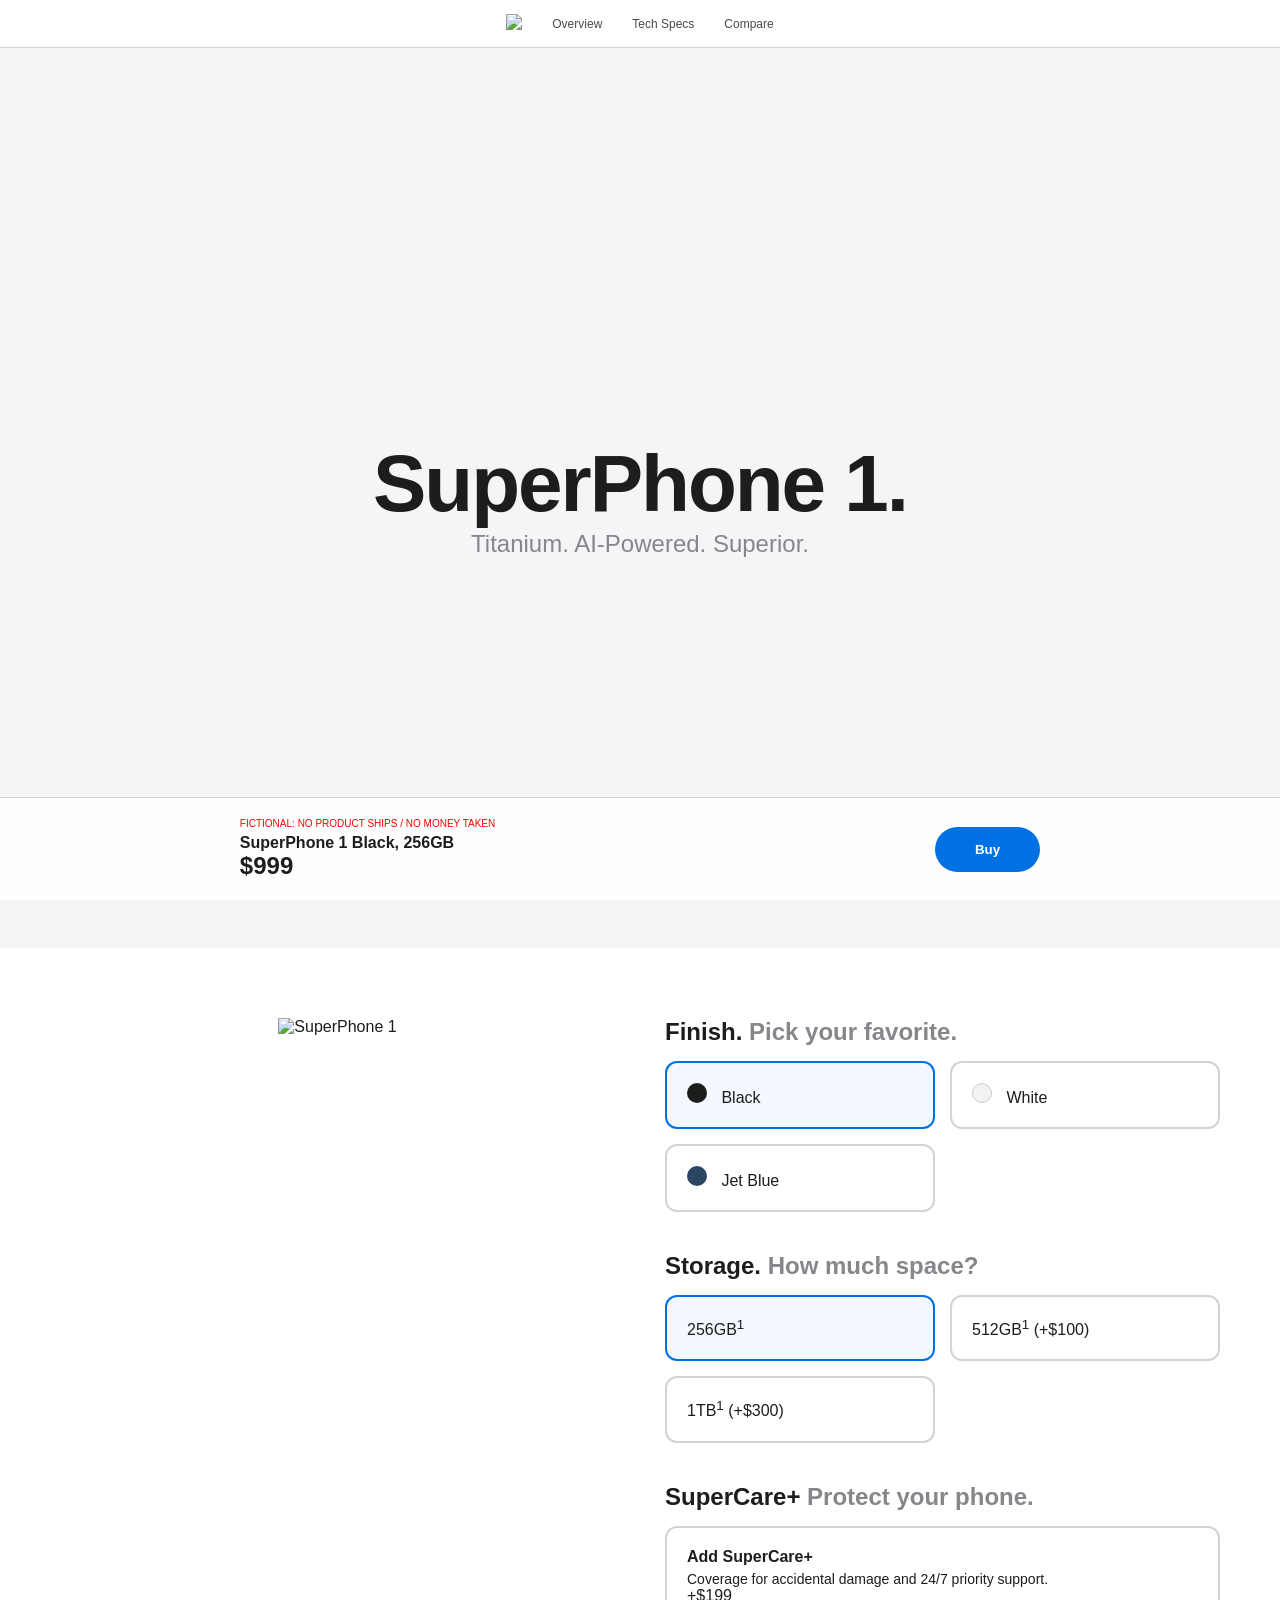
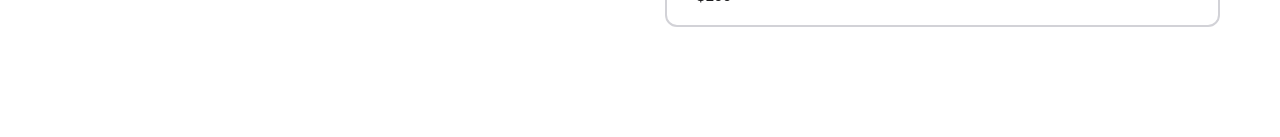
==== index.html @ baff073a "Update index.html for SuperPhone 1 launch" ====
<!DOCTYPE html>
<html lang="en">
<head>
    <meta charset="UTF-8">
    <meta name="viewport" content="width=device-width, initial-scale=1.0">
    <title>Superior | SuperPhone 1</title>
    <style>
        :root {
            --bg-white: #ffffff;
            --apple-blue: #0071e3;
            --text-dark: #1d1d1f;
            --text-grey: #86868b;
            --border-color: #d2d2d7;
        }

        * { margin: 0; padding: 0; box-sizing: border-box; font-family: "SF Pro Display", "Helvetica Neue", Arial, sans-serif; }
        body { background: var(--bg-white); color: var(--text-dark); overflow-x: hidden; }

        /* Animation for Intro */
        .fade-in { animation: fadeIn 1.5s ease forwards; }
        @keyframes fadeIn { from { opacity: 0; transform: translateY(20px); } to { opacity: 1; transform: translateY(0); } }

        /* Navbar */
        nav {
            height: 48px; background: rgba(255,255,255,0.8); backdrop-filter: blur(20px);
            position: sticky; top: 0; display: flex; justify-content: center; align-items: center; gap: 30px;
            border-bottom: 1px solid var(--border-color); z-index: 100;
        }
        nav a { text-decoration: none; color: var(--text-dark); font-size: 12px; opacity: 0.8; }

        /* Intro Section */
        .intro {
            height: 100vh; display: flex; flex-direction: column; justify-content: center; align-items: center;
            text-align: center; background: #f5f5f7;
        }
        .intro h1 { font-size: 80px; font-weight: 600; letter-spacing: -2px; }
        .intro p { font-size: 24px; color: var(--text-grey); }

        /* Configurator Section */
        .config-container {
            display: flex; max-width: 1200px; margin: 50px auto; padding: 20px; gap: 50px;
        }
        .phone-preview { flex: 1; position: sticky; top: 100px; height: 600px; text-align: center; }
        .phone-preview img { max-height: 100%; transition: opacity 0.3s ease; }

        .options-panel { flex: 1; }
        .option-group { margin-bottom: 40px; }
        .option-group h3 { font-size: 24px; margin-bottom: 15px; }
        
        .grid-options { display: grid; grid-template-columns: 1fr 1fr; gap: 15px; }
        .choice-card {
            border: 2px solid var(--border-color); padding: 20px; border-radius: 12px;
            cursor: pointer; transition: all 0.2s; text-align: left;
        }
        .choice-card:hover { border-color: #86868b; }
        .choice-card.selected { border-color: var(--apple-blue); background: rgba(0, 113, 227, 0.05); }

        .color-dot { width: 20px; height: 20px; border-radius: 50%; display: inline-block; margin-right: 10px; }

        /* Checkout Bar */
        .footer-bar {
            position: fixed; bottom: 0; width: 100%; background: rgba(255,255,255,0.9);
            backdrop-filter: blur(10px); padding: 20px; border-top: 1px solid var(--border-color);
            display: flex; justify-content: space-around; align-items: center;
        }

        .disclaimer { font-size: 10px; color: red; text-align: center; margin-bottom: 5px; }

        /* Modal */
        #modal {
            display:none; position:fixed; top:0; left:0; width:100%; height:100%;
            background: rgba(0,0,0,0.9); z-index: 1000; justify-content: center; align-items: center;
            color: white;
        }
    </style>
</head>
<body>

    <nav>
        <img src="assets/Superior.png" height="20">
        <a href="#intro">Overview</a>
        <a href="#config">Tech Specs</a>
        <a href="#config">Compare</a>
    </nav>

    <section class="intro" id="intro">
        <h1 class="fade-in">SuperPhone 1.</h1>
        <p class="fade-in">Titanium. AI-Powered. Superior.</p>
    </section>

    <section class="config-container" id="config">
        <div class="phone-preview">
            <img id="main-image" src="assets/SuperPhone 1 Black.png" alt="SuperPhone 1">
        </div>

        <div class="options-panel">
            <div class="option-group">
                <h3>Finish. <span style="color: var(--text-grey);">Pick your favorite.</span></h3>
                <div class="grid-options">
                    <div class="choice-card selected" onclick="updateColor('Black', 'assets/SuperPhone 1 Black.png')">
                        <span class="color-dot" style="background: #1c1c1c;"></span> Black
                    </div>
                    <div class="choice-card" onclick="updateColor('White', 'assets/SuperPhone 1 White.png')">
                        <span class="color-dot" style="background: #f2f2f2; border: 1px solid #ccc;"></span> White
                    </div>
                    <div class="choice-card" onclick="updateColor('Jet Blue', 'assets/SuperPhone 1 Jet Blue.png')">
                        <span class="color-dot" style="background: #2b4562;"></span> Jet Blue
                    </div>
                </div>
            </div>

            <div class="option-group">
                <h3>Storage. <span style="color: var(--text-grey);">How much space?</span></h3>
                <div class="grid-options">
                    <div class="choice-card selected" onclick="updateStorage(0, '256GB')">256GB<sup>1</sup></div>
                    <div class="choice-card" onclick="updateStorage(100, '512GB')">512GB<sup>1</sup> (+$100)</div>
                    <div class="choice-card" onclick="updateStorage(300, '1TB')">1TB<sup>1</sup> (+$300)</div>
                </div>
            </div>

            <div class="option-group">
                <h3>SuperCare+ <span style="color: var(--text-grey);">Protect your phone.</span></h3>
                <div class="choice-card" id="care-card" onclick="toggleCare()">
                    <strong>Add SuperCare+</strong>
                    <p style="font-size: 14px; margin-top: 5px;">Coverage for accidental damage and 24/7 priority support.</p>
                    <p>+$199</p>
                </div>
            </div>
        </div>
    </section>

    <div class="footer-bar">
        <div>
            <p class="disclaimer">FICTIONAL: NO PRODUCT SHIPS / NO MONEY TAKEN</p>
            <p><b id="summary-text">SuperPhone 1 Black, 256GB</b></p>
            <h2 id="total-price">$999</h2>
        </div>
        <button onclick="checkout()" style="background: var(--apple-blue); color:white; padding:15px 40px; border:none; border-radius:30px; font-weight:600; cursor:pointer;">Buy</button>
    </div>

    <div id="modal">
        <div style="text-align: center;">
            <img src="assets/superos4.png" width="100">
            <h1>Processing Order...</h1>
            <p>Wait while we encrypt your fictional transaction.</p>
        </div>
    </div>

    <script>
        let basePrice = 999;
        let storagePrice = 0;
        let carePrice = 0;
        let currentColor = "Black";
        let currentStorage = "256GB";

        function updateColor(color, imgSrc) {
            currentColor = color;
            document.getElementById('main-image').src = imgSrc;
            
            // UI Visual Selection
            document.querySelectorAll('.option-group:first-of-type .choice-card').forEach(card => {
                card.classList.remove('selected');
                if(card.innerText.includes(color)) card.classList.add('selected');
            });
            updateSummary();
        }

        function updateStorage(price, size) {
            storagePrice = price;
            currentStorage = size;
            
            document.querySelectorAll('.option-group:nth-of-type(2) .choice-card').forEach(card => {
                card.classList.remove('selected');
                if(card.innerText.includes(size)) card.classList.add('selected');
            });
            updateSummary();
        }

        function toggleCare() {
            const card = document.getElementById('care-card');
            if(carePrice === 0) {
                carePrice = 199;
                card.classList.add('selected');
            } else {
                carePrice = 0;
                card.classList.remove('selected');
            }
            updateSummary();
        }

        function updateSummary() {
            const total = basePrice + storagePrice + carePrice;
            document.getElementById('total-price').innerText = `$${total}`;
            document.getElementById('summary-text').innerText = `SuperPhone 1 ${currentColor}, ${currentStorage} ${carePrice > 0 ? '+ SuperCare' : ''}`;
        }

        function checkout() {
            document.getElementById('modal').style.display
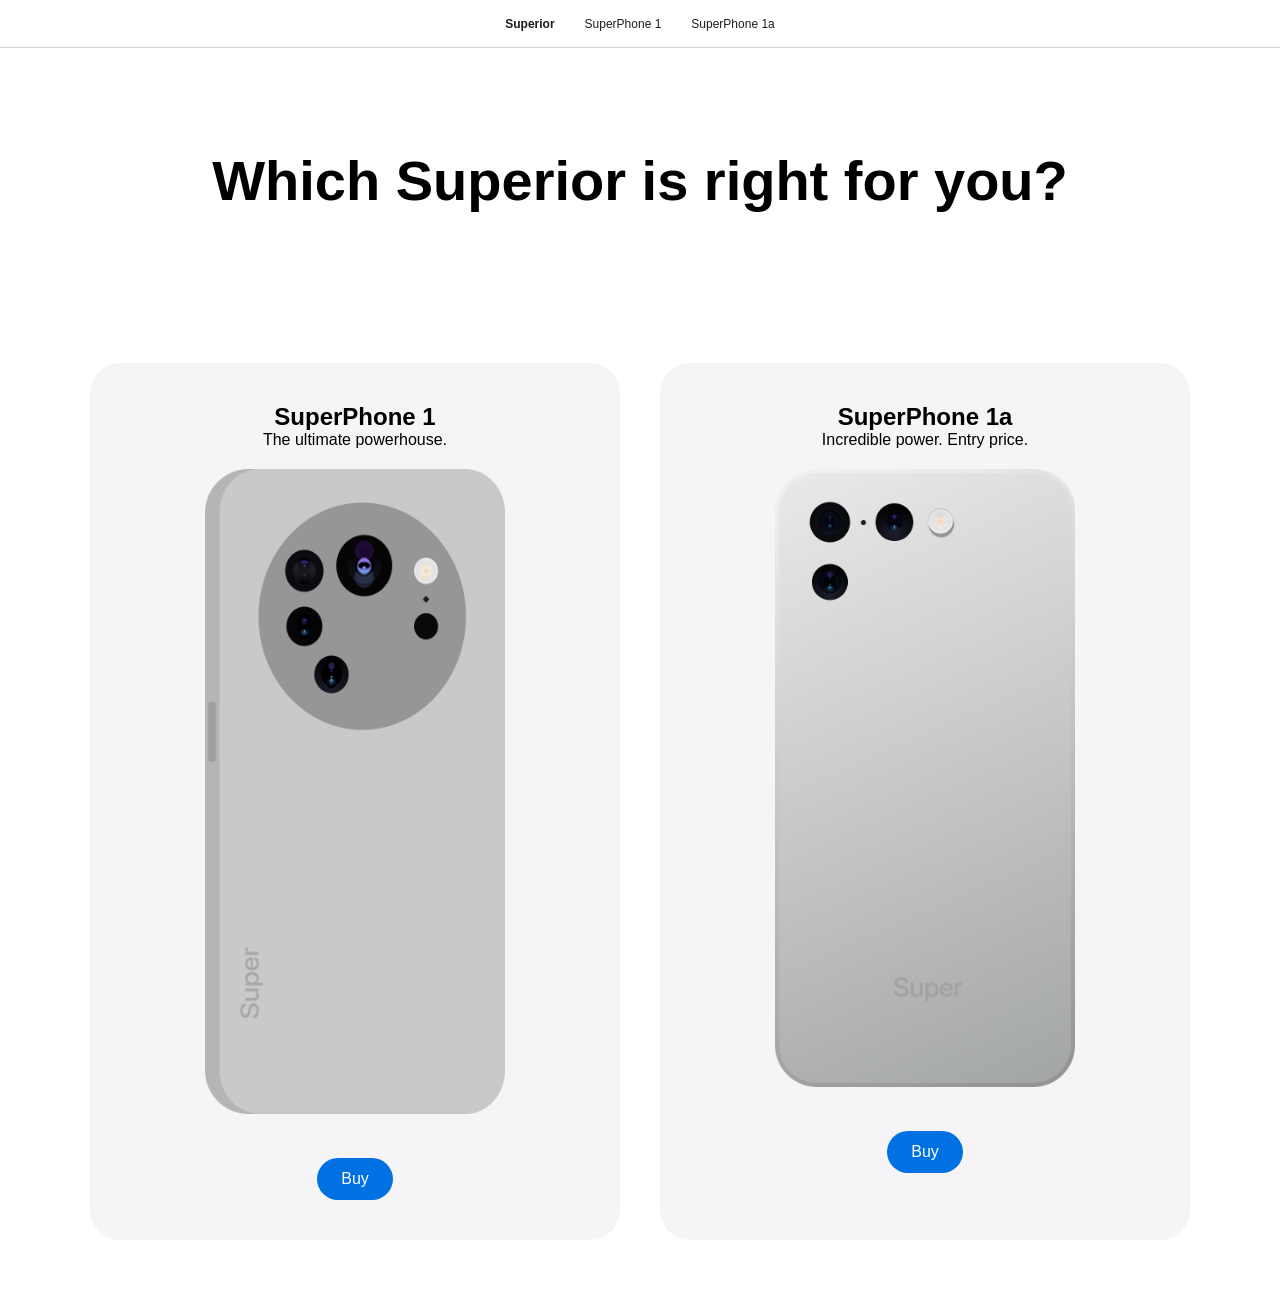
==== commit bfd76dc8: "Update index.html" ====
--- a/index.html
+++ b/index.html
@@ -2,197 +2,50 @@
 <html lang="en">
 <head>
     <meta charset="UTF-8">
-    <meta name="viewport" content="width=device-width, initial-scale=1.0">
-    <title>Superior | SuperPhone 1</title>
+    <title>Superior | Home</title>
     <style>
-        :root {
-            --bg-white: #ffffff;
-            --apple-blue: #0071e3;
-            --text-dark: #1d1d1f;
-            --text-grey: #86868b;
-            --border-color: #d2d2d7;
-        }
+        :root { --apple-blue: #0071e3; --bg: #f5f5f7; }
+        * { margin: 0; padding: 0; box-sizing: border-box; font-family: -apple-system, sans-serif; }
+        body { background: white; text-align: center; }
+        
+        .nav { height: 48px; background: rgba(255,255,255,0.8); backdrop-filter: blur(20px); position: sticky; top: 0; display: flex; justify-content: center; align-items: center; gap: 30px; border-bottom: 1px solid #d2d2d7; z-index: 1000; }
+        .nav a { text-decoration: none; color: #1d1d1f; font-size: 12px; }
 
-        * { margin: 0; padding: 0; box-sizing: border-box; font-family: "SF Pro Display", "Helvetica Neue", Arial, sans-serif; }
-        body { background: var(--bg-white); color: var(--text-dark); overflow-x: hidden; }
-
-        /* Animation for Intro */
-        .fade-in { animation: fadeIn 1.5s ease forwards; }
-        @keyframes fadeIn { from { opacity: 0; transform: translateY(20px); } to { opacity: 1; transform: translateY(0); } }
-
-        /* Navbar */
-        nav {
-            height: 48px; background: rgba(255,255,255,0.8); backdrop-filter: blur(20px);
-            position: sticky; top: 0; display: flex; justify-content: center; align-items: center; gap: 30px;
-            border-bottom: 1px solid var(--border-color); z-index: 100;
-        }
-        nav a { text-decoration: none; color: var(--text-dark); font-size: 12px; opacity: 0.8; }
-
-        /* Intro Section */
-        .intro {
-            height: 100vh; display: flex; flex-direction: column; justify-content: center; align-items: center;
-            text-align: center; background: #f5f5f7;
-        }
-        .intro h1 { font-size: 80px; font-weight: 600; letter-spacing: -2px; }
-        .intro p { font-size: 24px; color: var(--text-grey); }
-
-        /* Configurator Section */
-        .config-container {
-            display: flex; max-width: 1200px; margin: 50px auto; padding: 20px; gap: 50px;
-        }
-        .phone-preview { flex: 1; position: sticky; top: 100px; height: 600px; text-align: center; }
-        .phone-preview img { max-height: 100%; transition: opacity 0.3s ease; }
-
-        .options-panel { flex: 1; }
-        .option-group { margin-bottom: 40px; }
-        .option-group h3 { font-size: 24px; margin-bottom: 15px; }
+        .hero { padding: 100px 20px; }
+        .hero h1 { font-size: 56px; font-weight: 600; }
         
-        .grid-options { display: grid; grid-template-columns: 1fr 1fr; gap: 15px; }
-        .choice-card {
-            border: 2px solid var(--border-color); padding: 20px; border-radius: 12px;
-            cursor: pointer; transition: all 0.2s; text-align: left;
-        }
-        .choice-card:hover { border-color: #86868b; }
-        .choice-card.selected { border-color: var(--apple-blue); background: rgba(0, 113, 227, 0.05); }
-
-        .color-dot { width: 20px; height: 20px; border-radius: 50%; display: inline-block; margin-right: 10px; }
-
-        /* Checkout Bar */
-        .footer-bar {
-            position: fixed; bottom: 0; width: 100%; background: rgba(255,255,255,0.9);
-            backdrop-filter: blur(10px); padding: 20px; border-top: 1px solid var(--border-color);
-            display: flex; justify-content: space-around; align-items: center;
-        }
-
-        .disclaimer { font-size: 10px; color: red; text-align: center; margin-bottom: 5px; }
-
-        /* Modal */
-        #modal {
-            display:none; position:fixed; top:0; left:0; width:100%; height:100%;
-            background: rgba(0,0,0,0.9); z-index: 1000; justify-content: center; align-items: center;
-            color: white;
-        }
+        .lineup { display: flex; justify-content: center; gap: 40px; padding: 50px; max-width: 1200px; margin: 0 auto; }
+        .product-card { background: var(--bg); border-radius: 30px; padding: 40px; flex: 1; transition: transform 0.3s; }
+        .product-card:hover { transform: scale(1.02); }
+        .product-card img { width: 100%; max-width: 300px; margin: 20px 0; }
+        
+        .btn { background: var(--apple-blue); color: white; padding: 12px 24px; border-radius: 980px; text-decoration: none; display: inline-block; margin-top: 20px; font-weight: 500; }
     </style>
 </head>
 <body>
-
-    <nav>
-        <img src="assets/Superior.png" height="20">
-        <a href="#intro">Overview</a>
-        <a href="#config">Tech Specs</a>
-        <a href="#config">Compare</a>
+    <nav class="nav">
+        <a href="index.html"><b>Superior</b></a>
+        <a href="buy-flagship.html">SuperPhone 1</a>
+        <a href="buy-budget.html">SuperPhone 1a</a>
     </nav>
 
-    <section class="intro" id="intro">
-        <h1 class="fade-in">SuperPhone 1.</h1>
-        <p class="fade-in">Titanium. AI-Powered. Superior.</p>
-    </section>
-
-    <section class="config-container" id="config">
-        <div class="phone-preview">
-            <img id="main-image" src="assets/SuperPhone 1 Black.png" alt="SuperPhone 1">
-        </div>
-
-        <div class="options-panel">
-            <div class="option-group">
-                <h3>Finish. <span style="color: var(--text-grey);">Pick your favorite.</span></h3>
-                <div class="grid-options">
-                    <div class="choice-card selected" onclick="updateColor('Black', 'assets/SuperPhone 1 Black.png')">
-                        <span class="color-dot" style="background: #1c1c1c;"></span> Black
-                    </div>
-                    <div class="choice-card" onclick="updateColor('White', 'assets/SuperPhone 1 White.png')">
-                        <span class="color-dot" style="background: #f2f2f2; border: 1px solid #ccc;"></span> White
-                    </div>
-                    <div class="choice-card" onclick="updateColor('Jet Blue', 'assets/SuperPhone 1 Jet Blue.png')">
-                        <span class="color-dot" style="background: #2b4562;"></span> Jet Blue
-                    </div>
-                </div>
-            </div>
-
-            <div class="option-group">
-                <h3>Storage. <span style="color: var(--text-grey);">How much space?</span></h3>
-                <div class="grid-options">
-                    <div class="choice-card selected" onclick="updateStorage(0, '256GB')">256GB<sup>1</sup></div>
-                    <div class="choice-card" onclick="updateStorage(100, '512GB')">512GB<sup>1</sup> (+$100)</div>
-                    <div class="choice-card" onclick="updateStorage(300, '1TB')">1TB<sup>1</sup> (+$300)</div>
-                </div>
-            </div>
-
-            <div class="option-group">
-                <h3>SuperCare+ <span style="color: var(--text-grey);">Protect your phone.</span></h3>
-                <div class="choice-card" id="care-card" onclick="toggleCare()">
-                    <strong>Add SuperCare+</strong>
-                    <p style="font-size: 14px; margin-top: 5px;">Coverage for accidental damage and 24/7 priority support.</p>
-                    <p>+$199</p>
-                </div>
-            </div>
-        </div>
-    </section>
-
-    <div class="footer-bar">
-        <div>
-            <p class="disclaimer">FICTIONAL: NO PRODUCT SHIPS / NO MONEY TAKEN</p>
-            <p><b id="summary-text">SuperPhone 1 Black, 256GB</b></p>
-            <h2 id="total-price">$999</h2>
-        </div>
-        <button onclick="checkout()" style="background: var(--apple-blue); color:white; padding:15px 40px; border:none; border-radius:30px; font-weight:600; cursor:pointer;">Buy</button>
+    <div class="hero">
+        <h1>Which Superior is right for you?</h1>
     </div>
 
-    <div id="modal">
-        <div style="text-align: center;">
-            <img src="assets/superos4.png" width="100">
-            <h1>Processing Order...</h1>
-            <p>Wait while we encrypt your fictional transaction.</p>
+    <div class="lineup">
+        <div class="product-card">
+            <h2>SuperPhone 1</h2>
+            <p>The ultimate powerhouse.</p>
+            <img src="assets/Hero.png" alt="Flagship">
+            <div><a href="buy-flagship.html" class="btn">Buy</a></div>
+        </div>
+        <div class="product-card">
+            <h2>SuperPhone 1a</h2>
+            <p>Incredible power. Entry price.</p>
+            <img src="assets/SuperPhone 1a White.png" alt="Budget">
+            <div><a href="buy-budget.html" class="btn">Buy</a></div>
         </div>
     </div>
-
-    <script>
-        let basePrice = 999;
-        let storagePrice = 0;
-        let carePrice = 0;
-        let currentColor = "Black";
-        let currentStorage = "256GB";
-
-        function updateColor(color, imgSrc) {
-            currentColor = color;
-            document.getElementById('main-image').src = imgSrc;
-            
-            // UI Visual Selection
-            document.querySelectorAll('.option-group:first-of-type .choice-card').forEach(card => {
-                card.classList.remove('selected');
-                if(card.innerText.includes(color)) card.classList.add('selected');
-            });
-            updateSummary();
-        }
-
-        function updateStorage(price, size) {
-            storagePrice = price;
-            currentStorage = size;
-            
-            document.querySelectorAll('.option-group:nth-of-type(2) .choice-card').forEach(card => {
-                card.classList.remove('selected');
-                if(card.innerText.includes(size)) card.classList.add('selected');
-            });
-            updateSummary();
-        }
-
-        function toggleCare() {
-            const card = document.getElementById('care-card');
-            if(carePrice === 0) {
-                carePrice = 199;
-                card.classList.add('selected');
-            } else {
-                carePrice = 0;
-                card.classList.remove('selected');
-            }
-            updateSummary();
-        }
-
-        function updateSummary() {
-            const total = basePrice + storagePrice + carePrice;
-            document.getElementById('total-price').innerText = `$${total}`;
-            document.getElementById('summary-text').innerText = `SuperPhone 1 ${currentColor}, ${currentStorage} ${carePrice > 0 ? '+ SuperCare' : ''}`;
-        }
-
-        function checkout() {
-            document.getElementById('modal').style.display
+</body>
+</html>
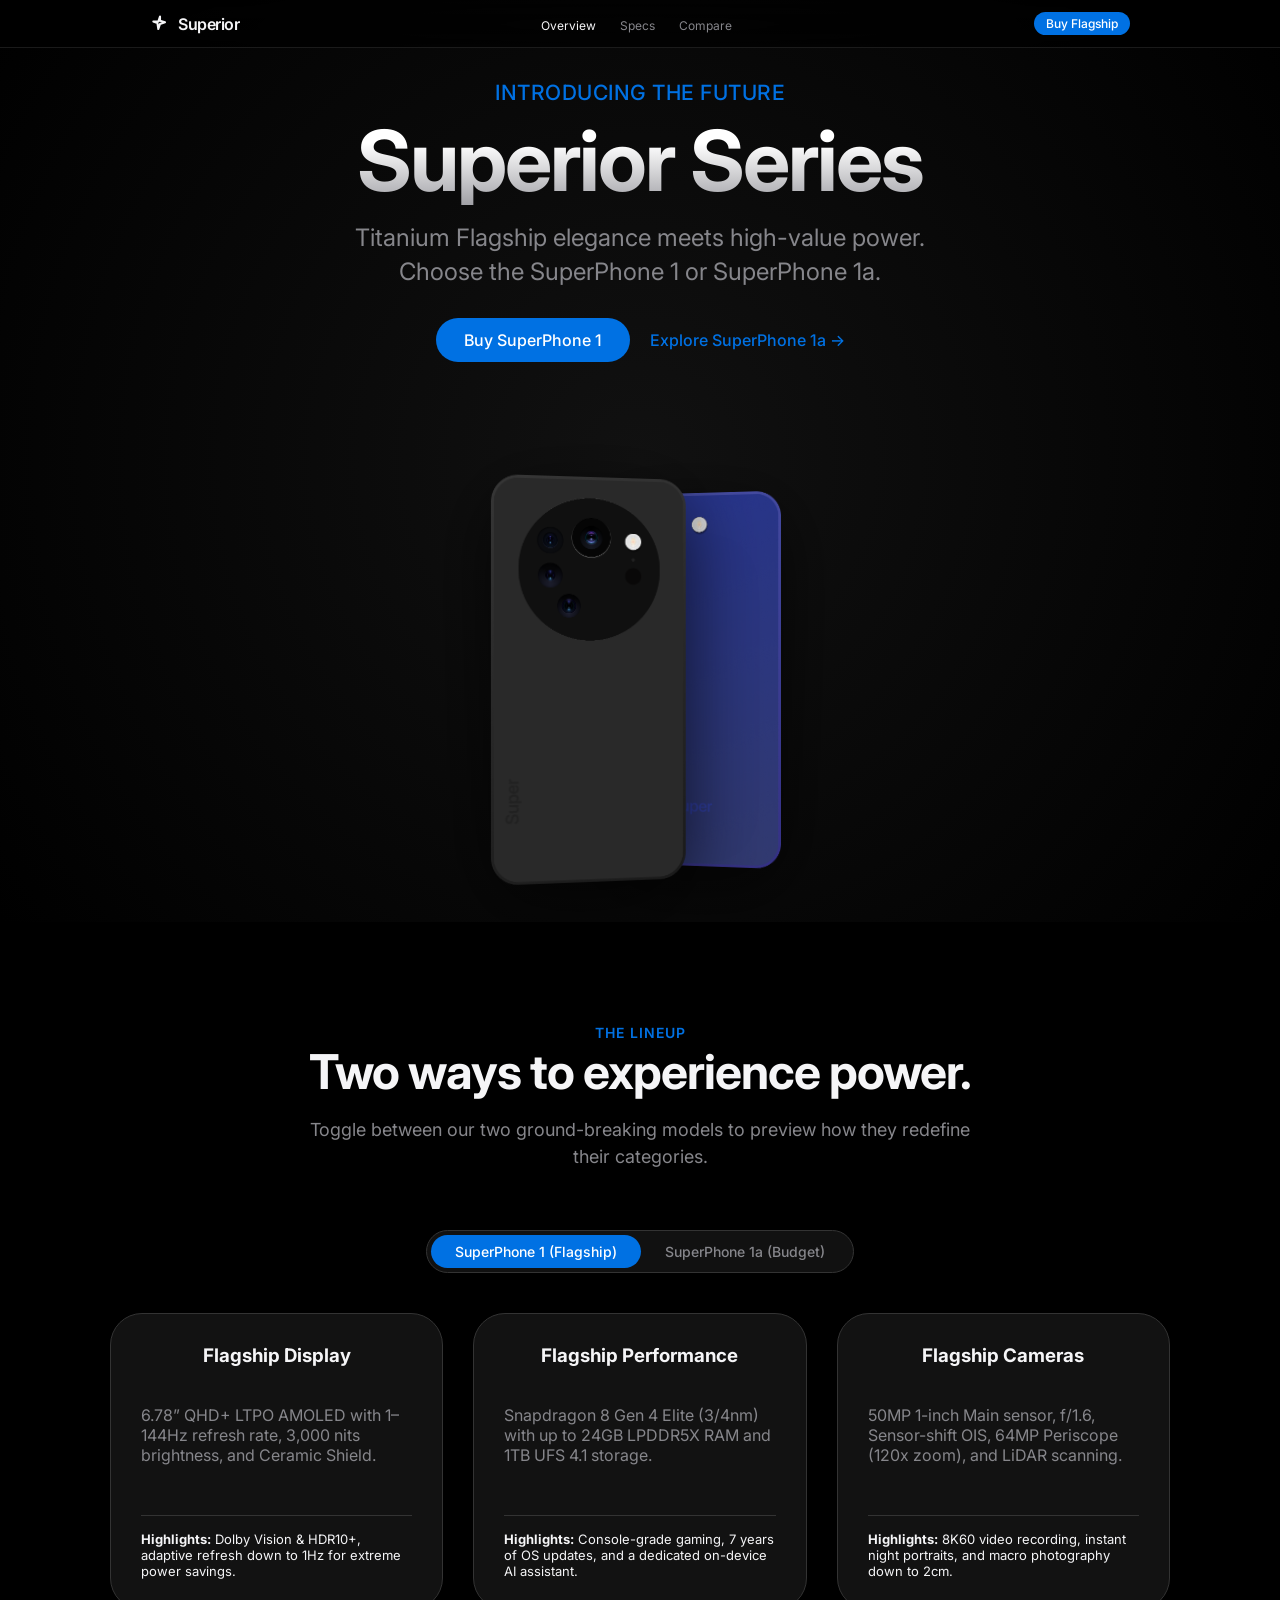
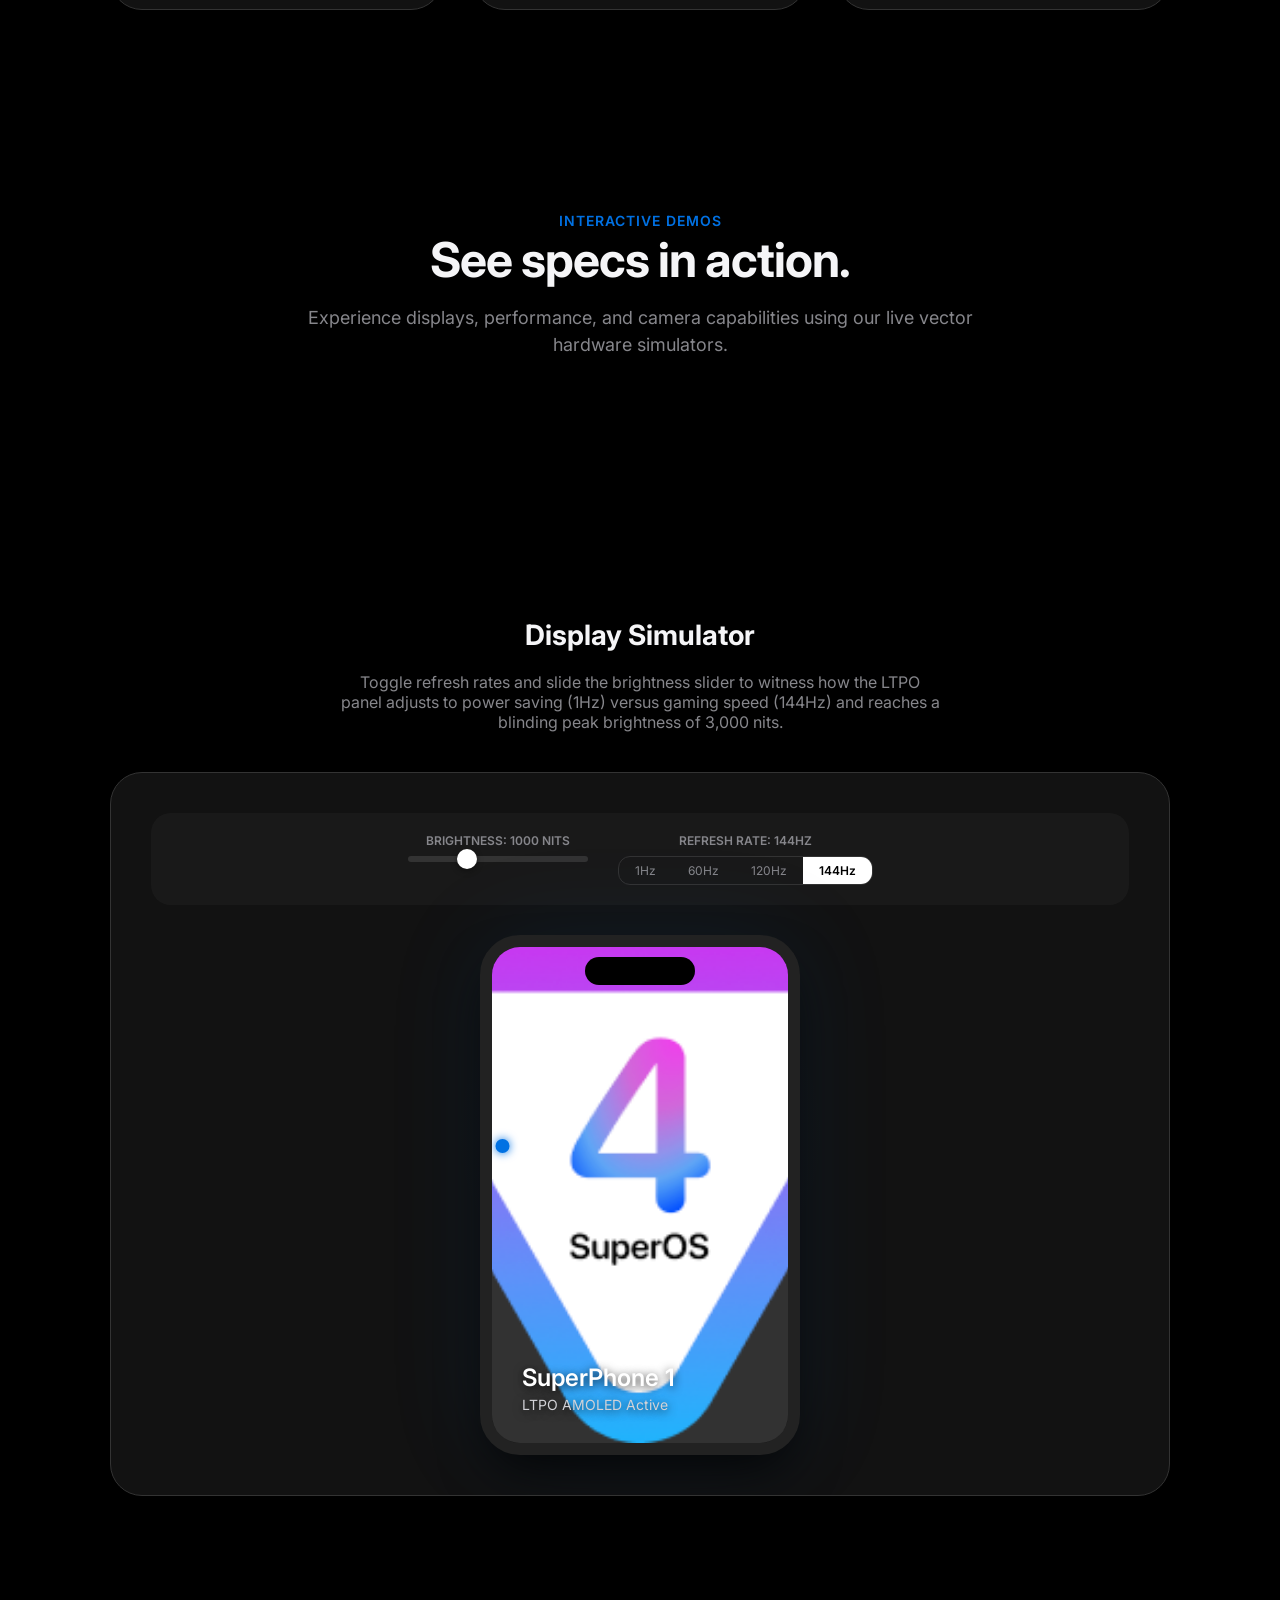
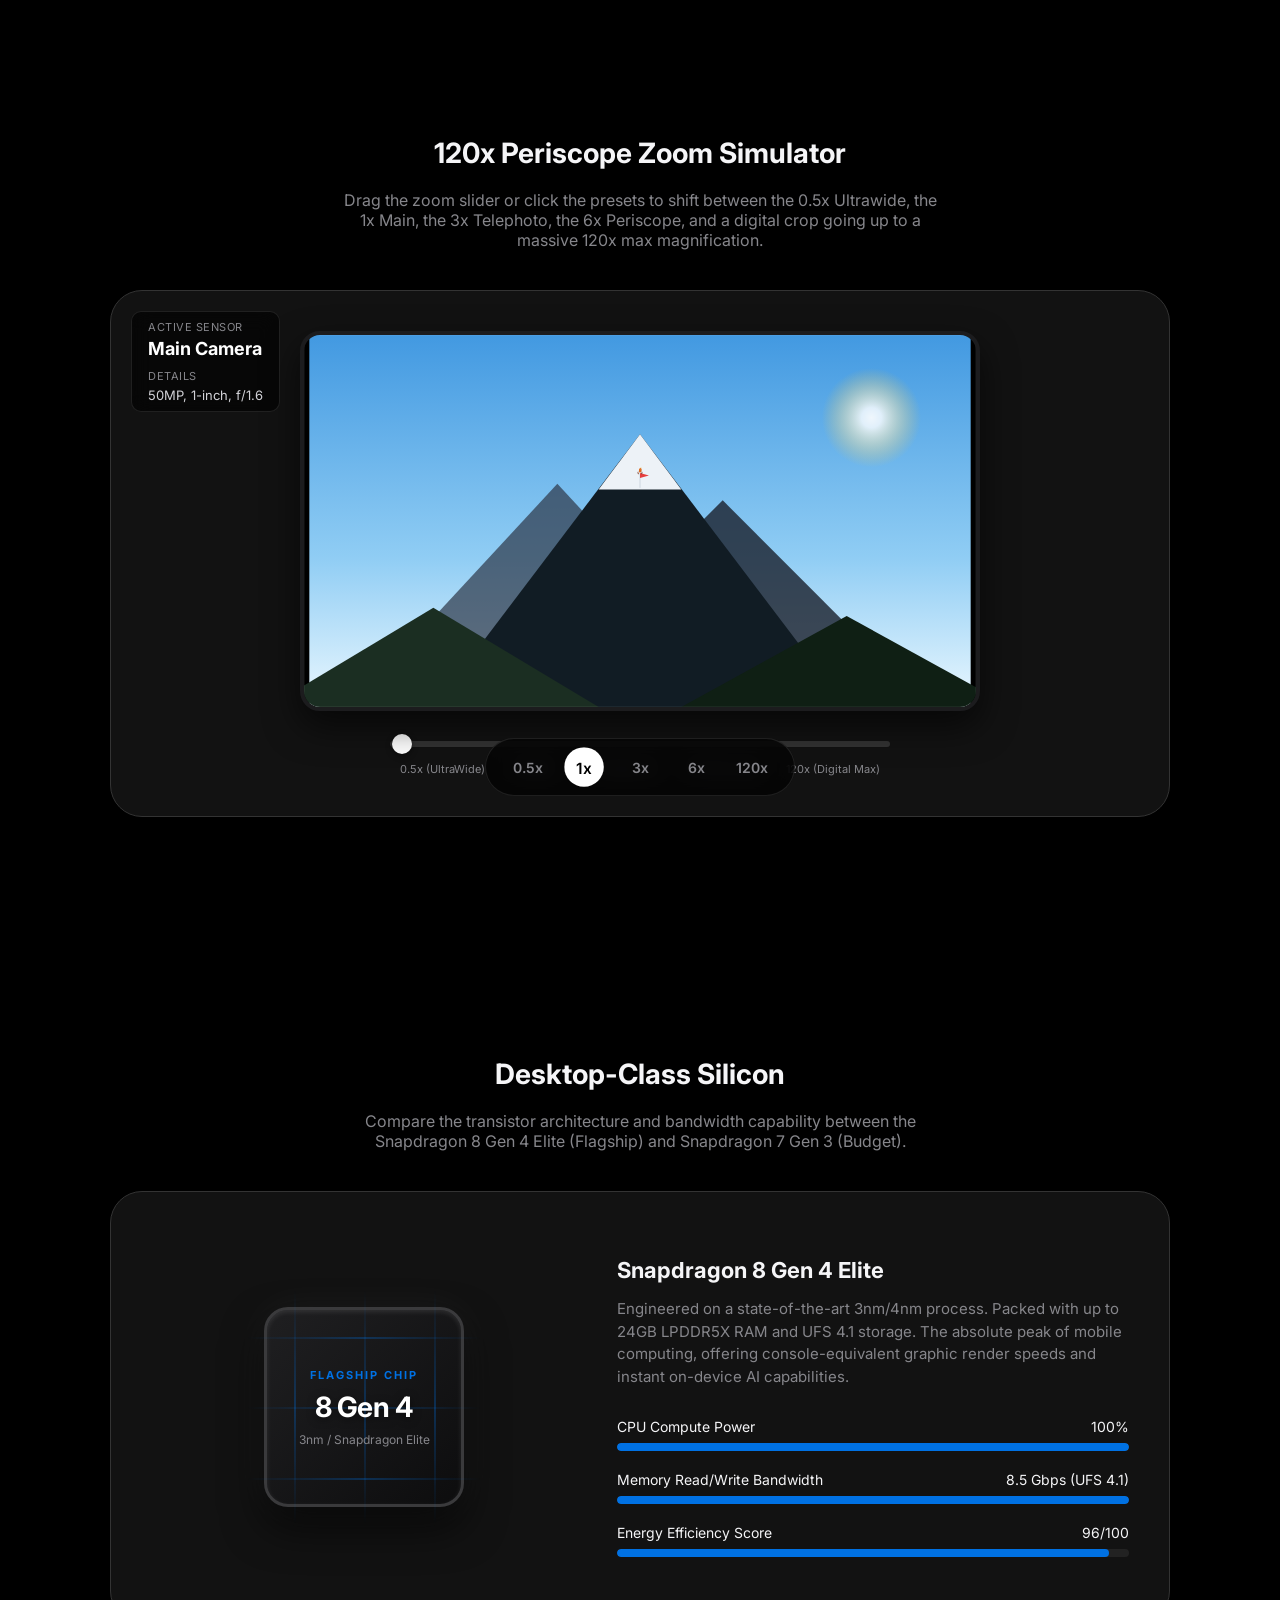
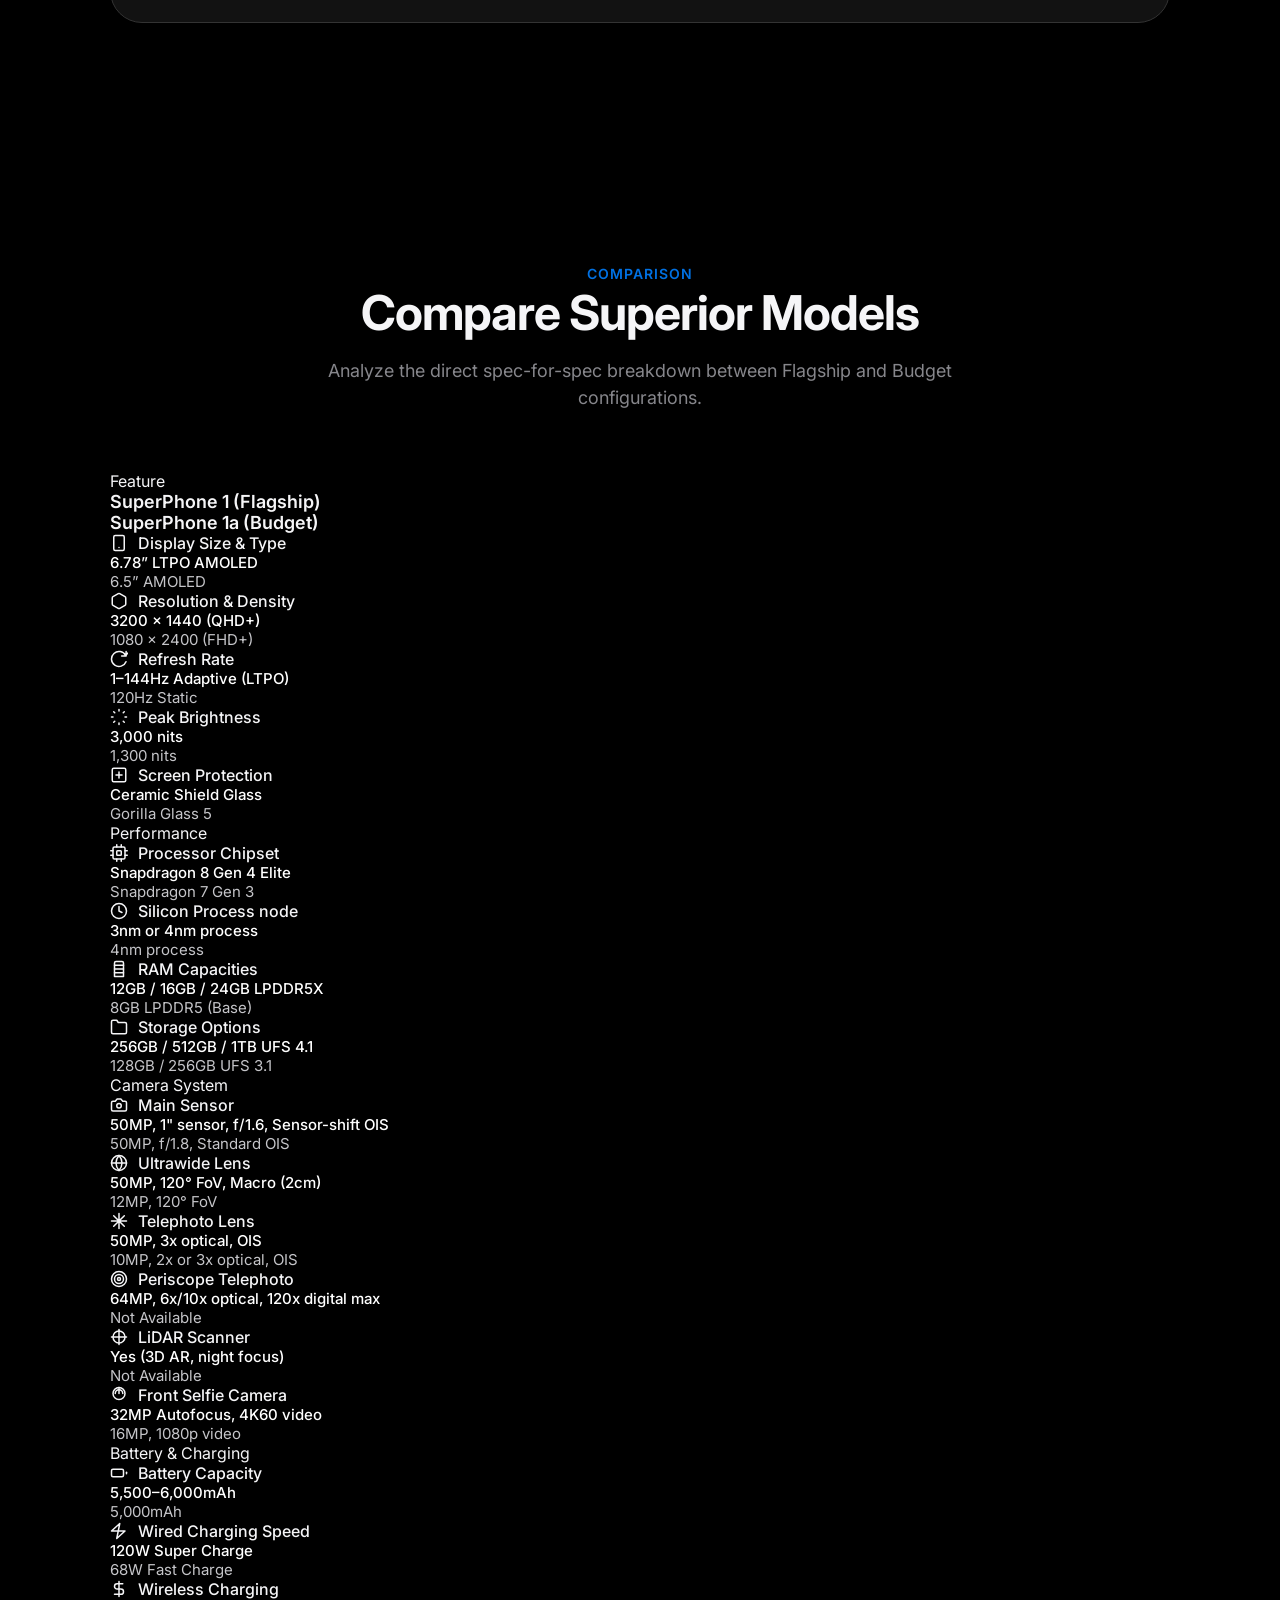
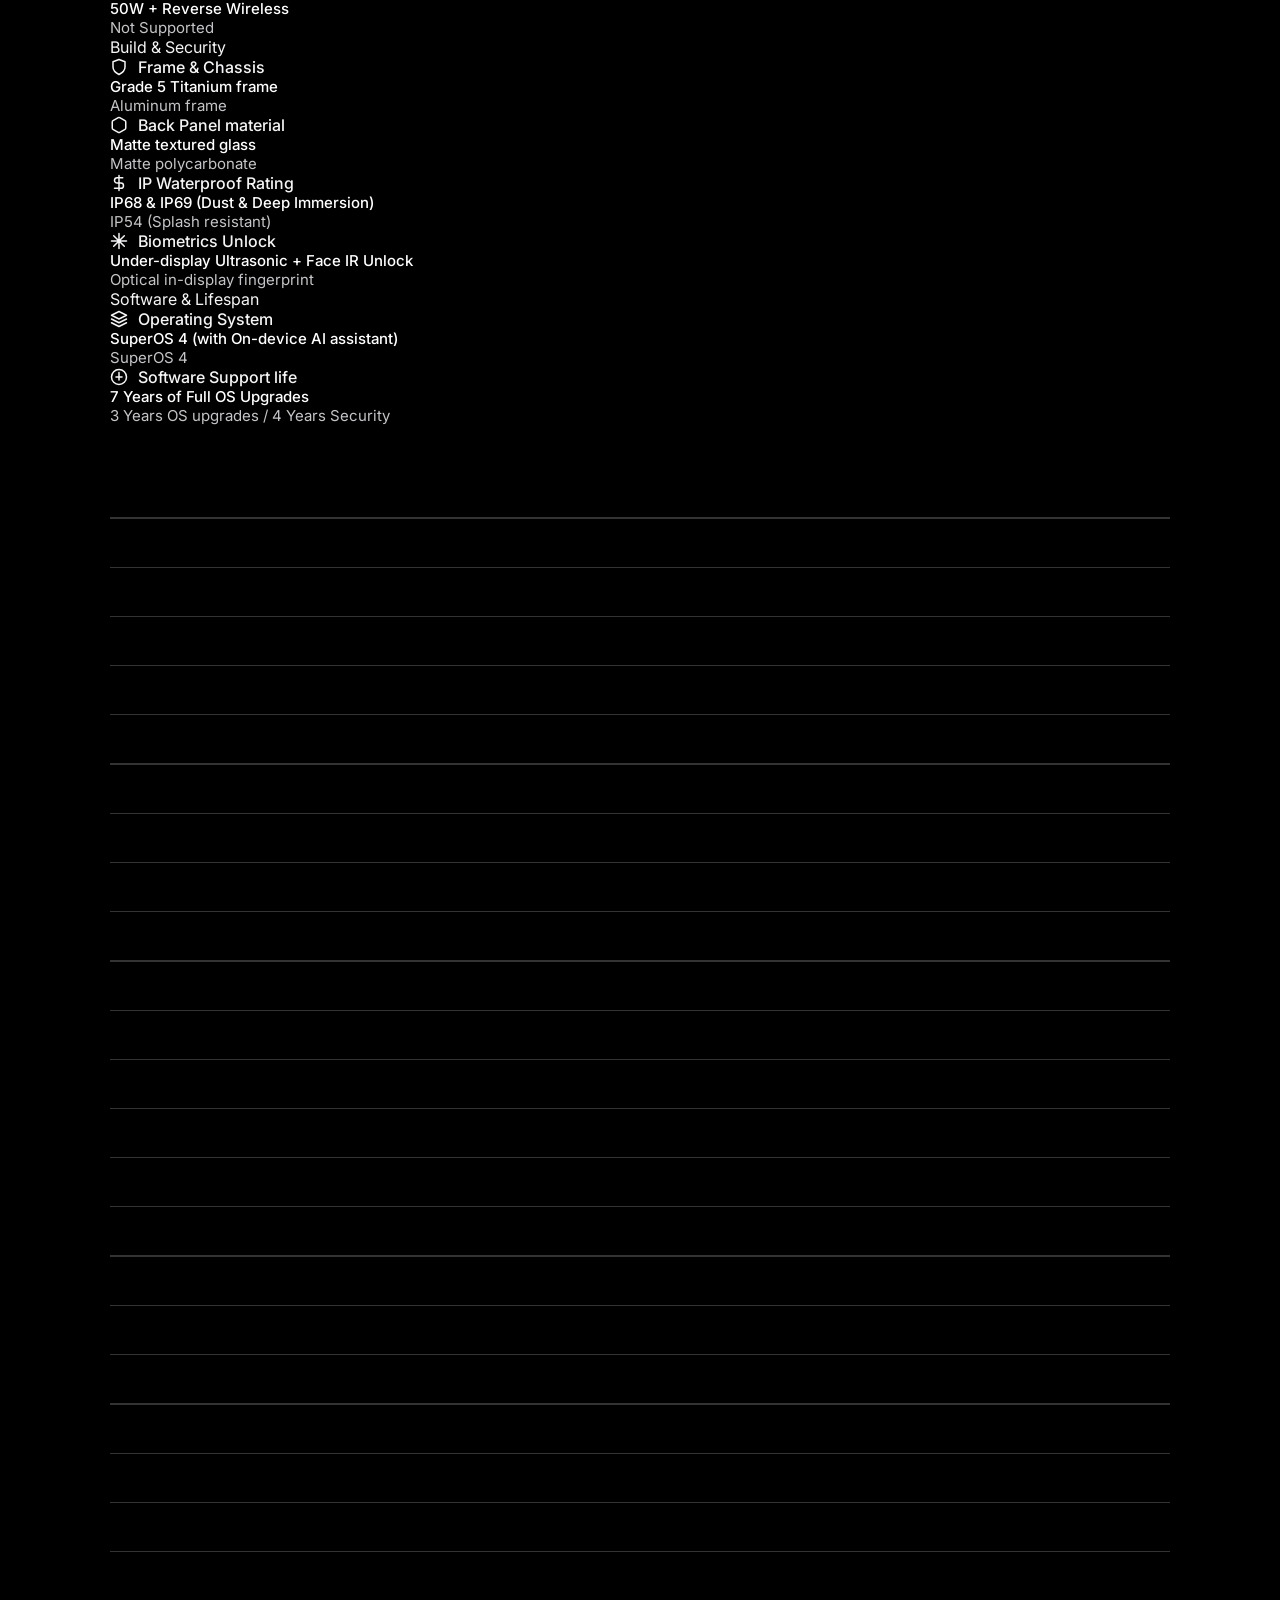
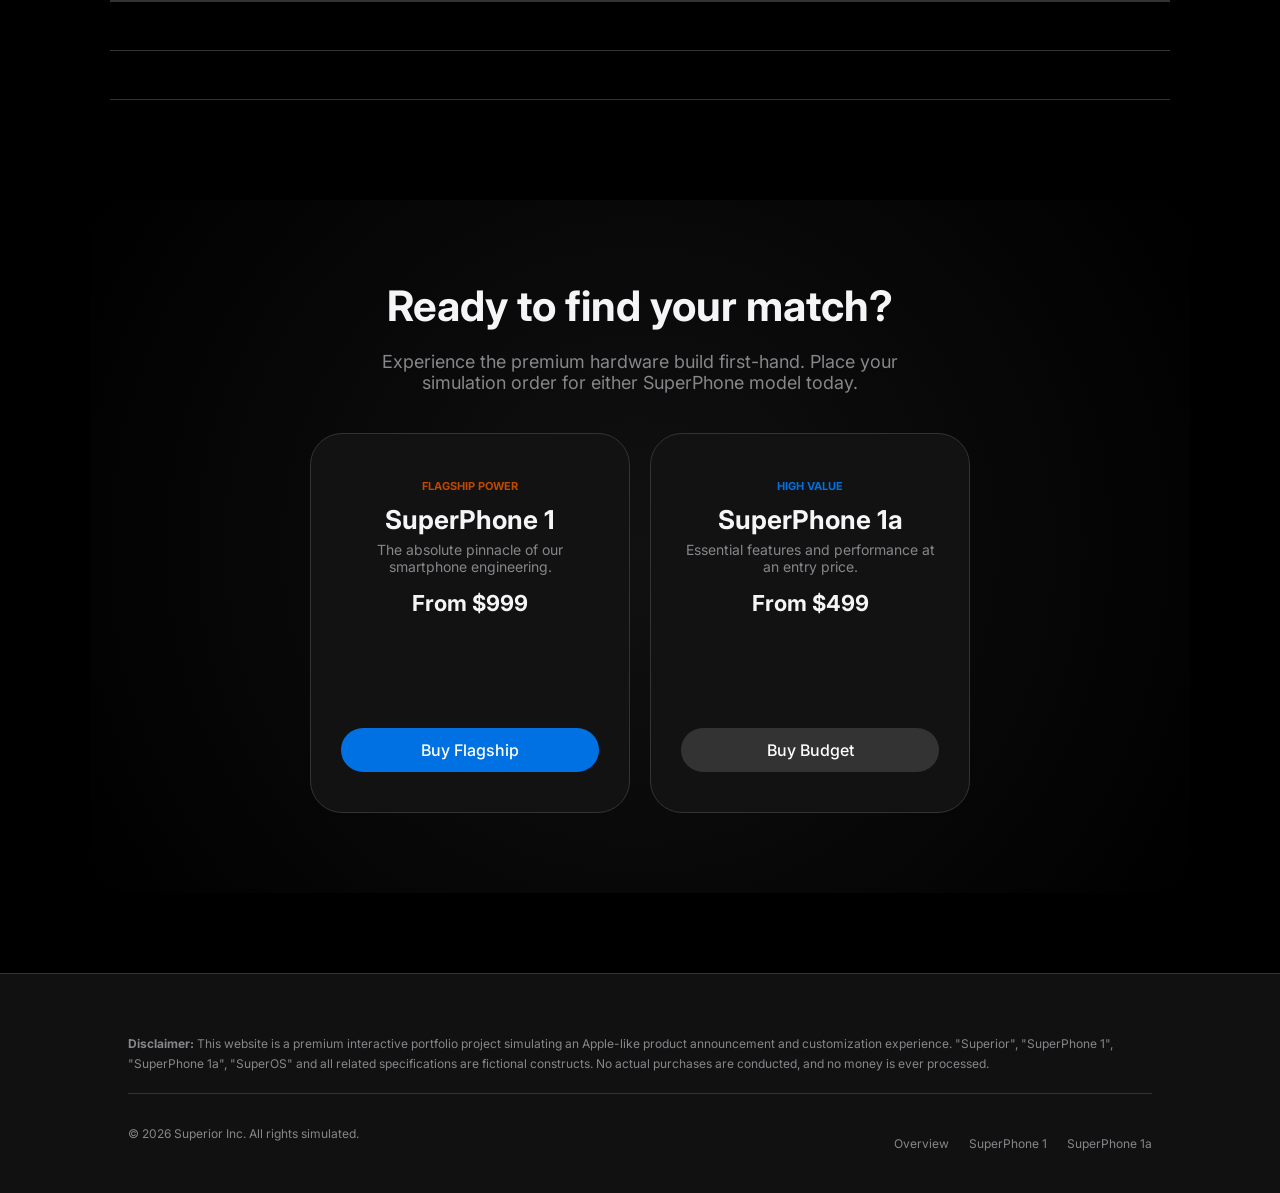
==== commit 41bad25b: "Add files via upload" ====
--- a/index.html
+++ b/index.html
@@ -2,50 +2,849 @@
 <html lang="en">
 <head>
     <meta charset="UTF-8">
-    <title>Superior | Home</title>
-    <style>
-        :root { --apple-blue: #0071e3; --bg: #f5f5f7; }
-        * { margin: 0; padding: 0; box-sizing: border-box; font-family: -apple-system, sans-serif; }
-        body { background: white; text-align: center; }
-        
-        .nav { height: 48px; background: rgba(255,255,255,0.8); backdrop-filter: blur(20px); position: sticky; top: 0; display: flex; justify-content: center; align-items: center; gap: 30px; border-bottom: 1px solid #d2d2d7; z-index: 1000; }
-        .nav a { text-decoration: none; color: #1d1d1f; font-size: 12px; }
-
-        .hero { padding: 100px 20px; }
-        .hero h1 { font-size: 56px; font-weight: 600; }
-        
-        .lineup { display: flex; justify-content: center; gap: 40px; padding: 50px; max-width: 1200px; margin: 0 auto; }
-        .product-card { background: var(--bg); border-radius: 30px; padding: 40px; flex: 1; transition: transform 0.3s; }
-        .product-card:hover { transform: scale(1.02); }
-        .product-card img { width: 100%; max-width: 300px; margin: 20px 0; }
-        
-        .btn { background: var(--apple-blue); color: white; padding: 12px 24px; border-radius: 980px; text-decoration: none; display: inline-block; margin-top: 20px; font-weight: 500; }
-    </style>
+    <meta name="viewport" content="width=device-width, initial-scale=1.0">
+    <title>Superior - Next-Generation Smartphones</title>
+    <meta name="description" content="Experience the ultimate smartphone lineup: SuperPhone 1 with Snapdragon 8 Gen 4 Elite and 120x zoom, and SuperPhone 1a. Premium design, unmatched performance.">
+    <link rel="stylesheet" href="styles.css">
 </head>
 <body>
-    <nav class="nav">
-        <a href="index.html"><b>Superior</b></a>
-        <a href="buy-flagship.html">SuperPhone 1</a>
-        <a href="buy-budget.html">SuperPhone 1a</a>
-    </nav>
-
-    <div class="hero">
-        <h1>Which Superior is right for you?</h1>
-    </div>
-
-    <div class="lineup">
-        <div class="product-card">
-            <h2>SuperPhone 1</h2>
-            <p>The ultimate powerhouse.</p>
-            <img src="assets/Hero.png" alt="Flagship">
-            <div><a href="buy-flagship.html" class="btn">Buy</a></div>
+
+    <!-- Sticky Navigation -->
+    <header class="nav-container">
+        <nav class="nav-content">
+            <a href="index.html" class="nav-logo" id="nav-logo">
+                <svg width="20" height="20" viewBox="0 0 24 24" fill="none" stroke="currentColor" stroke-width="2.5" stroke-linecap="round" stroke-linejoin="round"><path d="m12 3-1.912 5.886L4 9l4.912 1.914L10 18l2-6 6-2-6-1.914Z"/></svg>
+                Superior
+            </a>
+            <ul class="nav-links">
+                <li><a href="index.html" class="active">Overview</a></li>
+                <li><a href="#simulators">Specs</a></li>
+                <li><a href="#compare">Compare</a></li>
+            </ul>
+            <a href="buy-flagship.html" class="nav-buy-btn">Buy Flagship</a>
+        </nav>
+    </header>
+
+    <!-- Hero Section -->
+    <section class="hero">
+        <div class="hero-subtitle">Introducing the Future</div>
+        <h1 class="hero-title">Superior Series</h1>
+        <p class="hero-tagline">Titanium Flagship elegance meets high-value power. Choose the SuperPhone 1 or SuperPhone 1a.</p>
+        <div class="hero-links">
+            <a href="buy-flagship.html" class="btn-primary">Buy SuperPhone 1</a>
+            <a href="buy-budget.html" class="btn-link">Explore SuperPhone 1a</a>
         </div>
-        <div class="product-card">
-            <h2>SuperPhone 1a</h2>
-            <p>Incredible power. Entry price.</p>
-            <img src="assets/SuperPhone 1a White.png" alt="Budget">
-            <div><a href="buy-budget.html" class="btn">Buy</a></div>
+        
+        <div class="hero-devices">
+            <div class="hero-phone flagship">
+                <img src="assets/SuperPhone 1 Black.png" alt="SuperPhone 1 Flagship Black">
+            </div>
+            <div class="hero-phone budget">
+                <img src="assets/SuperPhone 1a Navy Blue.png" alt="SuperPhone 1a Budget Navy Blue">
+            </div>
         </div>
-    </div>
+    </section>
+
+    <!-- Main Overview Content -->
+    <main>
+        
+        <!-- Model Toggle Showcase -->
+        <section class="section reveal-on-scroll" id="spec-showcase">
+            <div class="section-header">
+                <span class="section-tag">The Lineup</span>
+                <h2 class="section-title">Two ways to experience power.</h2>
+                <p class="section-desc">Toggle between our two ground-breaking models to preview how they redefine their categories.</p>
+            </div>
+            
+            <div style="text-align: center;">
+                <div class="model-tabs">
+                    <button class="model-tab active" onclick="switchModelShowcase('flagship')">SuperPhone 1 (Flagship)</button>
+                    <button class="model-tab" onclick="switchModelShowcase('budget')">SuperPhone 1a (Budget)</button>
+                </div>
+            </div>
+
+            <!-- Model Info Cards -->
+            <div id="showcase-content-flagship" style="display: grid; grid-template-columns: repeat(auto-fit, minmax(280px, 1fr)); gap: 30px;">
+                <div class="display-sim-container" style="margin: 0; padding: 30px;">
+                    <h3>Flagship Display</h3>
+                    <p style="color: var(--text-dark-secondary); margin: 8px 0 20px;">6.78” QHD+ LTPO AMOLED with 1–144Hz refresh rate, 3,000 nits brightness, and Ceramic Shield.</p>
+                    <div style="width: 100%; border-top: 1px solid var(--border-dark); padding-top: 15px; font-size: 13px;">
+                        <strong>Highlights:</strong> Dolby Vision & HDR10+, adaptive refresh down to 1Hz for extreme power savings.
+                    </div>
+                </div>
+                <div class="display-sim-container" style="margin: 0; padding: 30px;">
+                    <h3>Flagship Performance</h3>
+                    <p style="color: var(--text-dark-secondary); margin: 8px 0 20px;">Snapdragon 8 Gen 4 Elite (3/4nm) with up to 24GB LPDDR5X RAM and 1TB UFS 4.1 storage.</p>
+                    <div style="width: 100%; border-top: 1px solid var(--border-dark); padding-top: 15px; font-size: 13px;">
+                        <strong>Highlights:</strong> Console-grade gaming, 7 years of OS updates, and a dedicated on-device AI assistant.
+                    </div>
+                </div>
+                <div class="display-sim-container" style="margin: 0; padding: 30px;">
+                    <h3>Flagship Cameras</h3>
+                    <p style="color: var(--text-dark-secondary); margin: 8px 0 20px;">50MP 1-inch Main sensor, f/1.6, Sensor-shift OIS, 64MP Periscope (120x zoom), and LiDAR scanning.</p>
+                    <div style="width: 100%; border-top: 1px solid var(--border-dark); padding-top: 15px; font-size: 13px;">
+                        <strong>Highlights:</strong> 8K60 video recording, instant night portraits, and macro photography down to 2cm.
+                    </div>
+                </div>
+            </div>
+
+            <div id="showcase-content-budget" style="display: none; grid-template-columns: repeat(auto-fit, minmax(280px, 1fr)); gap: 30px;">
+                <div class="display-sim-container" style="margin: 0; padding: 30px;">
+                    <h3>Budget Display</h3>
+                    <p style="color: var(--text-dark-secondary); margin: 8px 0 20px;">6.5” FHD+ AMOLED with 120Hz smooth refresh, 1,300 nits peak brightness, and Gorilla Glass 5.</p>
+                    <div style="width: 100%; border-top: 1px solid var(--border-dark); padding-top: 15px; font-size: 13px;">
+                        <strong>Highlights:</strong> Vibrant, high-contrast colors at an entry-level price point.
+                    </div>
+                </div>
+                <div class="display-sim-container" style="margin: 0; padding: 30px;">
+                    <h3>Budget Performance</h3>
+                    <p style="color: var(--text-dark-secondary); margin: 8px 0 20px;">Snapdragon 7 Gen 3, 8GB RAM, UFS 3.1 storage (up to 256GB). Underpinned by SuperOS 4.</p>
+                    <div style="width: 100%; border-top: 1px solid var(--border-dark); padding-top: 15px; font-size: 13px;">
+                        <strong>Highlights:</strong> Snappy day-to-day multitasking, 3 years OS updates, and 4 years security updates.
+                    </div>
+                </div>
+                <div class="display-sim-container" style="margin: 0; padding: 30px;">
+                    <h3>Budget Cameras</h3>
+                    <p style="color: var(--text-dark-secondary); margin: 8px 0 20px;">50MP Main sensor with f/1.8 & OIS, 12MP Ultrawide (120° FoV), and 10MP Telephoto (3x optical).</p>
+                    <div style="width: 100%; border-top: 1px solid var(--border-dark); padding-top: 15px; font-size: 13px;">
+                        <strong>Highlights:</strong> 4K30 video recording, crisp portraits, and dedicated optical telephoto zooming.
+                    </div>
+                </div>
+            </div>
+        </section>
+
+        <!-- Simulators Section Header -->
+        <section class="section reveal-on-scroll" id="simulators">
+            <div class="section-header">
+                <span class="section-tag">Interactive Demos</span>
+                <h2 class="section-title">See specs in action.</h2>
+                <p class="section-desc">Experience displays, performance, and camera capabilities using our live vector hardware simulators.</p>
+            </div>
+        </section>
+
+        <!-- Display brightness and refresh simulator -->
+        <section class="section reveal-on-scroll">
+            <h3 style="font-size: 28px; text-align: center; margin-bottom: 20px;">Display Simulator</h3>
+            <p style="color: var(--text-dark-secondary); text-align: center; max-width: 600px; margin: 0 auto 30px;">
+                Toggle refresh rates and slide the brightness slider to witness how the LTPO panel adjusts to power saving (1Hz) versus gaming speed (144Hz) and reaches a blinding peak brightness of 3,000 nits.
+            </p>
+
+            <div class="display-sim-container">
+                <div class="sim-glow-ring" id="sim-glow-ring"></div>
+                
+                <div class="sim-controls-panel">
+                    <div class="sim-control-group">
+                        <label for="brightness-slider">Brightness: <span id="brightness-val">1000</span> nits</label>
+                        <input type="range" id="brightness-slider" class="apple-slider" min="100" max="3000" value="1000" oninput="updateBrightness(this.value)">
+                    </div>
+                    
+                    <div class="sim-control-group">
+                        <label>Refresh Rate: <span id="refresh-val">144</span>Hz</label>
+                        <div class="refresh-toggle-container">
+                            <button class="refresh-opt" id="ref-1" onclick="updateRefresh(1)">1Hz</button>
+                            <button class="refresh-opt" id="ref-60" onclick="updateRefresh(60)">60Hz</button>
+                            <button class="refresh-opt" id="ref-120" onclick="updateRefresh(120)">120Hz</button>
+                            <button class="refresh-opt active" id="ref-144" onclick="updateRefresh(144)">144Hz</button>
+                        </div>
+                    </div>
+                </div>
+
+                <!-- Phone mockup frame -->
+                <div class="phone-mockup-frame">
+                    <div class="phone-island"></div>
+                    <div class="phone-screen-content" style="background-image: url('assets/superos4.png');">
+                        <div class="screen-brightness-overlay" id="screen-overlay"></div>
+                        <div class="refresh-anim-dot" id="refresh-dot"></div>
+                        
+                        <div class="phone-screen-text">
+                            <h4 id="screen-phone-title">SuperPhone 1</h4>
+                            <p id="screen-phone-desc">LTPO AMOLED Active</p>
+                        </div>
+                    </div>
+                </div>
+            </div>
+        </section>
+
+        <!-- Camera Zoom Simulator -->
+        <section class="section reveal-on-scroll">
+            <h3 style="font-size: 28px; text-align: center; margin-bottom: 20px;">120x Periscope Zoom Simulator</h3>
+            <p style="color: var(--text-dark-secondary); text-align: center; max-width: 600px; margin: 0 auto 30px;">
+                Drag the zoom slider or click the presets to shift between the 0.5x Ultrawide, the 1x Main, the 3x Telephoto, the 6x Periscope, and a digital crop going up to a massive 120x max magnification.
+            </p>
+
+            <div class="camera-sim-container">
+                <div class="zoom-hud">
+                    <div class="zoom-hud-item">Active Sensor</div>
+                    <div class="zoom-hud-value" id="zoom-sensor-name">Main Camera</div>
+                    <div class="zoom-hud-item" style="margin-top: 6px;">Details</div>
+                    <div class="zoom-hud-value" id="zoom-sensor-specs" style="font-size: 13px; font-weight: 400; color: #d2d2d7;">50MP, 1-inch, f/1.6</div>
+                </div>
+
+                <div class="camera-sim-viewport">
+                    <!-- Zoom Scene: Crisp Vector Graphic (SVG) -->
+                    <div class="camera-zoom-scene" id="camera-scene">
+                        <svg viewBox="0 0 800 450" xmlns="http://www.w3.org/2000/svg">
+                            <!-- Sky background -->
+                            <rect width="800" height="450" fill="url(#skyGradient)" />
+                            
+                            <!-- Sun / Glare -->
+                            <circle cx="680" cy="100" r="60" fill="url(#sunGradient)" opacity="0.9"/>
+                            
+                            <!-- Distant mountains -->
+                            <polygon points="50,450 300,180 550,450" fill="#2d3748" opacity="0.7"/>
+                            <polygon points="250,450 500,200 750,450" fill="#1a202c" opacity="0.8"/>
+                            
+                            <!-- Central High-res Mountain Target Peak -->
+                            <polygon points="150,450 400,120 650,450" fill="#111c24" />
+                            
+                            <!-- Snow cap on main mountain -->
+                            <polygon points="350,187 400,120 450,187" fill="#edf2f7" />
+                            
+                            <!-- Zoom target: A Golden Eagle resting on a flagpole at the peak (center of coordinate system) -->
+                            <!-- Let's group it so we can keep it sharp and detailed -->
+                            <g transform="translate(400, 185) scale(0.06)" id="zoom-target-detail">
+                                <!-- Flag Pole -->
+                                <line x1="0" y1="-300" x2="0" y2="0" stroke="#a0aec0" stroke-width="8" />
+                                <!-- Flag (Red) -->
+                                <polygon points="0,-300 180,-250 0,-200" fill="#e53e3e" />
+                                <!-- Golden Eagle perched on pole -->
+                                <path d="M -20,-340 C -30,-370 -10,-400 10,-400 C 30,-400 40,-370 30,-340 C 25,-320 15,-310 0,-310 C -15,-310 -25,-320 -20,-340 Z" fill="#dd6b20" />
+                                <path d="M 0,-400 Q 15,-420 30,-410 Q 20,-390 10,-400" fill="#ecc94b" /> <!-- beak -->
+                                <!-- Wings folded -->
+                                <path d="M -35,-335 C -60,-320 -50,-260 -20,-280 C -30,-290 -35,-310 -35,-335 Z" fill="#7b341e" />
+                                <path d="M 35,-335 C 60,-320 50,-260 20,-280 C 30,-290 35,-310 35,-335 Z" fill="#7b341e" />
+                                <!-- Eagle eye -->
+                                <circle cx="5" cy="-380" r="3" fill="#fff" />
+                                <circle cx="5" cy="-380" r="1.5" fill="#000" />
+                            </g>
+
+                            <!-- Foreground trees and hills -->
+                            <polygon points="-50,450 150,330 350,450" fill="#1b2e22" />
+                            <polygon points="450,450 650,340 850,450" fill="#0f1f14" />
+                            
+                            <!-- SVG Definitions -->
+                            <defs>
+                                <linearGradient id="skyGradient" x1="0" y1="0" x2="0" y2="1">
+                                    <stop offset="0%" stop-color="#4299e1"/>
+                                    <stop offset="60%" stop-color="#90cdf4"/>
+                                    <stop offset="100%" stop-color="#ebf8ff"/>
+                                </linearGradient>
+                                <radialGradient id="sunGradient">
+                                    <stop offset="0%" stop-color="#fff" />
+                                    <stop offset="20%" stop-color="#fff" stop-opacity="0.9" />
+                                    <stop offset="100%" stop-color="#ecc94b" stop-opacity="0" />
+                                </radialGradient>
+                            </defs>
+                        </svg>
+                    </div>
+
+                    <!-- Overlay showing active frame boundary -->
+                    <div style="position: absolute; top:0; left:0; width:100%; height:100%; border:1px solid rgba(255,255,255,0.05); pointer-events:none;"></div>
+                </div>
+
+                <!-- Slider and controls -->
+                <div style="width: 100%; max-width: 500px; display: flex; flex-direction: column; gap: 15px; align-items: center;">
+                    <input type="range" id="zoom-slider" class="apple-slider" min="0.5" max="120" step="0.1" value="1" oninput="updateZoom(this.value)">
+                    
+                    <div style="display: flex; justify-content: space-between; width: 100%; padding: 0 10px; font-size: 11px; color: var(--text-dark-secondary);">
+                        <span>0.5x (UltraWide)</span>
+                        <span>1x (Main)</span>
+                        <span>3x (Telephoto)</span>
+                        <span>6x (Periscope)</span>
+                        <span>120x (Digital Max)</span>
+                    </div>
+
+                    <div class="camera-zoom-overlay">
+                        <button class="zoom-preset-btn" id="zoom-pre-05" onclick="setZoomPreset(0.5)">0.5x</button>
+                        <button class="zoom-preset-btn active" id="zoom-pre-1" onclick="setZoomPreset(1)">1x</button>
+                        <button class="zoom-preset-btn" id="zoom-pre-3" onclick="setZoomPreset(3)">3x</button>
+                        <button class="zoom-preset-btn" id="zoom-pre-6" onclick="setZoomPreset(6)">6x</button>
+                        <button class="zoom-preset-btn" id="zoom-pre-120" onclick="setZoomPreset(120)">120x</button>
+                    </div>
+                </div>
+            </div>
+        </section>
+
+        <!-- Performance Chip Simulator -->
+        <section class="section reveal-on-scroll">
+            <h3 style="font-size: 28px; text-align: center; margin-bottom: 20px;">Desktop-Class Silicon</h3>
+            <p style="color: var(--text-dark-secondary); text-align: center; max-width: 600px; margin: 0 auto 30px;">
+                Compare the transistor architecture and bandwidth capability between the Snapdragon 8 Gen 4 Elite (Flagship) and Snapdragon 7 Gen 3 (Budget).
+            </p>
+
+            <div class="chip-visualizer">
+                <div class="chip-column-graphic">
+                    <div class="chip-silicon" id="chip-graphic">
+                        <div class="chip-traces">
+                            <div class="chip-trace-line" style="top: 20%;"></div>
+                            <div class="chip-trace-line" style="top: 50%;"></div>
+                            <div class="chip-trace-line" style="top: 80%;"></div>
+                            <div class="chip-trace-line vertical" style="left: 20%;"></div>
+                            <div class="chip-trace-line vertical" style="left: 50%;"></div>
+                            <div class="chip-trace-line vertical" style="left: 80%;"></div>
+                        </div>
+                        <div class="chip-label-top" id="chip-top-text">Flagship Chip</div>
+                        <div class="chip-label-main" id="chip-name-text">8 Gen 4</div>
+                        <div class="chip-label-details" id="chip-details-text">3nm / Snapdragon Elite</div>
+                    </div>
+                </div>
+
+                <div class="chip-column-info">
+                    <h4 style="font-size: 22px; margin-bottom: 15px;" id="chip-summary-title">Snapdragon 8 Gen 4 Elite</h4>
+                    <p style="color: var(--text-dark-secondary); font-size: 15px; line-height: 1.5;" id="chip-summary-desc">
+                        Engineered on a state-of-the-art 3nm/4nm process. Packed with up to 24GB LPDDR5X RAM and UFS 4.1 storage. The absolute peak of mobile computing, offering console-equivalent graphic render speeds and instant on-device AI capabilities.
+                    </p>
+
+                    <div class="stat-bars-container">
+                        <div class="stat-row">
+                            <div class="stat-labels">
+                                <span>CPU Compute Power</span>
+                                <span id="stat-val-cpu">100%</span>
+                            </div>
+                            <div class="stat-bar-track">
+                                <div class="stat-bar-fill" id="stat-fill-cpu" style="width: 100%;"></div>
+                            </div>
+                        </div>
+                        <div class="stat-row">
+                            <div class="stat-labels">
+                                <span>Memory Read/Write Bandwidth</span>
+                                <span id="stat-val-mem">8.5 Gbps (UFS 4.1)</span>
+                            </div>
+                            <div class="stat-bar-track">
+                                <div class="stat-bar-fill" id="stat-fill-mem" style="width: 100%;"></div>
+                            </div>
+                        </div>
+                        <div class="stat-row">
+                            <div class="stat-labels">
+                                <span>Energy Efficiency Score</span>
+                                <span id="stat-val-eff">96/100</span>
+                            </div>
+                            <div class="stat-bar-track">
+                                <div class="stat-bar-fill" id="stat-fill-eff" style="width: 96%;"></div>
+                            </div>
+                        </div>
+                    </div>
+                </div>
+            </div>
+        </section>
+
+        <!-- Specs Comparison Section -->
+        <section class="section reveal-on-scroll" id="compare">
+            <div class="section-header">
+                <span class="section-tag">Comparison</span>
+                <h2 class="section-title">Compare Superior Models</h2>
+                <p class="section-desc">Analyze the direct spec-for-spec breakdown between Flagship and Budget configurations.</p>
+            </div>
+
+            <table class="compare-container">
+                <thead>
+                    <tr class="compare-row compare-row-header">
+                        <div>Feature</div>
+                        <div class="compare-col-title">SuperPhone 1 (Flagship)</div>
+                        <div class="compare-col-title">SuperPhone 1a (Budget)</div>
+                    </tr>
+                </thead>
+                <tbody>
+                    <!-- Display specs -->
+                    <tr class="compare-row">
+                        <div class="compare-col-label">
+                            <svg width="18" height="18" viewBox="0 0 24 24" fill="none" stroke="currentColor" stroke-width="2" stroke-linecap="round" stroke-linejoin="round"><rect width="14" height="20" x="5" y="2" rx="2" ry="2"/><path d="M12 18h.01"/></svg>
+                            Display Size & Type
+                        </div>
+                        <div class="compare-col-flagship">6.78” LTPO AMOLED</div>
+                        <div class="compare-col-budget">6.5” AMOLED</div>
+                    </tr>
+                    <tr class="compare-row">
+                        <div class="compare-col-label">
+                            <svg width="18" height="18" viewBox="0 0 24 24" fill="none" stroke="currentColor" stroke-width="2" stroke-linecap="round" stroke-linejoin="round"><path d="M21 16V8a2 2 0 0 0-1-1.73l-7-4a2 2 0 0 0-2 0l-7 4A2 2 0 0 0 3 8v8a2 2 0 0 0 1 1.73l7 4a2 2 0 0 0 2 0l7-4A2 2 0 0 0 21 16z"/></svg>
+                            Resolution & Density
+                        </div>
+                        <div class="compare-col-flagship">3200 × 1440 (QHD+)</div>
+                        <div class="compare-col-budget">1080 × 2400 (FHD+)</div>
+                    </tr>
+                    <tr class="compare-row">
+                        <div class="compare-col-label">
+                            <svg width="18" height="18" viewBox="0 0 24 24" fill="none" stroke="currentColor" stroke-width="2" stroke-linecap="round" stroke-linejoin="round"><path d="M21.5 2v6h-6M21.34 15.57a10 10 0 1 1-.57-8.38l5.67-5.67"/></svg>
+                            Refresh Rate
+                        </div>
+                        <div class="compare-col-flagship">1–144Hz Adaptive (LTPO)</div>
+                        <div class="compare-col-budget">120Hz Static</div>
+                    </tr>
+                    <tr class="compare-row">
+                        <div class="compare-col-label">
+                            <svg width="18" height="18" viewBox="0 0 24 24" fill="none" stroke="currentColor" stroke-width="2" stroke-linecap="round" stroke-linejoin="round"><path d="M12 2v2M12 20v2M4.93 4.93l1.41 1.41M17.66 17.66l1.41 1.41M2 12h2M20 12h2M6.34 17.66l-1.41 1.41M19.07 4.93l-1.41 1.41"/></svg>
+                            Peak Brightness
+                        </div>
+                        <div class="compare-col-flagship">3,000 nits</div>
+                        <div class="compare-col-budget">1,300 nits</div>
+                    </tr>
+                    <tr class="compare-row">
+                        <div class="compare-col-label">
+                            <svg width="18" height="18" viewBox="0 0 24 24" fill="none" stroke="currentColor" stroke-width="2" stroke-linecap="round" stroke-linejoin="round"><rect width="18" height="18" x="3" y="3" rx="2" ry="2"/><path d="M12 8v8M8 12h8"/></svg>
+                            Screen Protection
+                        </div>
+                        <div class="compare-col-flagship">Ceramic Shield Glass</div>
+                        <div class="compare-col-budget">Gorilla Glass 5</div>
+                    </tr>
+
+                    <!-- Performance specs -->
+                    <tr class="compare-row-header">
+                        <div>Performance</div>
+                        <div></div>
+                        <div></div>
+                    </tr>
+                    <tr class="compare-row">
+                        <div class="compare-col-label">
+                            <svg width="18" height="18" viewBox="0 0 24 24" fill="none" stroke="currentColor" stroke-width="2" stroke-linecap="round" stroke-linejoin="round"><rect width="16" height="16" x="4" y="4" rx="2"/><rect width="6" height="6" x="9" y="9" rx="1"/><path d="M9 1v3M15 1v3M9 20v3M15 20v3M20 9h3M20 15h3M1 9h3M1 15h3"/></svg>
+                            Processor Chipset
+                        </div>
+                        <div class="compare-col-flagship">Snapdragon 8 Gen 4 Elite</div>
+                        <div class="compare-col-budget">Snapdragon 7 Gen 3</div>
+                    </tr>
+                    <tr class="compare-row">
+                        <div class="compare-col-label">
+                            <svg width="18" height="18" viewBox="0 0 24 24" fill="none" stroke="currentColor" stroke-width="2" stroke-linecap="round" stroke-linejoin="round"><circle cx="12" cy="12" r="10"/><path d="M12 6v6l4 2"/></svg>
+                            Silicon Process node
+                        </div>
+                        <div class="compare-col-flagship">3nm or 4nm process</div>
+                        <div class="compare-col-budget">4nm process</div>
+                    </tr>
+                    <tr class="compare-row">
+                        <div class="compare-col-label">
+                            <svg width="18" height="18" viewBox="0 0 24 24" fill="none" stroke="currentColor" stroke-width="2" stroke-linecap="round" stroke-linejoin="round"><path d="M6 22V4a2 2 0 0 1 2-2h8a2 2 0 0 1 2 2v18Z"/><path d="M6 12h12M6 7h12M6 17h12"/></svg>
+                            RAM Capacities
+                        </div>
+                        <div class="compare-col-flagship">12GB / 16GB / 24GB LPDDR5X</div>
+                        <div class="compare-col-budget">8GB LPDDR5 (Base)</div>
+                    </tr>
+                    <tr class="compare-row">
+                        <div class="compare-col-label">
+                            <svg width="18" height="18" viewBox="0 0 24 24" fill="none" stroke="currentColor" stroke-width="2" stroke-linecap="round" stroke-linejoin="round"><path d="M22 19a2 2 0 0 1-2 2H4a2 2 0 0 1-2-2V5a2 2 0 0 1 2-2h5l2 3h9a2 2 0 0 1 2 2z"/></svg>
+                            Storage Options
+                        </div>
+                        <div class="compare-col-flagship">256GB / 512GB / 1TB UFS 4.1</div>
+                        <div class="compare-col-budget">128GB / 256GB UFS 3.1</div>
+                    </tr>
+
+                    <!-- Cameras -->
+                    <tr class="compare-row-header">
+                        <div>Camera System</div>
+                        <div></div>
+                        <div></div>
+                    </tr>
+                    <tr class="compare-row">
+                        <div class="compare-col-label">
+                            <svg width="18" height="18" viewBox="0 0 24 24" fill="none" stroke="currentColor" stroke-width="2" stroke-linecap="round" stroke-linejoin="round"><path d="M14.5 4h-5L7 7H4a2 2 0 0 0-2 2v9a2 2 0 0 0 2 2h16a2 2 0 0 0 2-2V9a2 2 0 0 0-2-2h-3l-2.5-3z"/><circle cx="12" cy="13" r="3"/></svg>
+                            Main Sensor
+                        </div>
+                        <div class="compare-col-flagship">50MP, 1" sensor, f/1.6, Sensor-shift OIS</div>
+                        <div class="compare-col-budget">50MP, f/1.8, Standard OIS</div>
+                    </tr>
+                    <tr class="compare-row">
+                        <div class="compare-col-label">
+                            <svg width="18" height="18" viewBox="0 0 24 24" fill="none" stroke="currentColor" stroke-width="2" stroke-linecap="round" stroke-linejoin="round"><circle cx="12" cy="12" r="10"/><path d="M12 2a15.3 15.3 0 0 1 4 10 15.3 15.3 0 0 1-4 10 15.3 15.3 0 0 1-4-10 15.3 15.3 0 0 1 4-10z"/><path d="M2 12h20"/></svg>
+                            Ultrawide Lens
+                        </div>
+                        <div class="compare-col-flagship">50MP, 120° FoV, Macro (2cm)</div>
+                        <div class="compare-col-budget">12MP, 120° FoV</div>
+                    </tr>
+                    <tr class="compare-row">
+                        <div class="compare-col-label">
+                            <svg width="18" height="18" viewBox="0 0 24 24" fill="none" stroke="currentColor" stroke-width="2" stroke-linecap="round" stroke-linejoin="round"><path d="M2 12h20M12 2v20M4.93 4.93l14.14 14.14M4.93 19.07L19.07 4.93"/></svg>
+                            Telephoto Lens
+                        </div>
+                        <div class="compare-col-flagship">50MP, 3x optical, OIS</div>
+                        <div class="compare-col-budget">10MP, 2x or 3x optical, OIS</div>
+                    </tr>
+                    <tr class="compare-row">
+                        <div class="compare-col-label">
+                            <svg width="18" height="18" viewBox="0 0 24 24" fill="none" stroke="currentColor" stroke-width="2" stroke-linecap="round" stroke-linejoin="round"><circle cx="12" cy="12" r="10"/><circle cx="12" cy="12" r="6"/><circle cx="12" cy="12" r="2"/></svg>
+                            Periscope Telephoto
+                        </div>
+                        <div class="compare-col-flagship">64MP, 6x/10x optical, 120x digital max</div>
+                        <div class="compare-col-budget">Not Available</div>
+                    </tr>
+                    <tr class="compare-row">
+                        <div class="compare-col-label">
+                            <svg width="18" height="18" viewBox="0 0 24 24" fill="none" stroke="currentColor" stroke-width="2" stroke-linecap="round" stroke-linejoin="round"><path d="M2 12h20M12 2v20"/><circle cx="12" cy="12" r="8"/></svg>
+                            LiDAR Scanner
+                        </div>
+                        <div class="compare-col-flagship">Yes (3D AR, night focus)</div>
+                        <div class="compare-col-budget">Not Available</div>
+                    </tr>
+                    <tr class="compare-row">
+                        <div class="compare-col-label">
+                            <svg width="18" height="18" viewBox="0 0 24 24" fill="none" stroke="currentColor" stroke-width="2" stroke-linecap="round" stroke-linejoin="round"><circle cx="12" cy="10" r="8"/><path d="M12 2v8"/><path d="M17 10A5 5 0 0 0 7 10"/></svg>
+                            Front Selfie Camera
+                        </div>
+                        <div class="compare-col-flagship">32MP Autofocus, 4K60 video</div>
+                        <div class="compare-col-budget">16MP, 1080p video</div>
+                    </tr>
+
+                    <!-- Power -->
+                    <tr class="compare-row-header">
+                        <div>Battery & Charging</div>
+                        <div></div>
+                        <div></div>
+                    </tr>
+                    <tr class="compare-row">
+                        <div class="compare-col-label">
+                            <svg width="18" height="18" viewBox="0 0 24 24" fill="none" stroke="currentColor" stroke-width="2" stroke-linecap="round" stroke-linejoin="round"><rect width="16" height="10" x="2" y="7" rx="2" ry="2"/><line x1="22" x2="22" y1="11" y2="13"/></svg>
+                            Battery Capacity
+                        </div>
+                        <div class="compare-col-flagship">5,500–6,000mAh</div>
+                        <div class="compare-col-budget">5,000mAh</div>
+                    </tr>
+                    <tr class="compare-row">
+                        <div class="compare-col-label">
+                            <svg width="18" height="18" viewBox="0 0 24 24" fill="none" stroke="currentColor" stroke-width="2" stroke-linecap="round" stroke-linejoin="round"><path d="m13 2-2 10h9L9 22l2-10H2Z"/></svg>
+                            Wired Charging Speed
+                        </div>
+                        <div class="compare-col-flagship">120W Super Charge</div>
+                        <div class="compare-col-budget">68W Fast Charge</div>
+                    </tr>
+                    <tr class="compare-row">
+                        <div class="compare-col-label">
+                            <svg width="18" height="18" viewBox="0 0 24 24" fill="none" stroke="currentColor" stroke-width="2" stroke-linecap="round" stroke-linejoin="round"><path d="M12 2v20M17 5H9.5a3.5 3.5 0 0 0 0 7h5a3.5 3.5 0 0 1 0 7H6"/></svg>
+                            Wireless Charging
+                        </div>
+                        <div class="compare-col-flagship">50W + Reverse Wireless</div>
+                        <div class="compare-col-budget">Not Supported</div>
+                    </tr>
+
+                    <!-- Build & Hardware -->
+                    <tr class="compare-row-header">
+                        <div>Build & Security</div>
+                        <div></div>
+                        <div></div>
+                    </tr>
+                    <tr class="compare-row">
+                        <div class="compare-col-label">
+                            <svg width="18" height="18" viewBox="0 0 24 24" fill="none" stroke="currentColor" stroke-width="2" stroke-linecap="round" stroke-linejoin="round"><path d="M12 22s8-4 8-10V5l-8-3-8 3v7c0 6 8 10 8 10z"/></svg>
+                            Frame & Chassis
+                        </div>
+                        <div class="compare-col-flagship">Grade 5 Titanium frame</div>
+                        <div class="compare-col-budget">Aluminum frame</div>
+                    </tr>
+                    <tr class="compare-row">
+                        <div class="compare-col-label">
+                            <svg width="18" height="18" viewBox="0 0 24 24" fill="none" stroke="currentColor" stroke-width="2" stroke-linecap="round" stroke-linejoin="round"><path d="M21 16V8a2 2 0 0 0-1-1.73l-7-4a2 2 0 0 0-2 0l-7 4A2 2 0 0 0 3 8v8a2 2 0 0 0 1 1.73l7 4a2 2 0 0 0 2 0l7-4A2 2 0 0 0 21 16z"/></svg>
+                            Back Panel material
+                        </div>
+                        <div class="compare-col-flagship">Matte textured glass</div>
+                        <div class="compare-col-budget">Matte polycarbonate</div>
+                    </tr>
+                    <tr class="compare-row">
+                        <div class="compare-col-label">
+                            <svg width="18" height="18" viewBox="0 0 24 24" fill="none" stroke="currentColor" stroke-width="2" stroke-linecap="round" stroke-linejoin="round"><path d="M12 2v20M17 5H9.5a3.5 3.5 0 0 0 0 7h5a3.5 3.5 0 0 1 0 7H6"/></svg>
+                            IP Waterproof Rating
+                        </div>
+                        <div class="compare-col-flagship">IP68 & IP69 (Dust & Deep Immersion)</div>
+                        <div class="compare-col-budget">IP54 (Splash resistant)</div>
+                    </tr>
+                    <tr class="compare-row">
+                        <div class="compare-col-label">
+                            <svg width="18" height="18" viewBox="0 0 24 24" fill="none" stroke="currentColor" stroke-width="2" stroke-linecap="round" stroke-linejoin="round"><path d="M2 12h20M12 2v20M4.93 4.93l14.14 14.14M4.93 19.07L19.07 4.93"/></svg>
+                            Biometrics Unlock
+                        </div>
+                        <div class="compare-col-flagship">Under-display Ultrasonic + Face IR Unlock</div>
+                        <div class="compare-col-budget">Optical in-display fingerprint</div>
+                    </tr>
+
+                    <!-- Software & Life -->
+                    <tr class="compare-row-header">
+                        <div>Software & Lifespan</div>
+                        <div></div>
+                        <div></div>
+                    </tr>
+                    <tr class="compare-row">
+                        <div class="compare-col-label">
+                            <svg width="18" height="18" viewBox="0 0 24 24" fill="none" stroke="currentColor" stroke-width="2" stroke-linecap="round" stroke-linejoin="round"><path d="M12 2L2 7l10 5 10-5-10-5zM2 17l10 5 10-5M2 12l10 5 10-5"/></svg>
+                            Operating System
+                        </div>
+                        <div class="compare-col-flagship">SuperOS 4 (with On-device AI assistant)</div>
+                        <div class="compare-col-budget">SuperOS 4</div>
+                    </tr>
+                    <tr class="compare-row">
+                        <div class="compare-col-label">
+                            <svg width="18" height="18" viewBox="0 0 24 24" fill="none" stroke="currentColor" stroke-width="2" stroke-linecap="round" stroke-linejoin="round"><path d="M12 22a10 10 0 1 0 0-20 10 10 0 0 0 0 20zm0-16v10m-4-4h8"/></svg>
+                            Software Support life
+                        </div>
+                        <div class="compare-col-flagship">7 Years of Full OS Upgrades</div>
+                        <div class="compare-col-budget">3 Years OS upgrades / 4 Years Security</div>
+                    </tr>
+                </tbody>
+            </table>
+        </section>
+
+        <!-- CTA Showcase bottom links -->
+        <section class="section reveal-on-scroll" style="background: radial-gradient(circle at center, #111 0%, #000 100%); border-radius: 40px; margin-bottom: 80px; padding: 80px 40px; text-align: center;">
+            <h2 style="font-size: 42px; font-weight: 700; margin-bottom: 20px;">Ready to find your match?</h2>
+            <p style="color: var(--text-dark-secondary); font-size: 18px; max-width: 600px; margin: 0 auto 40px;">
+                Experience the premium hardware build first-hand. Place your simulation order for either SuperPhone model today.
+            </p>
+            <div style="display: flex; gap: 20px; justify-content: center; flex-wrap: wrap;">
+                <div class="display-sim-container" style="margin: 0; padding: 40px 30px; text-align: center; width: 320px; min-height: 380px; justify-content: space-between;">
+                    <div>
+                        <span style="color: #bf4800; font-size: 11px; font-weight: 700; text-transform: uppercase;">Flagship power</span>
+                        <h3 style="font-size: 26px; margin: 10px 0 6px;">SuperPhone 1</h3>
+                        <p style="color: var(--text-dark-secondary); font-size: 14px;">The absolute pinnacle of our smartphone engineering.</p>
+                        <h4 style="font-size: 22px; margin-top: 15px;">From $999</h4>
+                    </div>
+                    <a href="buy-flagship.html" class="btn-primary" style="width: 100%;">Buy Flagship</a>
+                </div>
+
+                <div class="display-sim-container" style="margin: 0; padding: 40px 30px; text-align: center; width: 320px; min-height: 380px; justify-content: space-between;">
+                    <div>
+                        <span style="color: var(--apple-blue); font-size: 11px; font-weight: 700; text-transform: uppercase;">High value</span>
+                        <h3 style="font-size: 26px; margin: 10px 0 6px;">SuperPhone 1a</h3>
+                        <p style="color: var(--text-dark-secondary); font-size: 14px;">Essential features and performance at an entry price.</p>
+                        <h4 style="font-size: 22px; margin-top: 15px;">From $499</h4>
+                    </div>
+                    <a href="buy-budget.html" class="btn-primary" style="width: 100%; background: #333;">Buy Budget</a>
+                </div>
+            </div>
+        </section>
+
+    </main>
+
+    <!-- Footer -->
+    <footer class="footer">
+        <div class="footer-content">
+            <div class="footer-disclaimer">
+                <p><strong>Disclaimer:</strong> This website is a premium interactive portfolio project simulating an Apple-like product announcement and customization experience. "Superior", "SuperPhone 1", "SuperPhone 1a", "SuperOS" and all related specifications are fictional constructs. No actual purchases are conducted, and no money is ever processed.</p>
+            </div>
+            <div style="display: flex; justify-content: space-between; align-items: center; flex-wrap: wrap; gap: 20px;">
+                <p>© 2026 Superior Inc. All rights simulated.</p>
+                <ul class="footer-links">
+                    <li><a href="index.html">Overview</a></li>
+                    <li><a href="buy-flagship.html">SuperPhone 1</a></li>
+                    <li><a href="buy-budget.html">SuperPhone 1a</a></li>
+                </ul>
+            </div>
+        </div>
+    </footer>
+
+    <!-- Interactive Scripts -->
+    <script>
+        // Scroll animation triggers
+        document.addEventListener('DOMContentLoaded', () => {
+            const items = document.querySelectorAll('.reveal-on-scroll');
+            
+            const observer = new IntersectionObserver((entries) => {
+                entries.forEach(entry => {
+                    if (entry.isIntersecting) {
+                        entry.target.classList.add('active');
+                    }
+                });
+            }, {
+                threshold: 0.15
+            });
+
+            items.forEach(item => {
+                observer.observe(item);
+            });
+            
+            // Initialize display & chip stats
+            updateBrightness(1000);
+            updateRefresh(144);
+            switchModelShowcase('flagship');
+        });
+
+        // Toggle lineup cards between flagship and budget
+        function switchModelShowcase(model) {
+            const btnFlagship = document.querySelector('.model-tabs .model-tab:nth-child(1)');
+            const btnBudget = document.querySelector('.model-tabs .model-tab:nth-child(2)');
+            const gridFlagship = document.getElementById('showcase-content-flagship');
+            const gridBudget = document.getElementById('showcase-content-budget');
+            
+            if (model === 'flagship') {
+                btnFlagship.classList.add('active');
+                btnBudget.classList.remove('active');
+                gridFlagship.style.display = 'grid';
+                gridBudget.style.display = 'none';
+            } else {
+                btnFlagship.classList.remove('active');
+                btnBudget.classList.add('active');
+                gridFlagship.style.display = 'none';
+                gridBudget.style.display = 'grid';
+            }
+        }
+
+        // Display Simulator functions
+        function updateBrightness(val) {
+            document.getElementById('brightness-val').innerText = val;
+            const overlay = document.getElementById('screen-overlay');
+            const glowRing = document.getElementById('sim-glow-ring');
+            
+            // Map brightness value to overlay opacity
+            // Max nits 3000 -> max overlay brightness (white screen with mix-blend-mode: overlay)
+            const opacity = (val - 100) / 2900 * 0.45;
+            overlay.style.backgroundColor = `rgba(255, 255, 255, ${opacity})`;
+            
+            // Adjust glow ring size and opacity based on brightness
+            const glowOpacity = (val - 100) / 2900 * 0.4;
+            const glowSize = 350 + (val - 100) / 2900 * 150;
+            glowRing.style.opacity = glowOpacity;
+            glowRing.style.width = `${glowSize}px`;
+            glowRing.style.height = `${glowSize}px`;
+        }
+
+        let refreshInterval = null;
+        let refreshDotX = 0;
+        let refreshDirection = 1;
+        
+        function updateRefresh(hz) {
+            document.getElementById('refresh-val').innerText = hz;
+            
+            // Clear current active button state
+            document.querySelectorAll('.refresh-opt').forEach(opt => opt.classList.remove('active'));
+            
+            if(hz === 1) document.getElementById('ref-1').classList.add('active');
+            if(hz === 60) document.getElementById('ref-60').classList.add('active');
+            if(hz === 120) document.getElementById('ref-120').classList.add('active');
+            if(hz === 144) document.getElementById('ref-144').classList.add('active');
+
+            // Adjust physics/frame timing for the animation dot
+            const dot = document.getElementById('refresh-dot');
+            clearInterval(refreshInterval);
+
+            // Let's model a bounce animation running at different refresh rates
+            // We update positions at intervals to simulate framerates
+            const frameDelay = 1000 / hz;
+            
+            // We want speed to be constant. 
+            // In 1 second, the dot should travel full distance back and forth.
+            // Width of screen container is 320px minus borders (approx 296px). Dot is 14px wide. Travel is 280px.
+            const totalTravel = 180; 
+            const speedPerSecond = 360; // 360px per second
+            const stepSize = speedPerSecond / hz;
+
+            refreshInterval = setInterval(() => {
+                refreshDotX += stepSize * refreshDirection;
+                if(refreshDotX >= totalTravel) {
+                    refreshDotX = totalTravel;
+                    refreshDirection = -1;
+                } else if(refreshDotX <= -totalTravel) {
+                    refreshDotX = -totalTravel;
+                    refreshDirection = 1;
+                }
+                dot.style.transform = `translate(calc(-50% + ${refreshDotX}px), -50%)`;
+            }, frameDelay);
+        }
+
+        // Camera Zoom Simulator functions
+        const cameraSpecs = {
+            0.5: { name: 'Ultrawide Camera', specs: '50MP, 120° Field of View, f/2.2, Macro Support (2cm)', scale: 0.5, origin: '50% 50%' },
+            1: { name: 'Main Camera', specs: '50MP, 1-inch Sony Sensor, f/1.6, Sensor-shift OIS, 8K60', scale: 1, origin: '50% 50%' },
+            3: { name: 'Telephoto Lens', specs: '50MP, 3x Optical Zoom, f/2.4, OIS, Portrait Engine', scale: 3, origin: '50% 41%' },
+            6: { name: 'Periscope Telephoto', specs: '64MP, 6x Optical Zoom, f/3.0, Advanced EIS/OIS', scale: 6, origin: '50% 41%' },
+            120: { name: 'Super Resolution Digital Crop', specs: '120x Digital Zoom, AI Detail Stabilization', scale: 120, origin: '50% 41%' }
+        };
+
+        function updateZoom(val) {
+            document.getElementById('zoom-slider').value = val;
+            
+            // Determine active sensor details based on value thresholds
+            let selectedPreset = 1;
+            if(val < 1.0) selectedPreset = 0.5;
+            else if(val >= 1.0 && val < 3.0) selectedPreset = 1;
+            else if(val >= 3.0 && val < 6.0) selectedPreset = 3;
+            else if(val >= 6.0 && val < 40.0) selectedPreset = 6;
+            else selectedPreset = 120;
+
+            const spec = cameraSpecs[selectedPreset];
+            document.getElementById('zoom-sensor-name').innerText = spec.name;
+            document.getElementById('zoom-sensor-specs').innerText = `${spec.specs} (Active: ${val}x)`;
+
+            // Highlight preset buttons
+            document.querySelectorAll('.zoom-preset-btn').forEach(btn => btn.classList.remove('active'));
+            if(val == 0.5) document.getElementById('zoom-pre-05').classList.add('active');
+            if(val == 1) document.getElementById('zoom-pre-1').classList.add('active');
+            if(val == 3) document.getElementById('zoom-pre-3').classList.add('active');
+            if(val == 6) document.getElementById('zoom-pre-6').classList.add('active');
+            if(val == 120) document.getElementById('zoom-pre-120').classList.add('active');
+
+            // Apply scale/zoom transformation to vector scene
+            const scene = document.getElementById('camera-scene');
+            
+            // Calculate interpolation for origin so transitioning feels natural
+            // We want to zoom into the summit target: 50% 41%
+            let originX = '50%';
+            let originY = '50%';
+            if(val > 1.0) {
+                // interpolate origin Y from 50% to 41%
+                const factor = Math.min((val - 1) / 5, 1.0);
+                originY = (50 - factor * 9) + '%';
+            }
+
+            scene.style.transformOrigin = `${originX} ${originY}`;
+            scene.style.transform = `scale(${val})`;
+
+            // Modify active chip details in parallel based on what's toggled
+            updateActiveChipStats(val);
+        }
+
+        function setZoomPreset(val) {
+            updateZoom(val);
+        }
+
+        // Dynamically link zoom presets to update Chip statistics or change active chip visualizer!
+        function updateActiveChipStats(zoomVal) {
+            const chipName = document.getElementById('chip-name-text');
+            const chipTop = document.getElementById('chip-top-text');
+            const chipDetails = document.getElementById('chip-details-text');
+            const chipTitle = document.getElementById('chip-summary-title');
+            const chipDesc = document.getElementById('chip-summary-desc');
+            
+            const fillCpu = document.getElementById('stat-fill-cpu');
+            const fillMem = document.getElementById('stat-fill-mem');
+            const fillEff = document.getElementById('stat-fill-eff');
+            
+            const valCpu = document.getElementById('stat-val-cpu');
+            const valMem = document.getElementById('stat-val-mem');
+            const valEff = document.getElementById('stat-val-eff');
+
+            const isFlagship = zoomVal > 5.0; // Automatically switch chip stats as user interacts with high-tech zooms!
+            
+            if (isFlagship) {
+                chipName.innerText = "8 Gen 4";
+                chipTop.innerText = "Flagship Chip";
+                chipDetails.innerText = "3nm / Snapdragon Elite";
+                chipTitle.innerText = "Snapdragon 8 Gen 4 Elite";
+                chipDesc.innerText = "Engineered on a state-of-the-art 3nm/4nm process. Packed with up to 24GB LPDDR5X RAM and UFS 4.1 storage. The absolute peak of mobile computing, offering console-equivalent graphic render speeds and instant on-device AI capabilities.";
+                
+                fillCpu.style.width = "100%";
+                fillCpu.classList.remove('budget-color');
+                valCpu.innerText = "100% (Industry Leader)";
+                
+                fillMem.style.width = "100%";
+                fillMem.classList.remove('budget-color');
+                valMem.innerText = "8.5 Gbps (UFS 4.1)";
+                
+                fillEff.style.width = "96%";
+                fillEff.classList.remove('budget-color');
+                valEff.innerText = "96/100";
+            } else {
+                chipName.innerText = "7 Gen 3";
+                chipTop.innerText = "Budget Chip";
+                chipDetails.innerText = "4nm / Snapdragon";
+                chipTitle.innerText = "Snapdragon 7 Gen 3";
+                chipDesc.innerText = "Crafted on a solid 4nm node. Harnesses LPDDR5 RAM and snappy UFS 3.1 storage. Tailored to achieve incredible daily speed, fluid 120Hz system frame rates, and massive battery efficiency for casual use.";
+                
+                fillCpu.style.width = "62%";
+                fillCpu.classList.add('budget-color');
+                valCpu.innerText = "62% (Balanced)";
+                
+                fillMem.style.width = "48%";
+                fillMem.classList.add('budget-color');
+                valMem.innerText = "4.2 Gbps (UFS 3.1)";
+                
+                fillEff.style.width = "84%";
+                fillEff.classList.add('budget-color');
+                valEff.innerText = "84/100";
+            }
+        }
+    </script>
 </body>
 </html>
--- a/styles.css
+++ b/styles.css
@@ -0,0 +1,1225 @@
+/* Superior Phone Design System - styles.css */
+@import url('https://fonts.googleapis.com/css2?family=Inter:wght@300;400;500;600;700&display=swap');
+
+:root {
+    --apple-blue: #0071e3;
+    --apple-blue-hover: #0077ed;
+    --bg-dark: #000000;
+    --bg-dark-card: #121212;
+    --bg-dark-card-hover: #1c1c1e;
+    --text-dark-primary: #f5f5f7;
+    --text-dark-secondary: #86868b;
+    
+    --bg-light: #ffffff;
+    --bg-light-card: #f5f5f7;
+    --bg-light-card-hover: #e8e8ed;
+    --text-light-primary: #1d1d1f;
+    --text-light-secondary: #6e6e73;
+    
+    --border-light: #d2d2d7;
+    --border-dark: #333333;
+    
+    --transition-smooth: all 0.5s cubic-bezier(0.25, 1, 0.5, 1);
+    --transition-bounce: all 0.6s cubic-bezier(0.34, 1.56, 0.64, 1);
+}
+
+/* Global Reset & Base */
+* {
+    margin: 0;
+    padding: 0;
+    box-sizing: border-box;
+    font-family: 'Inter', -apple-system, BlinkMacSystemFont, sans-serif;
+    -webkit-font-smoothing: antialiased;
+}
+
+body {
+    background-color: var(--bg-dark);
+    color: var(--text-dark-primary);
+    overflow-x: hidden;
+}
+
+body.light-theme {
+    background-color: var(--bg-light);
+    color: var(--text-light-primary);
+}
+
+/* Scrollbar styling */
+::-webkit-scrollbar {
+    width: 8px;
+}
+::-webkit-scrollbar-track {
+    background: #000;
+}
+body.light-theme ::-webkit-scrollbar-track {
+    background: #f5f5f7;
+}
+::-webkit-scrollbar-thumb {
+    background: #333;
+    border-radius: 4px;
+}
+body.light-theme ::-webkit-scrollbar-thumb {
+    background: #ccc;
+}
+::-webkit-scrollbar-thumb:hover {
+    background: #555;
+}
+
+/* Navigation Bar */
+.nav-container {
+    position: fixed;
+    top: 0;
+    left: 0;
+    width: 100%;
+    height: 48px;
+    background: rgba(0, 0, 0, 0.7);
+    backdrop-filter: blur(20px);
+    -webkit-backdrop-filter: blur(20px);
+    border-bottom: 1px solid rgba(255, 255, 255, 0.1);
+    z-index: 9999;
+    display: flex;
+    justify-content: center;
+    align-items: center;
+    transition: var(--transition-smooth);
+}
+
+body.light-theme .nav-container {
+    background: rgba(255, 255, 255, 0.8);
+    border-bottom: 1px solid rgba(0, 0, 0, 0.1);
+}
+
+.nav-content {
+    width: 100%;
+    max-width: 1024px;
+    padding: 0 22px;
+    display: flex;
+    justify-content: space-between;
+    align-items: center;
+}
+
+.nav-logo {
+    font-weight: 600;
+    font-size: 16px;
+    letter-spacing: -0.5px;
+    text-decoration: none;
+    color: var(--text-dark-primary);
+    display: flex;
+    align-items: center;
+    gap: 8px;
+}
+
+body.light-theme .nav-logo {
+    color: var(--text-light-primary);
+}
+
+.nav-links {
+    display: flex;
+    gap: 24px;
+    list-style: none;
+}
+
+.nav-links a {
+    text-decoration: none;
+    font-size: 12px;
+    font-weight: 400;
+    color: var(--text-dark-secondary);
+    transition: color 0.3s ease;
+}
+
+.nav-links a:hover, .nav-links a.active {
+    color: var(--text-dark-primary);
+}
+
+body.light-theme .nav-links a {
+    color: var(--text-light-secondary);
+}
+
+body.light-theme .nav-links a:hover, body.light-theme .nav-links a.active {
+    color: var(--text-light-primary);
+}
+
+.nav-buy-btn {
+    background: var(--apple-blue);
+    color: #fff;
+    padding: 4px 12px;
+    border-radius: 980px;
+    font-size: 12px;
+    font-weight: 500;
+    text-decoration: none;
+    transition: background 0.2s ease;
+}
+
+.nav-buy-btn:hover {
+    background: var(--apple-blue-hover);
+}
+
+/* Animations */
+.reveal-on-scroll {
+    opacity: 0;
+    transform: translateY(40px);
+    transition: var(--transition-smooth);
+}
+
+.reveal-on-scroll.active {
+    opacity: 1;
+    transform: translateY(0);
+}
+
+/* Hero Section */
+.hero {
+    position: relative;
+    width: 100%;
+    min-height: 100vh;
+    display: flex;
+    flex-direction: column;
+    justify-content: center;
+    align-items: center;
+    text-align: center;
+    padding: 80px 20px 40px;
+    background: radial-gradient(circle at center, #111 0%, #000 100%);
+    overflow: hidden;
+}
+
+.hero-subtitle {
+    font-size: 21px;
+    font-weight: 500;
+    color: var(--apple-blue);
+    margin-bottom: 12px;
+    letter-spacing: 0.5px;
+    text-transform: uppercase;
+    animation: fadeInUp 0.8s ease forwards;
+}
+
+.hero-title {
+    font-size: clamp(40px, 8vw, 84px);
+    font-weight: 700;
+    letter-spacing: -2px;
+    line-height: 1.05;
+    background: linear-gradient(180deg, #fff 30%, #a1a1a6 100%);
+    -webkit-background-clip: text;
+    -webkit-text-fill-color: transparent;
+    margin-bottom: 16px;
+    animation: fadeInUp 1s ease 0.2s forwards;
+    opacity: 0;
+}
+
+.hero-tagline {
+    font-size: clamp(18px, 3vw, 24px);
+    color: var(--text-dark-secondary);
+    max-width: 600px;
+    margin: 0 auto 30px;
+    line-height: 1.4;
+    animation: fadeInUp 1.2s ease 0.4s forwards;
+    opacity: 0;
+}
+
+.hero-links {
+    display: flex;
+    gap: 20px;
+    justify-content: center;
+    margin-bottom: 50px;
+    animation: fadeInUp 1.4s ease 0.6s forwards;
+    opacity: 0;
+}
+
+.btn-primary {
+    background: var(--apple-blue);
+    color: white;
+    padding: 12px 28px;
+    border-radius: 980px;
+    font-weight: 500;
+    font-size: 16px;
+    text-decoration: none;
+    transition: var(--transition-smooth);
+    border: none;
+    cursor: pointer;
+}
+
+.btn-primary:hover {
+    background: var(--apple-blue-hover);
+    transform: scale(1.03);
+}
+
+.btn-link {
+    color: var(--apple-blue);
+    font-size: 16px;
+    font-weight: 500;
+    text-decoration: none;
+    display: inline-flex;
+    align-items: center;
+    gap: 4px;
+    transition: var(--transition-smooth);
+}
+
+.btn-link::after {
+    content: "→";
+    transition: transform 0.2s ease;
+}
+
+.btn-link:hover::after {
+    transform: translateX(4px);
+}
+
+/* Hero Devices Visuals */
+.hero-devices {
+    position: relative;
+    width: 100%;
+    max-width: 900px;
+    height: 450px;
+    margin-top: 20px;
+    display: flex;
+    justify-content: center;
+    align-items: flex-end;
+    perspective: 1000px;
+}
+
+.hero-phone {
+    position: absolute;
+    bottom: 0;
+    height: 90%;
+    transition: var(--transition-smooth);
+    filter: drop-shadow(0 20px 40px rgba(0,0,0,0.7));
+}
+
+.hero-phone.flagship {
+    transform: translateX(-40px) rotateY(10deg);
+    z-index: 2;
+    animation: heroDeviceLeft 1.5s cubic-bezier(0.25, 1, 0.5, 1) forwards;
+}
+
+.hero-phone.budget {
+    transform: translateX(60px) rotateY(-10deg) scale(0.95);
+    z-index: 1;
+    animation: heroDeviceRight 1.5s cubic-bezier(0.25, 1, 0.5, 1) forwards;
+}
+
+.hero-phone img {
+    height: 100%;
+    object-fit: contain;
+}
+
+@keyframes fadeInUp {
+    from {
+        opacity: 0;
+        transform: translateY(20px);
+    }
+    to {
+        opacity: 1;
+        transform: translateY(0);
+    }
+}
+
+@keyframes heroDeviceLeft {
+    from {
+        opacity: 0;
+        transform: translateX(-150px) rotateY(25deg);
+    }
+    to {
+        opacity: 1;
+        transform: translateX(-50px) rotateY(10deg);
+    }
+}
+
+@keyframes heroDeviceRight {
+    from {
+        opacity: 0;
+        transform: translateX(150px) rotateY(-25deg) scale(0.95);
+    }
+    to {
+        opacity: 1;
+        transform: translateX(50px) rotateY(-10deg) scale(0.92);
+    }
+}
+
+/* Feature Grid Section */
+.section {
+    padding: 100px 20px;
+    max-width: 1100px;
+    margin: 0 auto;
+}
+
+.section-header {
+    text-align: center;
+    margin-bottom: 60px;
+}
+
+.section-tag {
+    font-size: 14px;
+    color: var(--apple-blue);
+    font-weight: 600;
+    text-transform: uppercase;
+    letter-spacing: 1px;
+    margin-bottom: 10px;
+}
+
+.section-title {
+    font-size: clamp(28px, 5vw, 48px);
+    font-weight: 700;
+    letter-spacing: -1px;
+    margin-bottom: 15px;
+}
+
+.section-desc {
+    color: var(--text-dark-secondary);
+    font-size: 18px;
+    max-width: 700px;
+    margin: 0 auto;
+    line-height: 1.5;
+}
+
+/* Model Toggle Section */
+.model-tabs {
+    display: inline-flex;
+    background: #111;
+    border: 1px solid var(--border-dark);
+    padding: 4px;
+    border-radius: 30px;
+    margin-bottom: 40px;
+}
+
+.model-tab {
+    padding: 8px 24px;
+    border-radius: 20px;
+    font-weight: 500;
+    font-size: 14px;
+    cursor: pointer;
+    border: none;
+    background: transparent;
+    color: var(--text-dark-secondary);
+    transition: var(--transition-smooth);
+}
+
+.model-tab.active {
+    background: var(--apple-blue);
+    color: white;
+}
+
+/* Interactive Display Brightness Simulator */
+.display-sim-container {
+    background: var(--bg-dark-card);
+    border: 1px solid var(--border-dark);
+    border-radius: 32px;
+    padding: 40px;
+    margin: 40px auto;
+    display: flex;
+    flex-direction: column;
+    align-items: center;
+    gap: 30px;
+    position: relative;
+    overflow: hidden;
+}
+
+.sim-controls-panel {
+    display: flex;
+    gap: 30px;
+    width: 100%;
+    justify-content: center;
+    flex-wrap: wrap;
+    background: rgba(255,255,255,0.03);
+    padding: 20px;
+    border-radius: 20px;
+}
+
+.sim-control-group {
+    display: flex;
+    flex-direction: column;
+    align-items: center;
+    gap: 8px;
+    min-width: 180px;
+}
+
+.sim-control-group label {
+    font-size: 12px;
+    color: var(--text-dark-secondary);
+    text-transform: uppercase;
+    font-weight: 600;
+}
+
+/* Sleek Sliders */
+.apple-slider {
+    -webkit-appearance: none;
+    width: 100%;
+    height: 6px;
+    border-radius: 3px;
+    background: #333;
+    outline: none;
+    transition: background 0.3s;
+}
+
+.apple-slider::-webkit-slider-thumb {
+    -webkit-appearance: none;
+    width: 20px;
+    height: 20px;
+    border-radius: 50%;
+    background: white;
+    cursor: pointer;
+    box-shadow: 0 2px 6px rgba(0,0,0,0.4);
+    transition: transform 0.1s;
+}
+
+.apple-slider::-webkit-slider-thumb:hover {
+    transform: scale(1.2);
+}
+
+/* Refresh rate toggle */
+.refresh-toggle-container {
+    display: flex;
+    border: 1px solid #333;
+    border-radius: 12px;
+    overflow: hidden;
+}
+
+.refresh-opt {
+    padding: 6px 16px;
+    font-size: 12px;
+    background: transparent;
+    color: var(--text-dark-secondary);
+    border: none;
+    cursor: pointer;
+    transition: 0.2s;
+}
+
+.refresh-opt.active {
+    background: #fff;
+    color: #000;
+    font-weight: 600;
+}
+
+/* Display Mockup Frame */
+.phone-mockup-frame {
+    width: 320px;
+    height: 520px;
+    background: #111;
+    border: 12px solid #222;
+    border-radius: 40px;
+    position: relative;
+    box-shadow: 0 25px 50px -12px rgba(0, 0, 0, 0.8), 0 0 100px rgba(0, 113, 227, 0.1);
+    overflow: hidden;
+    transition: border-color 0.5s;
+    display: flex;
+    flex-direction: column;
+    justify-content: space-between;
+}
+
+.phone-island {
+    position: absolute;
+    top: 10px;
+    left: 50%;
+    transform: translateX(-50%);
+    width: 110px;
+    height: 28px;
+    background: #000;
+    border-radius: 14px;
+    z-index: 10;
+    display: flex;
+    align-items: center;
+    justify-content: center;
+}
+
+.phone-screen-content {
+    width: 100%;
+    height: 100%;
+    background-size: cover;
+    background-position: center;
+    display: flex;
+    flex-direction: column;
+    justify-content: flex-end;
+    padding: 30px;
+    position: relative;
+    z-index: 1;
+    overflow: hidden;
+}
+
+/* Screen overlay representing peak brightness glow */
+.screen-brightness-overlay {
+    position: absolute;
+    top: 0;
+    left: 0;
+    width: 100%;
+    height: 100%;
+    background: rgba(255, 255, 255, 0);
+    mix-blend-mode: overlay;
+    pointer-events: none;
+    z-index: 2;
+    transition: opacity 0.15s ease-out;
+}
+
+/* Glow ring behind phone mockup */
+.sim-glow-ring {
+    position: absolute;
+    top: 50%;
+    left: 50%;
+    transform: translate(-50%, -50%);
+    width: 400px;
+    height: 400px;
+    background: radial-gradient(circle, rgba(0, 113, 227, 0.2) 0%, rgba(0,0,0,0) 70%);
+    z-index: 0;
+    pointer-events: none;
+    transition: var(--transition-smooth);
+}
+
+.phone-screen-text {
+    position: relative;
+    z-index: 3;
+    color: white;
+    text-shadow: 0 2px 10px rgba(0,0,0,0.8);
+}
+
+.phone-screen-text h4 {
+    font-size: 24px;
+    font-weight: 600;
+}
+
+.phone-screen-text p {
+    font-size: 14px;
+    color: #d2d2d7;
+    margin-top: 4px;
+}
+
+.refresh-anim-dot {
+    width: 14px;
+    height: 14px;
+    border-radius: 50%;
+    background: #0071e3;
+    box-shadow: 0 0 10px #0071e3;
+    position: absolute;
+    top: 40%;
+    left: 50%;
+    transform: translate(-50%, -50%);
+    z-index: 3;
+}
+
+/* Interactive Performance Chip Visualizer */
+.chip-visualizer {
+    background: var(--bg-dark-card);
+    border: 1px solid var(--border-dark);
+    border-radius: 32px;
+    padding: 40px;
+    margin: 40px auto;
+    display: flex;
+    gap: 40px;
+    align-items: center;
+    flex-wrap: wrap;
+}
+
+.chip-column-graphic {
+    flex: 1;
+    min-width: 300px;
+    display: flex;
+    justify-content: center;
+    align-items: center;
+    position: relative;
+    height: 350px;
+}
+
+.chip-column-info {
+    flex: 1.2;
+    min-width: 300px;
+    display: flex;
+    flex-direction: column;
+    justify-content: center;
+}
+
+/* Interactive 3D Chip Graphics */
+.chip-silicon {
+    width: 200px;
+    height: 200px;
+    background: linear-gradient(135deg, #1f1f21 0%, #0d0d0e 100%);
+    border: 3px solid #3a3a3c;
+    border-radius: 24px;
+    position: relative;
+    box-shadow: 0 20px 40px rgba(0,0,0,0.6), inset 0 2px 5px rgba(255,255,255,0.1), 0 0 40px rgba(255, 255, 255, 0.05);
+    display: flex;
+    flex-direction: column;
+    justify-content: center;
+    align-items: center;
+    transform-style: preserve-3d;
+    transition: var(--transition-bounce);
+}
+
+.chip-silicon:hover {
+    transform: rotateX(15deg) rotateY(15deg);
+    border-color: var(--apple-blue);
+    box-shadow: 0 30px 60px rgba(0, 113, 227, 0.2), inset 0 2px 10px rgba(0, 113, 227, 0.2);
+}
+
+.chip-label-top {
+    font-size: 11px;
+    font-weight: 700;
+    color: var(--apple-blue);
+    letter-spacing: 2px;
+    text-transform: uppercase;
+}
+
+.chip-label-main {
+    font-size: 28px;
+    font-weight: 700;
+    color: white;
+    margin: 8px 0;
+    letter-spacing: -0.5px;
+    text-shadow: 0 2px 8px rgba(0,0,0,0.5);
+}
+
+.chip-label-details {
+    font-size: 12px;
+    color: var(--text-dark-secondary);
+}
+
+/* Chip trace lines */
+.chip-traces {
+    position: absolute;
+    top: -20px;
+    left: -20px;
+    width: calc(100% + 40px);
+    height: calc(100% + 40px);
+    pointer-events: none;
+    z-index: -1;
+}
+
+.chip-trace-line {
+    position: absolute;
+    background: linear-gradient(to right, transparent, rgba(0, 113, 227, 0.3), transparent);
+    height: 2px;
+    width: 100%;
+}
+
+.chip-trace-line.vertical {
+    background: linear-gradient(to bottom, transparent, rgba(0, 113, 227, 0.3), transparent);
+    width: 2px;
+    height: 100%;
+}
+
+.stat-bars-container {
+    margin-top: 30px;
+    display: flex;
+    flex-direction: column;
+    gap: 20px;
+}
+
+.stat-row {
+    display: flex;
+    flex-direction: column;
+    gap: 8px;
+}
+
+.stat-labels {
+    display: flex;
+    justify-content: space-between;
+    font-size: 14px;
+}
+
+.stat-bar-track {
+    width: 100%;
+    height: 8px;
+    background: #222;
+    border-radius: 4px;
+    overflow: hidden;
+}
+
+.stat-bar-fill {
+    height: 100%;
+    background: var(--apple-blue);
+    border-radius: 4px;
+    width: 0%; /* Animated via JS */
+    transition: width 1s cubic-bezier(0.25, 1, 0.5, 1);
+}
+
+.stat-bar-fill.budget-color {
+    background: #86868b;
+}
+
+/* Interactive Camera Zoom Simulator */
+.camera-sim-container {
+    background: var(--bg-dark-card);
+    border: 1px solid var(--border-dark);
+    border-radius: 32px;
+    padding: 40px;
+    margin: 40px auto;
+    display: flex;
+    flex-direction: column;
+    align-items: center;
+    gap: 30px;
+    position: relative;
+}
+
+.camera-sim-viewport {
+    width: 100%;
+    max-width: 680px;
+    height: 380px;
+    background: #000;
+    border-radius: 20px;
+    position: relative;
+    overflow: hidden;
+    border: 4px solid #1c1c1e;
+    box-shadow: 0 15px 35px rgba(0,0,0,0.6);
+}
+
+/* Viewport content SVG container that zooms in/out */
+.camera-zoom-scene {
+    position: absolute;
+    top: 0;
+    left: 0;
+    width: 100%;
+    height: 100%;
+    transform-origin: 50% 50%;
+    transition: transform 0.25s cubic-bezier(0.25, 1, 0.5, 1);
+}
+
+.camera-zoom-scene svg {
+    width: 100%;
+    height: 100%;
+    display: block;
+}
+
+.camera-zoom-overlay {
+    position: absolute;
+    bottom: 20px;
+    left: 50%;
+    transform: translateX(-50%);
+    background: rgba(0,0,0,0.7);
+    backdrop-filter: blur(10px);
+    -webkit-backdrop-filter: blur(10px);
+    padding: 10px 24px;
+    border-radius: 30px;
+    display: flex;
+    gap: 20px;
+    align-items: center;
+    border: 1px solid rgba(255,255,255,0.1);
+    z-index: 5;
+}
+
+.zoom-preset-btn {
+    background: none;
+    border: none;
+    color: #86868b;
+    font-size: 14px;
+    font-weight: 600;
+    cursor: pointer;
+    padding: 4px 8px;
+    border-radius: 50%;
+    width: 36px;
+    height: 36px;
+    display: flex;
+    align-items: center;
+    justify-content: center;
+    transition: 0.2s;
+}
+
+.zoom-preset-btn.active {
+    background: white;
+    color: black;
+    transform: scale(1.1);
+}
+
+.zoom-hud {
+    position: absolute;
+    top: 20px;
+    left: 20px;
+    background: rgba(0,0,0,0.6);
+    backdrop-filter: blur(10px);
+    padding: 8px 16px;
+    border-radius: 10px;
+    border: 1px solid rgba(255,255,255,0.1);
+    display: flex;
+    flex-direction: column;
+    gap: 4px;
+    z-index: 5;
+}
+
+.zoom-hud-item {
+    font-size: 11px;
+    color: #86868b;
+    text-transform: uppercase;
+    letter-spacing: 0.5px;
+}
+
+.zoom-hud-value {
+    font-size: 18px;
+    font-weight: 700;
+    color: white;
+}
+
+/* Comparison Matrix Table */
+.compare-container {
+    width: 100%;
+    margin-top: 50px;
+    border-collapse: collapse;
+    text-align: left;
+}
+
+.compare-row {
+    border-bottom: 1px solid var(--border-dark);
+    display: grid;
+    grid-template-columns: 1.2fr 1fr 1fr;
+    padding: 24px 16px;
+    align-items: center;
+    transition: background-color 0.2s ease;
+}
+
+.compare-row:hover {
+    background-color: rgba(255,255,255,0.02);
+}
+
+body.light-theme .compare-row {
+    border-bottom: 1px solid var(--border-light);
+}
+
+body.light-theme .compare-row:hover {
+    background-color: rgba(0,0,0,0.01);
+}
+
+.compare-row-header {
+    border-bottom: 2px solid var(--border-dark);
+    font-weight: 600;
+    font-size: 16px;
+    color: var(--text-dark-secondary);
+    text-transform: uppercase;
+    letter-spacing: 1px;
+    padding: 30px 16px 12px;
+}
+
+body.light-theme .compare-row-header {
+    border-bottom: 2px solid var(--border-light);
+    color: var(--text-light-secondary);
+}
+
+.compare-col-title {
+    font-weight: 600;
+    font-size: 18px;
+    color: var(--text-dark-primary);
+}
+
+body.light-theme .compare-col-title {
+    color: var(--text-light-primary);
+}
+
+.compare-col-label {
+    font-weight: 500;
+    font-size: 16px;
+    color: var(--text-dark-primary);
+    display: flex;
+    align-items: center;
+    gap: 10px;
+}
+
+body.light-theme .compare-col-label {
+    color: var(--text-light-primary);
+}
+
+.compare-col-flagship {
+    color: white;
+    font-weight: 500;
+    font-size: 15px;
+}
+
+.compare-col-budget {
+    color: #c5c5c9;
+    font-size: 15px;
+}
+
+body.light-theme .compare-col-flagship {
+    color: var(--text-light-primary);
+}
+
+body.light-theme .compare-col-budget {
+    color: var(--text-light-secondary);
+}
+
+/* Buy Page Configurations */
+.buy-container {
+    max-width: 1024px;
+    margin: 80px auto 140px;
+    padding: 0 22px;
+    display: grid;
+    grid-template-columns: 1.4fr 1fr;
+    gap: 60px;
+}
+
+@media(max-width: 768px) {
+    .buy-container {
+        grid-template-columns: 1fr;
+        gap: 30px;
+        margin-top: 60px;
+    }
+    
+    .buy-gallery-sticky {
+        position: static !important;
+        height: auto !important;
+    }
+    
+    .chip-visualizer, .display-sim-container, .camera-sim-container {
+        padding: 20px;
+    }
+}
+
+.buy-gallery-sticky {
+    position: sticky;
+    top: 80px;
+    height: calc(80vh - 120px);
+    display: flex;
+    flex-direction: column;
+    justify-content: center;
+    align-items: center;
+    background: var(--bg-light-card);
+    border-radius: 24px;
+    padding: 40px;
+    border: 1px solid var(--border-light);
+    overflow: hidden;
+}
+
+.buy-gallery-image-wrapper {
+    width: 100%;
+    height: 75%;
+    display: flex;
+    justify-content: center;
+    align-items: center;
+    position: relative;
+}
+
+.buy-gallery-image {
+    max-width: 100%;
+    max-height: 100%;
+    object-fit: contain;
+    transition: transform 0.4s cubic-bezier(0.25, 1, 0.5, 1), opacity 0.3s ease;
+}
+
+.buy-gallery-controls {
+    display: flex;
+    gap: 12px;
+    margin-top: 20px;
+}
+
+.gallery-toggle-btn {
+    background: white;
+    border: 1px solid var(--border-light);
+    padding: 8px 16px;
+    border-radius: 20px;
+    font-size: 13px;
+    font-weight: 500;
+    cursor: pointer;
+    box-shadow: 0 1px 3px rgba(0,0,0,0.05);
+    transition: var(--transition-smooth);
+}
+
+.gallery-toggle-btn.active {
+    background: var(--text-light-primary);
+    color: white;
+    border-color: var(--text-light-primary);
+}
+
+/* Buy Form Config Controls */
+.buy-config-panel {
+    display: flex;
+    flex-direction: column;
+    gap: 32px;
+}
+
+.buy-badge-new {
+    align-self: flex-start;
+    background: #f5f5f7;
+    color: #bf4800;
+    padding: 4px 10px;
+    border-radius: 8px;
+    font-size: 11px;
+    font-weight: 700;
+    text-transform: uppercase;
+}
+
+.buy-header h1 {
+    font-size: 40px;
+    font-weight: 700;
+    letter-spacing: -1.5px;
+    margin-bottom: 8px;
+}
+
+.buy-header p {
+    font-size: 16px;
+    color: var(--text-light-secondary);
+}
+
+.config-section-title {
+    font-size: 20px;
+    font-weight: 600;
+    margin-bottom: 12px;
+    display: flex;
+    justify-content: space-between;
+    align-items: flex-end;
+}
+
+.config-title-aside {
+    font-size: 13px;
+    font-weight: 400;
+    color: var(--text-light-secondary);
+}
+
+.config-options-grid {
+    display: grid;
+    grid-template-columns: 1fr;
+    gap: 12px;
+}
+
+.config-card {
+    border: 2px solid var(--border-light);
+    border-radius: 12px;
+    padding: 18px;
+    cursor: pointer;
+    background: #fff;
+    display: flex;
+    justify-content: space-between;
+    align-items: center;
+    transition: border-color 0.2s ease, background-color 0.2s ease;
+}
+
+.config-card:hover {
+    border-color: var(--text-light-secondary);
+}
+
+.config-card.active {
+    border-color: var(--apple-blue);
+    background: rgba(0, 113, 227, 0.03);
+}
+
+.config-card-left {
+    display: flex;
+    align-items: center;
+    gap: 12px;
+}
+
+.config-color-dot {
+    width: 24px;
+    height: 24px;
+    border-radius: 50%;
+    border: 1px solid rgba(0,0,0,0.15);
+    box-shadow: inset 0 1px 3px rgba(0,0,0,0.1);
+}
+
+.config-card-title {
+    font-weight: 600;
+    font-size: 15px;
+}
+
+.config-card-desc {
+    font-size: 12px;
+    color: var(--text-light-secondary);
+    margin-top: 2px;
+}
+
+.config-card-price {
+    font-size: 14px;
+    font-weight: 500;
+}
+
+/* Premium bottom checkout bar */
+.buy-checkout-bar {
+    position: fixed;
+    bottom: 0;
+    left: 0;
+    width: 100%;
+    background: rgba(255, 255, 255, 0.85);
+    backdrop-filter: blur(25px);
+    -webkit-backdrop-filter: blur(25px);
+    border-top: 1px solid var(--border-light);
+    padding: 16px 0;
+    z-index: 999;
+    box-shadow: 0 -5px 20px rgba(0,0,0,0.05);
+}
+
+.buy-checkout-content {
+    max-width: 1024px;
+    margin: 0 auto;
+    padding: 0 22px;
+    display: flex;
+    justify-content: space-between;
+    align-items: center;
+}
+
+.buy-summary-text {
+    font-size: 12px;
+    color: var(--text-light-secondary);
+}
+
+.buy-summary-model {
+    font-size: 18px;
+    font-weight: 600;
+    color: var(--text-light-primary);
+    margin-top: 2px;
+}
+
+.buy-summary-price {
+    font-size: 24px;
+    font-weight: 700;
+    color: var(--text-light-primary);
+}
+
+.btn-checkout-confirm {
+    background: var(--apple-blue);
+    color: white;
+    border: none;
+    padding: 12px 32px;
+    border-radius: 22px;
+    font-size: 15px;
+    font-weight: 600;
+    cursor: pointer;
+    transition: var(--transition-smooth);
+}
+
+.btn-checkout-confirm:hover {
+    background: var(--apple-blue-hover);
+    transform: scale(1.02);
+}
+
+/* General Layout Elements */
+.footer {
+    background-color: #111;
+    color: var(--text-dark-secondary);
+    padding: 60px 20px 40px;
+    font-size: 12px;
+    line-height: 1.6;
+    border-top: 1px solid var(--border-dark);
+}
+
+body.light-theme .footer {
+    background-color: #f5f5f7;
+    color: var(--text-light-secondary);
+    border-top: 1px solid var(--border-light);
+}
+
+.footer-content {
+    max-width: 1024px;
+    margin: 0 auto;
+}
+
+.footer-disclaimer {
+    border-bottom: 1px solid var(--border-dark);
+    padding-bottom: 20px;
+    margin-bottom: 20px;
+}
+
+body.light-theme .footer-disclaimer {
+    border-bottom: 1px solid var(--border-light);
+}
+
+.footer-links {
+    display: flex;
+    gap: 20px;
+    flex-wrap: wrap;
+    list-style: none;
+    margin-top: 20px;
+}
+
+.footer-links a {
+    color: var(--text-dark-secondary);
+    text-decoration: none;
+    transition: color 0.2s;
+}
+
+body.light-theme .footer-links a {
+    color: var(--text-light-secondary);
+}
+
+.footer-links a:hover {
+    color: white;
+}
+
+body.light-theme .footer-links a:hover {
+    color: black;
+}
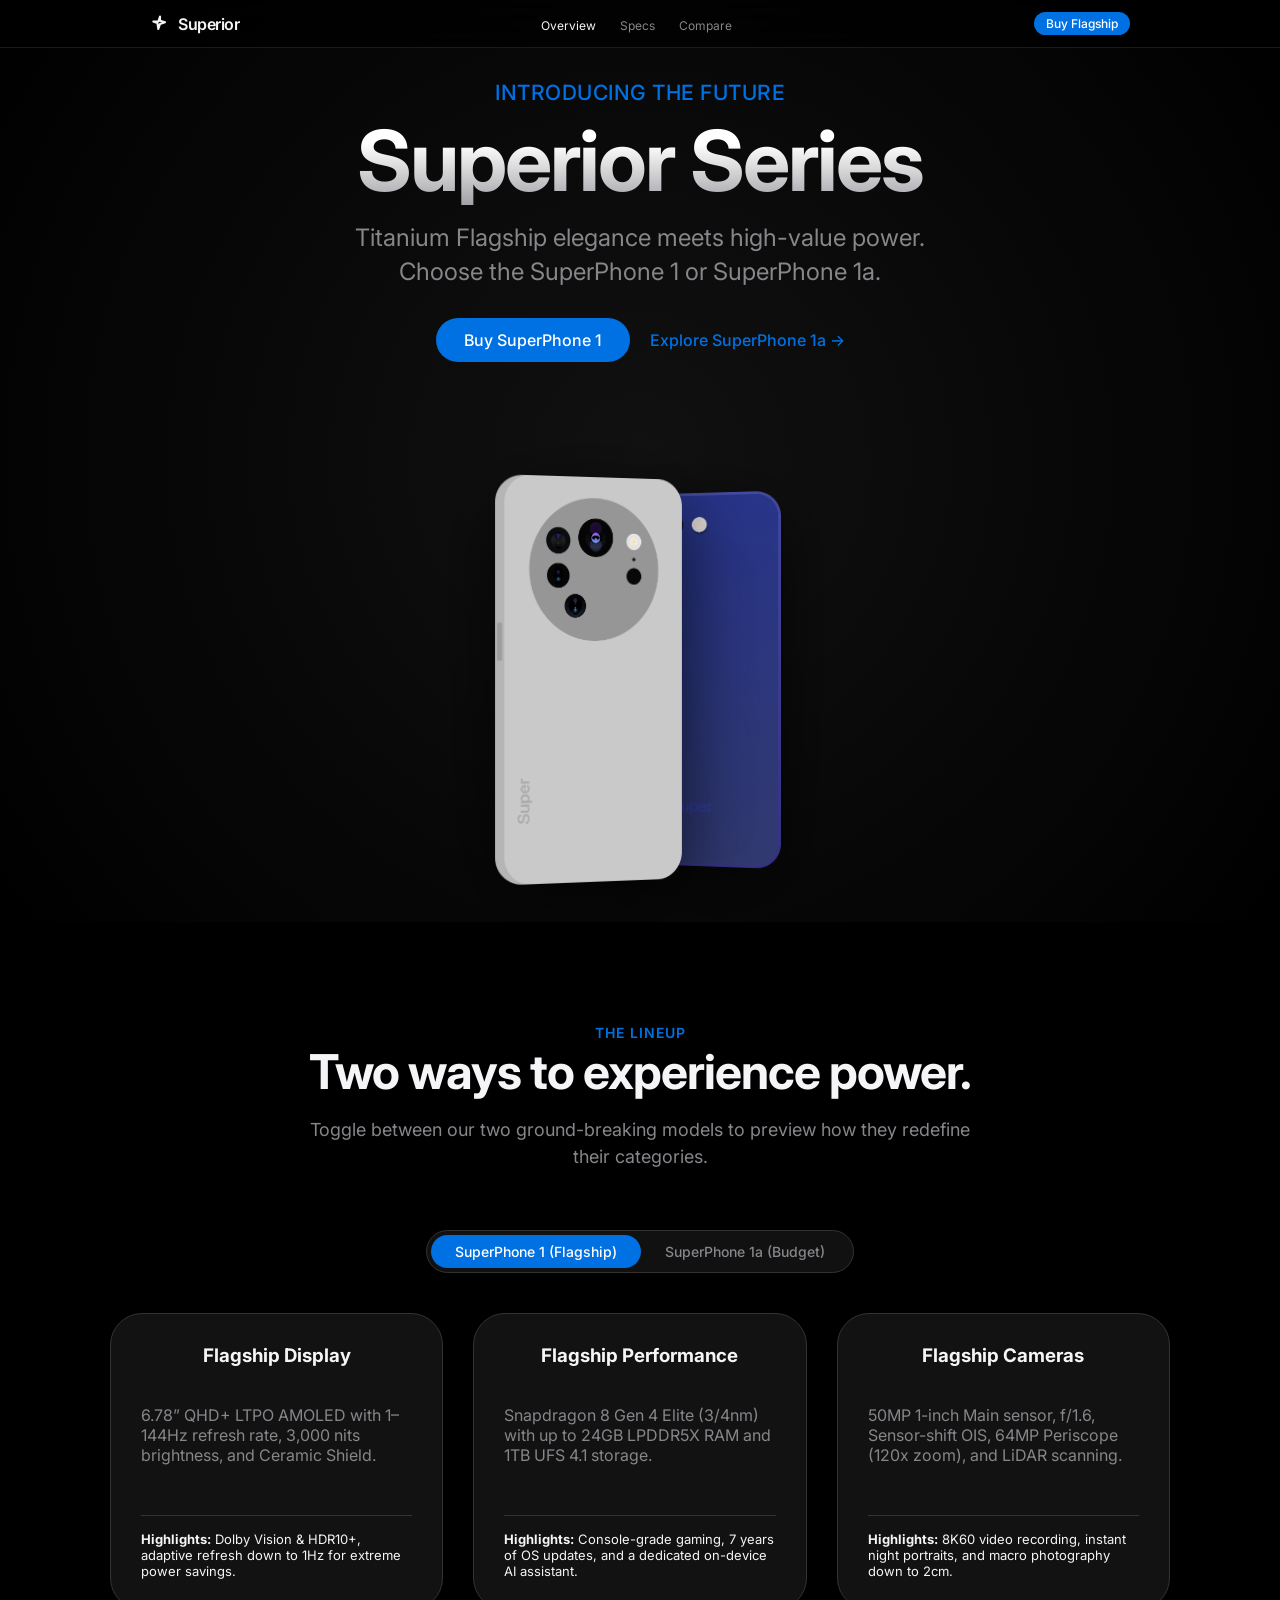
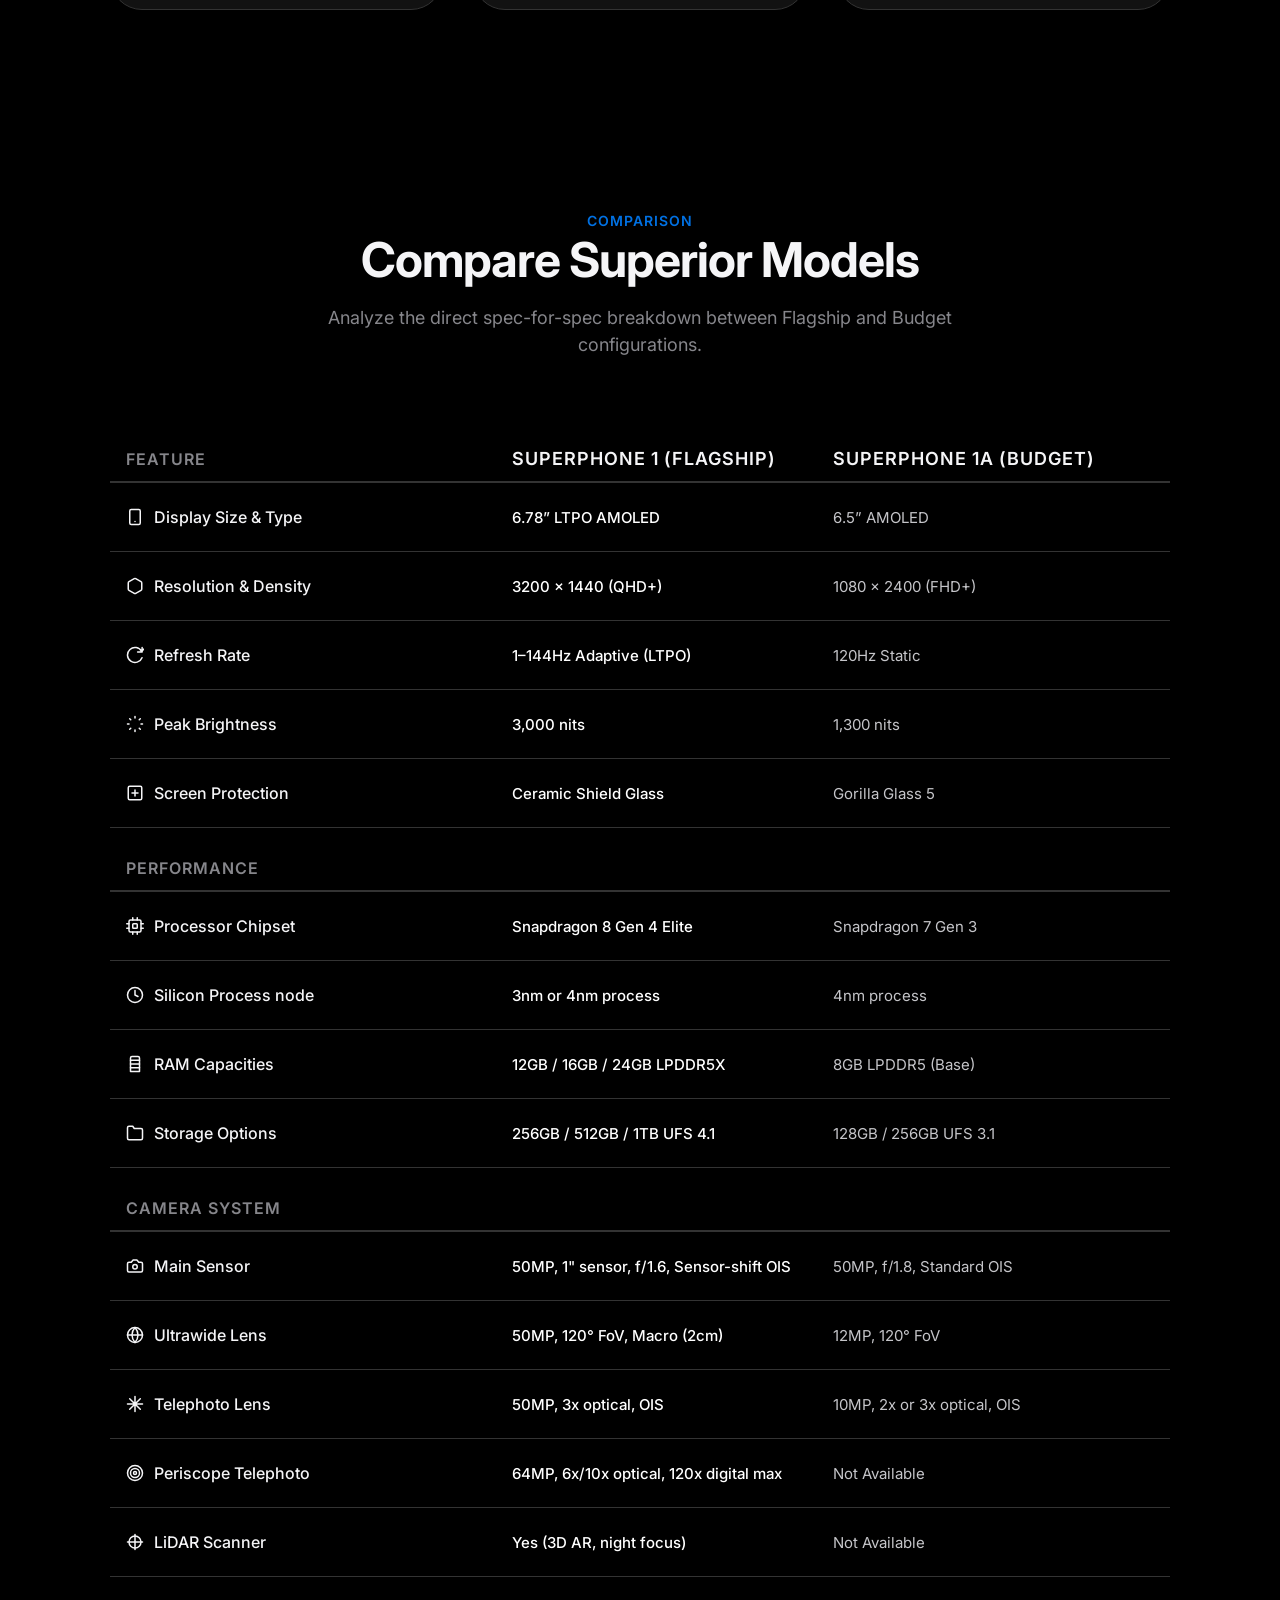
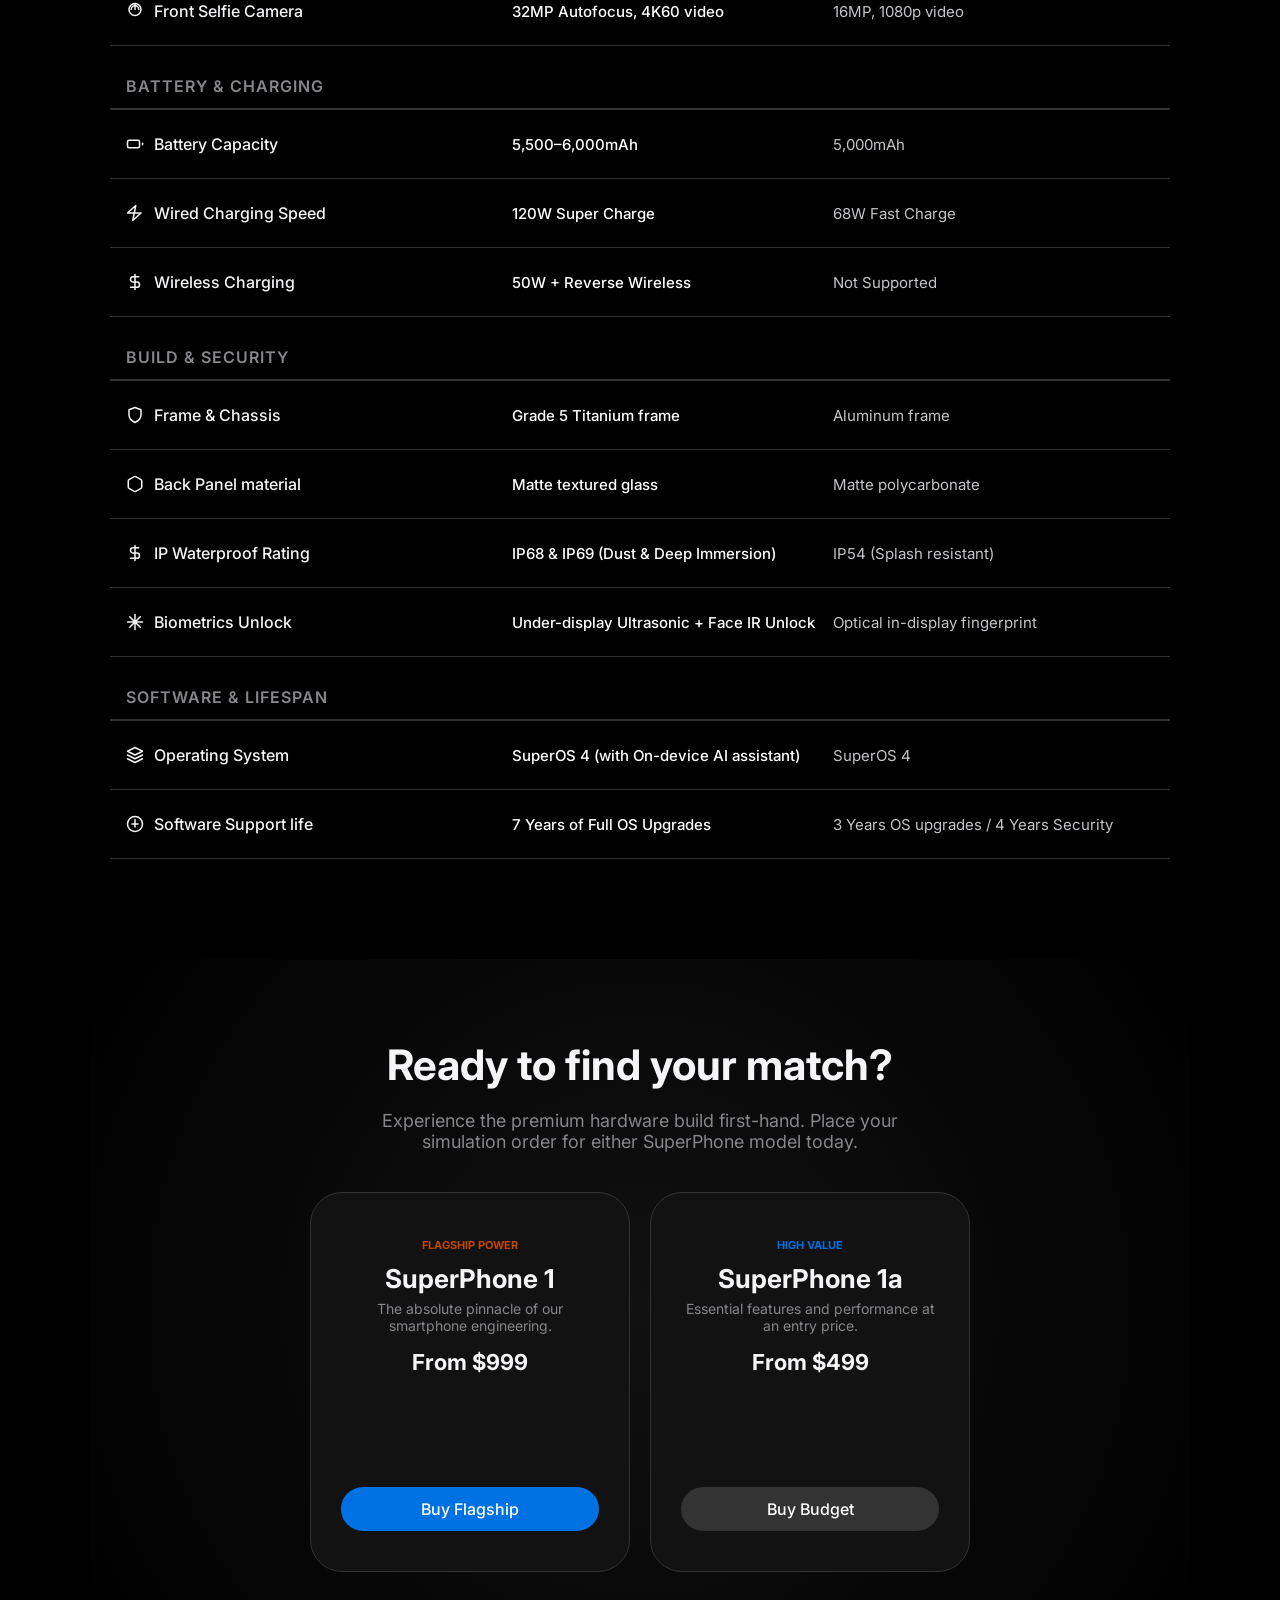
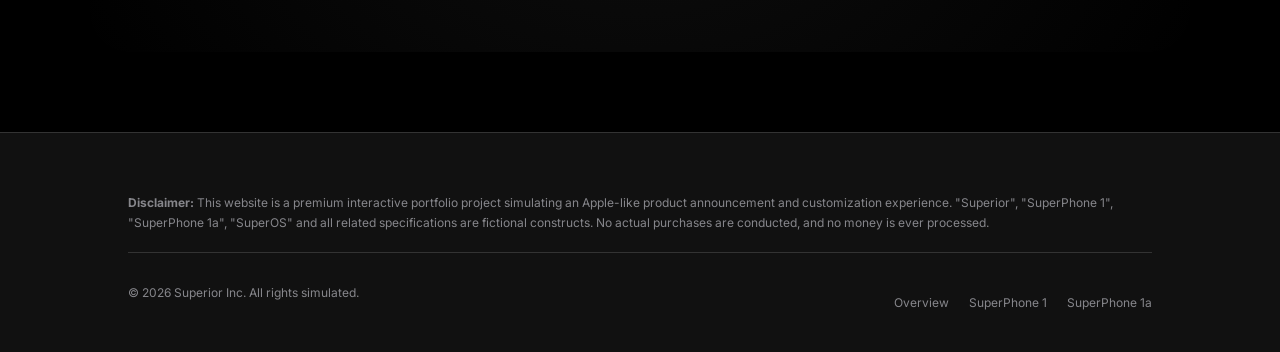
==== commit 907828c4: "Add files via upload" ====
--- a/index.html
+++ b/index.html
@@ -18,7 +18,7 @@
             </a>
             <ul class="nav-links">
                 <li><a href="index.html" class="active">Overview</a></li>
-                <li><a href="#simulators">Specs</a></li>
+                <li><a href="#spec-showcase">Specs</a></li>
                 <li><a href="#compare">Compare</a></li>
             </ul>
             <a href="buy-flagship.html" class="nav-buy-btn">Buy Flagship</a>
@@ -37,7 +37,7 @@
         
         <div class="hero-devices">
             <div class="hero-phone flagship">
-                <img src="assets/SuperPhone 1 Black.png" alt="SuperPhone 1 Flagship Black">
+                <img src="assets/Hero.png" alt="SuperPhone 1 Flagship White">
             </div>
             <div class="hero-phone budget">
                 <img src="assets/SuperPhone 1a Navy Blue.png" alt="SuperPhone 1a Budget Navy Blue">
@@ -113,220 +113,7 @@
             </div>
         </section>
 
-        <!-- Simulators Section Header -->
-        <section class="section reveal-on-scroll" id="simulators">
-            <div class="section-header">
-                <span class="section-tag">Interactive Demos</span>
-                <h2 class="section-title">See specs in action.</h2>
-                <p class="section-desc">Experience displays, performance, and camera capabilities using our live vector hardware simulators.</p>
-            </div>
-        </section>
-
-        <!-- Display brightness and refresh simulator -->
-        <section class="section reveal-on-scroll">
-            <h3 style="font-size: 28px; text-align: center; margin-bottom: 20px;">Display Simulator</h3>
-            <p style="color: var(--text-dark-secondary); text-align: center; max-width: 600px; margin: 0 auto 30px;">
-                Toggle refresh rates and slide the brightness slider to witness how the LTPO panel adjusts to power saving (1Hz) versus gaming speed (144Hz) and reaches a blinding peak brightness of 3,000 nits.
-            </p>
-
-            <div class="display-sim-container">
-                <div class="sim-glow-ring" id="sim-glow-ring"></div>
-                
-                <div class="sim-controls-panel">
-                    <div class="sim-control-group">
-                        <label for="brightness-slider">Brightness: <span id="brightness-val">1000</span> nits</label>
-                        <input type="range" id="brightness-slider" class="apple-slider" min="100" max="3000" value="1000" oninput="updateBrightness(this.value)">
-                    </div>
-                    
-                    <div class="sim-control-group">
-                        <label>Refresh Rate: <span id="refresh-val">144</span>Hz</label>
-                        <div class="refresh-toggle-container">
-                            <button class="refresh-opt" id="ref-1" onclick="updateRefresh(1)">1Hz</button>
-                            <button class="refresh-opt" id="ref-60" onclick="updateRefresh(60)">60Hz</button>
-                            <button class="refresh-opt" id="ref-120" onclick="updateRefresh(120)">120Hz</button>
-                            <button class="refresh-opt active" id="ref-144" onclick="updateRefresh(144)">144Hz</button>
-                        </div>
-                    </div>
-                </div>
-
-                <!-- Phone mockup frame -->
-                <div class="phone-mockup-frame">
-                    <div class="phone-island"></div>
-                    <div class="phone-screen-content" style="background-image: url('assets/superos4.png');">
-                        <div class="screen-brightness-overlay" id="screen-overlay"></div>
-                        <div class="refresh-anim-dot" id="refresh-dot"></div>
-                        
-                        <div class="phone-screen-text">
-                            <h4 id="screen-phone-title">SuperPhone 1</h4>
-                            <p id="screen-phone-desc">LTPO AMOLED Active</p>
-                        </div>
-                    </div>
-                </div>
-            </div>
-        </section>
-
-        <!-- Camera Zoom Simulator -->
-        <section class="section reveal-on-scroll">
-            <h3 style="font-size: 28px; text-align: center; margin-bottom: 20px;">120x Periscope Zoom Simulator</h3>
-            <p style="color: var(--text-dark-secondary); text-align: center; max-width: 600px; margin: 0 auto 30px;">
-                Drag the zoom slider or click the presets to shift between the 0.5x Ultrawide, the 1x Main, the 3x Telephoto, the 6x Periscope, and a digital crop going up to a massive 120x max magnification.
-            </p>
-
-            <div class="camera-sim-container">
-                <div class="zoom-hud">
-                    <div class="zoom-hud-item">Active Sensor</div>
-                    <div class="zoom-hud-value" id="zoom-sensor-name">Main Camera</div>
-                    <div class="zoom-hud-item" style="margin-top: 6px;">Details</div>
-                    <div class="zoom-hud-value" id="zoom-sensor-specs" style="font-size: 13px; font-weight: 400; color: #d2d2d7;">50MP, 1-inch, f/1.6</div>
-                </div>
-
-                <div class="camera-sim-viewport">
-                    <!-- Zoom Scene: Crisp Vector Graphic (SVG) -->
-                    <div class="camera-zoom-scene" id="camera-scene">
-                        <svg viewBox="0 0 800 450" xmlns="http://www.w3.org/2000/svg">
-                            <!-- Sky background -->
-                            <rect width="800" height="450" fill="url(#skyGradient)" />
-                            
-                            <!-- Sun / Glare -->
-                            <circle cx="680" cy="100" r="60" fill="url(#sunGradient)" opacity="0.9"/>
-                            
-                            <!-- Distant mountains -->
-                            <polygon points="50,450 300,180 550,450" fill="#2d3748" opacity="0.7"/>
-                            <polygon points="250,450 500,200 750,450" fill="#1a202c" opacity="0.8"/>
-                            
-                            <!-- Central High-res Mountain Target Peak -->
-                            <polygon points="150,450 400,120 650,450" fill="#111c24" />
-                            
-                            <!-- Snow cap on main mountain -->
-                            <polygon points="350,187 400,120 450,187" fill="#edf2f7" />
-                            
-                            <!-- Zoom target: A Golden Eagle resting on a flagpole at the peak (center of coordinate system) -->
-                            <!-- Let's group it so we can keep it sharp and detailed -->
-                            <g transform="translate(400, 185) scale(0.06)" id="zoom-target-detail">
-                                <!-- Flag Pole -->
-                                <line x1="0" y1="-300" x2="0" y2="0" stroke="#a0aec0" stroke-width="8" />
-                                <!-- Flag (Red) -->
-                                <polygon points="0,-300 180,-250 0,-200" fill="#e53e3e" />
-                                <!-- Golden Eagle perched on pole -->
-                                <path d="M -20,-340 C -30,-370 -10,-400 10,-400 C 30,-400 40,-370 30,-340 C 25,-320 15,-310 0,-310 C -15,-310 -25,-320 -20,-340 Z" fill="#dd6b20" />
-                                <path d="M 0,-400 Q 15,-420 30,-410 Q 20,-390 10,-400" fill="#ecc94b" /> <!-- beak -->
-                                <!-- Wings folded -->
-                                <path d="M -35,-335 C -60,-320 -50,-260 -20,-280 C -30,-290 -35,-310 -35,-335 Z" fill="#7b341e" />
-                                <path d="M 35,-335 C 60,-320 50,-260 20,-280 C 30,-290 35,-310 35,-335 Z" fill="#7b341e" />
-                                <!-- Eagle eye -->
-                                <circle cx="5" cy="-380" r="3" fill="#fff" />
-                                <circle cx="5" cy="-380" r="1.5" fill="#000" />
-                            </g>
-
-                            <!-- Foreground trees and hills -->
-                            <polygon points="-50,450 150,330 350,450" fill="#1b2e22" />
-                            <polygon points="450,450 650,340 850,450" fill="#0f1f14" />
-                            
-                            <!-- SVG Definitions -->
-                            <defs>
-                                <linearGradient id="skyGradient" x1="0" y1="0" x2="0" y2="1">
-                                    <stop offset="0%" stop-color="#4299e1"/>
-                                    <stop offset="60%" stop-color="#90cdf4"/>
-                                    <stop offset="100%" stop-color="#ebf8ff"/>
-                                </linearGradient>
-                                <radialGradient id="sunGradient">
-                                    <stop offset="0%" stop-color="#fff" />
-                                    <stop offset="20%" stop-color="#fff" stop-opacity="0.9" />
-                                    <stop offset="100%" stop-color="#ecc94b" stop-opacity="0" />
-                                </radialGradient>
-                            </defs>
-                        </svg>
-                    </div>
-
-                    <!-- Overlay showing active frame boundary -->
-                    <div style="position: absolute; top:0; left:0; width:100%; height:100%; border:1px solid rgba(255,255,255,0.05); pointer-events:none;"></div>
-                </div>
-
-                <!-- Slider and controls -->
-                <div style="width: 100%; max-width: 500px; display: flex; flex-direction: column; gap: 15px; align-items: center;">
-                    <input type="range" id="zoom-slider" class="apple-slider" min="0.5" max="120" step="0.1" value="1" oninput="updateZoom(this.value)">
-                    
-                    <div style="display: flex; justify-content: space-between; width: 100%; padding: 0 10px; font-size: 11px; color: var(--text-dark-secondary);">
-                        <span>0.5x (UltraWide)</span>
-                        <span>1x (Main)</span>
-                        <span>3x (Telephoto)</span>
-                        <span>6x (Periscope)</span>
-                        <span>120x (Digital Max)</span>
-                    </div>
-
-                    <div class="camera-zoom-overlay">
-                        <button class="zoom-preset-btn" id="zoom-pre-05" onclick="setZoomPreset(0.5)">0.5x</button>
-                        <button class="zoom-preset-btn active" id="zoom-pre-1" onclick="setZoomPreset(1)">1x</button>
-                        <button class="zoom-preset-btn" id="zoom-pre-3" onclick="setZoomPreset(3)">3x</button>
-                        <button class="zoom-preset-btn" id="zoom-pre-6" onclick="setZoomPreset(6)">6x</button>
-                        <button class="zoom-preset-btn" id="zoom-pre-120" onclick="setZoomPreset(120)">120x</button>
-                    </div>
-                </div>
-            </div>
-        </section>
-
-        <!-- Performance Chip Simulator -->
-        <section class="section reveal-on-scroll">
-            <h3 style="font-size: 28px; text-align: center; margin-bottom: 20px;">Desktop-Class Silicon</h3>
-            <p style="color: var(--text-dark-secondary); text-align: center; max-width: 600px; margin: 0 auto 30px;">
-                Compare the transistor architecture and bandwidth capability between the Snapdragon 8 Gen 4 Elite (Flagship) and Snapdragon 7 Gen 3 (Budget).
-            </p>
-
-            <div class="chip-visualizer">
-                <div class="chip-column-graphic">
-                    <div class="chip-silicon" id="chip-graphic">
-                        <div class="chip-traces">
-                            <div class="chip-trace-line" style="top: 20%;"></div>
-                            <div class="chip-trace-line" style="top: 50%;"></div>
-                            <div class="chip-trace-line" style="top: 80%;"></div>
-                            <div class="chip-trace-line vertical" style="left: 20%;"></div>
-                            <div class="chip-trace-line vertical" style="left: 50%;"></div>
-                            <div class="chip-trace-line vertical" style="left: 80%;"></div>
-                        </div>
-                        <div class="chip-label-top" id="chip-top-text">Flagship Chip</div>
-                        <div class="chip-label-main" id="chip-name-text">8 Gen 4</div>
-                        <div class="chip-label-details" id="chip-details-text">3nm / Snapdragon Elite</div>
-                    </div>
-                </div>
-
-                <div class="chip-column-info">
-                    <h4 style="font-size: 22px; margin-bottom: 15px;" id="chip-summary-title">Snapdragon 8 Gen 4 Elite</h4>
-                    <p style="color: var(--text-dark-secondary); font-size: 15px; line-height: 1.5;" id="chip-summary-desc">
-                        Engineered on a state-of-the-art 3nm/4nm process. Packed with up to 24GB LPDDR5X RAM and UFS 4.1 storage. The absolute peak of mobile computing, offering console-equivalent graphic render speeds and instant on-device AI capabilities.
-                    </p>
-
-                    <div class="stat-bars-container">
-                        <div class="stat-row">
-                            <div class="stat-labels">
-                                <span>CPU Compute Power</span>
-                                <span id="stat-val-cpu">100%</span>
-                            </div>
-                            <div class="stat-bar-track">
-                                <div class="stat-bar-fill" id="stat-fill-cpu" style="width: 100%;"></div>
-                            </div>
-                        </div>
-                        <div class="stat-row">
-                            <div class="stat-labels">
-                                <span>Memory Read/Write Bandwidth</span>
-                                <span id="stat-val-mem">8.5 Gbps (UFS 4.1)</span>
-                            </div>
-                            <div class="stat-bar-track">
-                                <div class="stat-bar-fill" id="stat-fill-mem" style="width: 100%;"></div>
-                            </div>
-                        </div>
-                        <div class="stat-row">
-                            <div class="stat-labels">
-                                <span>Energy Efficiency Score</span>
-                                <span id="stat-val-eff">96/100</span>
-                            </div>
-                            <div class="stat-bar-track">
-                                <div class="stat-bar-fill" id="stat-fill-eff" style="width: 96%;"></div>
-                            </div>
-                        </div>
-                    </div>
-                </div>
-            </div>
-        </section>
+
 
         <!-- Specs Comparison Section -->
         <section class="section reveal-on-scroll" id="compare">
@@ -336,245 +123,242 @@
                 <p class="section-desc">Analyze the direct spec-for-spec breakdown between Flagship and Budget configurations.</p>
             </div>
 
-            <table class="compare-container">
-                <thead>
-                    <tr class="compare-row compare-row-header">
-                        <div>Feature</div>
-                        <div class="compare-col-title">SuperPhone 1 (Flagship)</div>
-                        <div class="compare-col-title">SuperPhone 1a (Budget)</div>
-                    </tr>
-                </thead>
-                <tbody>
-                    <!-- Display specs -->
-                    <tr class="compare-row">
-                        <div class="compare-col-label">
-                            <svg width="18" height="18" viewBox="0 0 24 24" fill="none" stroke="currentColor" stroke-width="2" stroke-linecap="round" stroke-linejoin="round"><rect width="14" height="20" x="5" y="2" rx="2" ry="2"/><path d="M12 18h.01"/></svg>
-                            Display Size & Type
-                        </div>
-                        <div class="compare-col-flagship">6.78” LTPO AMOLED</div>
-                        <div class="compare-col-budget">6.5” AMOLED</div>
-                    </tr>
-                    <tr class="compare-row">
-                        <div class="compare-col-label">
-                            <svg width="18" height="18" viewBox="0 0 24 24" fill="none" stroke="currentColor" stroke-width="2" stroke-linecap="round" stroke-linejoin="round"><path d="M21 16V8a2 2 0 0 0-1-1.73l-7-4a2 2 0 0 0-2 0l-7 4A2 2 0 0 0 3 8v8a2 2 0 0 0 1 1.73l7 4a2 2 0 0 0 2 0l7-4A2 2 0 0 0 21 16z"/></svg>
-                            Resolution & Density
-                        </div>
-                        <div class="compare-col-flagship">3200 × 1440 (QHD+)</div>
-                        <div class="compare-col-budget">1080 × 2400 (FHD+)</div>
-                    </tr>
-                    <tr class="compare-row">
-                        <div class="compare-col-label">
-                            <svg width="18" height="18" viewBox="0 0 24 24" fill="none" stroke="currentColor" stroke-width="2" stroke-linecap="round" stroke-linejoin="round"><path d="M21.5 2v6h-6M21.34 15.57a10 10 0 1 1-.57-8.38l5.67-5.67"/></svg>
-                            Refresh Rate
-                        </div>
-                        <div class="compare-col-flagship">1–144Hz Adaptive (LTPO)</div>
-                        <div class="compare-col-budget">120Hz Static</div>
-                    </tr>
-                    <tr class="compare-row">
-                        <div class="compare-col-label">
-                            <svg width="18" height="18" viewBox="0 0 24 24" fill="none" stroke="currentColor" stroke-width="2" stroke-linecap="round" stroke-linejoin="round"><path d="M12 2v2M12 20v2M4.93 4.93l1.41 1.41M17.66 17.66l1.41 1.41M2 12h2M20 12h2M6.34 17.66l-1.41 1.41M19.07 4.93l-1.41 1.41"/></svg>
-                            Peak Brightness
-                        </div>
-                        <div class="compare-col-flagship">3,000 nits</div>
-                        <div class="compare-col-budget">1,300 nits</div>
-                    </tr>
-                    <tr class="compare-row">
-                        <div class="compare-col-label">
-                            <svg width="18" height="18" viewBox="0 0 24 24" fill="none" stroke="currentColor" stroke-width="2" stroke-linecap="round" stroke-linejoin="round"><rect width="18" height="18" x="3" y="3" rx="2" ry="2"/><path d="M12 8v8M8 12h8"/></svg>
-                            Screen Protection
-                        </div>
-                        <div class="compare-col-flagship">Ceramic Shield Glass</div>
-                        <div class="compare-col-budget">Gorilla Glass 5</div>
-                    </tr>
-
-                    <!-- Performance specs -->
-                    <tr class="compare-row-header">
-                        <div>Performance</div>
-                        <div></div>
-                        <div></div>
-                    </tr>
-                    <tr class="compare-row">
-                        <div class="compare-col-label">
-                            <svg width="18" height="18" viewBox="0 0 24 24" fill="none" stroke="currentColor" stroke-width="2" stroke-linecap="round" stroke-linejoin="round"><rect width="16" height="16" x="4" y="4" rx="2"/><rect width="6" height="6" x="9" y="9" rx="1"/><path d="M9 1v3M15 1v3M9 20v3M15 20v3M20 9h3M20 15h3M1 9h3M1 15h3"/></svg>
-                            Processor Chipset
-                        </div>
-                        <div class="compare-col-flagship">Snapdragon 8 Gen 4 Elite</div>
-                        <div class="compare-col-budget">Snapdragon 7 Gen 3</div>
-                    </tr>
-                    <tr class="compare-row">
-                        <div class="compare-col-label">
-                            <svg width="18" height="18" viewBox="0 0 24 24" fill="none" stroke="currentColor" stroke-width="2" stroke-linecap="round" stroke-linejoin="round"><circle cx="12" cy="12" r="10"/><path d="M12 6v6l4 2"/></svg>
-                            Silicon Process node
-                        </div>
-                        <div class="compare-col-flagship">3nm or 4nm process</div>
-                        <div class="compare-col-budget">4nm process</div>
-                    </tr>
-                    <tr class="compare-row">
-                        <div class="compare-col-label">
-                            <svg width="18" height="18" viewBox="0 0 24 24" fill="none" stroke="currentColor" stroke-width="2" stroke-linecap="round" stroke-linejoin="round"><path d="M6 22V4a2 2 0 0 1 2-2h8a2 2 0 0 1 2 2v18Z"/><path d="M6 12h12M6 7h12M6 17h12"/></svg>
-                            RAM Capacities
-                        </div>
-                        <div class="compare-col-flagship">12GB / 16GB / 24GB LPDDR5X</div>
-                        <div class="compare-col-budget">8GB LPDDR5 (Base)</div>
-                    </tr>
-                    <tr class="compare-row">
-                        <div class="compare-col-label">
-                            <svg width="18" height="18" viewBox="0 0 24 24" fill="none" stroke="currentColor" stroke-width="2" stroke-linecap="round" stroke-linejoin="round"><path d="M22 19a2 2 0 0 1-2 2H4a2 2 0 0 1-2-2V5a2 2 0 0 1 2-2h5l2 3h9a2 2 0 0 1 2 2z"/></svg>
-                            Storage Options
-                        </div>
-                        <div class="compare-col-flagship">256GB / 512GB / 1TB UFS 4.1</div>
-                        <div class="compare-col-budget">128GB / 256GB UFS 3.1</div>
-                    </tr>
-
-                    <!-- Cameras -->
-                    <tr class="compare-row-header">
-                        <div>Camera System</div>
-                        <div></div>
-                        <div></div>
-                    </tr>
-                    <tr class="compare-row">
-                        <div class="compare-col-label">
-                            <svg width="18" height="18" viewBox="0 0 24 24" fill="none" stroke="currentColor" stroke-width="2" stroke-linecap="round" stroke-linejoin="round"><path d="M14.5 4h-5L7 7H4a2 2 0 0 0-2 2v9a2 2 0 0 0 2 2h16a2 2 0 0 0 2-2V9a2 2 0 0 0-2-2h-3l-2.5-3z"/><circle cx="12" cy="13" r="3"/></svg>
-                            Main Sensor
-                        </div>
-                        <div class="compare-col-flagship">50MP, 1" sensor, f/1.6, Sensor-shift OIS</div>
-                        <div class="compare-col-budget">50MP, f/1.8, Standard OIS</div>
-                    </tr>
-                    <tr class="compare-row">
-                        <div class="compare-col-label">
-                            <svg width="18" height="18" viewBox="0 0 24 24" fill="none" stroke="currentColor" stroke-width="2" stroke-linecap="round" stroke-linejoin="round"><circle cx="12" cy="12" r="10"/><path d="M12 2a15.3 15.3 0 0 1 4 10 15.3 15.3 0 0 1-4 10 15.3 15.3 0 0 1-4-10 15.3 15.3 0 0 1 4-10z"/><path d="M2 12h20"/></svg>
-                            Ultrawide Lens
-                        </div>
-                        <div class="compare-col-flagship">50MP, 120° FoV, Macro (2cm)</div>
-                        <div class="compare-col-budget">12MP, 120° FoV</div>
-                    </tr>
-                    <tr class="compare-row">
-                        <div class="compare-col-label">
-                            <svg width="18" height="18" viewBox="0 0 24 24" fill="none" stroke="currentColor" stroke-width="2" stroke-linecap="round" stroke-linejoin="round"><path d="M2 12h20M12 2v20M4.93 4.93l14.14 14.14M4.93 19.07L19.07 4.93"/></svg>
-                            Telephoto Lens
-                        </div>
-                        <div class="compare-col-flagship">50MP, 3x optical, OIS</div>
-                        <div class="compare-col-budget">10MP, 2x or 3x optical, OIS</div>
-                    </tr>
-                    <tr class="compare-row">
-                        <div class="compare-col-label">
-                            <svg width="18" height="18" viewBox="0 0 24 24" fill="none" stroke="currentColor" stroke-width="2" stroke-linecap="round" stroke-linejoin="round"><circle cx="12" cy="12" r="10"/><circle cx="12" cy="12" r="6"/><circle cx="12" cy="12" r="2"/></svg>
-                            Periscope Telephoto
-                        </div>
-                        <div class="compare-col-flagship">64MP, 6x/10x optical, 120x digital max</div>
-                        <div class="compare-col-budget">Not Available</div>
-                    </tr>
-                    <tr class="compare-row">
-                        <div class="compare-col-label">
-                            <svg width="18" height="18" viewBox="0 0 24 24" fill="none" stroke="currentColor" stroke-width="2" stroke-linecap="round" stroke-linejoin="round"><path d="M2 12h20M12 2v20"/><circle cx="12" cy="12" r="8"/></svg>
-                            LiDAR Scanner
-                        </div>
-                        <div class="compare-col-flagship">Yes (3D AR, night focus)</div>
-                        <div class="compare-col-budget">Not Available</div>
-                    </tr>
-                    <tr class="compare-row">
-                        <div class="compare-col-label">
-                            <svg width="18" height="18" viewBox="0 0 24 24" fill="none" stroke="currentColor" stroke-width="2" stroke-linecap="round" stroke-linejoin="round"><circle cx="12" cy="10" r="8"/><path d="M12 2v8"/><path d="M17 10A5 5 0 0 0 7 10"/></svg>
-                            Front Selfie Camera
-                        </div>
-                        <div class="compare-col-flagship">32MP Autofocus, 4K60 video</div>
-                        <div class="compare-col-budget">16MP, 1080p video</div>
-                    </tr>
-
-                    <!-- Power -->
-                    <tr class="compare-row-header">
-                        <div>Battery & Charging</div>
-                        <div></div>
-                        <div></div>
-                    </tr>
-                    <tr class="compare-row">
-                        <div class="compare-col-label">
-                            <svg width="18" height="18" viewBox="0 0 24 24" fill="none" stroke="currentColor" stroke-width="2" stroke-linecap="round" stroke-linejoin="round"><rect width="16" height="10" x="2" y="7" rx="2" ry="2"/><line x1="22" x2="22" y1="11" y2="13"/></svg>
-                            Battery Capacity
-                        </div>
-                        <div class="compare-col-flagship">5,500–6,000mAh</div>
-                        <div class="compare-col-budget">5,000mAh</div>
-                    </tr>
-                    <tr class="compare-row">
-                        <div class="compare-col-label">
-                            <svg width="18" height="18" viewBox="0 0 24 24" fill="none" stroke="currentColor" stroke-width="2" stroke-linecap="round" stroke-linejoin="round"><path d="m13 2-2 10h9L9 22l2-10H2Z"/></svg>
-                            Wired Charging Speed
-                        </div>
-                        <div class="compare-col-flagship">120W Super Charge</div>
-                        <div class="compare-col-budget">68W Fast Charge</div>
-                    </tr>
-                    <tr class="compare-row">
-                        <div class="compare-col-label">
-                            <svg width="18" height="18" viewBox="0 0 24 24" fill="none" stroke="currentColor" stroke-width="2" stroke-linecap="round" stroke-linejoin="round"><path d="M12 2v20M17 5H9.5a3.5 3.5 0 0 0 0 7h5a3.5 3.5 0 0 1 0 7H6"/></svg>
-                            Wireless Charging
-                        </div>
-                        <div class="compare-col-flagship">50W + Reverse Wireless</div>
-                        <div class="compare-col-budget">Not Supported</div>
-                    </tr>
-
-                    <!-- Build & Hardware -->
-                    <tr class="compare-row-header">
-                        <div>Build & Security</div>
-                        <div></div>
-                        <div></div>
-                    </tr>
-                    <tr class="compare-row">
-                        <div class="compare-col-label">
-                            <svg width="18" height="18" viewBox="0 0 24 24" fill="none" stroke="currentColor" stroke-width="2" stroke-linecap="round" stroke-linejoin="round"><path d="M12 22s8-4 8-10V5l-8-3-8 3v7c0 6 8 10 8 10z"/></svg>
-                            Frame & Chassis
-                        </div>
-                        <div class="compare-col-flagship">Grade 5 Titanium frame</div>
-                        <div class="compare-col-budget">Aluminum frame</div>
-                    </tr>
-                    <tr class="compare-row">
-                        <div class="compare-col-label">
-                            <svg width="18" height="18" viewBox="0 0 24 24" fill="none" stroke="currentColor" stroke-width="2" stroke-linecap="round" stroke-linejoin="round"><path d="M21 16V8a2 2 0 0 0-1-1.73l-7-4a2 2 0 0 0-2 0l-7 4A2 2 0 0 0 3 8v8a2 2 0 0 0 1 1.73l7 4a2 2 0 0 0 2 0l7-4A2 2 0 0 0 21 16z"/></svg>
-                            Back Panel material
-                        </div>
-                        <div class="compare-col-flagship">Matte textured glass</div>
-                        <div class="compare-col-budget">Matte polycarbonate</div>
-                    </tr>
-                    <tr class="compare-row">
-                        <div class="compare-col-label">
-                            <svg width="18" height="18" viewBox="0 0 24 24" fill="none" stroke="currentColor" stroke-width="2" stroke-linecap="round" stroke-linejoin="round"><path d="M12 2v20M17 5H9.5a3.5 3.5 0 0 0 0 7h5a3.5 3.5 0 0 1 0 7H6"/></svg>
-                            IP Waterproof Rating
-                        </div>
-                        <div class="compare-col-flagship">IP68 & IP69 (Dust & Deep Immersion)</div>
-                        <div class="compare-col-budget">IP54 (Splash resistant)</div>
-                    </tr>
-                    <tr class="compare-row">
-                        <div class="compare-col-label">
-                            <svg width="18" height="18" viewBox="0 0 24 24" fill="none" stroke="currentColor" stroke-width="2" stroke-linecap="round" stroke-linejoin="round"><path d="M2 12h20M12 2v20M4.93 4.93l14.14 14.14M4.93 19.07L19.07 4.93"/></svg>
-                            Biometrics Unlock
-                        </div>
-                        <div class="compare-col-flagship">Under-display Ultrasonic + Face IR Unlock</div>
-                        <div class="compare-col-budget">Optical in-display fingerprint</div>
-                    </tr>
-
-                    <!-- Software & Life -->
-                    <tr class="compare-row-header">
-                        <div>Software & Lifespan</div>
-                        <div></div>
-                        <div></div>
-                    </tr>
-                    <tr class="compare-row">
-                        <div class="compare-col-label">
-                            <svg width="18" height="18" viewBox="0 0 24 24" fill="none" stroke="currentColor" stroke-width="2" stroke-linecap="round" stroke-linejoin="round"><path d="M12 2L2 7l10 5 10-5-10-5zM2 17l10 5 10-5M2 12l10 5 10-5"/></svg>
-                            Operating System
-                        </div>
-                        <div class="compare-col-flagship">SuperOS 4 (with On-device AI assistant)</div>
-                        <div class="compare-col-budget">SuperOS 4</div>
-                    </tr>
-                    <tr class="compare-row">
-                        <div class="compare-col-label">
-                            <svg width="18" height="18" viewBox="0 0 24 24" fill="none" stroke="currentColor" stroke-width="2" stroke-linecap="round" stroke-linejoin="round"><path d="M12 22a10 10 0 1 0 0-20 10 10 0 0 0 0 20zm0-16v10m-4-4h8"/></svg>
-                            Software Support life
-                        </div>
-                        <div class="compare-col-flagship">7 Years of Full OS Upgrades</div>
-                        <div class="compare-col-budget">3 Years OS upgrades / 4 Years Security</div>
-                    </tr>
-                </tbody>
-            </table>
+            <div class="compare-container">
+                <div class="compare-row compare-row-header">
+                    <div>Feature</div>
+                    <div class="compare-col-title">SuperPhone 1 (Flagship)</div>
+                    <div class="compare-col-title">SuperPhone 1a (Budget)</div>
+                </div>
+
+                <!-- Display specs -->
+                <div class="compare-row">
+                    <div class="compare-col-label">
+                        <svg width="18" height="18" viewBox="0 0 24 24" fill="none" stroke="currentColor" stroke-width="2" stroke-linecap="round" stroke-linejoin="round"><rect width="14" height="20" x="5" y="2" rx="2" ry="2"/><path d="M12 18h.01"/></svg>
+                        Display Size & Type
+                    </div>
+                    <div class="compare-col-flagship">6.78” LTPO AMOLED</div>
+                    <div class="compare-col-budget">6.5” AMOLED</div>
+                </div>
+                <div class="compare-row">
+                    <div class="compare-col-label">
+                        <svg width="18" height="18" viewBox="0 0 24 24" fill="none" stroke="currentColor" stroke-width="2" stroke-linecap="round" stroke-linejoin="round"><path d="M21 16V8a2 2 0 0 0-1-1.73l-7-4a2 2 0 0 0-2 0l-7 4A2 2 0 0 0 3 8v8a2 2 0 0 0 1 1.73l7 4a2 2 0 0 0 2 0l7-4A2 2 0 0 0 21 16z"/></svg>
+                        Resolution & Density
+                    </div>
+                    <div class="compare-col-flagship">3200 × 1440 (QHD+)</div>
+                    <div class="compare-col-budget">1080 × 2400 (FHD+)</div>
+                </div>
+                <div class="compare-row">
+                    <div class="compare-col-label">
+                        <svg width="18" height="18" viewBox="0 0 24 24" fill="none" stroke="currentColor" stroke-width="2" stroke-linecap="round" stroke-linejoin="round"><path d="M21.5 2v6h-6M21.34 15.57a10 10 0 1 1-.57-8.38l5.67-5.67"/></svg>
+                        Refresh Rate
+                    </div>
+                    <div class="compare-col-flagship">1–144Hz Adaptive (LTPO)</div>
+                    <div class="compare-col-budget">120Hz Static</div>
+                </div>
+                <div class="compare-row">
+                    <div class="compare-col-label">
+                        <svg width="18" height="18" viewBox="0 0 24 24" fill="none" stroke="currentColor" stroke-width="2" stroke-linecap="round" stroke-linejoin="round"><path d="M12 2v2M12 20v2M4.93 4.93l1.41 1.41M17.66 17.66l1.41 1.41M2 12h2M20 12h2M6.34 17.66l-1.41 1.41M19.07 4.93l-1.41 1.41"/></svg>
+                        Peak Brightness
+                    </div>
+                    <div class="compare-col-flagship">3,000 nits</div>
+                    <div class="compare-col-budget">1,300 nits</div>
+                </div>
+                <div class="compare-row">
+                    <div class="compare-col-label">
+                        <svg width="18" height="18" viewBox="0 0 24 24" fill="none" stroke="currentColor" stroke-width="2" stroke-linecap="round" stroke-linejoin="round"><rect width="18" height="18" x="3" y="3" rx="2" ry="2"/><path d="M12 8v8M8 12h8"/></svg>
+                        Screen Protection
+                    </div>
+                    <div class="compare-col-flagship">Ceramic Shield Glass</div>
+                    <div class="compare-col-budget">Gorilla Glass 5</div>
+                </div>
+
+                <!-- Performance specs -->
+                <div class="compare-row compare-row-header">
+                    <div>Performance</div>
+                    <div></div>
+                    <div></div>
+                </div>
+                <div class="compare-row">
+                    <div class="compare-col-label">
+                        <svg width="18" height="18" viewBox="0 0 24 24" fill="none" stroke="currentColor" stroke-width="2" stroke-linecap="round" stroke-linejoin="round"><rect width="16" height="16" x="4" y="4" rx="2"/><rect width="6" height="6" x="9" y="9" rx="1"/><path d="M9 1v3M15 1v3M9 20v3M15 20v3M20 9h3M20 15h3M1 9h3M1 15h3"/></svg>
+                        Processor Chipset
+                    </div>
+                    <div class="compare-col-flagship">Snapdragon 8 Gen 4 Elite</div>
+                    <div class="compare-col-budget">Snapdragon 7 Gen 3</div>
+                </div>
+                <div class="compare-row">
+                    <div class="compare-col-label">
+                        <svg width="18" height="18" viewBox="0 0 24 24" fill="none" stroke="currentColor" stroke-width="2" stroke-linecap="round" stroke-linejoin="round"><circle cx="12" cy="12" r="10"/><path d="M12 6v6l4 2"/></svg>
+                        Silicon Process node
+                    </div>
+                    <div class="compare-col-flagship">3nm or 4nm process</div>
+                    <div class="compare-col-budget">4nm process</div>
+                </div>
+                <div class="compare-row">
+                    <div class="compare-col-label">
+                        <svg width="18" height="18" viewBox="0 0 24 24" fill="none" stroke="currentColor" stroke-width="2" stroke-linecap="round" stroke-linejoin="round"><path d="M6 22V4a2 2 0 0 1 2-2h8a2 2 0 0 1 2 2v18Z"/><path d="M6 12h12M6 7h12M6 17h12"/></svg>
+                        RAM Capacities
+                    </div>
+                    <div class="compare-col-flagship">12GB / 16GB / 24GB LPDDR5X</div>
+                    <div class="compare-col-budget">8GB LPDDR5 (Base)</div>
+                </div>
+                <div class="compare-row">
+                    <div class="compare-col-label">
+                        <svg width="18" height="18" viewBox="0 0 24 24" fill="none" stroke="currentColor" stroke-width="2" stroke-linecap="round" stroke-linejoin="round"><path d="M22 19a2 2 0 0 1-2 2H4a2 2 0 0 1-2-2V5a2 2 0 0 1 2-2h5l2 3h9a2 2 0 0 1 2 2z"/></svg>
+                        Storage Options
+                    </div>
+                    <div class="compare-col-flagship">256GB / 512GB / 1TB UFS 4.1</div>
+                    <div class="compare-col-budget">128GB / 256GB UFS 3.1</div>
+                </div>
+
+                <!-- Cameras -->
+                <div class="compare-row compare-row-header">
+                    <div>Camera System</div>
+                    <div></div>
+                    <div></div>
+                </div>
+                <div class="compare-row">
+                    <div class="compare-col-label">
+                        <svg width="18" height="18" viewBox="0 0 24 24" fill="none" stroke="currentColor" stroke-width="2" stroke-linecap="round" stroke-linejoin="round"><path d="M14.5 4h-5L7 7H4a2 2 0 0 0-2 2v9a2 2 0 0 0 2 2h16a2 2 0 0 0 2-2V9a2 2 0 0 0-2-2h-3l-2.5-3z"/><circle cx="12" cy="13" r="3"/></svg>
+                        Main Sensor
+                    </div>
+                    <div class="compare-col-flagship">50MP, 1" sensor, f/1.6, Sensor-shift OIS</div>
+                    <div class="compare-col-budget">50MP, f/1.8, Standard OIS</div>
+                </div>
+                <div class="compare-row">
+                    <div class="compare-col-label">
+                        <svg width="18" height="18" viewBox="0 0 24 24" fill="none" stroke="currentColor" stroke-width="2" stroke-linecap="round" stroke-linejoin="round"><circle cx="12" cy="12" r="10"/><path d="M12 2a15.3 15.3 0 0 1 4 10 15.3 15.3 0 0 1-4 10 15.3 15.3 0 0 1-4-10 15.3 15.3 0 0 1 4-10z"/><path d="M2 12h20"/></svg>
+                        Ultrawide Lens
+                    </div>
+                    <div class="compare-col-flagship">50MP, 120° FoV, Macro (2cm)</div>
+                    <div class="compare-col-budget">12MP, 120° FoV</div>
+                </div>
+                <div class="compare-row">
+                    <div class="compare-col-label">
+                        <svg width="18" height="18" viewBox="0 0 24 24" fill="none" stroke="currentColor" stroke-width="2" stroke-linecap="round" stroke-linejoin="round"><path d="M2 12h20M12 2v20M4.93 4.93l14.14 14.14M4.93 19.07L19.07 4.93"/></svg>
+                        Telephoto Lens
+                    </div>
+                    <div class="compare-col-flagship">50MP, 3x optical, OIS</div>
+                    <div class="compare-col-budget">10MP, 2x or 3x optical, OIS</div>
+                </div>
+                <div class="compare-row">
+                    <div class="compare-col-label">
+                        <svg width="18" height="18" viewBox="0 0 24 24" fill="none" stroke="currentColor" stroke-width="2" stroke-linecap="round" stroke-linejoin="round"><circle cx="12" cy="12" r="10"/><circle cx="12" cy="12" r="6"/><circle cx="12" cy="12" r="2"/></svg>
+                        Periscope Telephoto
+                    </div>
+                    <div class="compare-col-flagship">64MP, 6x/10x optical, 120x digital max</div>
+                    <div class="compare-col-budget">Not Available</div>
+                </div>
+                <div class="compare-row">
+                    <div class="compare-col-label">
+                        <svg width="18" height="18" viewBox="0 0 24 24" fill="none" stroke="currentColor" stroke-width="2" stroke-linecap="round" stroke-linejoin="round"><path d="M2 12h20M12 2v20"/><circle cx="12" cy="12" r="8"/></svg>
+                        LiDAR Scanner
+                    </div>
+                    <div class="compare-col-flagship">Yes (3D AR, night focus)</div>
+                    <div class="compare-col-budget">Not Available</div>
+                </div>
+                <div class="compare-row">
+                    <div class="compare-col-label">
+                        <svg width="18" height="18" viewBox="0 0 24 24" fill="none" stroke="currentColor" stroke-width="2" stroke-linecap="round" stroke-linejoin="round"><circle cx="12" cy="10" r="8"/><path d="M12 2v8"/><path d="M17 10A5 5 0 0 0 7 10"/></svg>
+                        Front Selfie Camera
+                    </div>
+                    <div class="compare-col-flagship">32MP Autofocus, 4K60 video</div>
+                    <div class="compare-col-budget">16MP, 1080p video</div>
+                </div>
+
+                <!-- Power -->
+                <div class="compare-row compare-row-header">
+                    <div>Battery & Charging</div>
+                    <div></div>
+                    <div></div>
+                </div>
+                <div class="compare-row">
+                    <div class="compare-col-label">
+                        <svg width="18" height="18" viewBox="0 0 24 24" fill="none" stroke="currentColor" stroke-width="2" stroke-linecap="round" stroke-linejoin="round"><rect width="16" height="10" x="2" y="7" rx="2" ry="2"/><line x1="22" x2="22" y1="11" y2="13"/></svg>
+                        Battery Capacity
+                    </div>
+                    <div class="compare-col-flagship">5,500–6,000mAh</div>
+                    <div class="compare-col-budget">5,000mAh</div>
+                </div>
+                <div class="compare-row">
+                    <div class="compare-col-label">
+                        <svg width="18" height="18" viewBox="0 0 24 24" fill="none" stroke="currentColor" stroke-width="2" stroke-linecap="round" stroke-linejoin="round"><path d="m13 2-2 10h9L9 22l2-10H2Z"/></svg>
+                        Wired Charging Speed
+                    </div>
+                    <div class="compare-col-flagship">120W Super Charge</div>
+                    <div class="compare-col-budget">68W Fast Charge</div>
+                </div>
+                <div class="compare-row">
+                    <div class="compare-col-label">
+                        <svg width="18" height="18" viewBox="0 0 24 24" fill="none" stroke="currentColor" stroke-width="2" stroke-linecap="round" stroke-linejoin="round"><path d="M12 2v20M17 5H9.5a3.5 3.5 0 0 0 0 7h5a3.5 3.5 0 0 1 0 7H6"/></svg>
+                        Wireless Charging
+                    </div>
+                    <div class="compare-col-flagship">50W + Reverse Wireless</div>
+                    <div class="compare-col-budget">Not Supported</div>
+                </div>
+
+                <!-- Build & Hardware -->
+                <div class="compare-row compare-row-header">
+                    <div>Build & Security</div>
+                    <div></div>
+                    <div></div>
+                </div>
+                <div class="compare-row">
+                    <div class="compare-col-label">
+                        <svg width="18" height="18" viewBox="0 0 24 24" fill="none" stroke="currentColor" stroke-width="2" stroke-linecap="round" stroke-linejoin="round"><path d="M12 22s8-4 8-10V5l-8-3-8 3v7c0 6 8 10 8 10z"/></svg>
+                        Frame & Chassis
+                    </div>
+                    <div class="compare-col-flagship">Grade 5 Titanium frame</div>
+                    <div class="compare-col-budget">Aluminum frame</div>
+                </div>
+                <div class="compare-row">
+                    <div class="compare-col-label">
+                        <svg width="18" height="18" viewBox="0 0 24 24" fill="none" stroke="currentColor" stroke-width="2" stroke-linecap="round" stroke-linejoin="round"><path d="M21 16V8a2 2 0 0 0-1-1.73l-7-4a2 2 0 0 0-2 0l-7 4A2 2 0 0 0 3 8v8a2 2 0 0 0 1 1.73l7 4a2 2 0 0 0 2 0l7-4A2 2 0 0 0 21 16z"/></svg>
+                        Back Panel material
+                    </div>
+                    <div class="compare-col-flagship">Matte textured glass</div>
+                    <div class="compare-col-budget">Matte polycarbonate</div>
+                </div>
+                <div class="compare-row">
+                    <div class="compare-col-label">
+                        <svg width="18" height="18" viewBox="0 0 24 24" fill="none" stroke="currentColor" stroke-width="2" stroke-linecap="round" stroke-linejoin="round"><path d="M12 2v20M17 5H9.5a3.5 3.5 0 0 0 0 7h5a3.5 3.5 0 0 1 0 7H6"/></svg>
+                        IP Waterproof Rating
+                    </div>
+                    <div class="compare-col-flagship">IP68 & IP69 (Dust & Deep Immersion)</div>
+                    <div class="compare-col-budget">IP54 (Splash resistant)</div>
+                </div>
+                <div class="compare-row">
+                    <div class="compare-col-label">
+                        <svg width="18" height="18" viewBox="0 0 24 24" fill="none" stroke="currentColor" stroke-width="2" stroke-linecap="round" stroke-linejoin="round"><path d="M2 12h20M12 2v20M4.93 4.93l14.14 14.14M4.93 19.07L19.07 4.93"/></svg>
+                        Biometrics Unlock
+                    </div>
+                    <div class="compare-col-flagship">Under-display Ultrasonic + Face IR Unlock</div>
+                    <div class="compare-col-budget">Optical in-display fingerprint</div>
+                </div>
+
+                <!-- Software & Life -->
+                <div class="compare-row compare-row-header">
+                    <div>Software & Lifespan</div>
+                    <div></div>
+                    <div></div>
+                </div>
+                <div class="compare-row">
+                    <div class="compare-col-label">
+                        <svg width="18" height="18" viewBox="0 0 24 24" fill="none" stroke="currentColor" stroke-width="2" stroke-linecap="round" stroke-linejoin="round"><path d="M12 2L2 7l10 5 10-5-10-5zM2 17l10 5 10-5M2 12l10 5 10-5"/></svg>
+                        Operating System
+                    </div>
+                    <div class="compare-col-flagship">SuperOS 4 (with On-device AI assistant)</div>
+                    <div class="compare-col-budget">SuperOS 4</div>
+                </div>
+                <div class="compare-row">
+                    <div class="compare-col-label">
+                        <svg width="18" height="18" viewBox="0 0 24 24" fill="none" stroke="currentColor" stroke-width="2" stroke-linecap="round" stroke-linejoin="round"><path d="M12 22a10 10 0 1 0 0-20 10 10 0 0 0 0 20zm0-16v10m-4-4h8"/></svg>
+                        Software Support life
+                    </div>
+                    <div class="compare-col-flagship">7 Years of Full OS Upgrades</div>
+                    <div class="compare-col-budget">3 Years OS upgrades / 4 Years Security</div>
+                </div>
+            </div>
         </section>
 
         <!-- CTA Showcase bottom links -->
@@ -645,9 +429,6 @@
                 observer.observe(item);
             });
             
-            // Initialize display & chip stats
-            updateBrightness(1000);
-            updateRefresh(144);
             switchModelShowcase('flagship');
         });
 
@@ -670,181 +451,6 @@
                 gridBudget.style.display = 'grid';
             }
         }
-
-        // Display Simulator functions
-        function updateBrightness(val) {
-            document.getElementById('brightness-val').innerText = val;
-            const overlay = document.getElementById('screen-overlay');
-            const glowRing = document.getElementById('sim-glow-ring');
-            
-            // Map brightness value to overlay opacity
-            // Max nits 3000 -> max overlay brightness (white screen with mix-blend-mode: overlay)
-            const opacity = (val - 100) / 2900 * 0.45;
-            overlay.style.backgroundColor = `rgba(255, 255, 255, ${opacity})`;
-            
-            // Adjust glow ring size and opacity based on brightness
-            const glowOpacity = (val - 100) / 2900 * 0.4;
-            const glowSize = 350 + (val - 100) / 2900 * 150;
-            glowRing.style.opacity = glowOpacity;
-            glowRing.style.width = `${glowSize}px`;
-            glowRing.style.height = `${glowSize}px`;
-        }
-
-        let refreshInterval = null;
-        let refreshDotX = 0;
-        let refreshDirection = 1;
-        
-        function updateRefresh(hz) {
-            document.getElementById('refresh-val').innerText = hz;
-            
-            // Clear current active button state
-            document.querySelectorAll('.refresh-opt').forEach(opt => opt.classList.remove('active'));
-            
-            if(hz === 1) document.getElementById('ref-1').classList.add('active');
-            if(hz === 60) document.getElementById('ref-60').classList.add('active');
-            if(hz === 120) document.getElementById('ref-120').classList.add('active');
-            if(hz === 144) document.getElementById('ref-144').classList.add('active');
-
-            // Adjust physics/frame timing for the animation dot
-            const dot = document.getElementById('refresh-dot');
-            clearInterval(refreshInterval);
-
-            // Let's model a bounce animation running at different refresh rates
-            // We update positions at intervals to simulate framerates
-            const frameDelay = 1000 / hz;
-            
-            // We want speed to be constant. 
-            // In 1 second, the dot should travel full distance back and forth.
-            // Width of screen container is 320px minus borders (approx 296px). Dot is 14px wide. Travel is 280px.
-            const totalTravel = 180; 
-            const speedPerSecond = 360; // 360px per second
-            const stepSize = speedPerSecond / hz;
-
-            refreshInterval = setInterval(() => {
-                refreshDotX += stepSize * refreshDirection;
-                if(refreshDotX >= totalTravel) {
-                    refreshDotX = totalTravel;
-                    refreshDirection = -1;
-                } else if(refreshDotX <= -totalTravel) {
-                    refreshDotX = -totalTravel;
-                    refreshDirection = 1;
-                }
-                dot.style.transform = `translate(calc(-50% + ${refreshDotX}px), -50%)`;
-            }, frameDelay);
-        }
-
-        // Camera Zoom Simulator functions
-        const cameraSpecs = {
-            0.5: { name: 'Ultrawide Camera', specs: '50MP, 120° Field of View, f/2.2, Macro Support (2cm)', scale: 0.5, origin: '50% 50%' },
-            1: { name: 'Main Camera', specs: '50MP, 1-inch Sony Sensor, f/1.6, Sensor-shift OIS, 8K60', scale: 1, origin: '50% 50%' },
-            3: { name: 'Telephoto Lens', specs: '50MP, 3x Optical Zoom, f/2.4, OIS, Portrait Engine', scale: 3, origin: '50% 41%' },
-            6: { name: 'Periscope Telephoto', specs: '64MP, 6x Optical Zoom, f/3.0, Advanced EIS/OIS', scale: 6, origin: '50% 41%' },
-            120: { name: 'Super Resolution Digital Crop', specs: '120x Digital Zoom, AI Detail Stabilization', scale: 120, origin: '50% 41%' }
-        };
-
-        function updateZoom(val) {
-            document.getElementById('zoom-slider').value = val;
-            
-            // Determine active sensor details based on value thresholds
-            let selectedPreset = 1;
-            if(val < 1.0) selectedPreset = 0.5;
-            else if(val >= 1.0 && val < 3.0) selectedPreset = 1;
-            else if(val >= 3.0 && val < 6.0) selectedPreset = 3;
-            else if(val >= 6.0 && val < 40.0) selectedPreset = 6;
-            else selectedPreset = 120;
-
-            const spec = cameraSpecs[selectedPreset];
-            document.getElementById('zoom-sensor-name').innerText = spec.name;
-            document.getElementById('zoom-sensor-specs').innerText = `${spec.specs} (Active: ${val}x)`;
-
-            // Highlight preset buttons
-            document.querySelectorAll('.zoom-preset-btn').forEach(btn => btn.classList.remove('active'));
-            if(val == 0.5) document.getElementById('zoom-pre-05').classList.add('active');
-            if(val == 1) document.getElementById('zoom-pre-1').classList.add('active');
-            if(val == 3) document.getElementById('zoom-pre-3').classList.add('active');
-            if(val == 6) document.getElementById('zoom-pre-6').classList.add('active');
-            if(val == 120) document.getElementById('zoom-pre-120').classList.add('active');
-
-            // Apply scale/zoom transformation to vector scene
-            const scene = document.getElementById('camera-scene');
-            
-            // Calculate interpolation for origin so transitioning feels natural
-            // We want to zoom into the summit target: 50% 41%
-            let originX = '50%';
-            let originY = '50%';
-            if(val > 1.0) {
-                // interpolate origin Y from 50% to 41%
-                const factor = Math.min((val - 1) / 5, 1.0);
-                originY = (50 - factor * 9) + '%';
-            }
-
-            scene.style.transformOrigin = `${originX} ${originY}`;
-            scene.style.transform = `scale(${val})`;
-
-            // Modify active chip details in parallel based on what's toggled
-            updateActiveChipStats(val);
-        }
-
-        function setZoomPreset(val) {
-            updateZoom(val);
-        }
-
-        // Dynamically link zoom presets to update Chip statistics or change active chip visualizer!
-        function updateActiveChipStats(zoomVal) {
-            const chipName = document.getElementById('chip-name-text');
-            const chipTop = document.getElementById('chip-top-text');
-            const chipDetails = document.getElementById('chip-details-text');
-            const chipTitle = document.getElementById('chip-summary-title');
-            const chipDesc = document.getElementById('chip-summary-desc');
-            
-            const fillCpu = document.getElementById('stat-fill-cpu');
-            const fillMem = document.getElementById('stat-fill-mem');
-            const fillEff = document.getElementById('stat-fill-eff');
-            
-            const valCpu = document.getElementById('stat-val-cpu');
-            const valMem = document.getElementById('stat-val-mem');
-            const valEff = document.getElementById('stat-val-eff');
-
-            const isFlagship = zoomVal > 5.0; // Automatically switch chip stats as user interacts with high-tech zooms!
-            
-            if (isFlagship) {
-                chipName.innerText = "8 Gen 4";
-                chipTop.innerText = "Flagship Chip";
-                chipDetails.innerText = "3nm / Snapdragon Elite";
-                chipTitle.innerText = "Snapdragon 8 Gen 4 Elite";
-                chipDesc.innerText = "Engineered on a state-of-the-art 3nm/4nm process. Packed with up to 24GB LPDDR5X RAM and UFS 4.1 storage. The absolute peak of mobile computing, offering console-equivalent graphic render speeds and instant on-device AI capabilities.";
-                
-                fillCpu.style.width = "100%";
-                fillCpu.classList.remove('budget-color');
-                valCpu.innerText = "100% (Industry Leader)";
-                
-                fillMem.style.width = "100%";
-                fillMem.classList.remove('budget-color');
-                valMem.innerText = "8.5 Gbps (UFS 4.1)";
-                
-                fillEff.style.width = "96%";
-                fillEff.classList.remove('budget-color');
-                valEff.innerText = "96/100";
-            } else {
-                chipName.innerText = "7 Gen 3";
-                chipTop.innerText = "Budget Chip";
-                chipDetails.innerText = "4nm / Snapdragon";
-                chipTitle.innerText = "Snapdragon 7 Gen 3";
-                chipDesc.innerText = "Crafted on a solid 4nm node. Harnesses LPDDR5 RAM and snappy UFS 3.1 storage. Tailored to achieve incredible daily speed, fluid 120Hz system frame rates, and massive battery efficiency for casual use.";
-                
-                fillCpu.style.width = "62%";
-                fillCpu.classList.add('budget-color');
-                valCpu.innerText = "62% (Balanced)";
-                
-                fillMem.style.width = "48%";
-                fillMem.classList.add('budget-color');
-                valMem.innerText = "4.2 Gbps (UFS 3.1)";
-                
-                fillEff.style.width = "84%";
-                fillEff.classList.add('budget-color');
-                valEff.innerText = "84/100";
-            }
-        }
     </script>
 </body>
 </html>
--- a/styles.css
+++ b/styles.css
@@ -393,7 +393,7 @@
     color: white;
 }
 
-/* Interactive Display Brightness Simulator */
+/* Product Card Containers */
 .display-sim-container {
     background: var(--bg-dark-card);
     border: 1px solid var(--border-dark);
@@ -408,435 +408,7 @@
     overflow: hidden;
 }
 
-.sim-controls-panel {
-    display: flex;
-    gap: 30px;
-    width: 100%;
-    justify-content: center;
-    flex-wrap: wrap;
-    background: rgba(255,255,255,0.03);
-    padding: 20px;
-    border-radius: 20px;
-}
-
-.sim-control-group {
-    display: flex;
-    flex-direction: column;
-    align-items: center;
-    gap: 8px;
-    min-width: 180px;
-}
-
-.sim-control-group label {
-    font-size: 12px;
-    color: var(--text-dark-secondary);
-    text-transform: uppercase;
-    font-weight: 600;
-}
-
-/* Sleek Sliders */
-.apple-slider {
-    -webkit-appearance: none;
-    width: 100%;
-    height: 6px;
-    border-radius: 3px;
-    background: #333;
-    outline: none;
-    transition: background 0.3s;
-}
-
-.apple-slider::-webkit-slider-thumb {
-    -webkit-appearance: none;
-    width: 20px;
-    height: 20px;
-    border-radius: 50%;
-    background: white;
-    cursor: pointer;
-    box-shadow: 0 2px 6px rgba(0,0,0,0.4);
-    transition: transform 0.1s;
-}
-
-.apple-slider::-webkit-slider-thumb:hover {
-    transform: scale(1.2);
-}
-
-/* Refresh rate toggle */
-.refresh-toggle-container {
-    display: flex;
-    border: 1px solid #333;
-    border-radius: 12px;
-    overflow: hidden;
-}
-
-.refresh-opt {
-    padding: 6px 16px;
-    font-size: 12px;
-    background: transparent;
-    color: var(--text-dark-secondary);
-    border: none;
-    cursor: pointer;
-    transition: 0.2s;
-}
-
-.refresh-opt.active {
-    background: #fff;
-    color: #000;
-    font-weight: 600;
-}
-
-/* Display Mockup Frame */
-.phone-mockup-frame {
-    width: 320px;
-    height: 520px;
-    background: #111;
-    border: 12px solid #222;
-    border-radius: 40px;
-    position: relative;
-    box-shadow: 0 25px 50px -12px rgba(0, 0, 0, 0.8), 0 0 100px rgba(0, 113, 227, 0.1);
-    overflow: hidden;
-    transition: border-color 0.5s;
-    display: flex;
-    flex-direction: column;
-    justify-content: space-between;
-}
-
-.phone-island {
-    position: absolute;
-    top: 10px;
-    left: 50%;
-    transform: translateX(-50%);
-    width: 110px;
-    height: 28px;
-    background: #000;
-    border-radius: 14px;
-    z-index: 10;
-    display: flex;
-    align-items: center;
-    justify-content: center;
-}
-
-.phone-screen-content {
-    width: 100%;
-    height: 100%;
-    background-size: cover;
-    background-position: center;
-    display: flex;
-    flex-direction: column;
-    justify-content: flex-end;
-    padding: 30px;
-    position: relative;
-    z-index: 1;
-    overflow: hidden;
-}
-
-/* Screen overlay representing peak brightness glow */
-.screen-brightness-overlay {
-    position: absolute;
-    top: 0;
-    left: 0;
-    width: 100%;
-    height: 100%;
-    background: rgba(255, 255, 255, 0);
-    mix-blend-mode: overlay;
-    pointer-events: none;
-    z-index: 2;
-    transition: opacity 0.15s ease-out;
-}
-
-/* Glow ring behind phone mockup */
-.sim-glow-ring {
-    position: absolute;
-    top: 50%;
-    left: 50%;
-    transform: translate(-50%, -50%);
-    width: 400px;
-    height: 400px;
-    background: radial-gradient(circle, rgba(0, 113, 227, 0.2) 0%, rgba(0,0,0,0) 70%);
-    z-index: 0;
-    pointer-events: none;
-    transition: var(--transition-smooth);
-}
-
-.phone-screen-text {
-    position: relative;
-    z-index: 3;
-    color: white;
-    text-shadow: 0 2px 10px rgba(0,0,0,0.8);
-}
-
-.phone-screen-text h4 {
-    font-size: 24px;
-    font-weight: 600;
-}
-
-.phone-screen-text p {
-    font-size: 14px;
-    color: #d2d2d7;
-    margin-top: 4px;
-}
-
-.refresh-anim-dot {
-    width: 14px;
-    height: 14px;
-    border-radius: 50%;
-    background: #0071e3;
-    box-shadow: 0 0 10px #0071e3;
-    position: absolute;
-    top: 40%;
-    left: 50%;
-    transform: translate(-50%, -50%);
-    z-index: 3;
-}
-
-/* Interactive Performance Chip Visualizer */
-.chip-visualizer {
-    background: var(--bg-dark-card);
-    border: 1px solid var(--border-dark);
-    border-radius: 32px;
-    padding: 40px;
-    margin: 40px auto;
-    display: flex;
-    gap: 40px;
-    align-items: center;
-    flex-wrap: wrap;
-}
-
-.chip-column-graphic {
-    flex: 1;
-    min-width: 300px;
-    display: flex;
-    justify-content: center;
-    align-items: center;
-    position: relative;
-    height: 350px;
-}
-
-.chip-column-info {
-    flex: 1.2;
-    min-width: 300px;
-    display: flex;
-    flex-direction: column;
-    justify-content: center;
-}
-
-/* Interactive 3D Chip Graphics */
-.chip-silicon {
-    width: 200px;
-    height: 200px;
-    background: linear-gradient(135deg, #1f1f21 0%, #0d0d0e 100%);
-    border: 3px solid #3a3a3c;
-    border-radius: 24px;
-    position: relative;
-    box-shadow: 0 20px 40px rgba(0,0,0,0.6), inset 0 2px 5px rgba(255,255,255,0.1), 0 0 40px rgba(255, 255, 255, 0.05);
-    display: flex;
-    flex-direction: column;
-    justify-content: center;
-    align-items: center;
-    transform-style: preserve-3d;
-    transition: var(--transition-bounce);
-}
-
-.chip-silicon:hover {
-    transform: rotateX(15deg) rotateY(15deg);
-    border-color: var(--apple-blue);
-    box-shadow: 0 30px 60px rgba(0, 113, 227, 0.2), inset 0 2px 10px rgba(0, 113, 227, 0.2);
-}
-
-.chip-label-top {
-    font-size: 11px;
-    font-weight: 700;
-    color: var(--apple-blue);
-    letter-spacing: 2px;
-    text-transform: uppercase;
-}
-
-.chip-label-main {
-    font-size: 28px;
-    font-weight: 700;
-    color: white;
-    margin: 8px 0;
-    letter-spacing: -0.5px;
-    text-shadow: 0 2px 8px rgba(0,0,0,0.5);
-}
-
-.chip-label-details {
-    font-size: 12px;
-    color: var(--text-dark-secondary);
-}
-
-/* Chip trace lines */
-.chip-traces {
-    position: absolute;
-    top: -20px;
-    left: -20px;
-    width: calc(100% + 40px);
-    height: calc(100% + 40px);
-    pointer-events: none;
-    z-index: -1;
-}
-
-.chip-trace-line {
-    position: absolute;
-    background: linear-gradient(to right, transparent, rgba(0, 113, 227, 0.3), transparent);
-    height: 2px;
-    width: 100%;
-}
-
-.chip-trace-line.vertical {
-    background: linear-gradient(to bottom, transparent, rgba(0, 113, 227, 0.3), transparent);
-    width: 2px;
-    height: 100%;
-}
-
-.stat-bars-container {
-    margin-top: 30px;
-    display: flex;
-    flex-direction: column;
-    gap: 20px;
-}
-
-.stat-row {
-    display: flex;
-    flex-direction: column;
-    gap: 8px;
-}
-
-.stat-labels {
-    display: flex;
-    justify-content: space-between;
-    font-size: 14px;
-}
-
-.stat-bar-track {
-    width: 100%;
-    height: 8px;
-    background: #222;
-    border-radius: 4px;
-    overflow: hidden;
-}
-
-.stat-bar-fill {
-    height: 100%;
-    background: var(--apple-blue);
-    border-radius: 4px;
-    width: 0%; /* Animated via JS */
-    transition: width 1s cubic-bezier(0.25, 1, 0.5, 1);
-}
-
-.stat-bar-fill.budget-color {
-    background: #86868b;
-}
-
-/* Interactive Camera Zoom Simulator */
-.camera-sim-container {
-    background: var(--bg-dark-card);
-    border: 1px solid var(--border-dark);
-    border-radius: 32px;
-    padding: 40px;
-    margin: 40px auto;
-    display: flex;
-    flex-direction: column;
-    align-items: center;
-    gap: 30px;
-    position: relative;
-}
-
-.camera-sim-viewport {
-    width: 100%;
-    max-width: 680px;
-    height: 380px;
-    background: #000;
-    border-radius: 20px;
-    position: relative;
-    overflow: hidden;
-    border: 4px solid #1c1c1e;
-    box-shadow: 0 15px 35px rgba(0,0,0,0.6);
-}
-
-/* Viewport content SVG container that zooms in/out */
-.camera-zoom-scene {
-    position: absolute;
-    top: 0;
-    left: 0;
-    width: 100%;
-    height: 100%;
-    transform-origin: 50% 50%;
-    transition: transform 0.25s cubic-bezier(0.25, 1, 0.5, 1);
-}
-
-.camera-zoom-scene svg {
-    width: 100%;
-    height: 100%;
-    display: block;
-}
-
-.camera-zoom-overlay {
-    position: absolute;
-    bottom: 20px;
-    left: 50%;
-    transform: translateX(-50%);
-    background: rgba(0,0,0,0.7);
-    backdrop-filter: blur(10px);
-    -webkit-backdrop-filter: blur(10px);
-    padding: 10px 24px;
-    border-radius: 30px;
-    display: flex;
-    gap: 20px;
-    align-items: center;
-    border: 1px solid rgba(255,255,255,0.1);
-    z-index: 5;
-}
-
-.zoom-preset-btn {
-    background: none;
-    border: none;
-    color: #86868b;
-    font-size: 14px;
-    font-weight: 600;
-    cursor: pointer;
-    padding: 4px 8px;
-    border-radius: 50%;
-    width: 36px;
-    height: 36px;
-    display: flex;
-    align-items: center;
-    justify-content: center;
-    transition: 0.2s;
-}
-
-.zoom-preset-btn.active {
-    background: white;
-    color: black;
-    transform: scale(1.1);
-}
-
-.zoom-hud {
-    position: absolute;
-    top: 20px;
-    left: 20px;
-    background: rgba(0,0,0,0.6);
-    backdrop-filter: blur(10px);
-    padding: 8px 16px;
-    border-radius: 10px;
-    border: 1px solid rgba(255,255,255,0.1);
-    display: flex;
-    flex-direction: column;
-    gap: 4px;
-    z-index: 5;
-}
-
-.zoom-hud-item {
-    font-size: 11px;
-    color: #86868b;
-    text-transform: uppercase;
-    letter-spacing: 0.5px;
-}
-
-.zoom-hud-value {
-    font-size: 18px;
-    font-weight: 700;
-    color: white;
-}
+
 
 /* Comparison Matrix Table */
 .compare-container {
@@ -946,7 +518,7 @@
         height: auto !important;
     }
     
-    .chip-visualizer, .display-sim-container, .camera-sim-container {
+    .display-sim-container {
         padding: 20px;
     }
 }
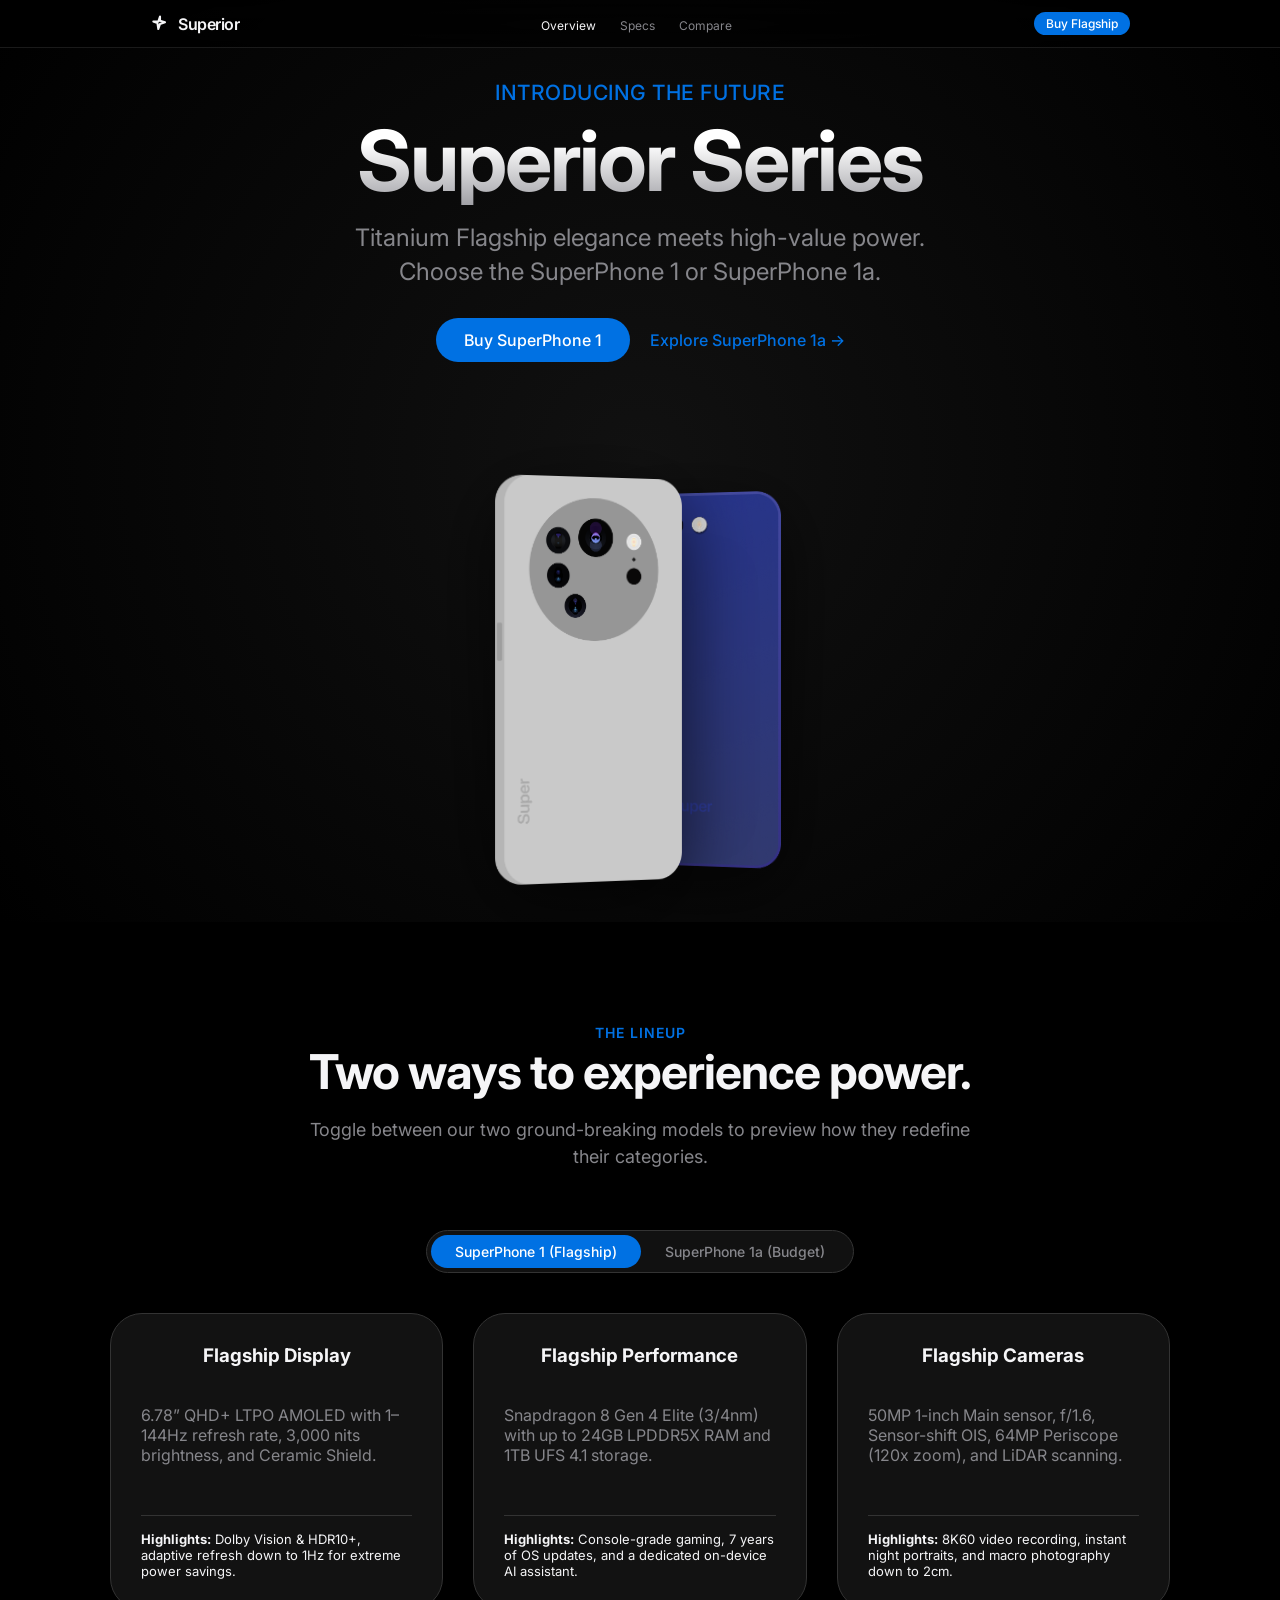
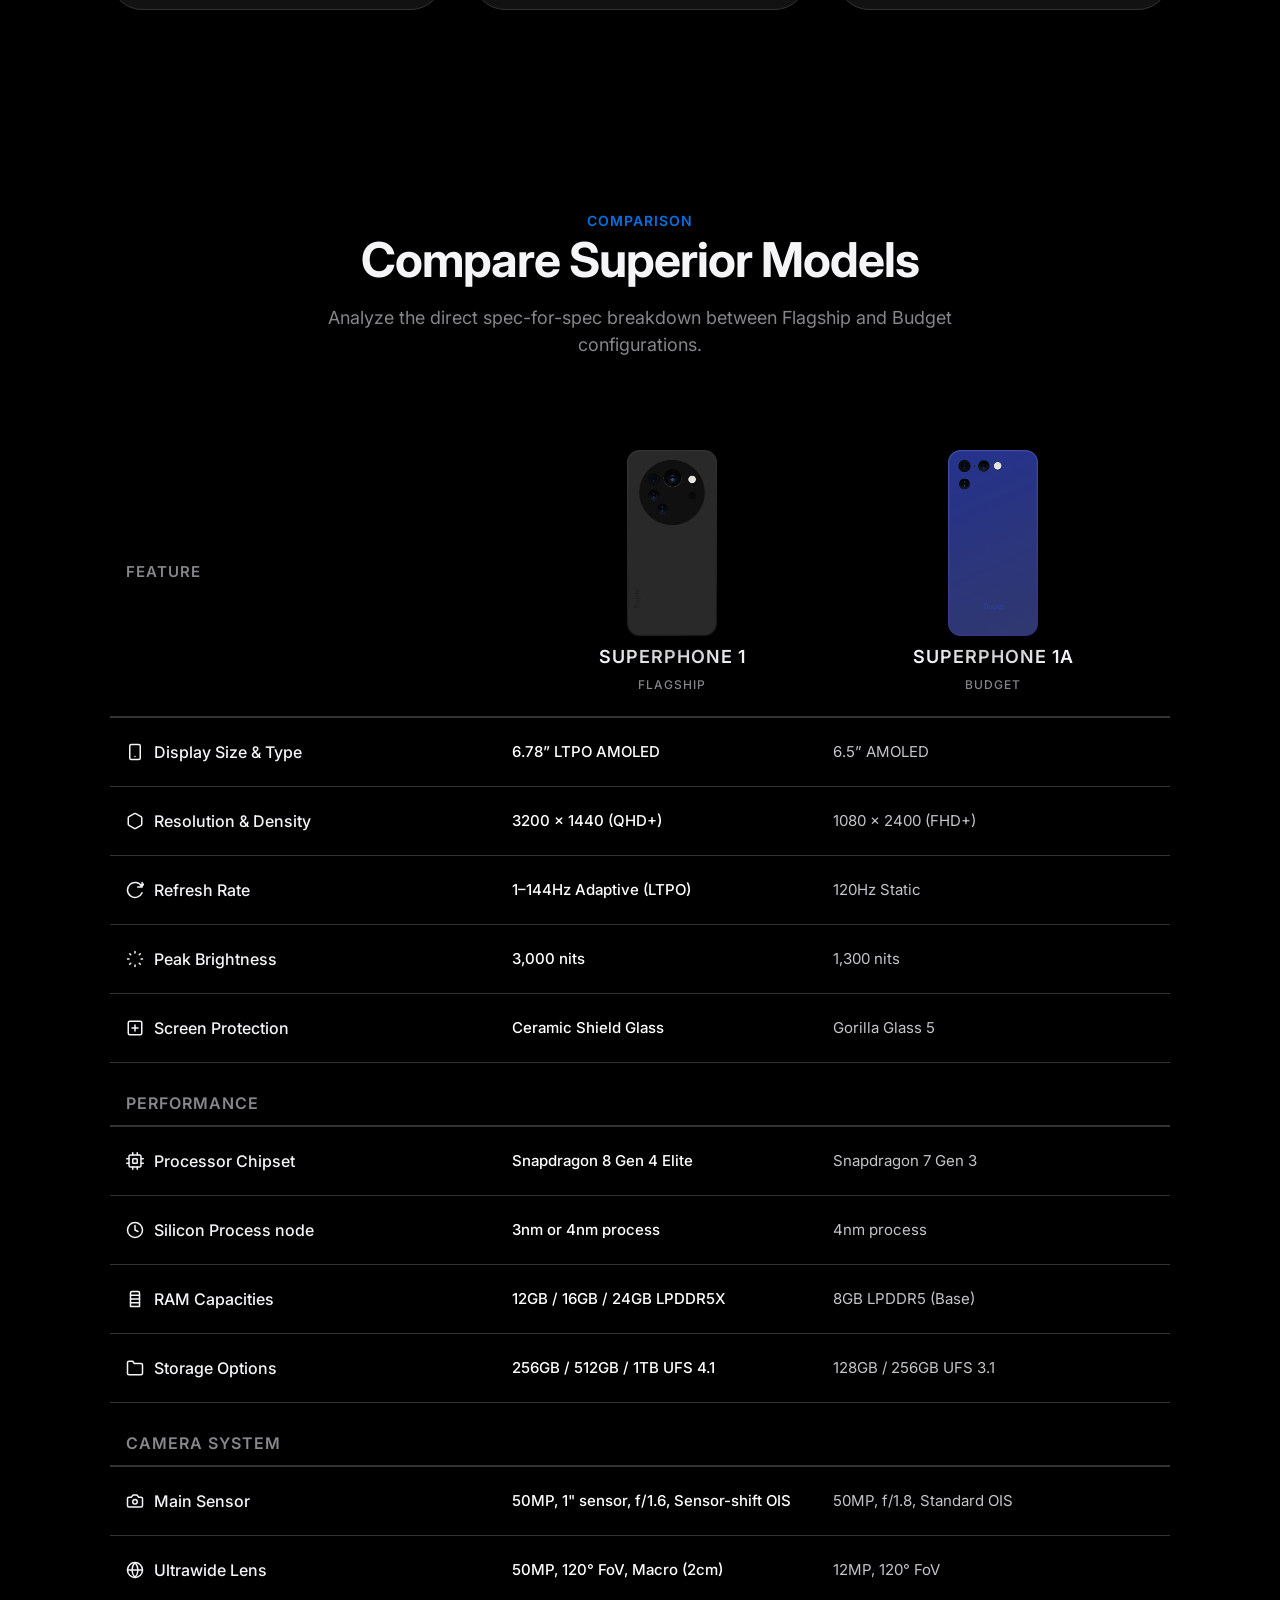
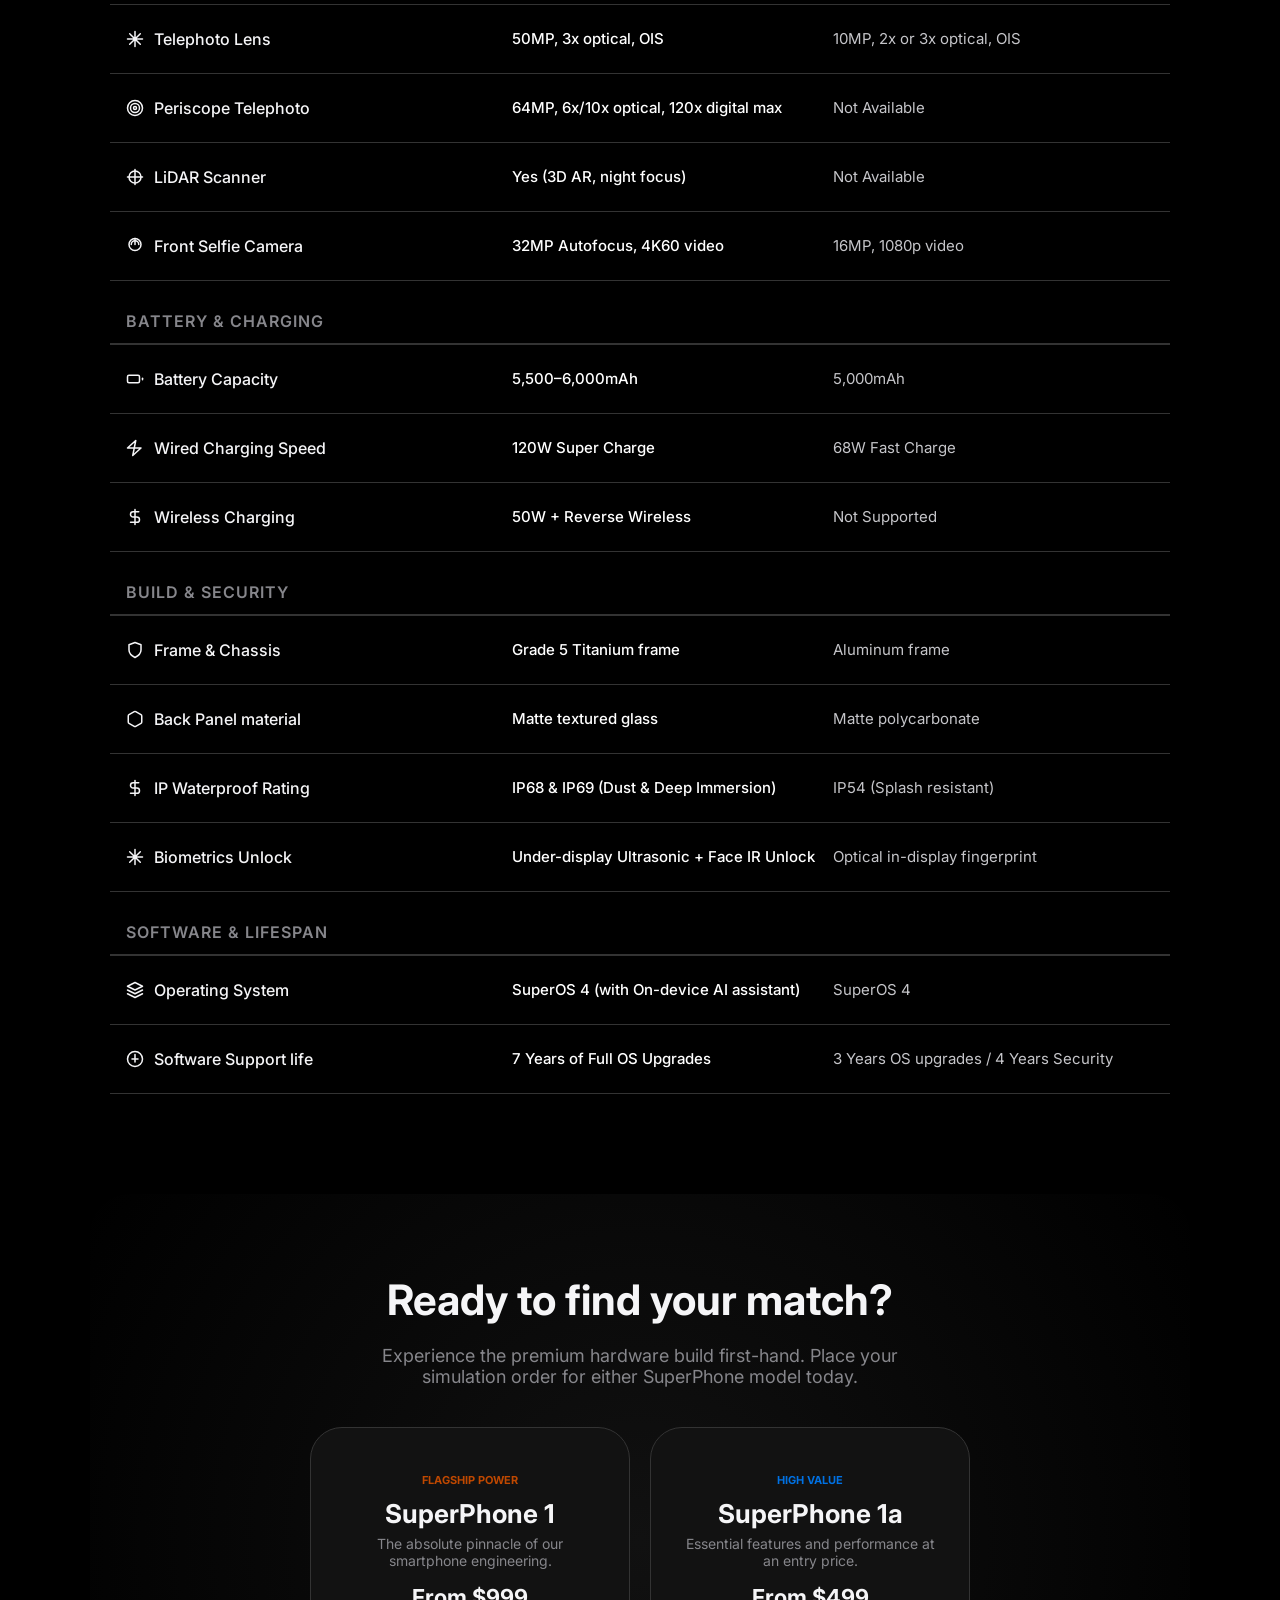
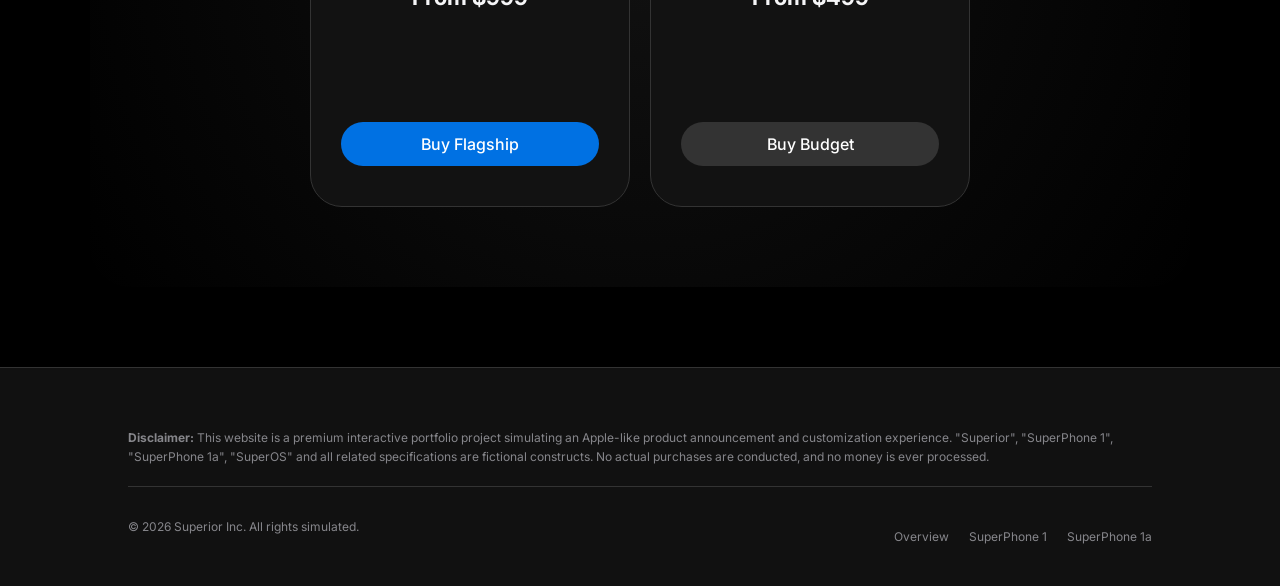
==== commit 828e4408: "Add files via upload" ====
--- a/index.html
+++ b/index.html
@@ -124,10 +124,18 @@
             </div>
 
             <div class="compare-container">
-                <div class="compare-row compare-row-header">
-                    <div>Feature</div>
-                    <div class="compare-col-title">SuperPhone 1 (Flagship)</div>
-                    <div class="compare-col-title">SuperPhone 1a (Budget)</div>
+                <div class="compare-row compare-row-header compare-row-images">
+                    <div class="compare-header-feature">Feature</div>
+                    <div class="compare-header-phone">
+                        <img src="assets/SuperPhone 1 Black.png" alt="SuperPhone 1 Space Black" class="compare-phone-img">
+                        <span class="compare-col-title">SuperPhone 1</span>
+                        <span class="compare-col-subtitle">Flagship</span>
+                    </div>
+                    <div class="compare-header-phone">
+                        <img src="assets/SuperPhone 1a Navy Blue.png" alt="SuperPhone 1a Navy Blue" class="compare-phone-img">
+                        <span class="compare-col-title">SuperPhone 1a</span>
+                        <span class="compare-col-subtitle">Budget</span>
+                    </div>
                 </div>
 
                 <!-- Display specs -->
--- a/styles.css
+++ b/styles.css
@@ -496,7 +496,72 @@
     color: var(--text-light-secondary);
 }
 
-/* Buy Page Configurations */
+/* Compare section phone image header */
+.compare-row-images {
+    padding: 32px 16px 24px;
+    align-items: center;
+    border-bottom: 2px solid var(--border-dark);
+}
+
+body.light-theme .compare-row-images {
+    border-bottom: 2px solid var(--border-light);
+}
+
+.compare-header-feature {
+    font-weight: 600;
+    font-size: 15px;
+    color: var(--text-dark-secondary);
+    text-transform: uppercase;
+    letter-spacing: 1px;
+}
+
+body.light-theme .compare-header-feature {
+    color: var(--text-light-secondary);
+}
+
+.compare-header-phone {
+    display: flex;
+    flex-direction: column;
+    align-items: center;
+    gap: 10px;
+    text-align: center;
+}
+
+.compare-phone-img {
+    width: 90px;
+    height: auto;
+    object-fit: contain;
+    filter: drop-shadow(0 8px 20px rgba(0,0,0,0.5));
+    transition: transform 0.3s cubic-bezier(0.25, 1, 0.5, 1);
+}
+
+.compare-phone-img:hover {
+    transform: scale(1.06) translateY(-4px);
+}
+
+.compare-col-title {
+    font-weight: 600;
+    font-size: 18px;
+    color: var(--text-dark-primary);
+}
+
+body.light-theme .compare-col-title {
+    color: var(--text-light-primary);
+}
+
+.compare-col-subtitle {
+    font-size: 12px;
+    font-weight: 500;
+    text-transform: uppercase;
+    letter-spacing: 1px;
+    color: var(--text-dark-secondary);
+}
+
+body.light-theme .compare-col-subtitle {
+    color: var(--text-light-secondary);
+}
+
+
 .buy-container {
     max-width: 1024px;
     margin: 80px auto 140px;
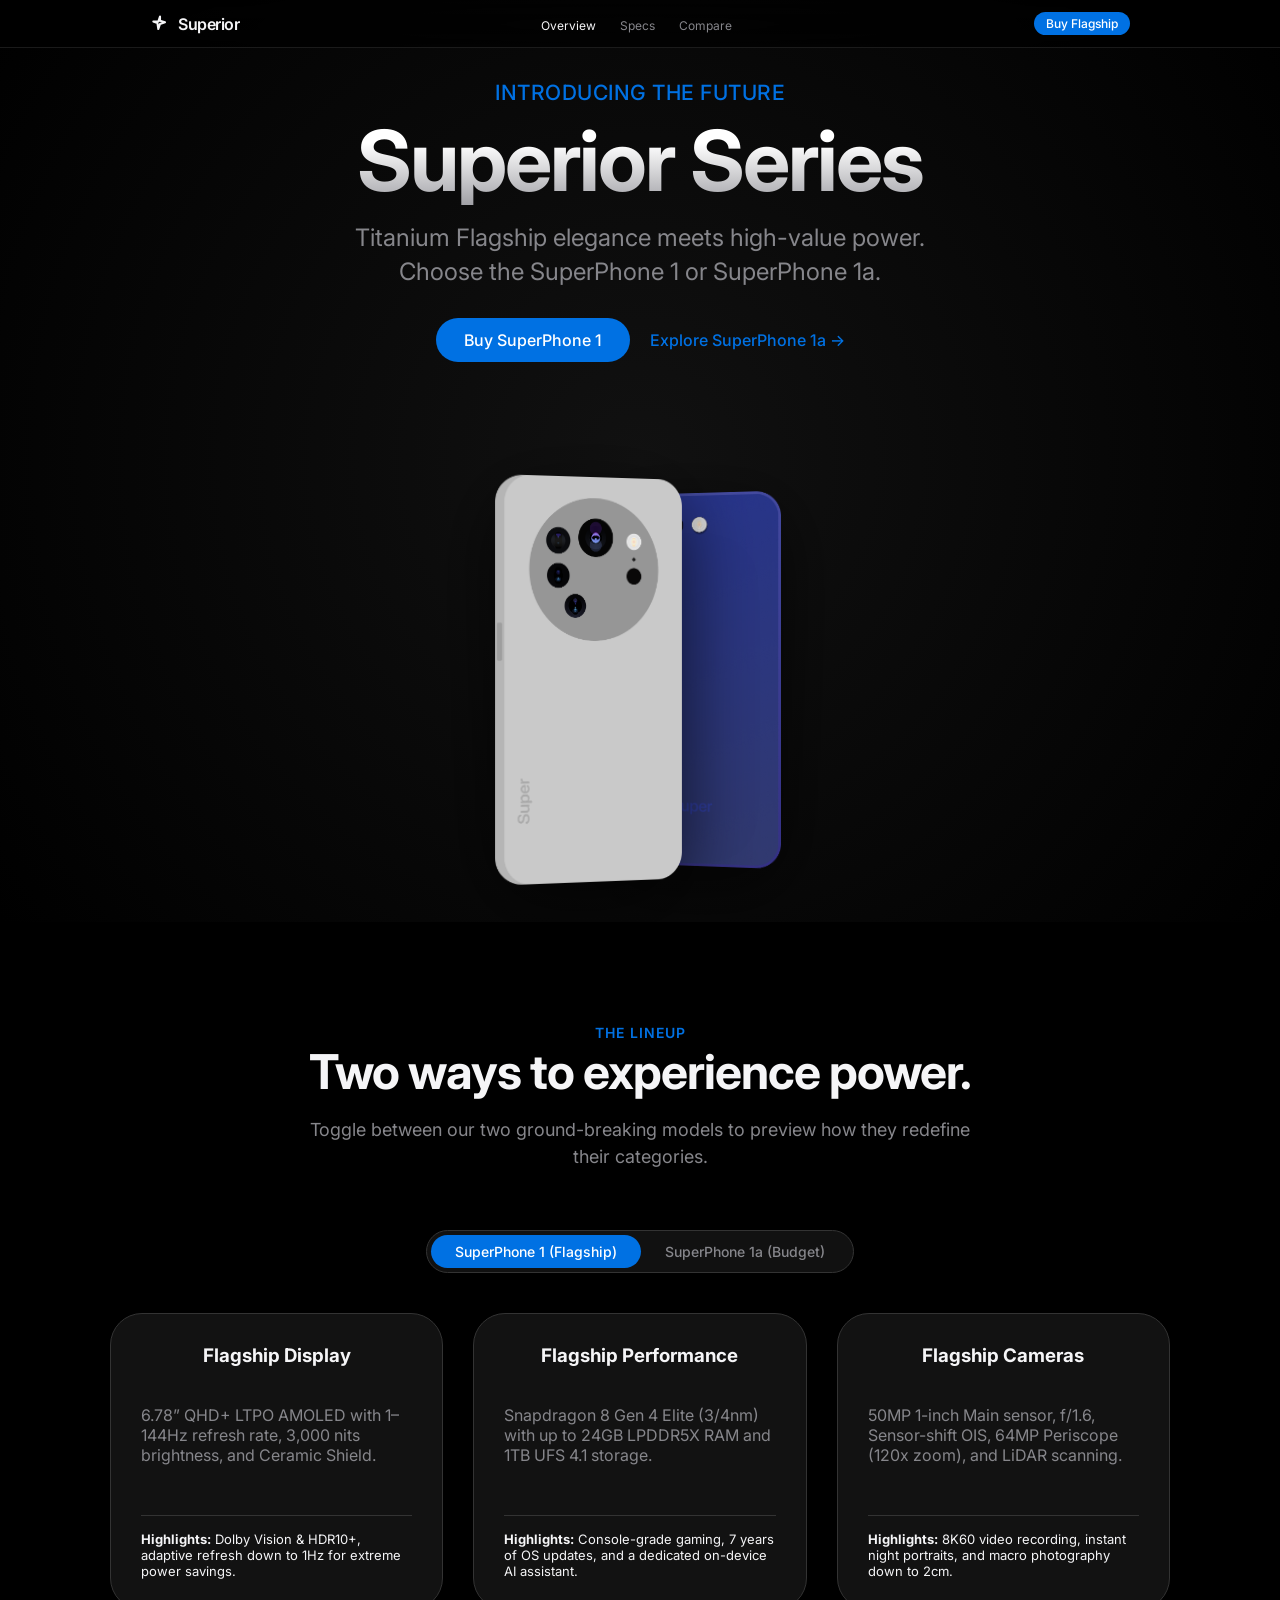
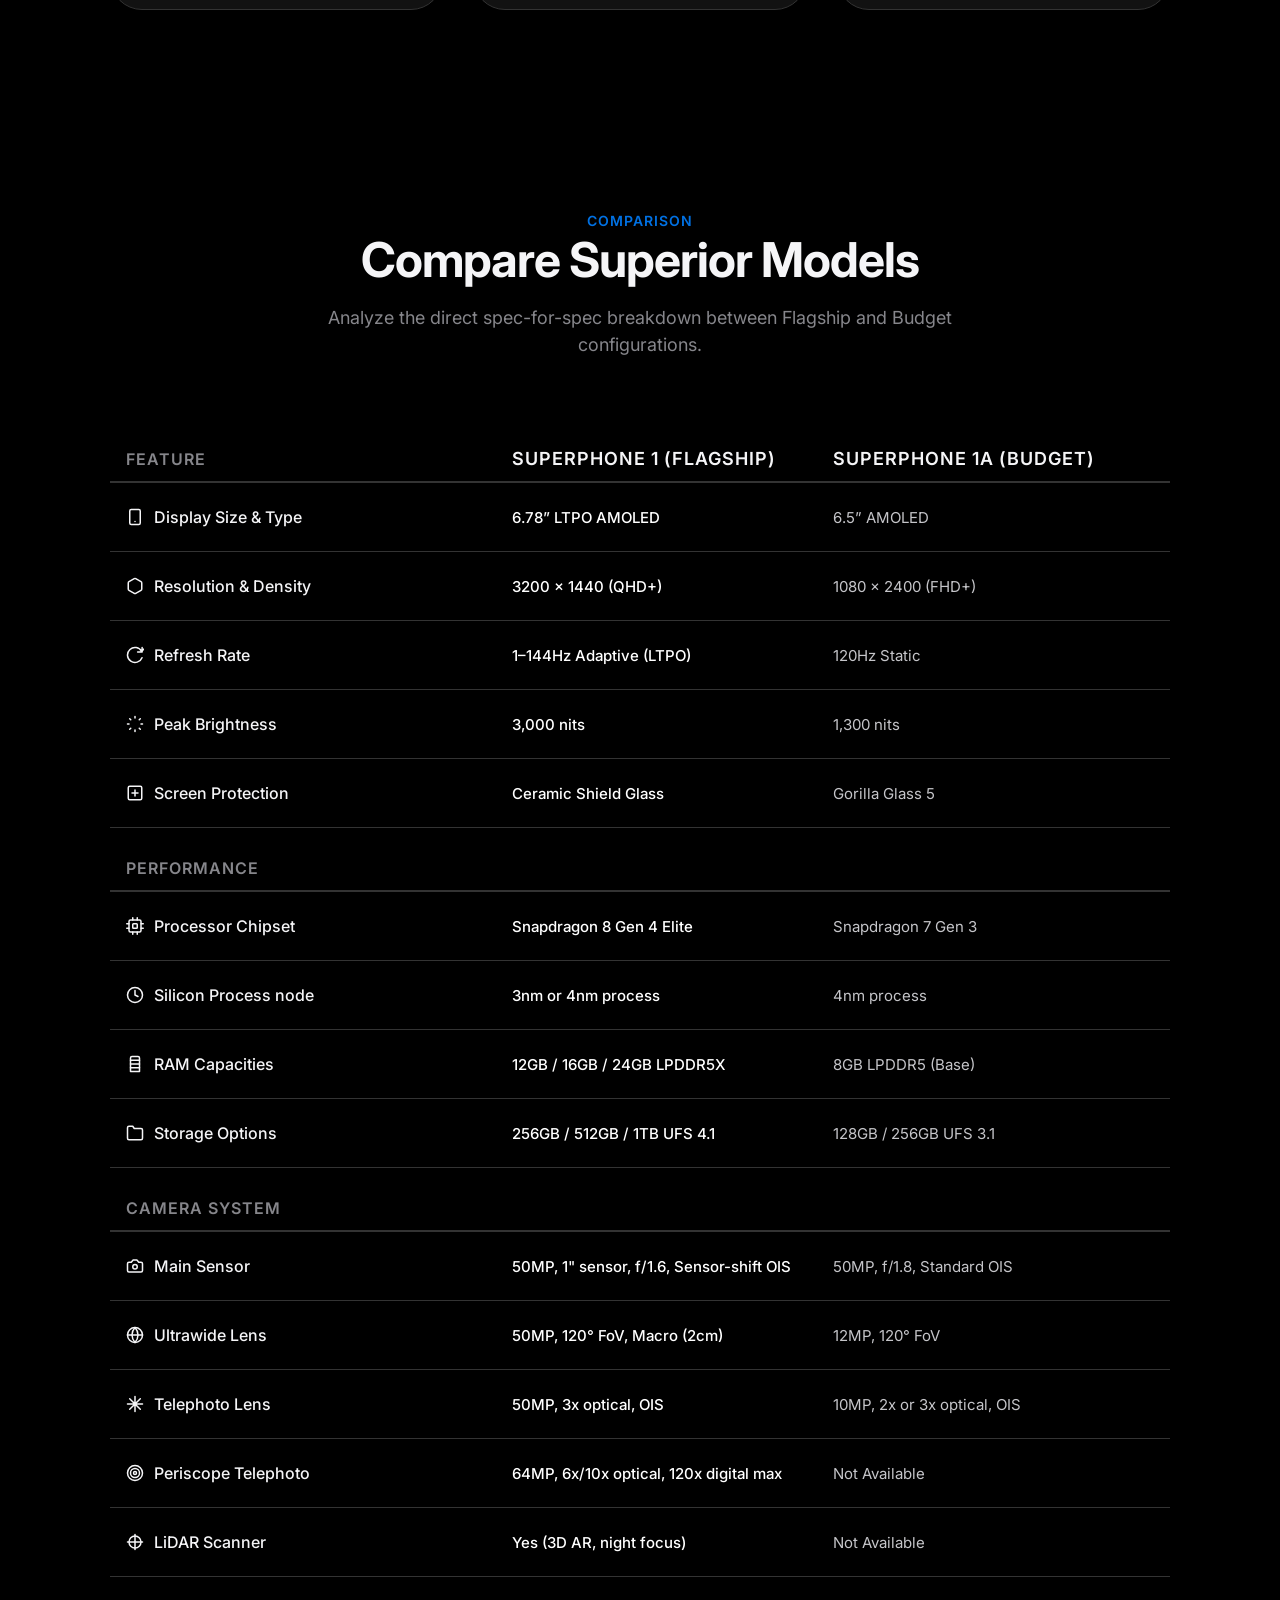
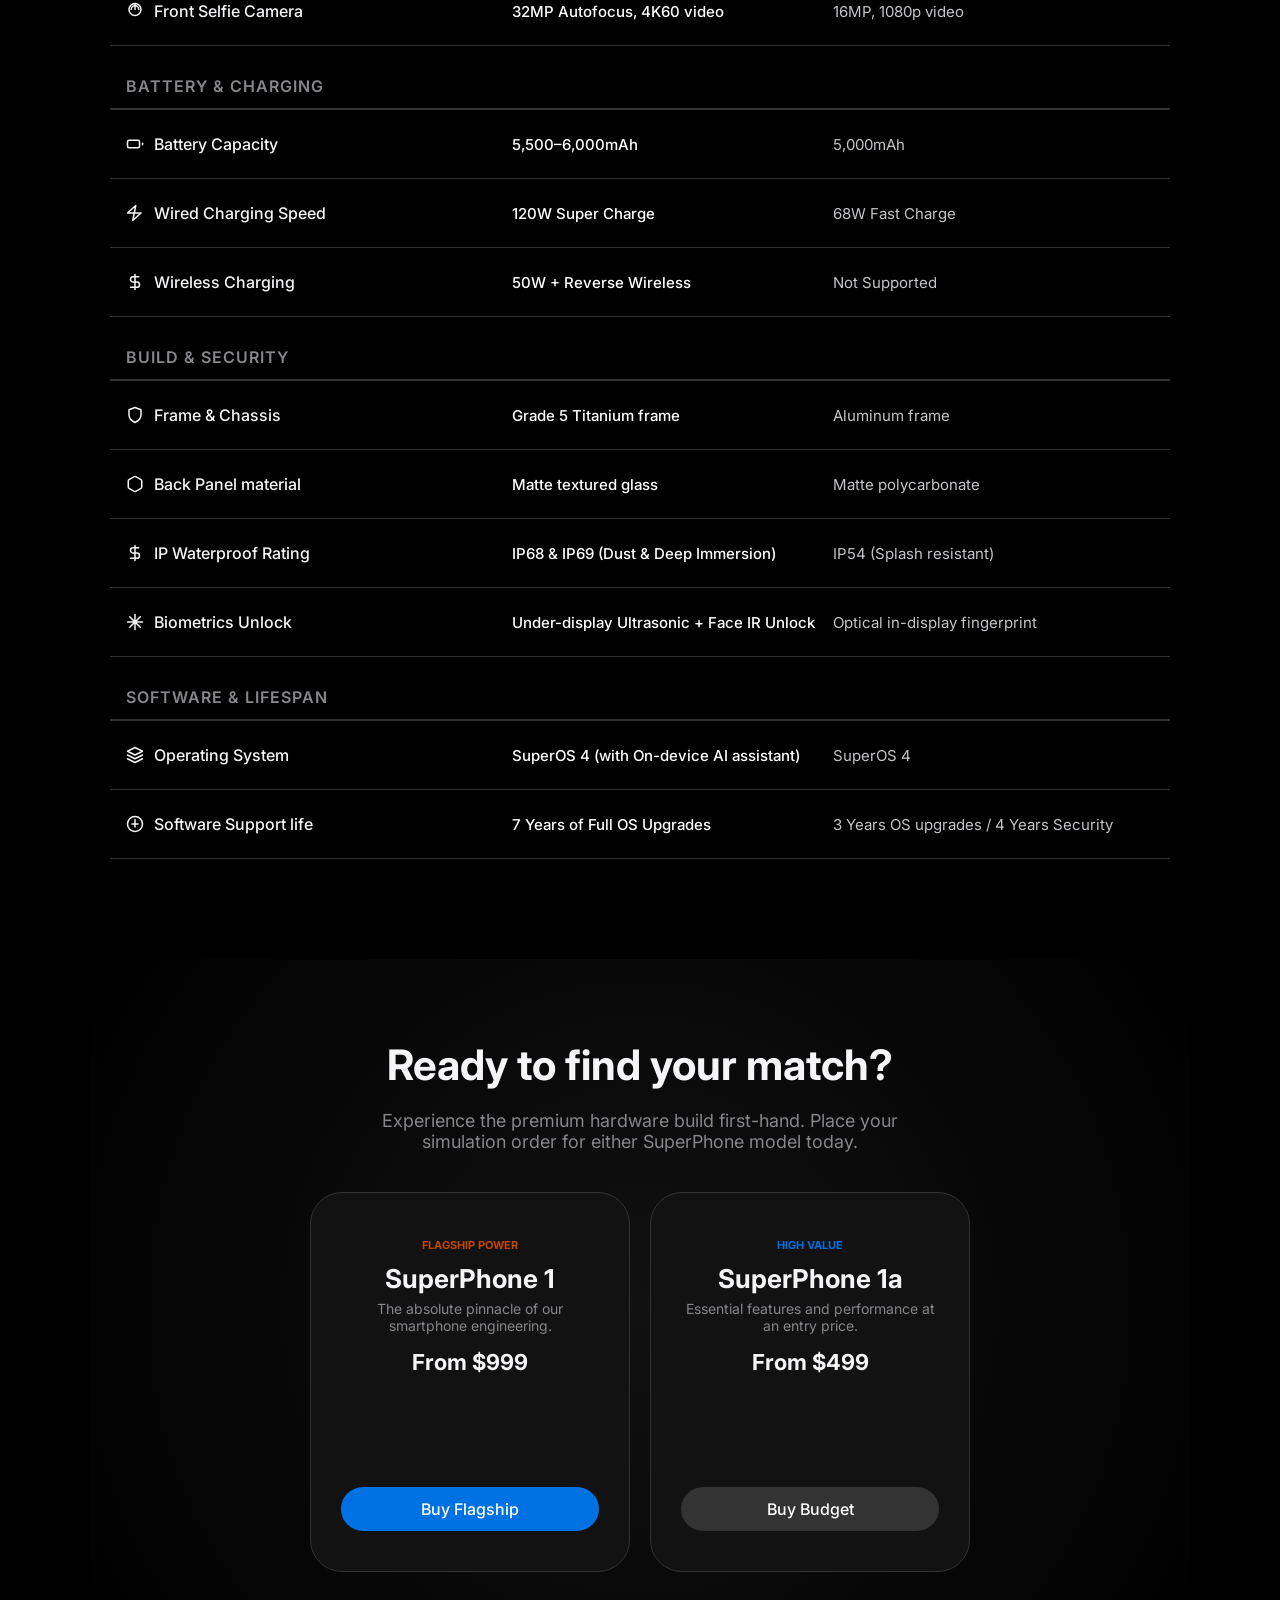
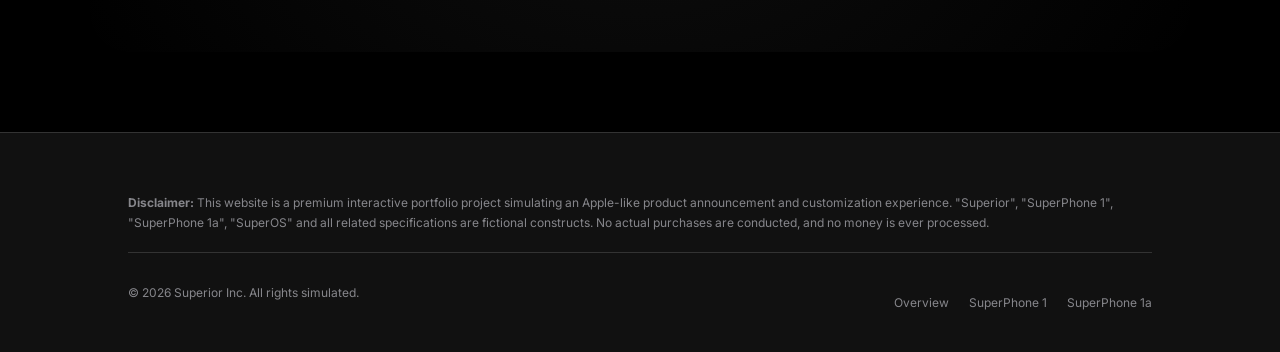
==== commit ee87f614: "Refactor compare row header structure in index.html" ====
--- a/index.html
+++ b/index.html
@@ -124,18 +124,10 @@
             </div>
 
             <div class="compare-container">
-                <div class="compare-row compare-row-header compare-row-images">
-                    <div class="compare-header-feature">Feature</div>
-                    <div class="compare-header-phone">
-                        <img src="assets/SuperPhone 1 Black.png" alt="SuperPhone 1 Space Black" class="compare-phone-img">
-                        <span class="compare-col-title">SuperPhone 1</span>
-                        <span class="compare-col-subtitle">Flagship</span>
-                    </div>
-                    <div class="compare-header-phone">
-                        <img src="assets/SuperPhone 1a Navy Blue.png" alt="SuperPhone 1a Navy Blue" class="compare-phone-img">
-                        <span class="compare-col-title">SuperPhone 1a</span>
-                        <span class="compare-col-subtitle">Budget</span>
-                    </div>
+               <div class="compare-row compare-row-header">
+                    <div>Feature</div>
+                    <div class="compare-col-title">SuperPhone 1 (Flagship)</div>
+                    <div class="compare-col-title">SuperPhone 1a (Budget)</div>
                 </div>
 
                 <!-- Display specs -->
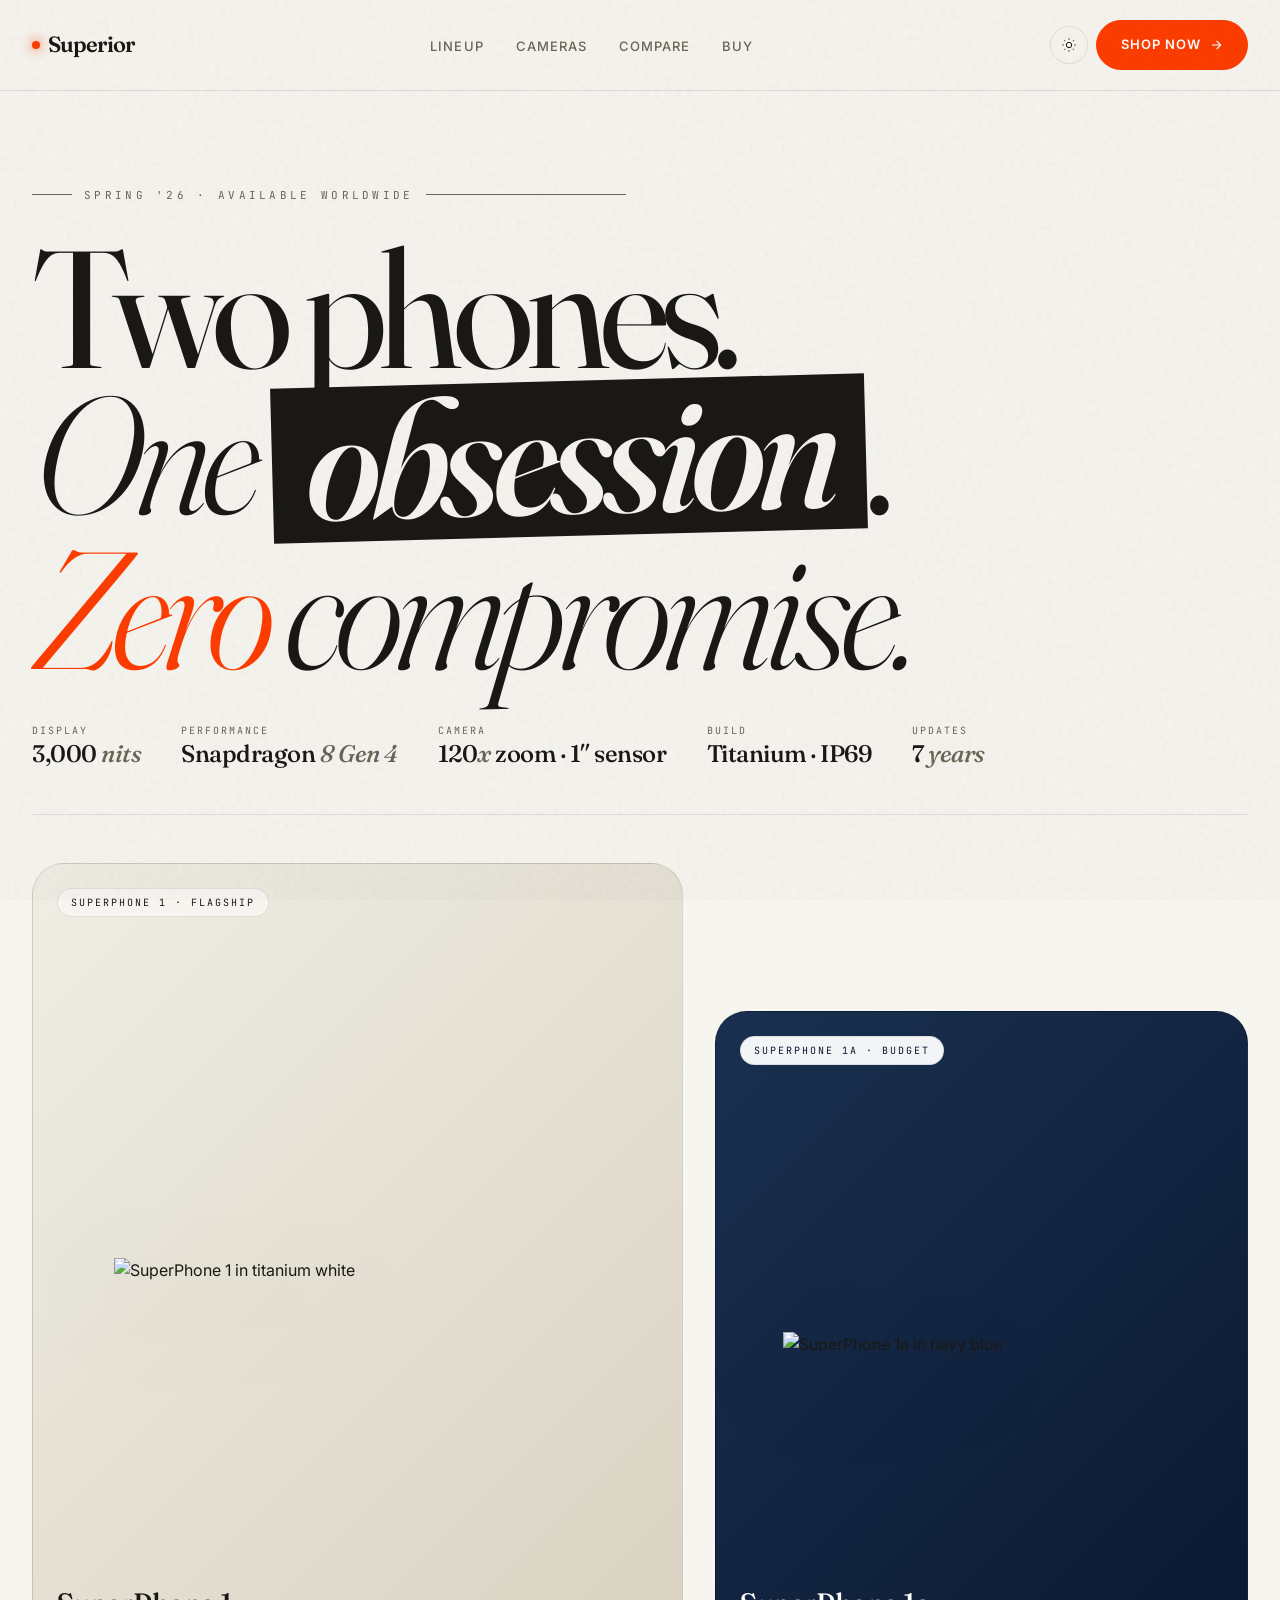
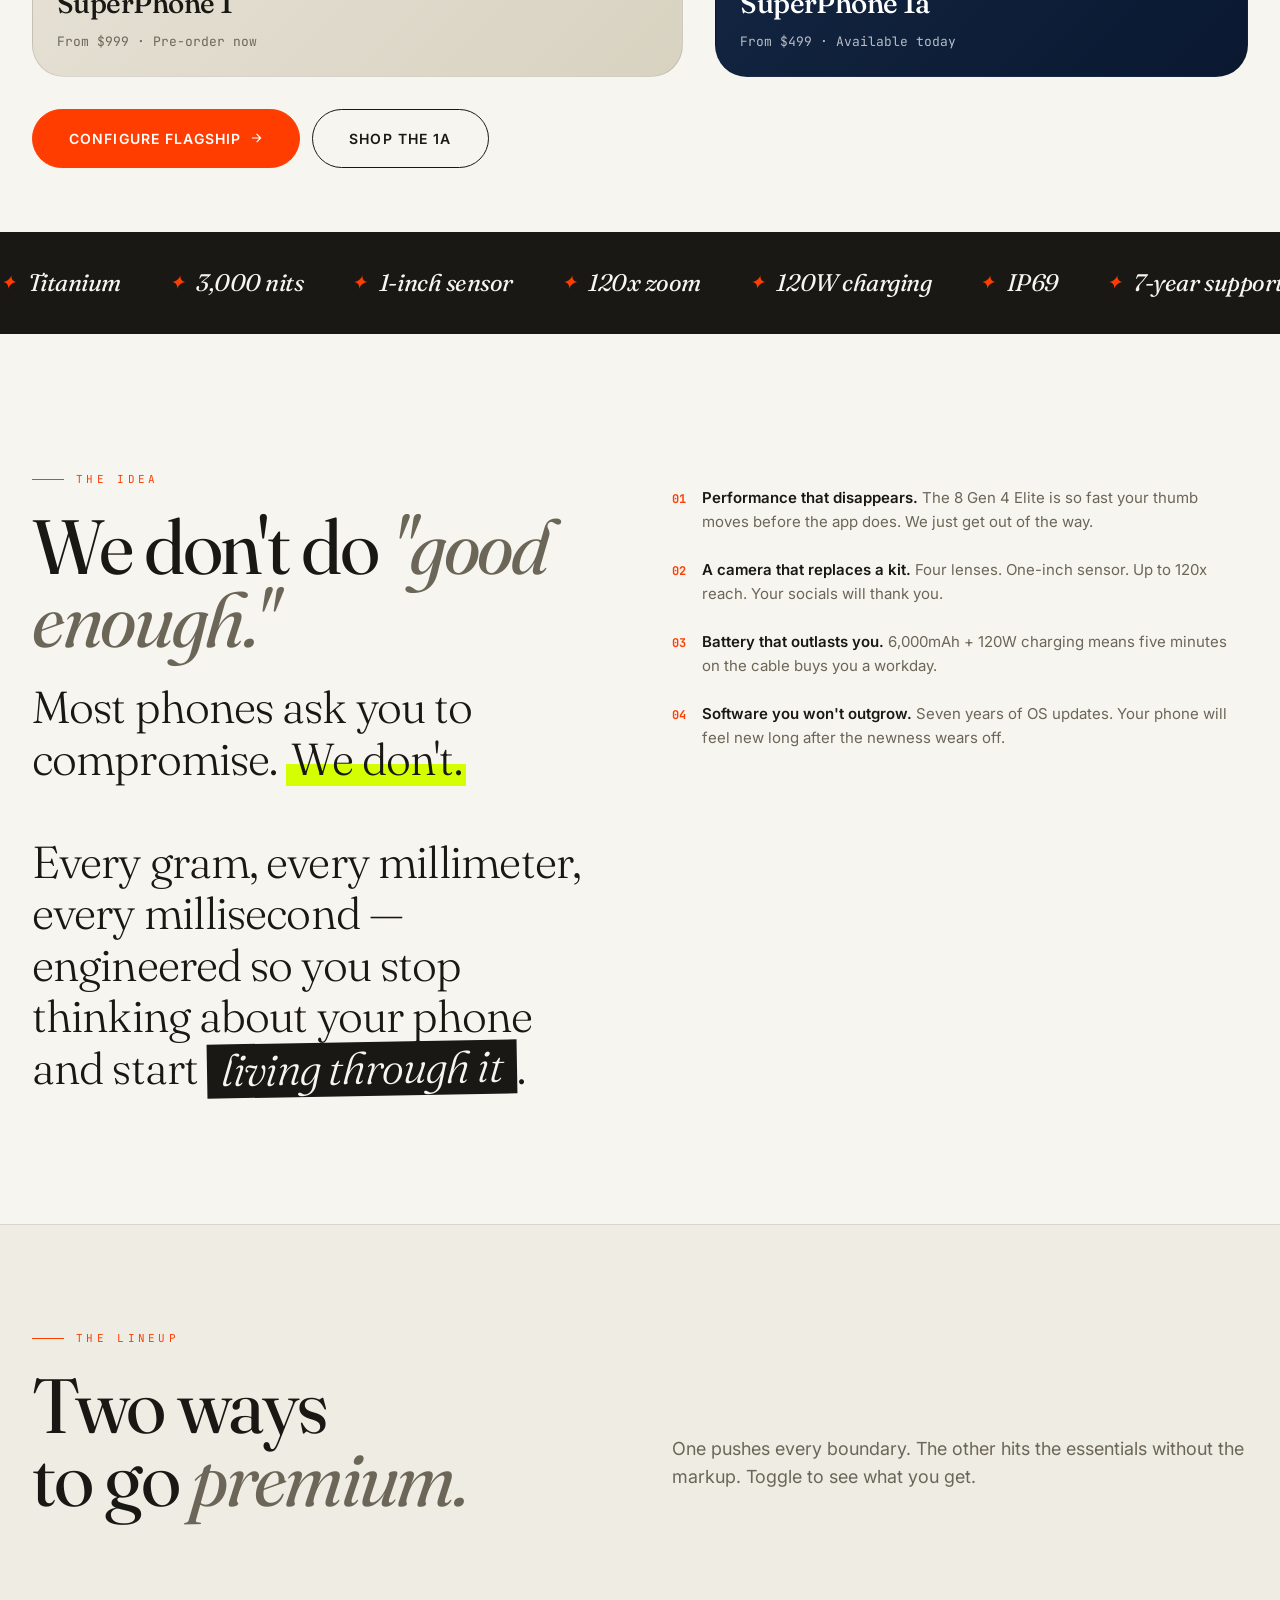
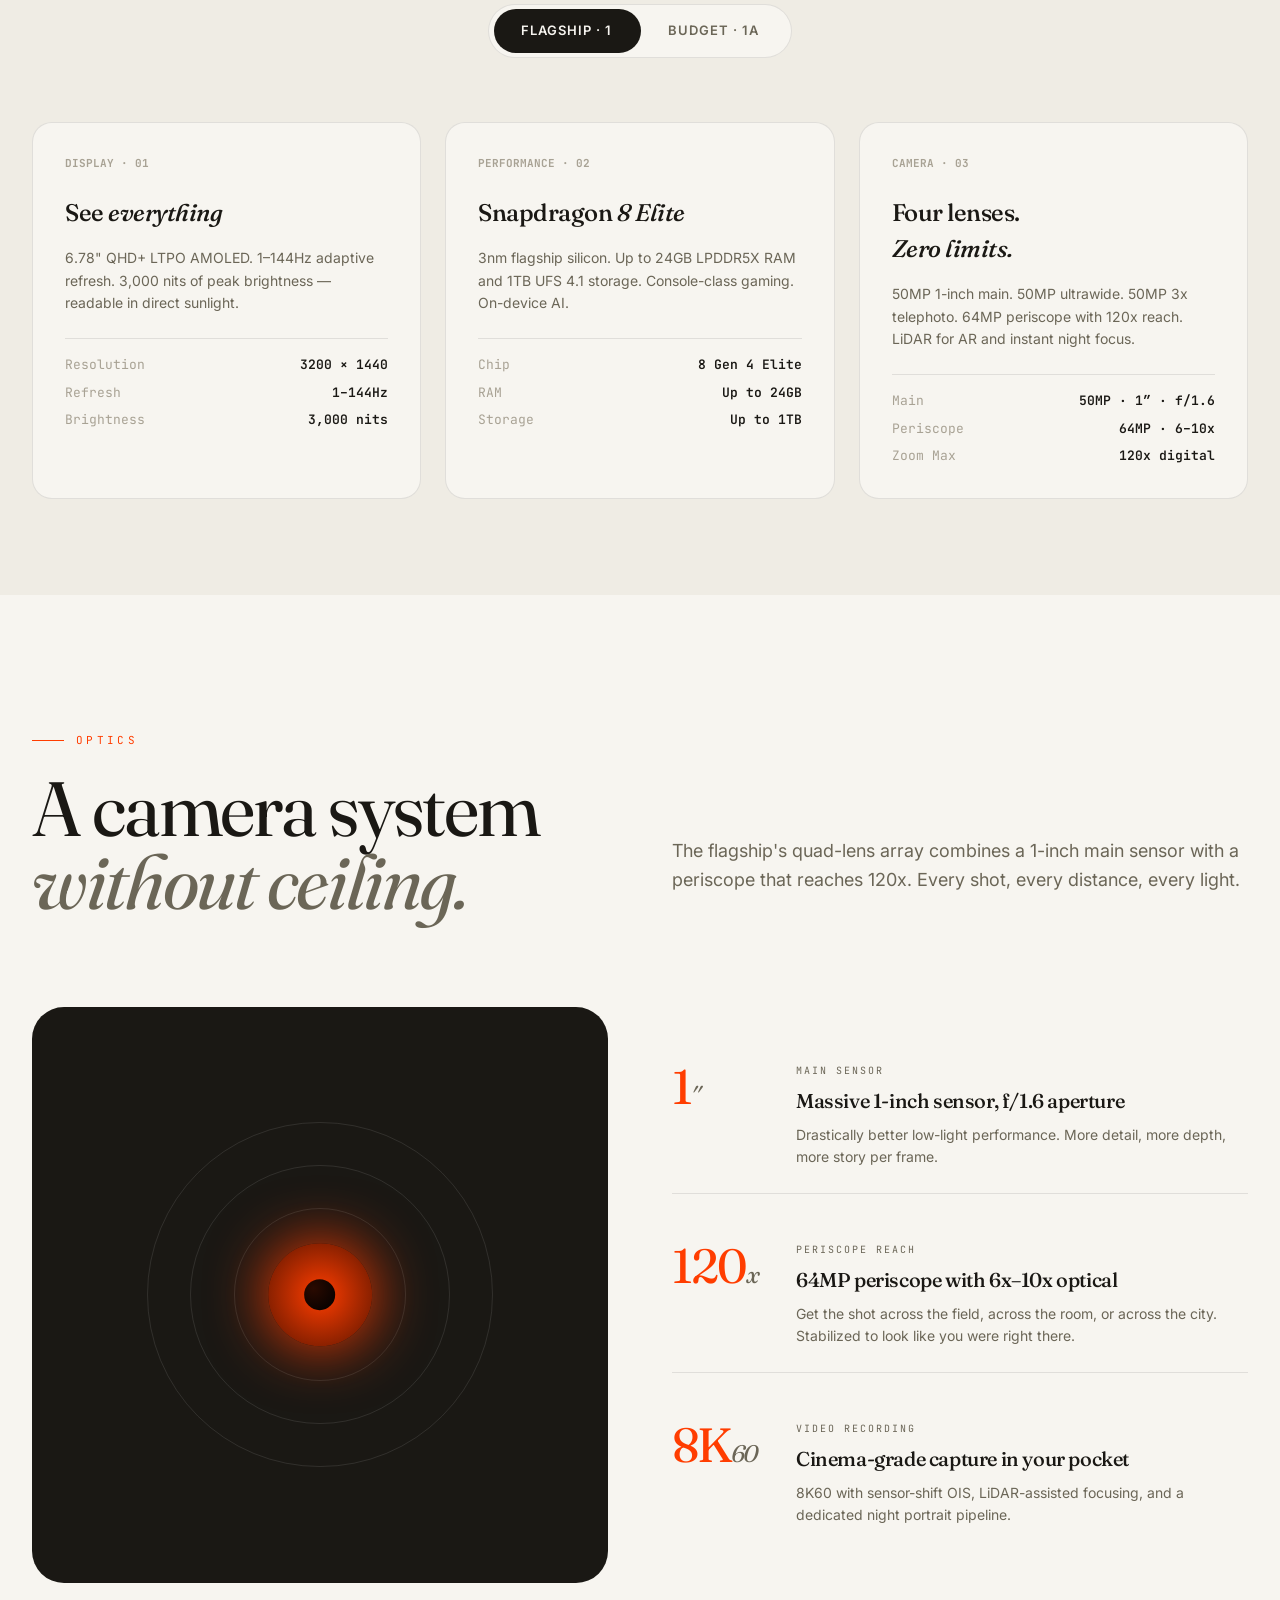
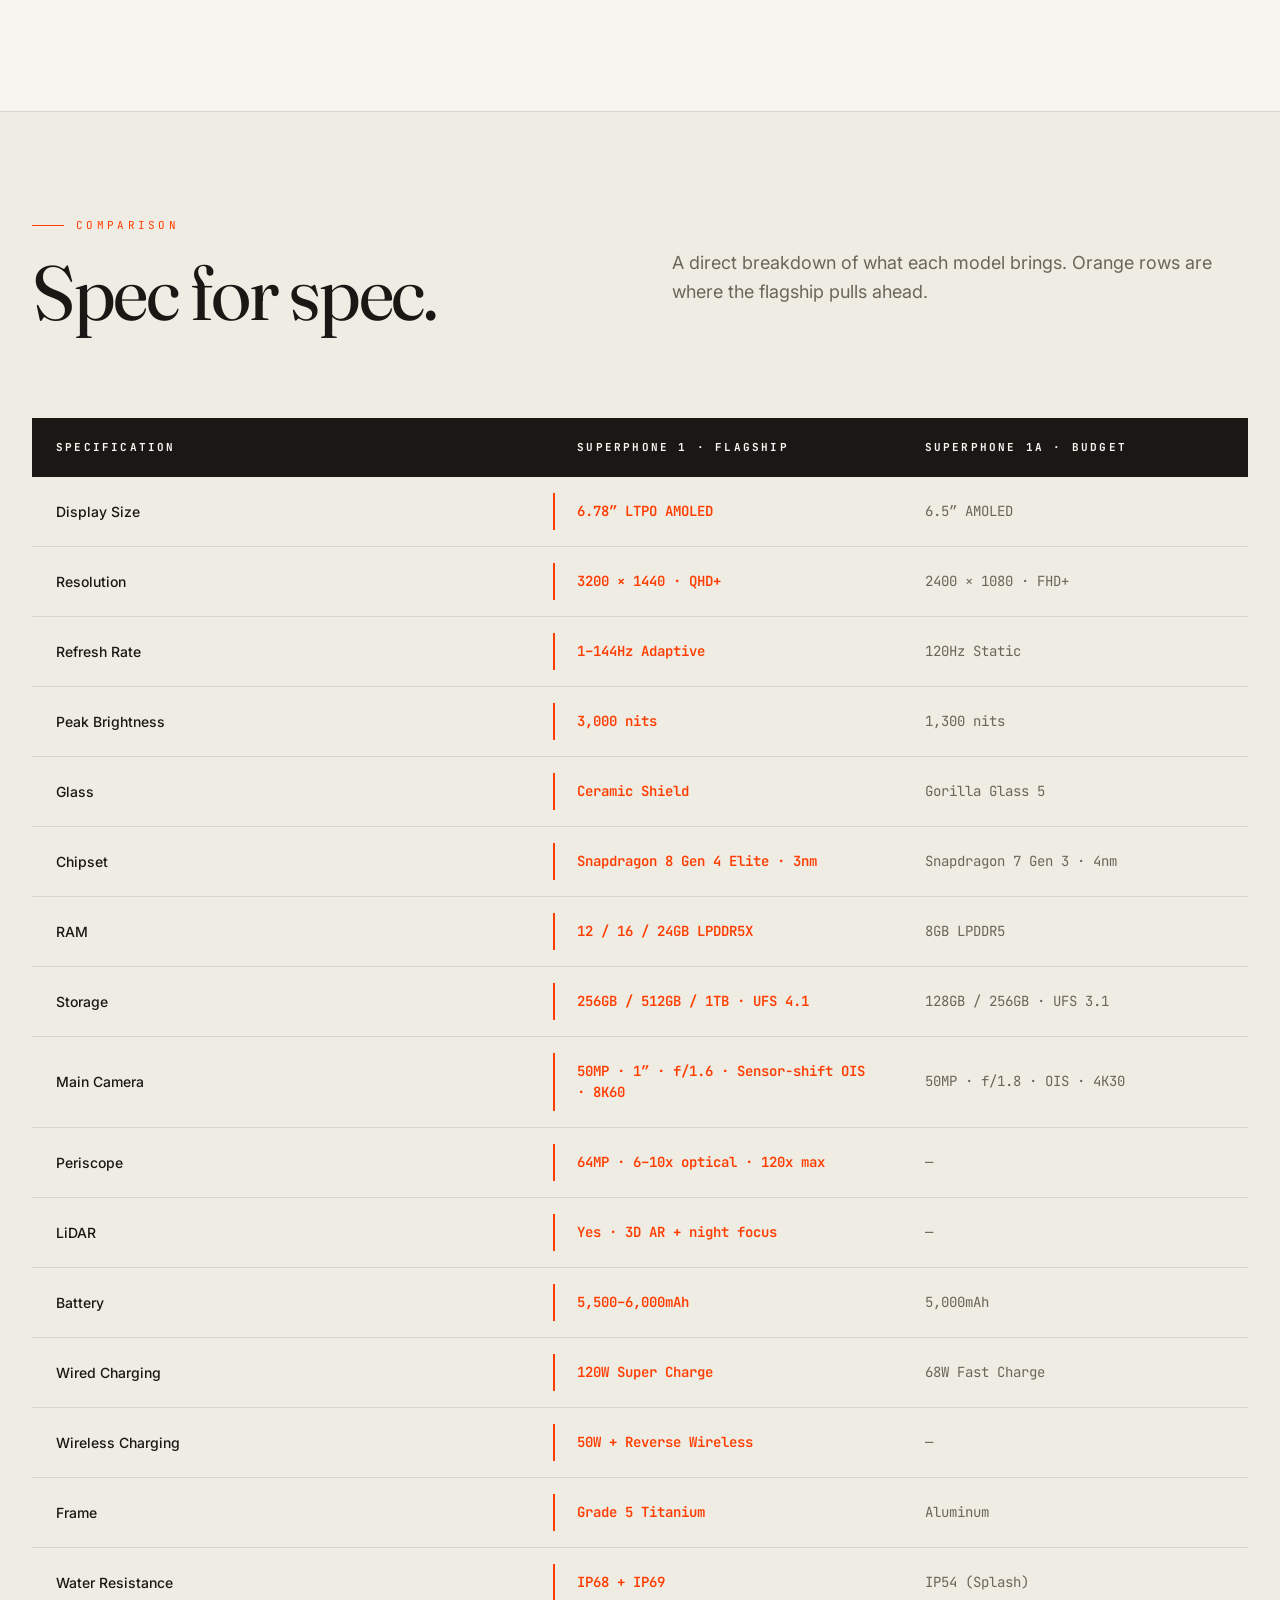
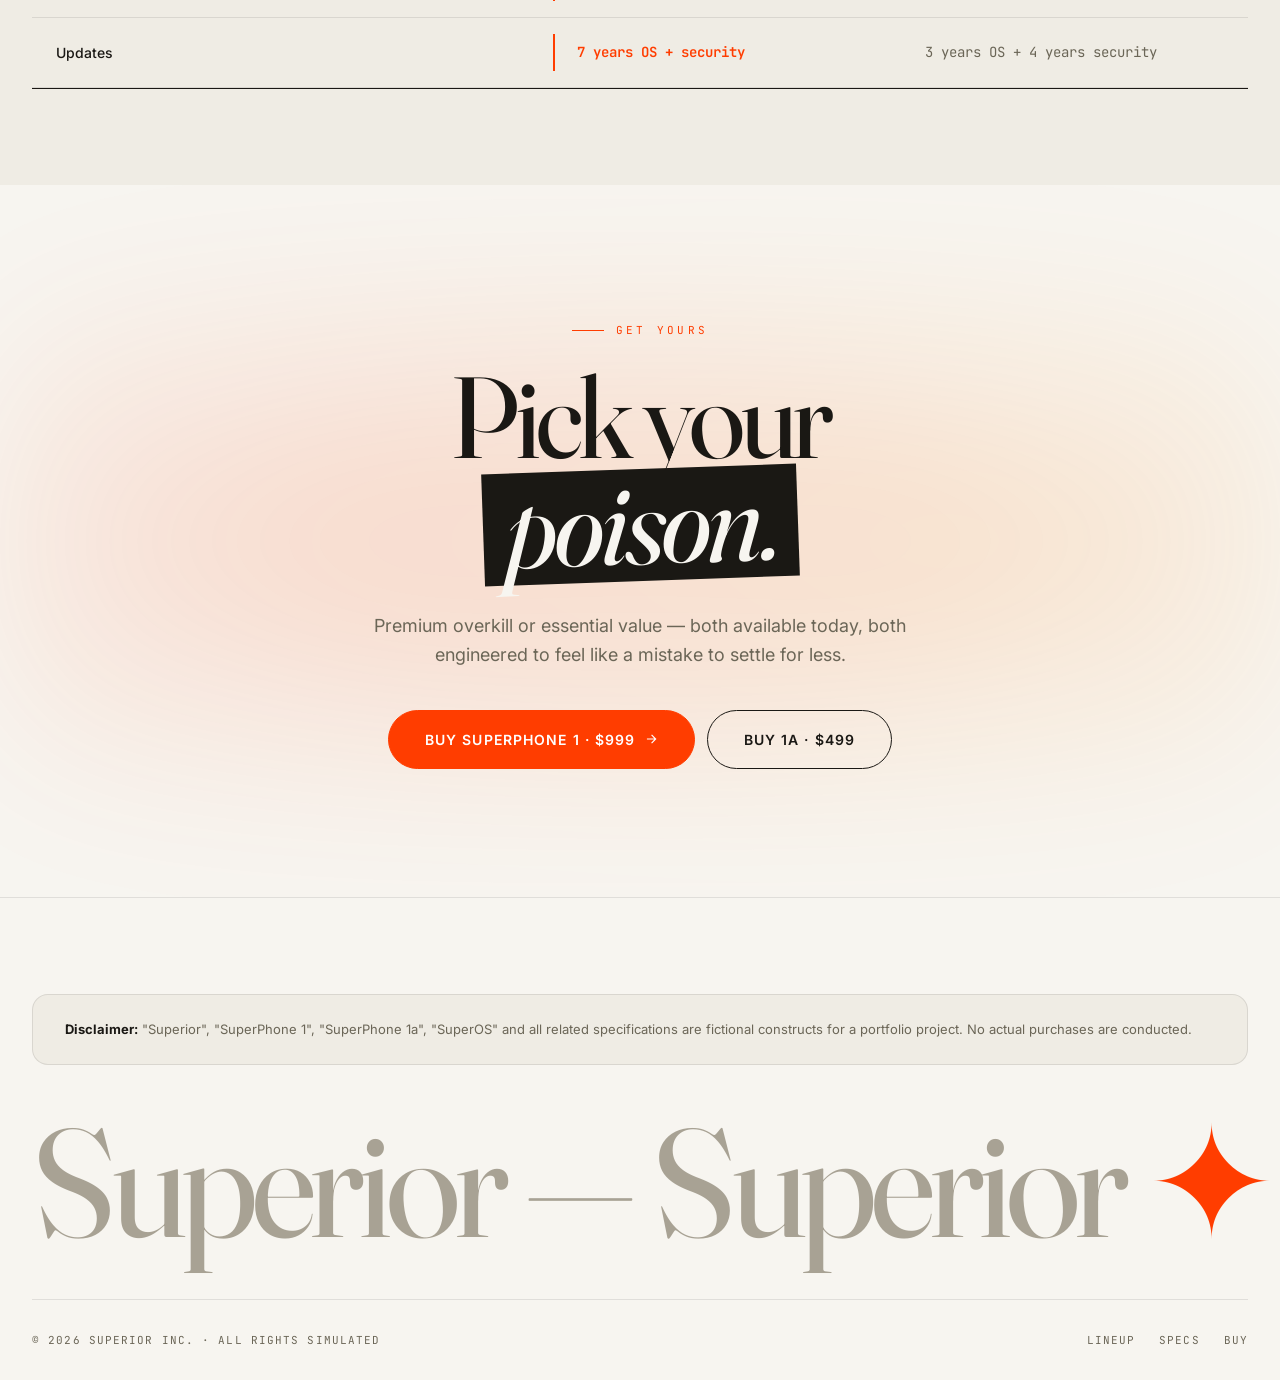
==== commit 32f8ff26: "Update index.html" ====
--- a/index.html
+++ b/index.html
@@ -1,456 +1,1385 @@
 <!DOCTYPE html>
 <html lang="en">
 <head>
-    <meta charset="UTF-8">
-    <meta name="viewport" content="width=device-width, initial-scale=1.0">
-    <title>Superior - Next-Generation Smartphones</title>
-    <meta name="description" content="Experience the ultimate smartphone lineup: SuperPhone 1 with Snapdragon 8 Gen 4 Elite and 120x zoom, and SuperPhone 1a. Premium design, unmatched performance.">
-    <link rel="stylesheet" href="styles.css">
+<meta charset="UTF-8">
+<meta name="viewport" content="width=device-width, initial-scale=1.0, user-scalable=no">
+<title>Superior — The SuperPhone 1 & 1a</title>
+<meta name="description" content="Two phones. Two philosophies. Choose yours.">
+<link rel="preconnect" href="https://fonts.googleapis.com">
+<link rel="preconnect" href="https://fonts.gstatic.com" crossorigin>
+<link href="https://fonts.googleapis.com/css2?family=Fraunces:opsz,wght@9..144,300;9..144,400;9..144,500;9..144,700;9..144,900&family=Inter:wght@300;400;500;600;700;800&family=JetBrains+Mono:wght@400;500;600;700&display=swap" rel="stylesheet">
+<style>
+/* ============================================
+   TOKENS
+   ============================================ */
+:root {
+  --bg: #f7f5f0;
+  --bg-1: #efece4;
+  --bg-2: #e6e2d6;
+  --paper: #fbfaf6;
+  --fg: #1a1814;
+  --fg-mute: #6b6657;
+  --fg-dim: #a8a294;
+  --line: rgba(26, 24, 20, 0.1);
+  --line-strong: rgba(26, 24, 20, 0.2);
+  --accent: #ff3d00;
+  --accent-2: #ff7a00;
+  --accent-3: #d4ff00;
+  --ink: #1a1814;
+  --font-display: 'Fraunces', serif;
+  --font-sans: 'Inter', -apple-system, sans-serif;
+  --font-mono: 'JetBrains Mono', monospace;
+  --ease: cubic-bezier(0.65, 0.05, 0.36, 1);
+  --ease-out: cubic-bezier(0.16, 1, 0.3, 1);
+  --ease-bounce: cubic-bezier(0.34, 1.56, 0.64, 1);
+  --container: 1400px;
+  --grain: url("data:image/svg+xml;utf8,<svg viewBox='0 0 200 200' xmlns='http://www.w3.org/2000/svg'><filter id='n'><feTurbulence type='fractalNoise' baseFrequency='0.85' numOctaves='2' stitchTiles='stitch'/><feColorMatrix values='0 0 0 0 0 0 0 0 0 0 0 0 0 0 0 0 0 0 0.5 0'/></filter><rect width='100%25' height='100%25' filter='url(%23n)'/></svg>");
+}
+[data-theme="dark"] {
+  --bg: #0a0a0c;
+  --bg-1: #111114;
+  --bg-2: #18181c;
+  --paper: #0e0e10;
+  --fg: #f5f3ee;
+  --fg-mute: #a8a39a;
+  --fg-dim: #6b6760;
+  --line: rgba(245, 243, 238, 0.1);
+  --line-strong: rgba(245, 243, 238, 0.2);
+  --accent: #ff5722;
+  --accent-2: #ffab00;
+  --accent-3: #d4ff00;
+  --ink: #f5f3ee;
+}
+
+* { margin: 0; padding: 0; box-sizing: border-box; }
+html { scroll-behavior: smooth; -webkit-font-smoothing: antialiased; -moz-osx-font-smoothing: grayscale; }
+body {
+  font-family: var(--font-sans);
+  background: var(--bg);
+  color: var(--fg);
+  line-height: 1.5;
+  overflow-x: hidden;
+  transition: background 0.6s var(--ease), color 0.6s var(--ease);
+  position: relative;
+  min-height: 100vh;
+}
+body::before {
+  content: '';
+  position: fixed;
+  inset: 0;
+  background-image: var(--grain);
+  opacity: 0.06;
+  pointer-events: none;
+  z-index: 9999;
+  mix-blend-mode: multiply;
+}
+[data-theme="dark"] body::before { mix-blend-mode: screen; }
+img, video { max-width: 100%; display: block; }
+a { color: inherit; text-decoration: none; }
+button { font: inherit; color: inherit; background: none; border: none; cursor: pointer; }
+::selection { background: var(--accent); color: var(--bg); }
+
+.container { max-width: var(--container); margin: 0 auto; padding: 0 2rem; }
+@media (max-width: 768px) { .container { padding: 0 1.25rem; } }
+
+/* ============================================
+   NAV
+   ============================================ */
+.nav {
+  position: sticky;
+  top: 0;
+  z-index: 100;
+  padding: 1.25rem 0;
+  background: color-mix(in srgb, var(--bg) 75%, transparent);
+  backdrop-filter: blur(20px) saturate(180%);
+  -webkit-backdrop-filter: blur(20px) saturate(180%);
+  border-bottom: 1px solid var(--line);
+}
+.nav-inner {
+  max-width: var(--container);
+  margin: 0 auto;
+  padding: 0 2rem;
+  display: flex;
+  align-items: center;
+  justify-content: space-between;
+  gap: 2rem;
+}
+.nav-logo {
+  font-family: var(--font-display);
+  font-size: 1.375rem;
+  font-weight: 600;
+  letter-spacing: -0.04em;
+  display: flex;
+  align-items: center;
+  gap: 0.5rem;
+}
+.nav-logo::before {
+  content: '';
+  width: 8px; height: 8px;
+  background: var(--accent);
+  border-radius: 50%;
+  animation: pulse 2s ease-in-out infinite;
+  box-shadow: 0 0 12px var(--accent);
+}
+@keyframes pulse { 0%, 100% { transform: scale(1); opacity: 1; } 50% { transform: scale(1.4); opacity: 0.7; } }
+.nav-links { display: flex; gap: 2rem; align-items: center; list-style: none; }
+.nav-link {
+  font-size: 13px;
+  font-weight: 500;
+  color: var(--fg-mute);
+  transition: color 0.3s;
+  text-transform: uppercase;
+  letter-spacing: 0.08em;
+  position: relative;
+}
+.nav-link:hover { color: var(--fg); }
+.nav-link.active { color: var(--fg); }
+.nav-link.active::after {
+  content: '';
+  position: absolute;
+  bottom: -8px; left: 0; right: 0;
+  height: 2px;
+  background: var(--accent);
+}
+.nav-actions { display: flex; gap: 0.5rem; align-items: center; }
+.icon-btn {
+  width: 38px; height: 38px;
+  display: grid; place-items: center;
+  border-radius: 50%;
+  border: 1px solid var(--line);
+  color: var(--fg);
+  transition: all 0.3s var(--ease);
+}
+.icon-btn:hover { border-color: var(--fg); transform: scale(1.05) rotate(8deg); }
+.icon-btn svg { width: 16px; height: 16px; }
+@media (max-width: 768px) {
+  .nav-inner { padding: 0 1.25rem; }
+  .nav-links { display: none; }
+}
+
+/* ============================================
+   BUTTONS
+   ============================================ */
+.btn {
+  display: inline-flex;
+  align-items: center;
+  gap: 0.5rem;
+  padding: 0.875rem 1.5rem;
+  font-size: 13px;
+  font-weight: 600;
+  border-radius: 100px;
+  transition: all 0.4s var(--ease);
+  white-space: nowrap;
+  text-transform: uppercase;
+  letter-spacing: 0.08em;
+  border: 1.5px solid var(--ink);
+  background: var(--ink);
+  color: var(--bg);
+}
+.btn:hover { transform: translateY(-2px); box-shadow: 0 8px 24px rgba(0,0,0,0.15); }
+.btn-primary { background: var(--accent); border-color: var(--accent); color: white; }
+.btn-primary:hover { box-shadow: 0 8px 24px rgba(255, 61, 0, 0.4); }
+.btn-ghost { background: transparent; color: var(--fg); }
+.btn-ghost:hover { background: var(--fg); color: var(--bg); }
+.btn-large { padding: 1.125rem 2.25rem; font-size: 14px; }
+.btn svg { width: 14px; height: 14px; transition: transform 0.4s var(--ease); }
+.btn:hover svg { transform: translateX(4px); }
+
+/* ============================================
+   HERO
+   ============================================ */
+.hero {
+  padding: 6rem 0 4rem;
+  position: relative;
+  overflow: hidden;
+}
+.hero-eyebrow {
+  font-family: var(--font-mono);
+  font-size: 11px;
+  text-transform: uppercase;
+  letter-spacing: 0.3em;
+  color: var(--fg-mute);
+  margin-bottom: 2rem;
+  display: flex;
+  align-items: center;
+  gap: 0.75rem;
+}
+.hero-eyebrow::before, .hero-eyebrow::after {
+  content: '';
+  flex: 0 0 40px;
+  height: 1px;
+  background: var(--fg-mute);
+}
+.hero-eyebrow::after { flex: 1; max-width: 200px; }
+.hero-title {
+  font-family: var(--font-display);
+  font-size: clamp(4rem, 13vw, 12rem);
+  font-weight: 400;
+  line-height: 0.88;
+  letter-spacing: -0.05em;
+  margin-bottom: 2.5rem;
+}
+.hero-title .italic { font-style: italic; font-weight: 300; }
+.hero-title .accent {
+  color: var(--accent);
+  font-style: italic;
+  font-weight: 300;
+}
+.hero-title .marker {
+  background: var(--ink);
+  color: var(--bg);
+  padding: 0 0.2em 0.05em;
+  display: inline-block;
+  transform: rotate(-1.5deg);
+  font-style: italic;
+  font-weight: 500;
+}
+.hero-meta {
+  display: flex;
+  align-items: center;
+  gap: 2.5rem;
+  flex-wrap: wrap;
+  margin-bottom: 3rem;
+  padding-bottom: 3rem;
+  border-bottom: 1px solid var(--line);
+}
+.hero-meta-item {
+  display: flex;
+  flex-direction: column;
+  gap: 0.25rem;
+}
+.hero-meta-label {
+  font-family: var(--font-mono);
+  font-size: 10px;
+  text-transform: uppercase;
+  letter-spacing: 0.2em;
+  color: var(--fg-mute);
+}
+.hero-meta-value {
+  font-family: var(--font-display);
+  font-size: 1.5rem;
+  font-weight: 500;
+  letter-spacing: -0.02em;
+  line-height: 1;
+}
+.hero-meta-value em { font-style: italic; color: var(--fg-mute); }
+
+/* Hero phone display */
+.hero-phones {
+  display: grid;
+  grid-template-columns: 1.1fr 0.9fr;
+  gap: 2rem;
+  margin-top: 2rem;
+  align-items: end;
+}
+.hero-phone {
+  position: relative;
+  border-radius: 32px;
+  overflow: hidden;
+  background: var(--bg-1);
+  border: 1px solid var(--line);
+  aspect-ratio: 4/5;
+  display: flex;
+  align-items: center;
+  justify-content: center;
+  transition: transform 0.6s var(--ease);
+}
+.hero-phone.flagship { background: linear-gradient(135deg, #f0ede4 0%, #d8d2c1 100%); }
+.hero-phone.budget { background: linear-gradient(135deg, #1a3050 0%, #0a1830 100%); }
+.hero-phone:hover { transform: translateY(-8px); }
+.hero-phone img {
+  width: 75%;
+  height: auto;
+  filter: drop-shadow(0 30px 50px rgba(0,0,0,0.25));
+  animation: floatPhone 6s ease-in-out infinite;
+}
+.hero-phone.budget img { animation-delay: 3s; }
+@keyframes floatPhone {
+  0%, 100% { transform: translateY(0); }
+  50% { transform: translateY(-12px); }
+}
+.hero-phone-tag {
+  position: absolute;
+  top: 1.5rem;
+  left: 1.5rem;
+  font-family: var(--font-mono);
+  font-size: 10px;
+  text-transform: uppercase;
+  letter-spacing: 0.2em;
+  padding: 0.4rem 0.8rem;
+  background: var(--bg);
+  border-radius: 100px;
+  border: 1px solid var(--line);
+  z-index: 2;
+}
+.hero-phone.budget .hero-phone-tag { background: rgba(255,255,255,0.95); color: #0a1830; }
+.hero-phone-info {
+  position: absolute;
+  bottom: 1.5rem;
+  left: 1.5rem;
+  right: 1.5rem;
+  z-index: 2;
+}
+.hero-phone-name {
+  font-family: var(--font-display);
+  font-size: 1.75rem;
+  font-weight: 500;
+  letter-spacing: -0.02em;
+  margin-bottom: 0.5rem;
+}
+.hero-phone.budget .hero-phone-name { color: white; }
+.hero-phone-price {
+  font-family: var(--font-mono);
+  font-size: 13px;
+  color: var(--fg-mute);
+}
+.hero-phone.budget .hero-phone-price { color: rgba(255,255,255,0.7); }
+
+.hero-cta {
+  display: flex;
+  gap: 0.75rem;
+  flex-wrap: wrap;
+  margin-top: 2rem;
+}
+@media (max-width: 768px) {
+  .hero { padding: 4rem 0 2rem; }
+  .hero-phones { grid-template-columns: 1fr; }
+  .hero-meta { gap: 1.5rem; }
+}
+
+/* ============================================
+   SECTION COMMONS
+   ============================================ */
+section { position: relative; }
+.section {
+  padding: 6rem 0;
+  border-top: 1px solid var(--line);
+}
+.section-tag {
+  display: inline-flex;
+  align-items: center;
+  gap: 0.75rem;
+  font-family: var(--font-mono);
+  font-size: 11px;
+  text-transform: uppercase;
+  letter-spacing: 0.3em;
+  color: var(--accent);
+  margin-bottom: 1.5rem;
+}
+.section-tag::before {
+  content: '';
+  width: 32px;
+  height: 1px;
+  background: var(--accent);
+}
+.section-title {
+  font-family: var(--font-display);
+  font-size: clamp(2.5rem, 6vw, 5rem);
+  font-weight: 400;
+  line-height: 0.95;
+  letter-spacing: -0.03em;
+  margin-bottom: 1.5rem;
+  max-width: 900px;
+}
+.section-title em { font-style: italic; color: var(--fg-mute); }
+.section-title .accent { color: var(--accent); font-style: italic; }
+.section-desc {
+  font-size: 1.125rem;
+  line-height: 1.6;
+  color: var(--fg-mute);
+  max-width: 600px;
+  margin-bottom: 3rem;
+}
+.section-header {
+  display: grid;
+  grid-template-columns: 1fr 1fr;
+  gap: 4rem;
+  align-items: end;
+  margin-bottom: 4rem;
+}
+@media (max-width: 768px) {
+  .section { padding: 4rem 0; }
+  .section-header { grid-template-columns: 1fr; gap: 1.5rem; margin-bottom: 2.5rem; }
+}
+
+/* ============================================
+   MARQUEE
+   ============================================ */
+.marquee {
+  padding: 2rem 0;
+  border-top: 1px solid var(--line);
+  border-bottom: 1px solid var(--line);
+  overflow: hidden;
+  background: var(--ink);
+  color: var(--bg);
+}
+.marquee-track {
+  display: flex;
+  gap: 3rem;
+  animation: marquee 30s linear infinite;
+  width: max-content;
+  align-items: center;
+}
+.marquee-item {
+  display: flex;
+  align-items: center;
+  gap: 0.75rem;
+  font-family: var(--font-display);
+  font-size: 1.5rem;
+  font-weight: 400;
+  font-style: italic;
+  white-space: nowrap;
+  letter-spacing: -0.02em;
+}
+.marquee-item .star { color: var(--accent); font-size: 0.8em; }
+.marquee-item .sep { color: var(--accent); }
+@keyframes marquee { to { transform: translateX(-50%); } }
+
+/* ============================================
+   PHILOSOPHY
+   ============================================ */
+.philosophy { padding: 8rem 0; }
+.philosophy-grid {
+  display: grid;
+  grid-template-columns: 1fr 1fr;
+  gap: 4rem;
+  align-items: start;
+}
+.philosophy-quote {
+  font-family: var(--font-display);
+  font-size: clamp(1.75rem, 3.5vw, 3rem);
+  font-weight: 300;
+  line-height: 1.15;
+  letter-spacing: -0.02em;
+}
+.philosophy-quote em { font-style: italic; color: var(--fg-mute); }
+.philosophy-quote .highlight {
+  background: linear-gradient(180deg, transparent 60%, var(--accent-3) 60%);
+  padding: 0 0.1em;
+}
+.philosophy-quote .ink {
+  background: var(--ink);
+  color: var(--bg);
+  padding: 0 0.3em 0.05em;
+  display: inline-block;
+  transform: rotate(-1deg);
+  font-style: italic;
+}
+.philosophy-points {
+  display: flex;
+  flex-direction: column;
+  gap: 1.5rem;
+  margin-top: 1.5rem;
+}
+.philosophy-point {
+  display: flex;
+  gap: 1rem;
+  align-items: flex-start;
+}
+.philosophy-point-num {
+  font-family: var(--font-mono);
+  font-size: 12px;
+  color: var(--accent);
+  font-weight: 700;
+  padding-top: 0.25rem;
+}
+.philosophy-point-text {
+  font-size: 15px;
+  line-height: 1.6;
+  color: var(--fg-mute);
+}
+.philosophy-point-text strong { color: var(--fg); font-weight: 600; }
+@media (max-width: 768px) { .philosophy-grid { grid-template-columns: 1fr; gap: 2rem; } }
+
+/* ============================================
+   MODEL TOGGLE
+   ============================================ */
+.lineup { padding: 6rem 0; background: var(--bg-1); border-top: 1px solid var(--line); }
+.toggle-tabs {
+  display: inline-flex;
+  padding: 4px;
+  background: var(--bg);
+  border: 1px solid var(--line);
+  border-radius: 100px;
+  margin: 0 auto 4rem;
+  position: relative;
+}
+.toggle-tab {
+  position: relative;
+  z-index: 2;
+  padding: 0.75rem 1.75rem;
+  font-size: 13px;
+  font-weight: 600;
+  border-radius: 100px;
+  transition: color 0.3s;
+  color: var(--fg-mute);
+  text-transform: uppercase;
+  letter-spacing: 0.08em;
+}
+.toggle-tab.active { color: var(--bg); }
+.toggle-tab-bg {
+  position: absolute;
+  top: 4px; bottom: 4px;
+  background: var(--ink);
+  border-radius: 100px;
+  transition: all 0.5s var(--ease-bounce);
+  z-index: 1;
+}
+.toggle-wrap { text-align: center; }
+.model-showcase { display: none; }
+.model-showcase.active { display: grid; grid-template-columns: repeat(3, 1fr); gap: 1.5rem; }
+@media (max-width: 768px) { .model-showcase.active { grid-template-columns: 1fr; } }
+
+.feature-card {
+  background: var(--bg);
+  border: 1px solid var(--line);
+  border-radius: 20px;
+  padding: 2rem;
+  transition: all 0.4s var(--ease);
+  position: relative;
+  overflow: hidden;
+}
+.feature-card:hover { transform: translateY(-4px); border-color: var(--ink); box-shadow: 0 20px 40px rgba(0,0,0,0.06); }
+.feature-card::before {
+  content: '';
+  position: absolute;
+  top: 0; left: 0;
+  width: 100%; height: 3px;
+  background: var(--accent);
+  transform: scaleX(0);
+  transform-origin: left;
+  transition: transform 0.4s var(--ease);
+}
+.feature-card:hover::before { transform: scaleX(1); }
+.feature-num {
+  font-family: var(--font-mono);
+  font-size: 11px;
+  color: var(--fg-dim);
+  margin-bottom: 1.5rem;
+  font-weight: 700;
+}
+.feature-title {
+  font-family: var(--font-display);
+  font-size: 1.5rem;
+  font-weight: 500;
+  letter-spacing: -0.02em;
+  margin-bottom: 1rem;
+}
+.feature-desc {
+  color: var(--fg-mute);
+  font-size: 14px;
+  line-height: 1.6;
+  margin-bottom: 1.5rem;
+}
+.feature-specs {
+  border-top: 1px solid var(--line);
+  padding-top: 1rem;
+  display: flex;
+  flex-direction: column;
+  gap: 0.5rem;
+}
+.feature-spec {
+  display: flex;
+  justify-content: space-between;
+  font-size: 13px;
+  font-family: var(--font-mono);
+}
+.feature-spec-label { color: var(--fg-dim); }
+.feature-spec-value { color: var(--fg); font-weight: 600; }
+
+/* ============================================
+   CAMERA SHOWCASE
+   ============================================ */
+.cameras { padding: 8rem 0; }
+.camera-display {
+  display: grid;
+  grid-template-columns: 1fr 1fr;
+  gap: 4rem;
+  align-items: center;
+  margin-top: 4rem;
+}
+.camera-visual {
+  aspect-ratio: 1;
+  background: var(--ink);
+  border-radius: 32px;
+  position: relative;
+  overflow: hidden;
+  display: flex;
+  align-items: center;
+  justify-content: center;
+}
+.camera-rings {
+  position: relative;
+  width: 60%;
+  height: 60%;
+  display: grid;
+  place-items: center;
+}
+.camera-ring {
+  position: absolute;
+  border-radius: 50%;
+  border: 1px solid rgba(255,255,255,0.1);
+}
+.camera-ring-1 { width: 100%; height: 100%; animation: spin 30s linear infinite; }
+.camera-ring-2 { width: 75%; height: 75%; animation: spin 25s linear infinite reverse; }
+.camera-ring-3 { width: 50%; height: 50%; animation: spin 20s linear infinite; }
+@keyframes spin { to { transform: rotate(360deg); } }
+.camera-lens {
+  position: absolute;
+  top: 50%; left: 50%;
+  transform: translate(-50%, -50%);
+  width: 30%; height: 30%;
+  border-radius: 50%;
+  background: radial-gradient(circle, var(--accent), #5a1500);
+  box-shadow: 0 0 60px var(--accent);
+  display: grid;
+  place-items: center;
+}
+.camera-lens-inner {
+  width: 30%; height: 30%;
+  border-radius: 50%;
+  background: radial-gradient(circle at 30% 30%, #2a0a00, #000);
+}
+.camera-specs {
+  display: flex;
+  flex-direction: column;
+  gap: 1.5rem;
+}
+.camera-spec {
+  padding: 1.5rem 0;
+  border-bottom: 1px solid var(--line);
+  display: grid;
+  grid-template-columns: auto 1fr;
+  gap: 1.5rem;
+  align-items: start;
+}
+.camera-spec:last-child { border-bottom: none; }
+.camera-spec-num {
+  font-family: var(--font-display);
+  font-size: 3rem;
+  font-weight: 400;
+  line-height: 1;
+  color: var(--accent);
+  letter-spacing: -0.04em;
+  min-width: 100px;
+}
+.camera-spec-num em { font-style: italic; color: var(--fg-mute); font-size: 0.5em; }
+.camera-spec-label {
+  font-family: var(--font-mono);
+  font-size: 10px;
+  text-transform: uppercase;
+  letter-spacing: 0.2em;
+  color: var(--fg-mute);
+  margin-bottom: 0.5rem;
+}
+.camera-spec-title {
+  font-family: var(--font-display);
+  font-size: 1.25rem;
+  font-weight: 500;
+  letter-spacing: -0.02em;
+  margin-bottom: 0.5rem;
+}
+.camera-spec-desc {
+  color: var(--fg-mute);
+  font-size: 14px;
+  line-height: 1.6;
+}
+@media (max-width: 768px) { .camera-display { grid-template-columns: 1fr; gap: 2rem; } }
+
+/* ============================================
+   SPECS COMPARE TABLE
+   ============================================ */
+.compare { padding: 6rem 0; background: var(--bg-1); border-top: 1px solid var(--line); }
+.compare-table {
+  border-top: 1px solid var(--ink);
+  border-bottom: 1px solid var(--ink);
+}
+.compare-row {
+  display: grid;
+  grid-template-columns: 1.5fr 1fr 1fr;
+  border-bottom: 1px solid var(--line);
+  transition: background 0.2s;
+}
+.compare-row:hover { background: color-mix(in srgb, var(--bg) 50%, transparent); }
+.compare-row-header {
+  background: var(--ink);
+  color: var(--bg);
+}
+.compare-row-header:hover { background: var(--ink); }
+.compare-row-header > div {
+  padding: 1.25rem 1.5rem;
+  font-family: var(--font-mono);
+  font-size: 11px;
+  text-transform: uppercase;
+  letter-spacing: 0.2em;
+  font-weight: 700;
+}
+.compare-col-label {
+  padding: 1.5rem;
+  display: flex;
+  align-items: center;
+  gap: 0.75rem;
+  font-size: 14px;
+  color: var(--fg);
+  font-weight: 500;
+}
+.compare-col-label svg { color: var(--fg-mute); flex-shrink: 0; }
+.compare-col-flagship, .compare-col-budget {
+  padding: 1.5rem;
+  font-size: 14px;
+  display: flex;
+  align-items: center;
+  font-family: var(--font-mono);
+  position: relative;
+}
+.compare-col-flagship { color: var(--accent); font-weight: 600; }
+.compare-col-flagship::before {
+  content: '';
+  position: absolute;
+  left: 0; top: 1rem; bottom: 1rem;
+  width: 2px;
+  background: var(--accent);
+}
+.compare-col-budget { color: var(--fg-mute); }
+@media (max-width: 768px) {
+  .compare-row { grid-template-columns: 1fr 1fr; }
+  .compare-col-label { display: none; }
+  .compare-row > .compare-col-label { display: flex; }
+  .compare-row { grid-template-columns: 1fr 1fr; }
+  .compare-row > .compare-col-label { grid-column: span 2; background: var(--bg-2); }
+}
+
+/* ============================================
+   CTA
+   ============================================ */
+.cta { padding: 8rem 0; position: relative; overflow: hidden; }
+.cta-bg {
+  position: absolute;
+  inset: 0;
+  background: 
+    radial-gradient(ellipse at 30% 50%, var(--accent), transparent 60%),
+    radial-gradient(ellipse at 70% 50%, var(--accent-2), transparent 60%);
+  opacity: 0.15;
+  filter: blur(80px);
+}
+.cta-inner {
+  position: relative;
+  text-align: center;
+  max-width: 900px;
+  margin: 0 auto;
+}
+.cta-title {
+  font-family: var(--font-display);
+  font-size: clamp(3rem, 9vw, 8rem);
+  font-weight: 400;
+  line-height: 0.92;
+  letter-spacing: -0.04em;
+  margin-bottom: 2rem;
+}
+.cta-title em { font-style: italic; }
+.cta-title .marker {
+  background: var(--ink);
+  color: var(--bg);
+  padding: 0 0.2em 0.05em;
+  display: inline-block;
+  transform: rotate(-2deg);
+  font-style: italic;
+}
+.cta-desc {
+  font-size: 1.125rem;
+  line-height: 1.6;
+  color: var(--fg-mute);
+  margin-bottom: 2.5rem;
+  max-width: 600px;
+  margin-left: auto;
+  margin-right: auto;
+}
+.cta-actions { display: flex; gap: 0.75rem; justify-content: center; flex-wrap: wrap; }
+
+/* ============================================
+   FOOTER
+   ============================================ */
+.footer { padding: 6rem 0 2rem; border-top: 1px solid var(--line); position: relative; overflow: hidden; }
+.footer-disclaimer {
+  background: var(--bg-1);
+  border: 1px solid var(--line);
+  border-radius: 16px;
+  padding: 1.5rem 2rem;
+  margin-bottom: 3rem;
+  font-size: 13px;
+  line-height: 1.6;
+  color: var(--fg-mute);
+}
+.footer-disclaimer strong { color: var(--fg); }
+.footer-marquee {
+  font-family: var(--font-display);
+  font-size: clamp(3rem, 12vw, 10rem);
+  font-weight: 400;
+  line-height: 0.9;
+  letter-spacing: -0.04em;
+  white-space: nowrap;
+  display: flex;
+  gap: 1.5rem;
+  align-items: center;
+  animation: marquee 25s linear infinite;
+  width: max-content;
+  margin-bottom: 3rem;
+  color: var(--fg-dim);
+}
+.footer-marquee em { font-style: italic; }
+.footer-marquee .star { color: var(--accent); font-style: normal; }
+.footer-bottom {
+  display: flex;
+  justify-content: space-between;
+  padding: 2rem 0 0;
+  border-top: 1px solid var(--line);
+  font-family: var(--font-mono);
+  font-size: 11px;
+  text-transform: uppercase;
+  letter-spacing: 0.1em;
+  color: var(--fg-mute);
+  flex-wrap: wrap;
+  gap: 1rem;
+}
+.footer-links { display: flex; gap: 1.5rem; list-style: none; }
+.footer-links a:hover { color: var(--accent); }
+@media (max-width: 768px) { .footer-bottom { flex-direction: column; text-align: center; } }
+
+/* ============================================
+   SCROLL REVEAL
+   ============================================ */
+.reveal { opacity: 0; transform: translateY(40px); transition: opacity 1s var(--ease), transform 1s var(--ease); }
+.reveal.in { opacity: 1; transform: translateY(0); }
+.reveal-stagger > * { opacity: 0; transform: translateY(20px); transition: opacity 0.6s var(--ease), transform 0.6s var(--ease); }
+.reveal-stagger.in > * { opacity: 1; transform: translateY(0); }
+.reveal-stagger.in > *:nth-child(1) { transition-delay: 0s; }
+.reveal-stagger.in > *:nth-child(2) { transition-delay: 0.1s; }
+.reveal-stagger.in > *:nth-child(3) { transition-delay: 0.2s; }
+.reveal-stagger.in > *:nth-child(4) { transition-delay: 0.3s; }
+.reveal-stagger.in > *:nth-child(5) { transition-delay: 0.4s; }
+</style>
 </head>
 <body>
 
-    <!-- Sticky Navigation -->
-    <header class="nav-container">
-        <nav class="nav-content">
-            <a href="index.html" class="nav-logo" id="nav-logo">
-                <svg width="20" height="20" viewBox="0 0 24 24" fill="none" stroke="currentColor" stroke-width="2.5" stroke-linecap="round" stroke-linejoin="round"><path d="m12 3-1.912 5.886L4 9l4.912 1.914L10 18l2-6 6-2-6-1.914Z"/></svg>
-                Superior
-            </a>
-            <ul class="nav-links">
-                <li><a href="index.html" class="active">Overview</a></li>
-                <li><a href="#spec-showcase">Specs</a></li>
-                <li><a href="#compare">Compare</a></li>
-            </ul>
-            <a href="buy-flagship.html" class="nav-buy-btn">Buy Flagship</a>
-        </nav>
-    </header>
-
-    <!-- Hero Section -->
-    <section class="hero">
-        <div class="hero-subtitle">Introducing the Future</div>
-        <h1 class="hero-title">Superior Series</h1>
-        <p class="hero-tagline">Titanium Flagship elegance meets high-value power. Choose the SuperPhone 1 or SuperPhone 1a.</p>
-        <div class="hero-links">
-            <a href="buy-flagship.html" class="btn-primary">Buy SuperPhone 1</a>
-            <a href="buy-budget.html" class="btn-link">Explore SuperPhone 1a</a>
+<!-- NAV -->
+<nav class="nav">
+  <div class="nav-inner">
+    <a href="#" class="nav-logo">Superior</a>
+    <ul class="nav-links">
+      <li><a href="#lineup" class="nav-link">Lineup</a></li>
+      <li><a href="#cameras" class="nav-link">Cameras</a></li>
+      <li><a href="#compare" class="nav-link">Compare</a></li>
+      <li><a href="#cta" class="nav-link">Buy</a></li>
+    </ul>
+    <div class="nav-actions">
+      <button class="icon-btn" id="themeBtn" aria-label="Toggle theme">
+        <svg viewBox="0 0 24 24" fill="none" stroke="currentColor" stroke-width="1.5"><circle cx="12" cy="12" r="4"/><path d="M12 2v2M12 20v2M4.93 4.93l1.41 1.41M17.66 17.66l1.41 1.41M2 12h2M20 12h2M6.34 17.66l-1.41 1.41M19.07 4.93l-1.41 1.41"/></svg>
+      </button>
+      <a href="#cta" class="btn btn-primary">
+        Shop Now
+        <svg viewBox="0 0 24 24" fill="none" stroke="currentColor" stroke-width="2"><path d="M5 12h14M13 5l7 7-7 7"/></svg>
+      </a>
+    </div>
+  </div>
+</nav>
+
+<!-- HERO -->
+<section class="hero">
+  <div class="container">
+    <div class="hero-eyebrow">Spring '26 · Available Worldwide</div>
+    <h1 class="hero-title">
+      Two phones.<br>
+      <span class="italic">One</span> <span class="marker">obsession</span>.<br>
+      <span class="accent">Zero</span> <span class="italic">compromise.</span>
+    </h1>
+    <div class="hero-meta">
+      <div class="hero-meta-item">
+        <div class="hero-meta-label">Display</div>
+        <div class="hero-meta-value">3,000 <em>nits</em></div>
+      </div>
+      <div class="hero-meta-item">
+        <div class="hero-meta-label">Performance</div>
+        <div class="hero-meta-value">Snapdragon <em>8 Gen 4</em></div>
+      </div>
+      <div class="hero-meta-item">
+        <div class="hero-meta-label">Camera</div>
+        <div class="hero-meta-value">120<em>x</em> zoom · 1″ sensor</div>
+      </div>
+      <div class="hero-meta-item">
+        <div class="hero-meta-label">Build</div>
+        <div class="hero-meta-value">Titanium · IP69</div>
+      </div>
+      <div class="hero-meta-item">
+        <div class="hero-meta-label">Updates</div>
+        <div class="hero-meta-value">7 <em>years</em></div>
+      </div>
+    </div>
+
+    <div class="hero-phones">
+      <div class="hero-phone flagship">
+        <span class="hero-phone-tag">SuperPhone 1 · Flagship</span>
+        <img src="https://images.unsplash.com/photo-1592750475338-74b7b21085ab?w=600&h=750&fit=crop" alt="SuperPhone 1 in titanium white" loading="eager">
+        <div class="hero-phone-info">
+          <div class="hero-phone-name">SuperPhone 1</div>
+          <div class="hero-phone-price">From $999 · Pre-order now</div>
         </div>
-        
-        <div class="hero-devices">
-            <div class="hero-phone flagship">
-                <img src="assets/Hero.png" alt="SuperPhone 1 Flagship White">
-            </div>
-            <div class="hero-phone budget">
-                <img src="assets/SuperPhone 1a Navy Blue.png" alt="SuperPhone 1a Budget Navy Blue">
-            </div>
+      </div>
+      <div class="hero-phone budget">
+        <span class="hero-phone-tag">SuperPhone 1a · Budget</span>
+        <img src="https://images.unsplash.com/photo-1605236453806-6ff36851218e?w=600&h=750&fit=crop" alt="SuperPhone 1a in navy blue" loading="eager">
+        <div class="hero-phone-info">
+          <div class="hero-phone-name">SuperPhone 1a</div>
+          <div class="hero-phone-price">From $499 · Available today</div>
         </div>
-    </section>
-
-    <!-- Main Overview Content -->
-    <main>
-        
-        <!-- Model Toggle Showcase -->
-        <section class="section reveal-on-scroll" id="spec-showcase">
-            <div class="section-header">
-                <span class="section-tag">The Lineup</span>
-                <h2 class="section-title">Two ways to experience power.</h2>
-                <p class="section-desc">Toggle between our two ground-breaking models to preview how they redefine their categories.</p>
-            </div>
-            
-            <div style="text-align: center;">
-                <div class="model-tabs">
-                    <button class="model-tab active" onclick="switchModelShowcase('flagship')">SuperPhone 1 (Flagship)</button>
-                    <button class="model-tab" onclick="switchModelShowcase('budget')">SuperPhone 1a (Budget)</button>
-                </div>
-            </div>
-
-            <!-- Model Info Cards -->
-            <div id="showcase-content-flagship" style="display: grid; grid-template-columns: repeat(auto-fit, minmax(280px, 1fr)); gap: 30px;">
-                <div class="display-sim-container" style="margin: 0; padding: 30px;">
-                    <h3>Flagship Display</h3>
-                    <p style="color: var(--text-dark-secondary); margin: 8px 0 20px;">6.78” QHD+ LTPO AMOLED with 1–144Hz refresh rate, 3,000 nits brightness, and Ceramic Shield.</p>
-                    <div style="width: 100%; border-top: 1px solid var(--border-dark); padding-top: 15px; font-size: 13px;">
-                        <strong>Highlights:</strong> Dolby Vision & HDR10+, adaptive refresh down to 1Hz for extreme power savings.
-                    </div>
-                </div>
-                <div class="display-sim-container" style="margin: 0; padding: 30px;">
-                    <h3>Flagship Performance</h3>
-                    <p style="color: var(--text-dark-secondary); margin: 8px 0 20px;">Snapdragon 8 Gen 4 Elite (3/4nm) with up to 24GB LPDDR5X RAM and 1TB UFS 4.1 storage.</p>
-                    <div style="width: 100%; border-top: 1px solid var(--border-dark); padding-top: 15px; font-size: 13px;">
-                        <strong>Highlights:</strong> Console-grade gaming, 7 years of OS updates, and a dedicated on-device AI assistant.
-                    </div>
-                </div>
-                <div class="display-sim-container" style="margin: 0; padding: 30px;">
-                    <h3>Flagship Cameras</h3>
-                    <p style="color: var(--text-dark-secondary); margin: 8px 0 20px;">50MP 1-inch Main sensor, f/1.6, Sensor-shift OIS, 64MP Periscope (120x zoom), and LiDAR scanning.</p>
-                    <div style="width: 100%; border-top: 1px solid var(--border-dark); padding-top: 15px; font-size: 13px;">
-                        <strong>Highlights:</strong> 8K60 video recording, instant night portraits, and macro photography down to 2cm.
-                    </div>
-                </div>
-            </div>
-
-            <div id="showcase-content-budget" style="display: none; grid-template-columns: repeat(auto-fit, minmax(280px, 1fr)); gap: 30px;">
-                <div class="display-sim-container" style="margin: 0; padding: 30px;">
-                    <h3>Budget Display</h3>
-                    <p style="color: var(--text-dark-secondary); margin: 8px 0 20px;">6.5” FHD+ AMOLED with 120Hz smooth refresh, 1,300 nits peak brightness, and Gorilla Glass 5.</p>
-                    <div style="width: 100%; border-top: 1px solid var(--border-dark); padding-top: 15px; font-size: 13px;">
-                        <strong>Highlights:</strong> Vibrant, high-contrast colors at an entry-level price point.
-                    </div>
-                </div>
-                <div class="display-sim-container" style="margin: 0; padding: 30px;">
-                    <h3>Budget Performance</h3>
-                    <p style="color: var(--text-dark-secondary); margin: 8px 0 20px;">Snapdragon 7 Gen 3, 8GB RAM, UFS 3.1 storage (up to 256GB). Underpinned by SuperOS 4.</p>
-                    <div style="width: 100%; border-top: 1px solid var(--border-dark); padding-top: 15px; font-size: 13px;">
-                        <strong>Highlights:</strong> Snappy day-to-day multitasking, 3 years OS updates, and 4 years security updates.
-                    </div>
-                </div>
-                <div class="display-sim-container" style="margin: 0; padding: 30px;">
-                    <h3>Budget Cameras</h3>
-                    <p style="color: var(--text-dark-secondary); margin: 8px 0 20px;">50MP Main sensor with f/1.8 & OIS, 12MP Ultrawide (120° FoV), and 10MP Telephoto (3x optical).</p>
-                    <div style="width: 100%; border-top: 1px solid var(--border-dark); padding-top: 15px; font-size: 13px;">
-                        <strong>Highlights:</strong> 4K30 video recording, crisp portraits, and dedicated optical telephoto zooming.
-                    </div>
-                </div>
-            </div>
-        </section>
-
-
-
-        <!-- Specs Comparison Section -->
-        <section class="section reveal-on-scroll" id="compare">
-            <div class="section-header">
-                <span class="section-tag">Comparison</span>
-                <h2 class="section-title">Compare Superior Models</h2>
-                <p class="section-desc">Analyze the direct spec-for-spec breakdown between Flagship and Budget configurations.</p>
-            </div>
-
-            <div class="compare-container">
-               <div class="compare-row compare-row-header">
-                    <div>Feature</div>
-                    <div class="compare-col-title">SuperPhone 1 (Flagship)</div>
-                    <div class="compare-col-title">SuperPhone 1a (Budget)</div>
-                </div>
-
-                <!-- Display specs -->
-                <div class="compare-row">
-                    <div class="compare-col-label">
-                        <svg width="18" height="18" viewBox="0 0 24 24" fill="none" stroke="currentColor" stroke-width="2" stroke-linecap="round" stroke-linejoin="round"><rect width="14" height="20" x="5" y="2" rx="2" ry="2"/><path d="M12 18h.01"/></svg>
-                        Display Size & Type
-                    </div>
-                    <div class="compare-col-flagship">6.78” LTPO AMOLED</div>
-                    <div class="compare-col-budget">6.5” AMOLED</div>
-                </div>
-                <div class="compare-row">
-                    <div class="compare-col-label">
-                        <svg width="18" height="18" viewBox="0 0 24 24" fill="none" stroke="currentColor" stroke-width="2" stroke-linecap="round" stroke-linejoin="round"><path d="M21 16V8a2 2 0 0 0-1-1.73l-7-4a2 2 0 0 0-2 0l-7 4A2 2 0 0 0 3 8v8a2 2 0 0 0 1 1.73l7 4a2 2 0 0 0 2 0l7-4A2 2 0 0 0 21 16z"/></svg>
-                        Resolution & Density
-                    </div>
-                    <div class="compare-col-flagship">3200 × 1440 (QHD+)</div>
-                    <div class="compare-col-budget">1080 × 2400 (FHD+)</div>
-                </div>
-                <div class="compare-row">
-                    <div class="compare-col-label">
-                        <svg width="18" height="18" viewBox="0 0 24 24" fill="none" stroke="currentColor" stroke-width="2" stroke-linecap="round" stroke-linejoin="round"><path d="M21.5 2v6h-6M21.34 15.57a10 10 0 1 1-.57-8.38l5.67-5.67"/></svg>
-                        Refresh Rate
-                    </div>
-                    <div class="compare-col-flagship">1–144Hz Adaptive (LTPO)</div>
-                    <div class="compare-col-budget">120Hz Static</div>
-                </div>
-                <div class="compare-row">
-                    <div class="compare-col-label">
-                        <svg width="18" height="18" viewBox="0 0 24 24" fill="none" stroke="currentColor" stroke-width="2" stroke-linecap="round" stroke-linejoin="round"><path d="M12 2v2M12 20v2M4.93 4.93l1.41 1.41M17.66 17.66l1.41 1.41M2 12h2M20 12h2M6.34 17.66l-1.41 1.41M19.07 4.93l-1.41 1.41"/></svg>
-                        Peak Brightness
-                    </div>
-                    <div class="compare-col-flagship">3,000 nits</div>
-                    <div class="compare-col-budget">1,300 nits</div>
-                </div>
-                <div class="compare-row">
-                    <div class="compare-col-label">
-                        <svg width="18" height="18" viewBox="0 0 24 24" fill="none" stroke="currentColor" stroke-width="2" stroke-linecap="round" stroke-linejoin="round"><rect width="18" height="18" x="3" y="3" rx="2" ry="2"/><path d="M12 8v8M8 12h8"/></svg>
-                        Screen Protection
-                    </div>
-                    <div class="compare-col-flagship">Ceramic Shield Glass</div>
-                    <div class="compare-col-budget">Gorilla Glass 5</div>
-                </div>
-
-                <!-- Performance specs -->
-                <div class="compare-row compare-row-header">
-                    <div>Performance</div>
-                    <div></div>
-                    <div></div>
-                </div>
-                <div class="compare-row">
-                    <div class="compare-col-label">
-                        <svg width="18" height="18" viewBox="0 0 24 24" fill="none" stroke="currentColor" stroke-width="2" stroke-linecap="round" stroke-linejoin="round"><rect width="16" height="16" x="4" y="4" rx="2"/><rect width="6" height="6" x="9" y="9" rx="1"/><path d="M9 1v3M15 1v3M9 20v3M15 20v3M20 9h3M20 15h3M1 9h3M1 15h3"/></svg>
-                        Processor Chipset
-                    </div>
-                    <div class="compare-col-flagship">Snapdragon 8 Gen 4 Elite</div>
-                    <div class="compare-col-budget">Snapdragon 7 Gen 3</div>
-                </div>
-                <div class="compare-row">
-                    <div class="compare-col-label">
-                        <svg width="18" height="18" viewBox="0 0 24 24" fill="none" stroke="currentColor" stroke-width="2" stroke-linecap="round" stroke-linejoin="round"><circle cx="12" cy="12" r="10"/><path d="M12 6v6l4 2"/></svg>
-                        Silicon Process node
-                    </div>
-                    <div class="compare-col-flagship">3nm or 4nm process</div>
-                    <div class="compare-col-budget">4nm process</div>
-                </div>
-                <div class="compare-row">
-                    <div class="compare-col-label">
-                        <svg width="18" height="18" viewBox="0 0 24 24" fill="none" stroke="currentColor" stroke-width="2" stroke-linecap="round" stroke-linejoin="round"><path d="M6 22V4a2 2 0 0 1 2-2h8a2 2 0 0 1 2 2v18Z"/><path d="M6 12h12M6 7h12M6 17h12"/></svg>
-                        RAM Capacities
-                    </div>
-                    <div class="compare-col-flagship">12GB / 16GB / 24GB LPDDR5X</div>
-                    <div class="compare-col-budget">8GB LPDDR5 (Base)</div>
-                </div>
-                <div class="compare-row">
-                    <div class="compare-col-label">
-                        <svg width="18" height="18" viewBox="0 0 24 24" fill="none" stroke="currentColor" stroke-width="2" stroke-linecap="round" stroke-linejoin="round"><path d="M22 19a2 2 0 0 1-2 2H4a2 2 0 0 1-2-2V5a2 2 0 0 1 2-2h5l2 3h9a2 2 0 0 1 2 2z"/></svg>
-                        Storage Options
-                    </div>
-                    <div class="compare-col-flagship">256GB / 512GB / 1TB UFS 4.1</div>
-                    <div class="compare-col-budget">128GB / 256GB UFS 3.1</div>
-                </div>
-
-                <!-- Cameras -->
-                <div class="compare-row compare-row-header">
-                    <div>Camera System</div>
-                    <div></div>
-                    <div></div>
-                </div>
-                <div class="compare-row">
-                    <div class="compare-col-label">
-                        <svg width="18" height="18" viewBox="0 0 24 24" fill="none" stroke="currentColor" stroke-width="2" stroke-linecap="round" stroke-linejoin="round"><path d="M14.5 4h-5L7 7H4a2 2 0 0 0-2 2v9a2 2 0 0 0 2 2h16a2 2 0 0 0 2-2V9a2 2 0 0 0-2-2h-3l-2.5-3z"/><circle cx="12" cy="13" r="3"/></svg>
-                        Main Sensor
-                    </div>
-                    <div class="compare-col-flagship">50MP, 1" sensor, f/1.6, Sensor-shift OIS</div>
-                    <div class="compare-col-budget">50MP, f/1.8, Standard OIS</div>
-                </div>
-                <div class="compare-row">
-                    <div class="compare-col-label">
-                        <svg width="18" height="18" viewBox="0 0 24 24" fill="none" stroke="currentColor" stroke-width="2" stroke-linecap="round" stroke-linejoin="round"><circle cx="12" cy="12" r="10"/><path d="M12 2a15.3 15.3 0 0 1 4 10 15.3 15.3 0 0 1-4 10 15.3 15.3 0 0 1-4-10 15.3 15.3 0 0 1 4-10z"/><path d="M2 12h20"/></svg>
-                        Ultrawide Lens
-                    </div>
-                    <div class="compare-col-flagship">50MP, 120° FoV, Macro (2cm)</div>
-                    <div class="compare-col-budget">12MP, 120° FoV</div>
-                </div>
-                <div class="compare-row">
-                    <div class="compare-col-label">
-                        <svg width="18" height="18" viewBox="0 0 24 24" fill="none" stroke="currentColor" stroke-width="2" stroke-linecap="round" stroke-linejoin="round"><path d="M2 12h20M12 2v20M4.93 4.93l14.14 14.14M4.93 19.07L19.07 4.93"/></svg>
-                        Telephoto Lens
-                    </div>
-                    <div class="compare-col-flagship">50MP, 3x optical, OIS</div>
-                    <div class="compare-col-budget">10MP, 2x or 3x optical, OIS</div>
-                </div>
-                <div class="compare-row">
-                    <div class="compare-col-label">
-                        <svg width="18" height="18" viewBox="0 0 24 24" fill="none" stroke="currentColor" stroke-width="2" stroke-linecap="round" stroke-linejoin="round"><circle cx="12" cy="12" r="10"/><circle cx="12" cy="12" r="6"/><circle cx="12" cy="12" r="2"/></svg>
-                        Periscope Telephoto
-                    </div>
-                    <div class="compare-col-flagship">64MP, 6x/10x optical, 120x digital max</div>
-                    <div class="compare-col-budget">Not Available</div>
-                </div>
-                <div class="compare-row">
-                    <div class="compare-col-label">
-                        <svg width="18" height="18" viewBox="0 0 24 24" fill="none" stroke="currentColor" stroke-width="2" stroke-linecap="round" stroke-linejoin="round"><path d="M2 12h20M12 2v20"/><circle cx="12" cy="12" r="8"/></svg>
-                        LiDAR Scanner
-                    </div>
-                    <div class="compare-col-flagship">Yes (3D AR, night focus)</div>
-                    <div class="compare-col-budget">Not Available</div>
-                </div>
-                <div class="compare-row">
-                    <div class="compare-col-label">
-                        <svg width="18" height="18" viewBox="0 0 24 24" fill="none" stroke="currentColor" stroke-width="2" stroke-linecap="round" stroke-linejoin="round"><circle cx="12" cy="10" r="8"/><path d="M12 2v8"/><path d="M17 10A5 5 0 0 0 7 10"/></svg>
-                        Front Selfie Camera
-                    </div>
-                    <div class="compare-col-flagship">32MP Autofocus, 4K60 video</div>
-                    <div class="compare-col-budget">16MP, 1080p video</div>
-                </div>
-
-                <!-- Power -->
-                <div class="compare-row compare-row-header">
-                    <div>Battery & Charging</div>
-                    <div></div>
-                    <div></div>
-                </div>
-                <div class="compare-row">
-                    <div class="compare-col-label">
-                        <svg width="18" height="18" viewBox="0 0 24 24" fill="none" stroke="currentColor" stroke-width="2" stroke-linecap="round" stroke-linejoin="round"><rect width="16" height="10" x="2" y="7" rx="2" ry="2"/><line x1="22" x2="22" y1="11" y2="13"/></svg>
-                        Battery Capacity
-                    </div>
-                    <div class="compare-col-flagship">5,500–6,000mAh</div>
-                    <div class="compare-col-budget">5,000mAh</div>
-                </div>
-                <div class="compare-row">
-                    <div class="compare-col-label">
-                        <svg width="18" height="18" viewBox="0 0 24 24" fill="none" stroke="currentColor" stroke-width="2" stroke-linecap="round" stroke-linejoin="round"><path d="m13 2-2 10h9L9 22l2-10H2Z"/></svg>
-                        Wired Charging Speed
-                    </div>
-                    <div class="compare-col-flagship">120W Super Charge</div>
-                    <div class="compare-col-budget">68W Fast Charge</div>
-                </div>
-                <div class="compare-row">
-                    <div class="compare-col-label">
-                        <svg width="18" height="18" viewBox="0 0 24 24" fill="none" stroke="currentColor" stroke-width="2" stroke-linecap="round" stroke-linejoin="round"><path d="M12 2v20M17 5H9.5a3.5 3.5 0 0 0 0 7h5a3.5 3.5 0 0 1 0 7H6"/></svg>
-                        Wireless Charging
-                    </div>
-                    <div class="compare-col-flagship">50W + Reverse Wireless</div>
-                    <div class="compare-col-budget">Not Supported</div>
-                </div>
-
-                <!-- Build & Hardware -->
-                <div class="compare-row compare-row-header">
-                    <div>Build & Security</div>
-                    <div></div>
-                    <div></div>
-                </div>
-                <div class="compare-row">
-                    <div class="compare-col-label">
-                        <svg width="18" height="18" viewBox="0 0 24 24" fill="none" stroke="currentColor" stroke-width="2" stroke-linecap="round" stroke-linejoin="round"><path d="M12 22s8-4 8-10V5l-8-3-8 3v7c0 6 8 10 8 10z"/></svg>
-                        Frame & Chassis
-                    </div>
-                    <div class="compare-col-flagship">Grade 5 Titanium frame</div>
-                    <div class="compare-col-budget">Aluminum frame</div>
-                </div>
-                <div class="compare-row">
-                    <div class="compare-col-label">
-                        <svg width="18" height="18" viewBox="0 0 24 24" fill="none" stroke="currentColor" stroke-width="2" stroke-linecap="round" stroke-linejoin="round"><path d="M21 16V8a2 2 0 0 0-1-1.73l-7-4a2 2 0 0 0-2 0l-7 4A2 2 0 0 0 3 8v8a2 2 0 0 0 1 1.73l7 4a2 2 0 0 0 2 0l7-4A2 2 0 0 0 21 16z"/></svg>
-                        Back Panel material
-                    </div>
-                    <div class="compare-col-flagship">Matte textured glass</div>
-                    <div class="compare-col-budget">Matte polycarbonate</div>
-                </div>
-                <div class="compare-row">
-                    <div class="compare-col-label">
-                        <svg width="18" height="18" viewBox="0 0 24 24" fill="none" stroke="currentColor" stroke-width="2" stroke-linecap="round" stroke-linejoin="round"><path d="M12 2v20M17 5H9.5a3.5 3.5 0 0 0 0 7h5a3.5 3.5 0 0 1 0 7H6"/></svg>
-                        IP Waterproof Rating
-                    </div>
-                    <div class="compare-col-flagship">IP68 & IP69 (Dust & Deep Immersion)</div>
-                    <div class="compare-col-budget">IP54 (Splash resistant)</div>
-                </div>
-                <div class="compare-row">
-                    <div class="compare-col-label">
-                        <svg width="18" height="18" viewBox="0 0 24 24" fill="none" stroke="currentColor" stroke-width="2" stroke-linecap="round" stroke-linejoin="round"><path d="M2 12h20M12 2v20M4.93 4.93l14.14 14.14M4.93 19.07L19.07 4.93"/></svg>
-                        Biometrics Unlock
-                    </div>
-                    <div class="compare-col-flagship">Under-display Ultrasonic + Face IR Unlock</div>
-                    <div class="compare-col-budget">Optical in-display fingerprint</div>
-                </div>
-
-                <!-- Software & Life -->
-                <div class="compare-row compare-row-header">
-                    <div>Software & Lifespan</div>
-                    <div></div>
-                    <div></div>
-                </div>
-                <div class="compare-row">
-                    <div class="compare-col-label">
-                        <svg width="18" height="18" viewBox="0 0 24 24" fill="none" stroke="currentColor" stroke-width="2" stroke-linecap="round" stroke-linejoin="round"><path d="M12 2L2 7l10 5 10-5-10-5zM2 17l10 5 10-5M2 12l10 5 10-5"/></svg>
-                        Operating System
-                    </div>
-                    <div class="compare-col-flagship">SuperOS 4 (with On-device AI assistant)</div>
-                    <div class="compare-col-budget">SuperOS 4</div>
-                </div>
-                <div class="compare-row">
-                    <div class="compare-col-label">
-                        <svg width="18" height="18" viewBox="0 0 24 24" fill="none" stroke="currentColor" stroke-width="2" stroke-linecap="round" stroke-linejoin="round"><path d="M12 22a10 10 0 1 0 0-20 10 10 0 0 0 0 20zm0-16v10m-4-4h8"/></svg>
-                        Software Support life
-                    </div>
-                    <div class="compare-col-flagship">7 Years of Full OS Upgrades</div>
-                    <div class="compare-col-budget">3 Years OS upgrades / 4 Years Security</div>
-                </div>
-            </div>
-        </section>
-
-        <!-- CTA Showcase bottom links -->
-        <section class="section reveal-on-scroll" style="background: radial-gradient(circle at center, #111 0%, #000 100%); border-radius: 40px; margin-bottom: 80px; padding: 80px 40px; text-align: center;">
-            <h2 style="font-size: 42px; font-weight: 700; margin-bottom: 20px;">Ready to find your match?</h2>
-            <p style="color: var(--text-dark-secondary); font-size: 18px; max-width: 600px; margin: 0 auto 40px;">
-                Experience the premium hardware build first-hand. Place your simulation order for either SuperPhone model today.
-            </p>
-            <div style="display: flex; gap: 20px; justify-content: center; flex-wrap: wrap;">
-                <div class="display-sim-container" style="margin: 0; padding: 40px 30px; text-align: center; width: 320px; min-height: 380px; justify-content: space-between;">
-                    <div>
-                        <span style="color: #bf4800; font-size: 11px; font-weight: 700; text-transform: uppercase;">Flagship power</span>
-                        <h3 style="font-size: 26px; margin: 10px 0 6px;">SuperPhone 1</h3>
-                        <p style="color: var(--text-dark-secondary); font-size: 14px;">The absolute pinnacle of our smartphone engineering.</p>
-                        <h4 style="font-size: 22px; margin-top: 15px;">From $999</h4>
-                    </div>
-                    <a href="buy-flagship.html" class="btn-primary" style="width: 100%;">Buy Flagship</a>
-                </div>
-
-                <div class="display-sim-container" style="margin: 0; padding: 40px 30px; text-align: center; width: 320px; min-height: 380px; justify-content: space-between;">
-                    <div>
-                        <span style="color: var(--apple-blue); font-size: 11px; font-weight: 700; text-transform: uppercase;">High value</span>
-                        <h3 style="font-size: 26px; margin: 10px 0 6px;">SuperPhone 1a</h3>
-                        <p style="color: var(--text-dark-secondary); font-size: 14px;">Essential features and performance at an entry price.</p>
-                        <h4 style="font-size: 22px; margin-top: 15px;">From $499</h4>
-                    </div>
-                    <a href="buy-budget.html" class="btn-primary" style="width: 100%; background: #333;">Buy Budget</a>
-                </div>
-            </div>
-        </section>
-
-    </main>
-
-    <!-- Footer -->
-    <footer class="footer">
-        <div class="footer-content">
-            <div class="footer-disclaimer">
-                <p><strong>Disclaimer:</strong> This website is a premium interactive portfolio project simulating an Apple-like product announcement and customization experience. "Superior", "SuperPhone 1", "SuperPhone 1a", "SuperOS" and all related specifications are fictional constructs. No actual purchases are conducted, and no money is ever processed.</p>
-            </div>
-            <div style="display: flex; justify-content: space-between; align-items: center; flex-wrap: wrap; gap: 20px;">
-                <p>© 2026 Superior Inc. All rights simulated.</p>
-                <ul class="footer-links">
-                    <li><a href="index.html">Overview</a></li>
-                    <li><a href="buy-flagship.html">SuperPhone 1</a></li>
-                    <li><a href="buy-budget.html">SuperPhone 1a</a></li>
-                </ul>
-            </div>
+      </div>
+    </div>
+
+    <div class="hero-cta">
+      <a href="buy-flagship.html" class="btn btn-primary btn-large">
+        Configure Flagship
+        <svg viewBox="0 0 24 24" fill="none" stroke="currentColor" stroke-width="2"><path d="M5 12h14M13 5l7 7-7 7"/></svg>
+      </a>
+      <a href="buy-budget.html" class="btn btn-ghost btn-large">Shop the 1a</a>
+    </div>
+  </div>
+</section>
+
+<!-- MARQUEE -->
+<section class="marquee">
+  <div class="marquee-track">
+    <div class="marquee-item"><span class="star">✦</span> Titanium</div>
+    <div class="marquee-item"><span class="star">✦</span> 3,000 nits</div>
+    <div class="marquee-item"><span class="star">✦</span> 1-inch sensor</div>
+    <div class="marquee-item"><span class="star">✦</span> 120x zoom</div>
+    <div class="marquee-item"><span class="star">✦</span> 120W charging</div>
+    <div class="marquee-item"><span class="star">✦</span> IP69</div>
+    <div class="marquee-item"><span class="star">✦</span> 7-year support</div>
+    <div class="marquee-item"><span class="star">✦</span> Wi-Fi 7</div>
+    <div class="marquee-item"><span class="star">✦</span> Snapdragon 8 Elite</div>
+    <div class="marquee-item"><span class="star">✦</span> Dolby Vision</div>
+    <div class="marquee-item"><span class="star">✦</span> Titanium</div>
+    <div class="marquee-item"><span class="star">✦</span> 3,000 nits</div>
+    <div class="marquee-item"><span class="star">✦</span> 1-inch sensor</div>
+    <div class="marquee-item"><span class="star">✦</span> 120x zoom</div>
+    <div class="marquee-item"><span class="star">✦</span> 120W charging</div>
+    <div class="marquee-item"><span class="star">✦</span> IP69</div>
+    <div class="marquee-item"><span class="star">✦</span> 7-year support</div>
+    <div class="marquee-item"><span class="star">✦</span> Wi-Fi 7</div>
+    <div class="marquee-item"><span class="star">✦</span> Snapdragon 8 Elite</div>
+    <div class="marquee-item"><span class="star">✦</span> Dolby Vision</div>
+  </div>
+</section>
+
+<!-- PHILOSOPHY -->
+<section class="philosophy">
+  <div class="container">
+    <div class="philosophy-grid">
+      <div class="reveal">
+        <div class="section-tag">The Idea</div>
+        <h2 class="section-title">We don't do <em>"good enough."</em></h2>
+        <p class="philosophy-quote">
+          Most phones ask you to compromise. <span class="highlight">We don't.</span><br><br>
+          Every gram, every millimeter, every millisecond — engineered so you stop thinking about your phone and start <span class="ink">living through it</span>.
+        </p>
+      </div>
+      <div class="reveal-stagger">
+        <div class="philosophy-points">
+          <div class="philosophy-point">
+            <div class="philosophy-point-num">01</div>
+            <div class="philosophy-point-text"><strong>Performance that disappears.</strong> The 8 Gen 4 Elite is so fast your thumb moves before the app does. We just get out of the way.</div>
+          </div>
+          <div class="philosophy-point">
+            <div class="philosophy-point-num">02</div>
+            <div class="philosophy-point-text"><strong>A camera that replaces a kit.</strong> Four lenses. One-inch sensor. Up to 120x reach. Your socials will thank you.</div>
+          </div>
+          <div class="philosophy-point">
+            <div class="philosophy-point-num">03</div>
+            <div class="philosophy-point-text"><strong>Battery that outlasts you.</strong> 6,000mAh + 120W charging means five minutes on the cable buys you a workday.</div>
+          </div>
+          <div class="philosophy-point">
+            <div class="philosophy-point-num">04</div>
+            <div class="philosophy-point-text"><strong>Software you won't outgrow.</strong> Seven years of OS updates. Your phone will feel new long after the newness wears off.</div>
+          </div>
         </div>
-    </footer>
-
-    <!-- Interactive Scripts -->
-    <script>
-        // Scroll animation triggers
-        document.addEventListener('DOMContentLoaded', () => {
-            const items = document.querySelectorAll('.reveal-on-scroll');
-            
-            const observer = new IntersectionObserver((entries) => {
-                entries.forEach(entry => {
-                    if (entry.isIntersecting) {
-                        entry.target.classList.add('active');
-                    }
-                });
-            }, {
-                threshold: 0.15
-            });
-
-            items.forEach(item => {
-                observer.observe(item);
-            });
-            
-            switchModelShowcase('flagship');
-        });
-
-        // Toggle lineup cards between flagship and budget
-        function switchModelShowcase(model) {
-            const btnFlagship = document.querySelector('.model-tabs .model-tab:nth-child(1)');
-            const btnBudget = document.querySelector('.model-tabs .model-tab:nth-child(2)');
-            const gridFlagship = document.getElementById('showcase-content-flagship');
-            const gridBudget = document.getElementById('showcase-content-budget');
-            
-            if (model === 'flagship') {
-                btnFlagship.classList.add('active');
-                btnBudget.classList.remove('active');
-                gridFlagship.style.display = 'grid';
-                gridBudget.style.display = 'none';
-            } else {
-                btnFlagship.classList.remove('active');
-                btnBudget.classList.add('active');
-                gridFlagship.style.display = 'none';
-                gridBudget.style.display = 'grid';
-            }
-        }
-    </script>
+      </div>
+    </div>
+  </div>
+</section>
+
+<!-- LINEUP / TOGGLE -->
+<section class="lineup" id="lineup">
+  <div class="container">
+    <div class="section-header">
+      <div class="reveal">
+        <div class="section-tag">The Lineup</div>
+        <h2 class="section-title">Two ways<br>to go <em>premium.</em></h2>
+      </div>
+      <p class="section-desc reveal">One pushes every boundary. The other hits the essentials without the markup. Toggle to see what you get.</p>
+    </div>
+
+    <div class="toggle-wrap">
+      <div class="toggle-tabs" id="toggleTabs">
+        <span class="toggle-tab-bg" id="toggleBg"></span>
+        <button class="toggle-tab active" data-model="flagship">Flagship · 1</button>
+        <button class="toggle-tab" data-model="budget">Budget · 1a</button>
+      </div>
+    </div>
+
+    <div class="model-showcase active" id="showcaseFlagship">
+      <div class="feature-card">
+        <div class="feature-num">DISPLAY · 01</div>
+        <h3 class="feature-title">See <em>everything</em></h3>
+        <p class="feature-desc">6.78" QHD+ LTPO AMOLED. 1–144Hz adaptive refresh. 3,000 nits of peak brightness — readable in direct sunlight.</p>
+        <div class="feature-specs">
+          <div class="feature-spec"><span class="feature-spec-label">Resolution</span><span class="feature-spec-value">3200 × 1440</span></div>
+          <div class="feature-spec"><span class="feature-spec-label">Refresh</span><span class="feature-spec-value">1–144Hz</span></div>
+          <div class="feature-spec"><span class="feature-spec-label">Brightness</span><span class="feature-spec-value">3,000 nits</span></div>
+        </div>
+      </div>
+      <div class="feature-card">
+        <div class="feature-num">PERFORMANCE · 02</div>
+        <h3 class="feature-title">Snapdragon <em>8 Elite</em></h3>
+        <p class="feature-desc">3nm flagship silicon. Up to 24GB LPDDR5X RAM and 1TB UFS 4.1 storage. Console-class gaming. On-device AI.</p>
+        <div class="feature-specs">
+          <div class="feature-spec"><span class="feature-spec-label">Chip</span><span class="feature-spec-value">8 Gen 4 Elite</span></div>
+          <div class="feature-spec"><span class="feature-spec-label">RAM</span><span class="feature-spec-value">Up to 24GB</span></div>
+          <div class="feature-spec"><span class="feature-spec-label">Storage</span><span class="feature-spec-value">Up to 1TB</span></div>
+        </div>
+      </div>
+      <div class="feature-card">
+        <div class="feature-num">CAMERA · 03</div>
+        <h3 class="feature-title">Four lenses.<br><em>Zero limits.</em></h3>
+        <p class="feature-desc">50MP 1-inch main. 50MP ultrawide. 50MP 3x telephoto. 64MP periscope with 120x reach. LiDAR for AR and instant night focus.</p>
+        <div class="feature-specs">
+          <div class="feature-spec"><span class="feature-spec-label">Main</span><span class="feature-spec-value">50MP · 1″ · f/1.6</span></div>
+          <div class="feature-spec"><span class="feature-spec-label">Periscope</span><span class="feature-spec-value">64MP · 6–10x</span></div>
+          <div class="feature-spec"><span class="feature-spec-label">Zoom Max</span><span class="feature-spec-value">120x digital</span></div>
+        </div>
+      </div>
+    </div>
+
+    <div class="model-showcase" id="showcaseBudget">
+      <div class="feature-card">
+        <div class="feature-num">DISPLAY · 01</div>
+        <h3 class="feature-title">Crisp. <em>Bright.</em></h3>
+        <p class="feature-desc">6.5" FHD+ AMOLED. 120Hz smooth refresh. 1,300 nits peak. Vibrant colors and Gorilla Glass 5 protection.</p>
+        <div class="feature-specs">
+          <div class="feature-spec"><span class="feature-spec-label">Resolution</span><span class="feature-spec-value">2400 × 1080</span></div>
+          <div class="feature-spec"><span class="feature-spec-label">Refresh</span><span class="feature-spec-value">120Hz</span></div>
+          <div class="feature-spec"><span class="feature-spec-label">Brightness</span><span class="feature-spec-value">1,300 nits</span></div>
+        </div>
+      </div>
+      <div class="feature-card">
+        <div class="feature-num">PERFORMANCE · 02</div>
+        <h3 class="feature-title">Snapdragon <em>7 Gen 3</em></h3>
+        <p class="feature-desc">Snappy day-to-day performance. 8GB RAM, up to 256GB UFS 3.1. SuperOS 4 keeps everything fluid for years.</p>
+        <div class="feature-specs">
+          <div class="feature-spec"><span class="feature-spec-label">Chip</span><span class="feature-spec-value">7 Gen 3</span></div>
+          <div class="feature-spec"><span class="feature-spec-label">RAM</span><span class="feature-spec-value">8GB</span></div>
+          <div class="feature-spec"><span class="feature-spec-label">Storage</span><span class="feature-spec-value">Up to 256GB</span></div>
+        </div>
+      </div>
+      <div class="feature-card">
+        <div class="feature-num">CAMERA · 03</div>
+        <h3 class="feature-title">Triple threat.<br><em>No fluff.</em></h3>
+        <p class="feature-desc">50MP main with OIS. 12MP ultrawide. 10MP telephoto with 3x optical zoom. Crisp 4K30 video. Everything you actually use.</p>
+        <div class="feature-specs">
+          <div class="feature-spec"><span class="feature-spec-label">Main</span><span class="feature-spec-value">50MP · f/1.8</span></div>
+          <div class="feature-spec"><span class="feature-spec-label">Telephoto</span><span class="feature-spec-value">10MP · 3x</span></div>
+          <div class="feature-spec"><span class="feature-spec-label">Video</span><span class="feature-spec-value">4K · 30fps</span></div>
+        </div>
+      </div>
+    </div>
+  </div>
+</section>
+
+<!-- CAMERAS -->
+<section class="cameras" id="cameras">
+  <div class="container">
+    <div class="section-header">
+      <div class="reveal">
+        <div class="section-tag">Optics</div>
+        <h2 class="section-title">A camera system <em>without ceiling.</em></h2>
+      </div>
+      <p class="section-desc reveal">The flagship's quad-lens array combines a 1-inch main sensor with a periscope that reaches 120x. Every shot, every distance, every light.</p>
+    </div>
+
+    <div class="camera-display">
+      <div class="camera-visual reveal">
+        <div class="camera-rings">
+          <div class="camera-ring camera-ring-1"></div>
+          <div class="camera-ring camera-ring-2"></div>
+          <div class="camera-ring camera-ring-3"></div>
+          <div class="camera-lens">
+            <div class="camera-lens-inner"></div>
+          </div>
+        </div>
+      </div>
+      <div class="camera-specs reveal-stagger">
+        <div class="camera-spec">
+          <div class="camera-spec-num">1<em>″</em></div>
+          <div>
+            <div class="camera-spec-label">Main Sensor</div>
+            <div class="camera-spec-title">Massive 1-inch sensor, f/1.6 aperture</div>
+            <div class="camera-spec-desc">Drastically better low-light performance. More detail, more depth, more story per frame.</div>
+          </div>
+        </div>
+        <div class="camera-spec">
+          <div class="camera-spec-num">120<em>x</em></div>
+          <div>
+            <div class="camera-spec-label">Periscope Reach</div>
+            <div class="camera-spec-title">64MP periscope with 6x–10x optical</div>
+            <div class="camera-spec-desc">Get the shot across the field, across the room, or across the city. Stabilized to look like you were right there.</div>
+          </div>
+        </div>
+        <div class="camera-spec">
+          <div class="camera-spec-num">8K<em>60</em></div>
+          <div>
+            <div class="camera-spec-label">Video Recording</div>
+            <div class="camera-spec-title">Cinema-grade capture in your pocket</div>
+            <div class="camera-spec-desc">8K60 with sensor-shift OIS, LiDAR-assisted focusing, and a dedicated night portrait pipeline.</div>
+          </div>
+        </div>
+      </div>
+    </div>
+  </div>
+</section>
+
+<!-- COMPARE TABLE -->
+<section class="compare" id="compare">
+  <div class="container">
+    <div class="section-header">
+      <div class="reveal">
+        <div class="section-tag">Comparison</div>
+        <h2 class="section-title">Spec for spec.</h2>
+      </div>
+      <p class="section-desc reveal">A direct breakdown of what each model brings. Orange rows are where the flagship pulls ahead.</p>
+    </div>
+
+    <div class="compare-table reveal">
+      <div class="compare-row compare-row-header">
+        <div>Specification</div>
+        <div>SuperPhone 1 · Flagship</div>
+        <div>SuperPhone 1a · Budget</div>
+      </div>
+      <div class="compare-row">
+        <div class="compare-col-label">Display Size</div>
+        <div class="compare-col-flagship">6.78″ LTPO AMOLED</div>
+        <div class="compare-col-budget">6.5″ AMOLED</div>
+      </div>
+      <div class="compare-row">
+        <div class="compare-col-label">Resolution</div>
+        <div class="compare-col-flagship">3200 × 1440 · QHD+</div>
+        <div class="compare-col-budget">2400 × 1080 · FHD+</div>
+      </div>
+      <div class="compare-row">
+        <div class="compare-col-label">Refresh Rate</div>
+        <div class="compare-col-flagship">1–144Hz Adaptive</div>
+        <div class="compare-col-budget">120Hz Static</div>
+      </div>
+      <div class="compare-row">
+        <div class="compare-col-label">Peak Brightness</div>
+        <div class="compare-col-flagship">3,000 nits</div>
+        <div class="compare-col-budget">1,300 nits</div>
+      </div>
+      <div class="compare-row">
+        <div class="compare-col-label">Glass</div>
+        <div class="compare-col-flagship">Ceramic Shield</div>
+        <div class="compare-col-budget">Gorilla Glass 5</div>
+      </div>
+      <div class="compare-row">
+        <div class="compare-col-label">Chipset</div>
+        <div class="compare-col-flagship">Snapdragon 8 Gen 4 Elite · 3nm</div>
+        <div class="compare-col-budget">Snapdragon 7 Gen 3 · 4nm</div>
+      </div>
+      <div class="compare-row">
+        <div class="compare-col-label">RAM</div>
+        <div class="compare-col-flagship">12 / 16 / 24GB LPDDR5X</div>
+        <div class="compare-col-budget">8GB LPDDR5</div>
+      </div>
+      <div class="compare-row">
+        <div class="compare-col-label">Storage</div>
+        <div class="compare-col-flagship">256GB / 512GB / 1TB · UFS 4.1</div>
+        <div class="compare-col-budget">128GB / 256GB · UFS 3.1</div>
+      </div>
+      <div class="compare-row">
+        <div class="compare-col-label">Main Camera</div>
+        <div class="compare-col-flagship">50MP · 1″ · f/1.6 · Sensor-shift OIS · 8K60</div>
+        <div class="compare-col-budget">50MP · f/1.8 · OIS · 4K30</div>
+      </div>
+      <div class="compare-row">
+        <div class="compare-col-label">Periscope</div>
+        <div class="compare-col-flagship">64MP · 6–10x optical · 120x max</div>
+        <div class="compare-col-budget">—</div>
+      </div>
+      <div class="compare-row">
+        <div class="compare-col-label">LiDAR</div>
+        <div class="compare-col-flagship">Yes · 3D AR + night focus</div>
+        <div class="compare-col-budget">—</div>
+      </div>
+      <div class="compare-row">
+        <div class="compare-col-label">Battery</div>
+        <div class="compare-col-flagship">5,500–6,000mAh</div>
+        <div class="compare-col-budget">5,000mAh</div>
+      </div>
+      <div class="compare-row">
+        <div class="compare-col-label">Wired Charging</div>
+        <div class="compare-col-flagship">120W Super Charge</div>
+        <div class="compare-col-budget">68W Fast Charge</div>
+      </div>
+      <div class="compare-row">
+        <div class="compare-col-label">Wireless Charging</div>
+        <div class="compare-col-flagship">50W + Reverse Wireless</div>
+        <div class="compare-col-budget">—</div>
+      </div>
+      <div class="compare-row">
+        <div class="compare-col-label">Frame</div>
+        <div class="compare-col-flagship">Grade 5 Titanium</div>
+        <div class="compare-col-budget">Aluminum</div>
+      </div>
+      <div class="compare-row">
+        <div class="compare-col-label">Water Resistance</div>
+        <div class="compare-col-flagship">IP68 + IP69</div>
+        <div class="compare-col-budget">IP54 (Splash)</div>
+      </div>
+      <div class="compare-row">
+        <div class="compare-col-label">Updates</div>
+        <div class="compare-col-flagship">7 years OS + security</div>
+        <div class="compare-col-budget">3 years OS + 4 years security</div>
+      </div>
+    </div>
+  </div>
+</section>
+
+<!-- CTA -->
+<section class="cta" id="cta">
+  <div class="cta-bg"></div>
+  <div class="container">
+    <div class="cta-inner">
+      <div class="section-tag reveal" style="justify-content:center;">Get yours</div>
+      <h2 class="cta-title reveal">
+        Pick your<br>
+        <span class="marker">poison.</span>
+      </h2>
+      <p class="cta-desc reveal">Premium overkill or essential value — both available today, both engineered to feel like a mistake to settle for less.</p>
+      <div class="cta-actions reveal">
+        <a href="buy-flagship.html" class="btn btn-primary btn-large">
+          Buy SuperPhone 1 · $999
+          <svg viewBox="0 0 24 24" fill="none" stroke="currentColor" stroke-width="2"><path d="M5 12h14M13 5l7 7-7 7"/></svg>
+        </a>
+        <a href="buy-budget.html" class="btn btn-ghost btn-large">Buy 1a · $499</a>
+      </div>
+    </div>
+  </div>
+</section>
+
+<!-- FOOTER -->
+<footer class="footer">
+  <div class="container">
+    <div class="footer-disclaimer">
+      <p><strong>Disclaimer:</strong> "Superior", "SuperPhone 1", "SuperPhone 1a", "SuperOS" and all related specifications are fictional constructs for a portfolio project. No actual purchases are conducted.</p>
+    </div>
+    <div class="footer-marquee">
+      Superior <em>—</em> Superior <span class="star">✦</span> Superior <em>—</em> Superior <span class="star">✦</span> Superior <em>—</em> Superior <span class="star">✦</span>
+    </div>
+    <div class="footer-bottom">
+      <span>© 2026 Superior Inc. · All rights simulated</span>
+      <ul class="footer-links">
+        <li><a href="#lineup">Lineup</a></li>
+        <li><a href="#compare">Specs</a></li>
+        <li><a href="#cta">Buy</a></li>
+      </ul>
+    </div>
+  </div>
+</footer>
+
+<script>
+/* ============================================
+   THEME
+   ============================================ */
+const root = document.documentElement;
+let theme = localStorage.getItem('superior-theme') || 'light';
+root.setAttribute('data-theme', theme);
+document.getElementById('themeBtn').addEventListener('click', () => {
+  theme = theme === 'light' ? 'dark' : 'light';
+  root.setAttribute('data-theme', theme);
+  localStorage.setItem('superior-theme', theme);
+});
+
+/* ============================================
+   MODEL TOGGLE
+   ============================================ */
+const tabs = document.querySelectorAll('.toggle-tab');
+const bg = document.getElementById('toggleBg');
+const flagship = document.getElementById('showcaseFlagship');
+const budget = document.getElementById('showcaseBudget');
+
+function moveTab() {
+  const active = document.querySelector('.toggle-tab.active');
+  if (active && bg) {
+    const rect = active.getBoundingClientRect();
+    const parent = active.parentElement.getBoundingClientRect();
+    bg.style.left = (rect.left - parent.left) + 'px';
+    bg.style.width = rect.width + 'px';
+  }
+}
+setTimeout(moveTab, 50);
+addEventListener('resize', moveTab);
+
+tabs.forEach(tab => {
+  tab.addEventListener('click', () => {
+    tabs.forEach(t => t.classList.remove('active'));
+    tab.classList.add('active');
+    moveTab();
+    if (tab.dataset.model === 'flagship') {
+      flagship.classList.add('active');
+      budget.classList.remove('active');
+    } else {
+      budget.classList.add('active');
+      flagship.classList.remove('active');
+    }
+  });
+});
+
+/* ============================================
+   SMOOTH SCROLL
+   ============================================ */
+document.querySelectorAll('a[href^="#"]').forEach(a => {
+  a.addEventListener('click', e => {
+    const href = a.getAttribute('href');
+    if (href === '#') return;
+    const t = document.querySelector(href);
+    if (t) {
+      e.preventDefault();
+      const top = t.getBoundingClientRect().top + window.scrollY - 60;
+      window.scrollTo({ top, behavior: 'smooth' });
+    }
+  });
+});
+
+/* ============================================
+   SCROLL REVEAL
+   ============================================ */
+const io = new IntersectionObserver(entries => {
+  entries.forEach(e => {
+    if (e.isIntersecting) {
+      e.target.classList.add('in');
+      io.unobserve(e.target);
+    }
+  });
+}, { threshold: 0.1, rootMargin: '0px 0px -50px 0px' });
+document.querySelectorAll('.reveal, .reveal-stagger').forEach(el => io.observe(el));
+
+/* ============================================
+   PARALLAX
+   ============================================ */
+addEventListener('scroll', () => {
+  const y = window.scrollY;
+  const heroTitle = document.querySelector('.hero-title');
+  if (heroTitle && y < innerHeight) {
+    heroTitle.style.transform = `translateY(${y * 0.2}px)`;
+  }
+}, { passive: true });
+</script>
 </body>
 </html>
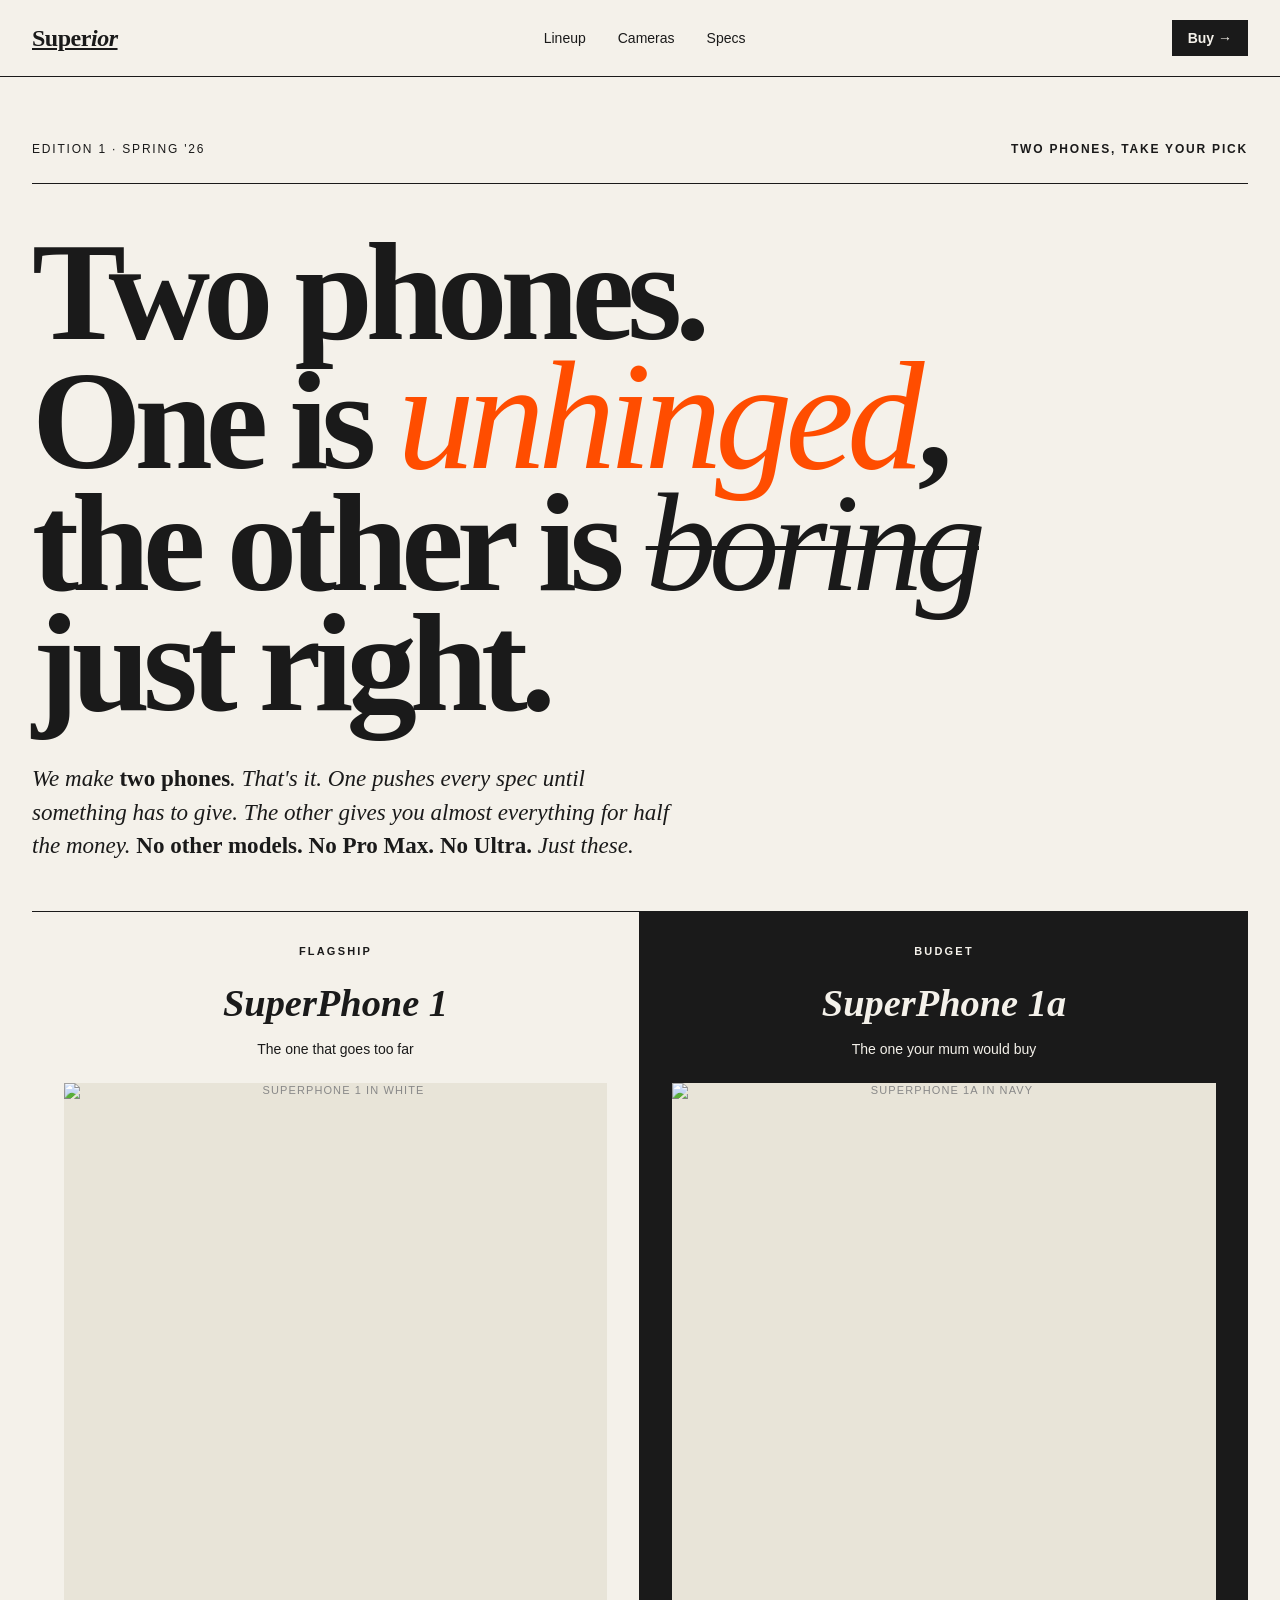
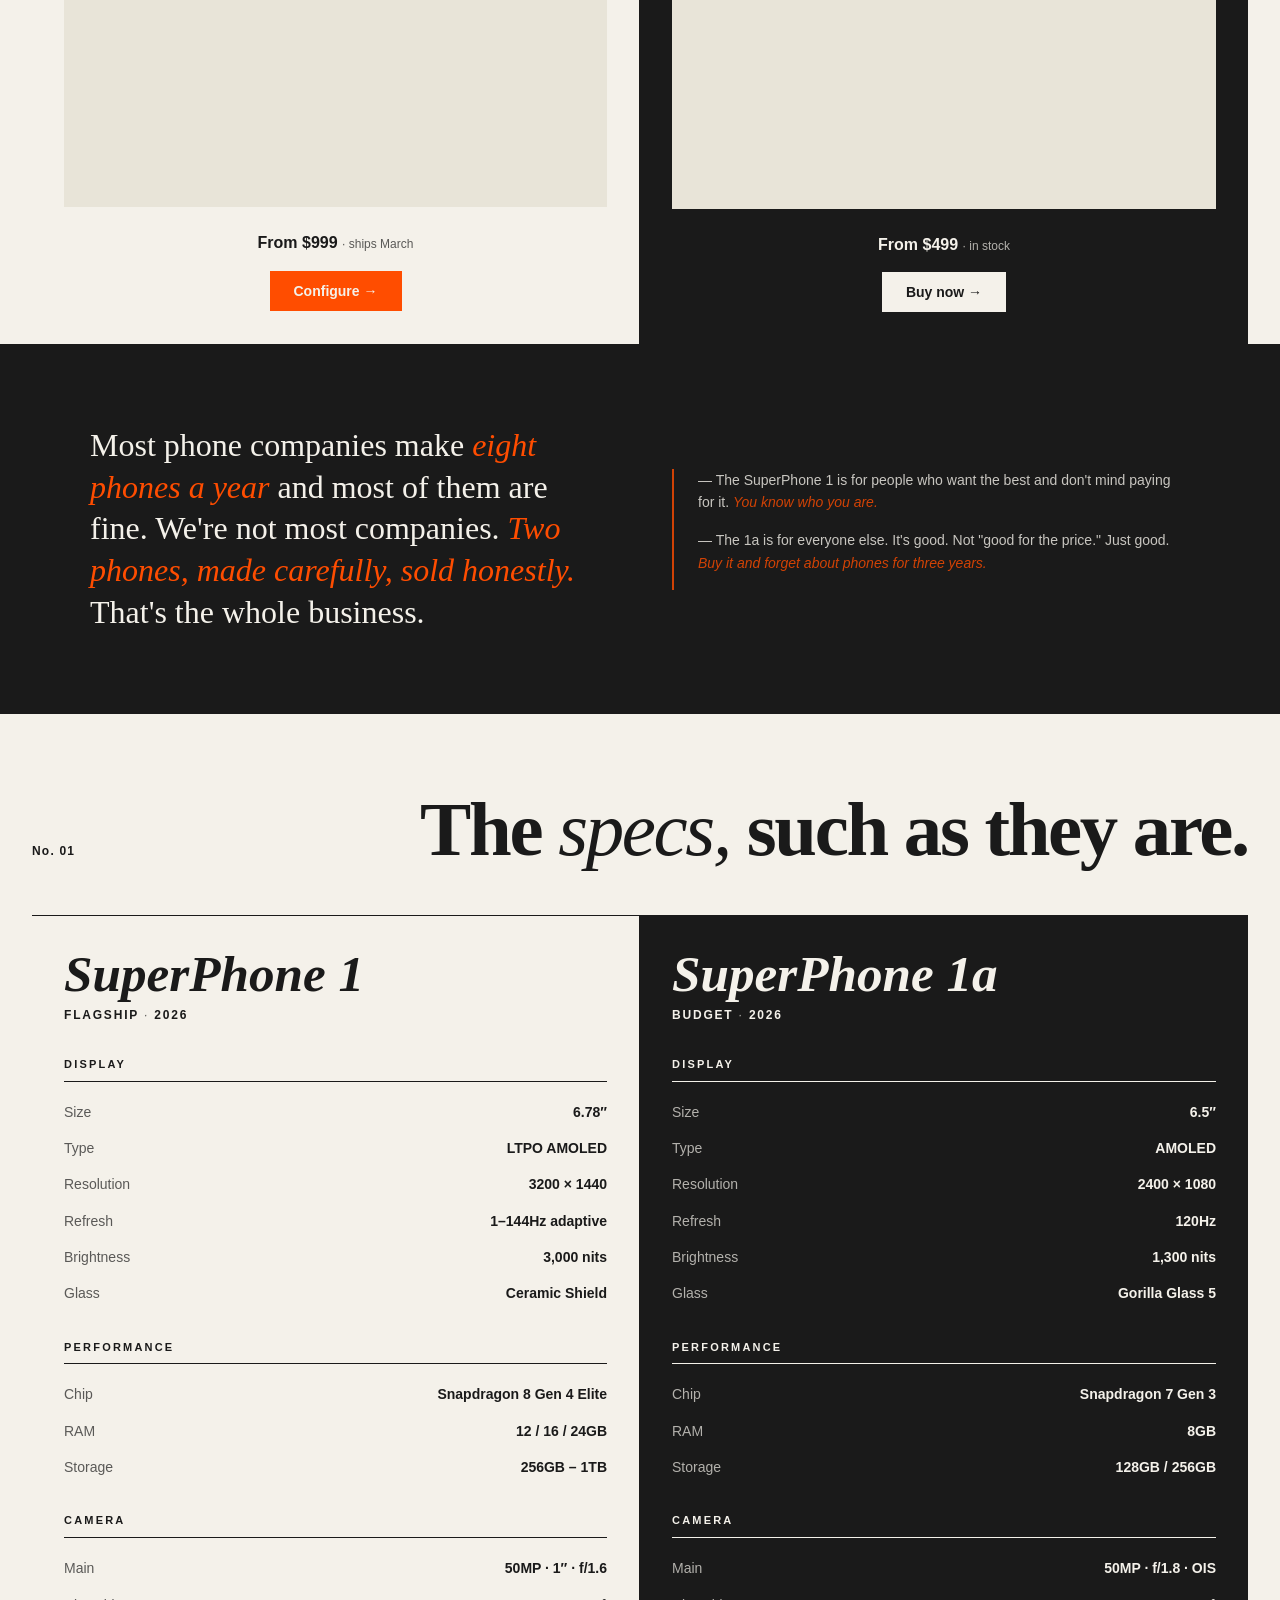
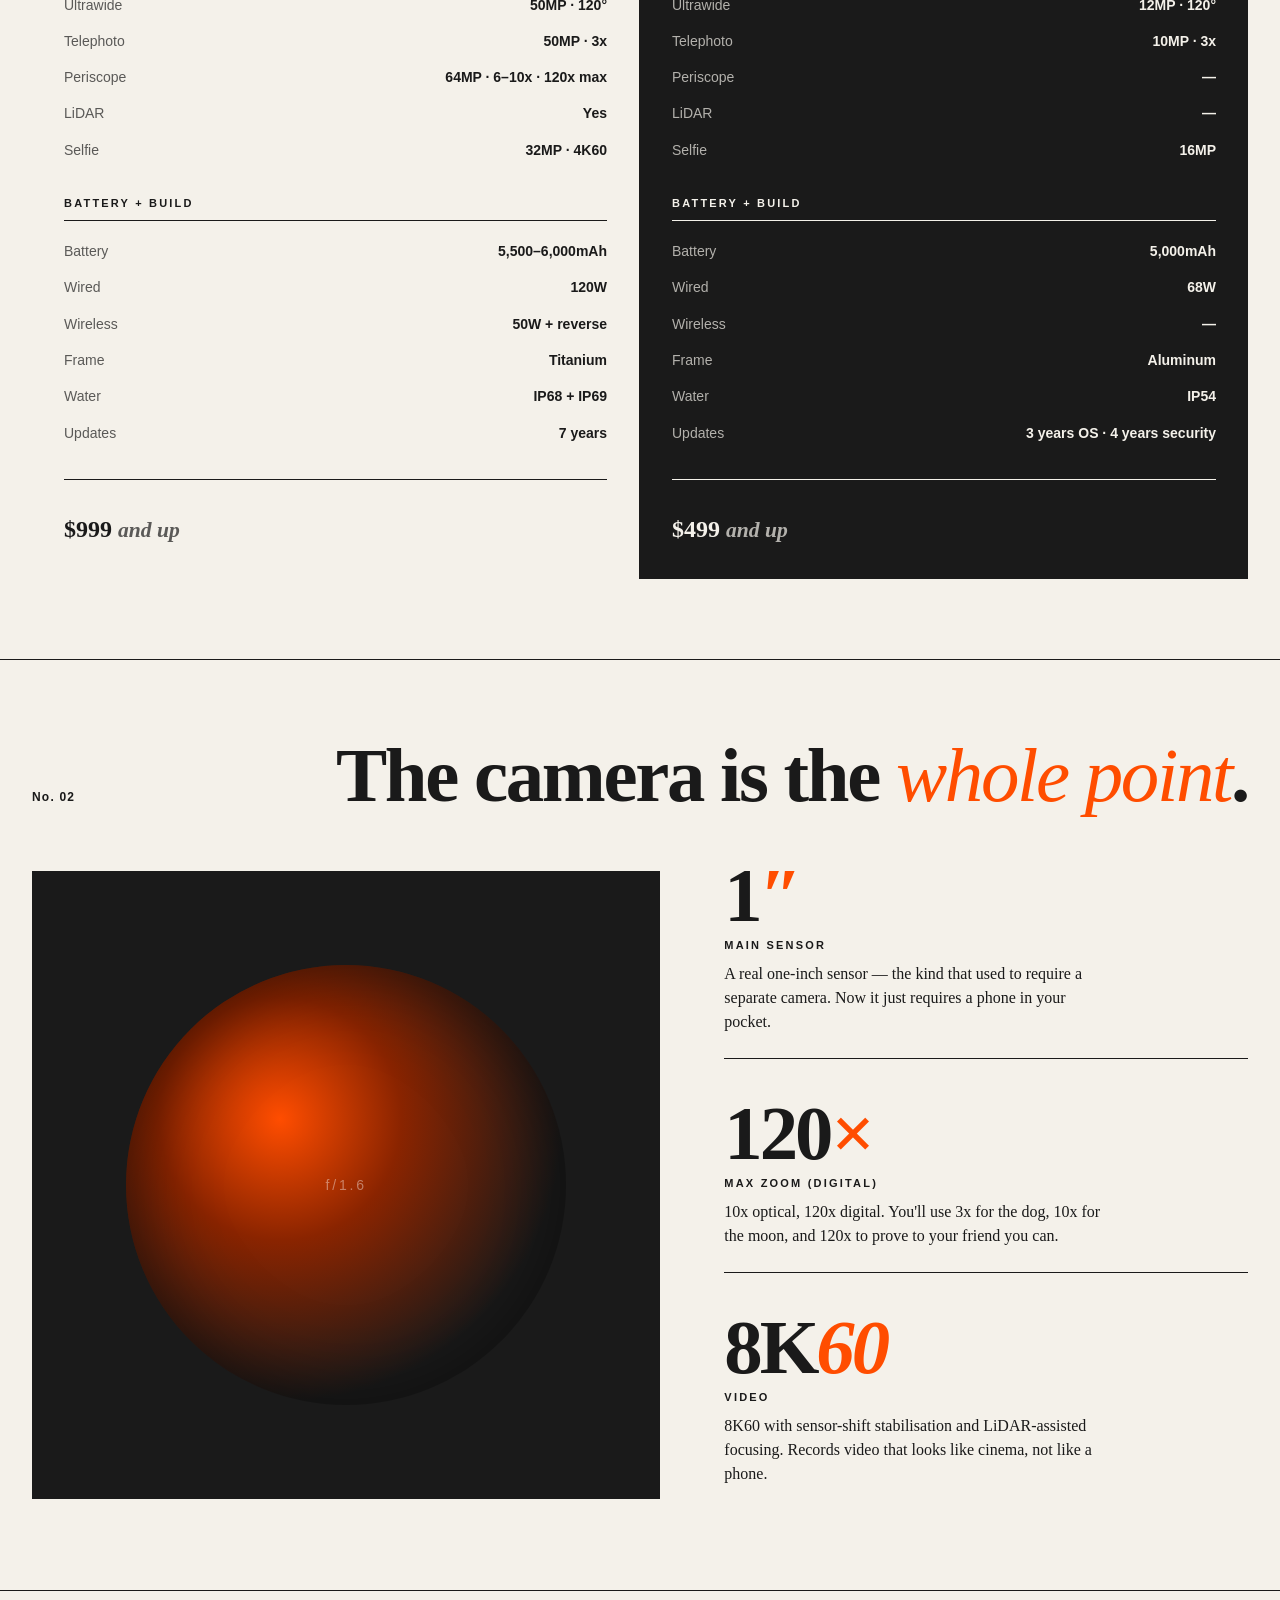
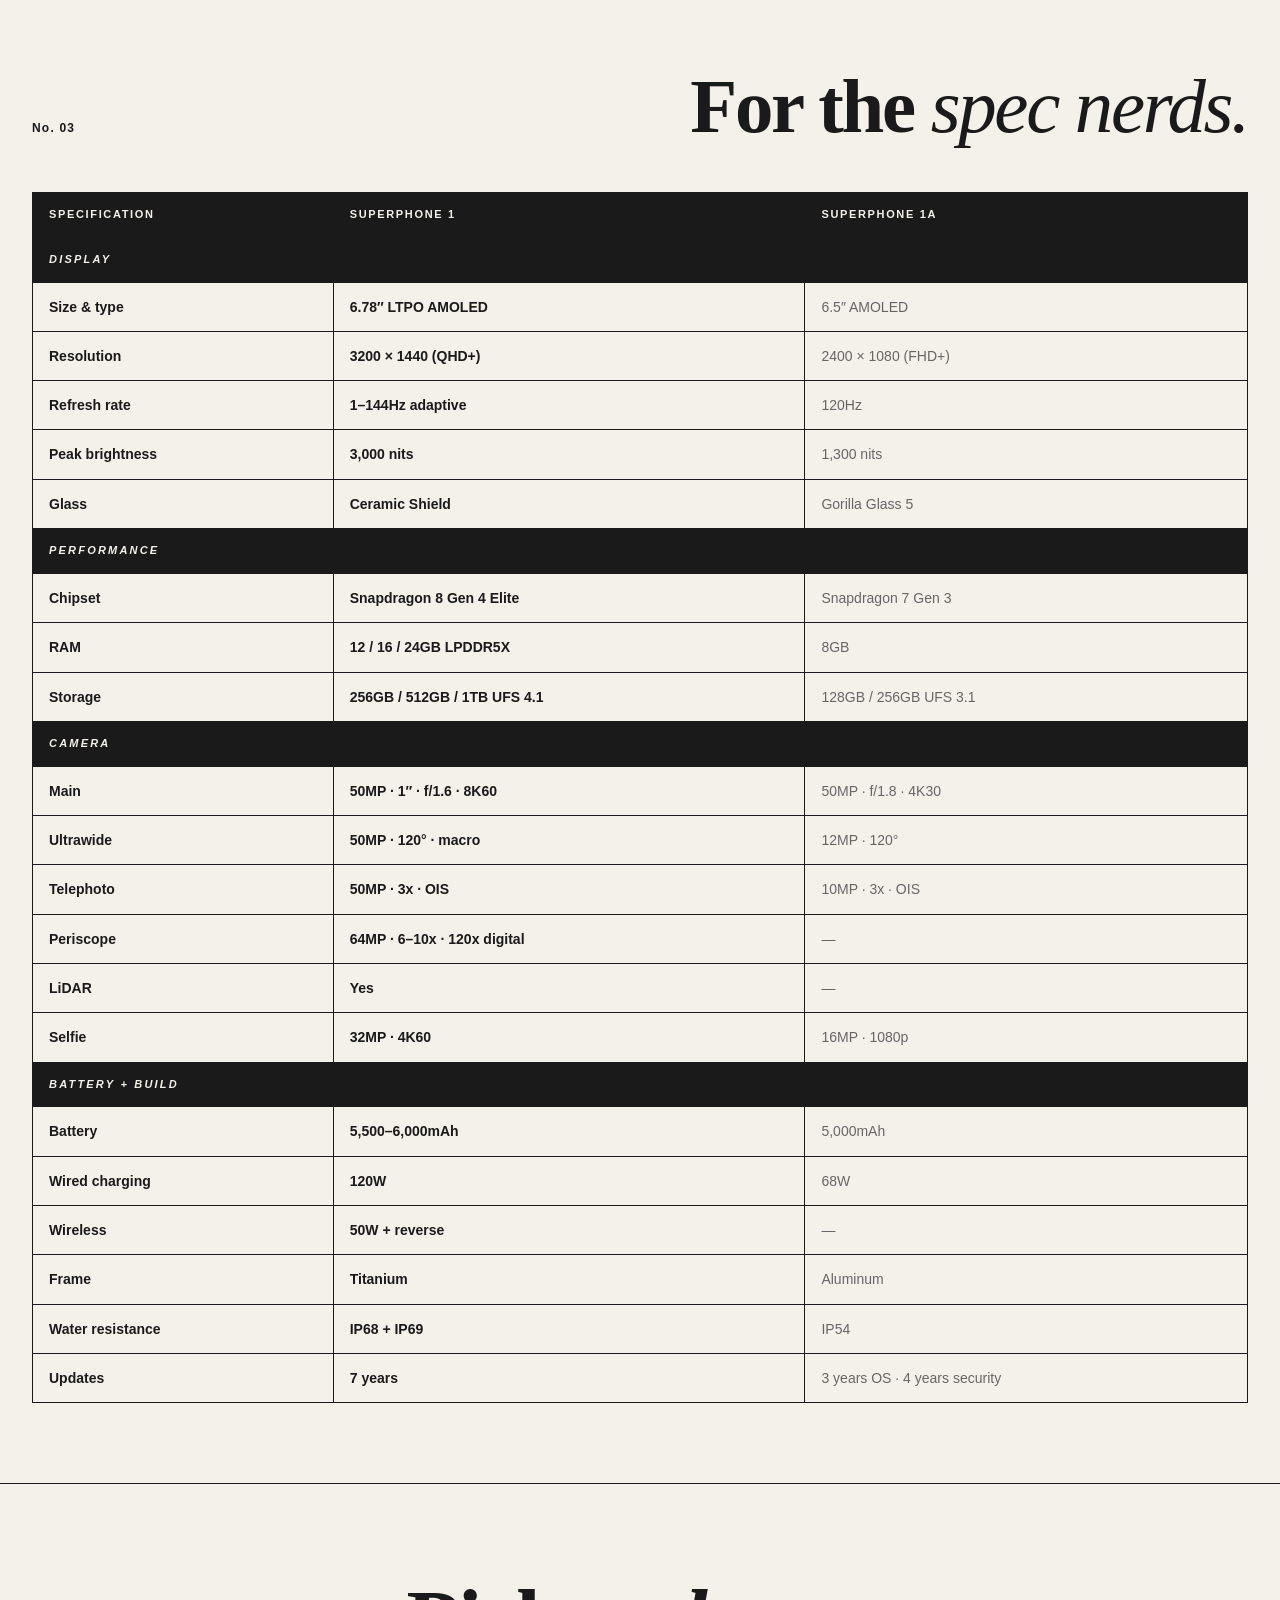
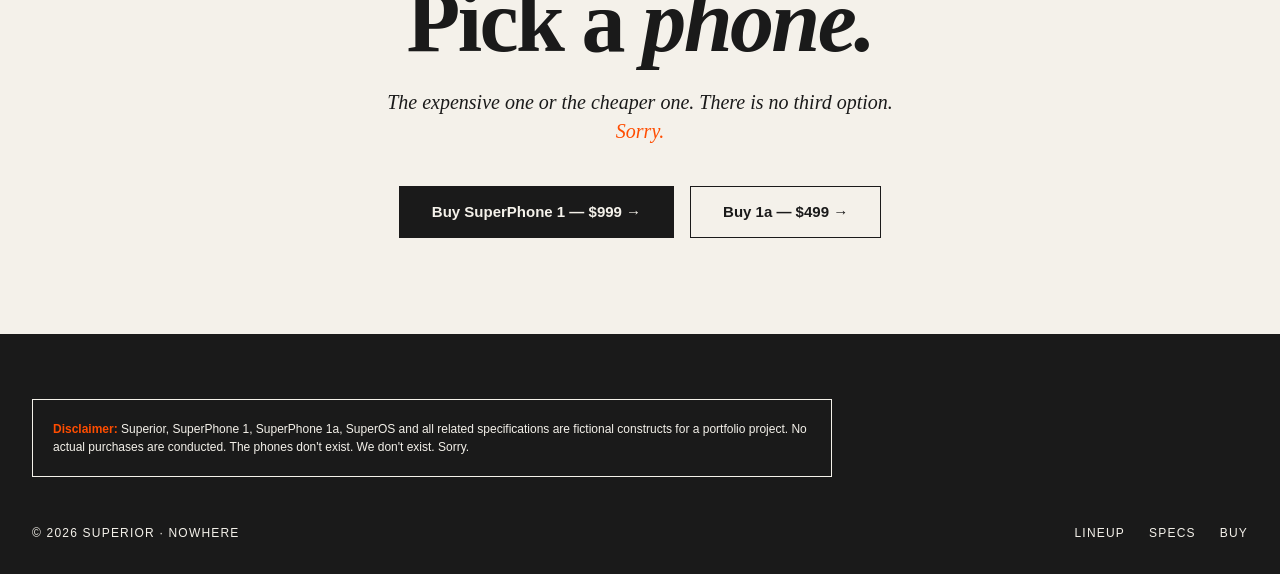
==== commit c2bf0311: "Update fmt.Println output from 'Hello' to 'Goodbye'" ====
--- a/index.html
+++ b/index.html
@@ -2,1384 +2,930 @@
 <html lang="en">
 <head>
 <meta charset="UTF-8">
-<meta name="viewport" content="width=device-width, initial-scale=1.0, user-scalable=no">
-<title>Superior — The SuperPhone 1 & 1a</title>
-<meta name="description" content="Two phones. Two philosophies. Choose yours.">
-<link rel="preconnect" href="https://fonts.googleapis.com">
-<link rel="preconnect" href="https://fonts.gstatic.com" crossorigin>
-<link href="https://fonts.googleapis.com/css2?family=Fraunces:opsz,wght@9..144,300;9..144,400;9..144,500;9..144,700;9..144,900&family=Inter:wght@300;400;500;600;700;800&family=JetBrains+Mono:wght@400;500;600;700&display=swap" rel="stylesheet">
+<meta name="viewport" content="width=device-width, initial-scale=1.0">
+<title>Superior — Two phones. One's too much. One's just right.</title>
+<meta name="description" content="A boutique phone company that makes exactly two things.">
 <style>
-/* ============================================
-   TOKENS
-   ============================================ */
-:root {
-  --bg: #f7f5f0;
-  --bg-1: #efece4;
-  --bg-2: #e6e2d6;
-  --paper: #fbfaf6;
-  --fg: #1a1814;
-  --fg-mute: #6b6657;
-  --fg-dim: #a8a294;
-  --line: rgba(26, 24, 20, 0.1);
-  --line-strong: rgba(26, 24, 20, 0.2);
-  --accent: #ff3d00;
-  --accent-2: #ff7a00;
-  --accent-3: #d4ff00;
-  --ink: #1a1814;
-  --font-display: 'Fraunces', serif;
-  --font-sans: 'Inter', -apple-system, sans-serif;
-  --font-mono: 'JetBrains Mono', monospace;
-  --ease: cubic-bezier(0.65, 0.05, 0.36, 1);
-  --ease-out: cubic-bezier(0.16, 1, 0.3, 1);
-  --ease-bounce: cubic-bezier(0.34, 1.56, 0.64, 1);
-  --container: 1400px;
-  --grain: url("data:image/svg+xml;utf8,<svg viewBox='0 0 200 200' xmlns='http://www.w3.org/2000/svg'><filter id='n'><feTurbulence type='fractalNoise' baseFrequency='0.85' numOctaves='2' stitchTiles='stitch'/><feColorMatrix values='0 0 0 0 0 0 0 0 0 0 0 0 0 0 0 0 0 0 0.5 0'/></filter><rect width='100%25' height='100%25' filter='url(%23n)'/></svg>");
-}
-[data-theme="dark"] {
-  --bg: #0a0a0c;
-  --bg-1: #111114;
-  --bg-2: #18181c;
-  --paper: #0e0e10;
-  --fg: #f5f3ee;
-  --fg-mute: #a8a39a;
-  --fg-dim: #6b6760;
-  --line: rgba(245, 243, 238, 0.1);
-  --line-strong: rgba(245, 243, 238, 0.2);
-  --accent: #ff5722;
-  --accent-2: #ffab00;
-  --accent-3: #d4ff00;
-  --ink: #f5f3ee;
-}
-
-* { margin: 0; padding: 0; box-sizing: border-box; }
-html { scroll-behavior: smooth; -webkit-font-smoothing: antialiased; -moz-osx-font-smoothing: grayscale; }
-body {
-  font-family: var(--font-sans);
-  background: var(--bg);
-  color: var(--fg);
-  line-height: 1.5;
-  overflow-x: hidden;
-  transition: background 0.6s var(--ease), color 0.6s var(--ease);
-  position: relative;
-  min-height: 100vh;
-}
-body::before {
-  content: '';
-  position: fixed;
-  inset: 0;
-  background-image: var(--grain);
-  opacity: 0.06;
-  pointer-events: none;
-  z-index: 9999;
-  mix-blend-mode: multiply;
-}
-[data-theme="dark"] body::before { mix-blend-mode: screen; }
-img, video { max-width: 100%; display: block; }
-a { color: inherit; text-decoration: none; }
-button { font: inherit; color: inherit; background: none; border: none; cursor: pointer; }
-::selection { background: var(--accent); color: var(--bg); }
-
-.container { max-width: var(--container); margin: 0 auto; padding: 0 2rem; }
-@media (max-width: 768px) { .container { padding: 0 1.25rem; } }
-
-/* ============================================
-   NAV
-   ============================================ */
-.nav {
-  position: sticky;
-  top: 0;
-  z-index: 100;
-  padding: 1.25rem 0;
-  background: color-mix(in srgb, var(--bg) 75%, transparent);
-  backdrop-filter: blur(20px) saturate(180%);
-  -webkit-backdrop-filter: blur(20px) saturate(180%);
-  border-bottom: 1px solid var(--line);
-}
-.nav-inner {
-  max-width: var(--container);
-  margin: 0 auto;
-  padding: 0 2rem;
-  display: flex;
-  align-items: center;
-  justify-content: space-between;
-  gap: 2rem;
-}
-.nav-logo {
-  font-family: var(--font-display);
-  font-size: 1.375rem;
-  font-weight: 600;
-  letter-spacing: -0.04em;
-  display: flex;
-  align-items: center;
-  gap: 0.5rem;
-}
-.nav-logo::before {
-  content: '';
-  width: 8px; height: 8px;
-  background: var(--accent);
-  border-radius: 50%;
-  animation: pulse 2s ease-in-out infinite;
-  box-shadow: 0 0 12px var(--accent);
-}
-@keyframes pulse { 0%, 100% { transform: scale(1); opacity: 1; } 50% { transform: scale(1.4); opacity: 0.7; } }
-.nav-links { display: flex; gap: 2rem; align-items: center; list-style: none; }
-.nav-link {
-  font-size: 13px;
-  font-weight: 500;
-  color: var(--fg-mute);
-  transition: color 0.3s;
-  text-transform: uppercase;
-  letter-spacing: 0.08em;
-  position: relative;
-}
-.nav-link:hover { color: var(--fg); }
-.nav-link.active { color: var(--fg); }
-.nav-link.active::after {
-  content: '';
-  position: absolute;
-  bottom: -8px; left: 0; right: 0;
-  height: 2px;
-  background: var(--accent);
-}
-.nav-actions { display: flex; gap: 0.5rem; align-items: center; }
-.icon-btn {
-  width: 38px; height: 38px;
-  display: grid; place-items: center;
-  border-radius: 50%;
-  border: 1px solid var(--line);
-  color: var(--fg);
-  transition: all 0.3s var(--ease);
-}
-.icon-btn:hover { border-color: var(--fg); transform: scale(1.05) rotate(8deg); }
-.icon-btn svg { width: 16px; height: 16px; }
-@media (max-width: 768px) {
-  .nav-inner { padding: 0 1.25rem; }
-  .nav-links { display: none; }
-}
-
-/* ============================================
-   BUTTONS
-   ============================================ */
-.btn {
-  display: inline-flex;
-  align-items: center;
-  gap: 0.5rem;
-  padding: 0.875rem 1.5rem;
-  font-size: 13px;
-  font-weight: 600;
-  border-radius: 100px;
-  transition: all 0.4s var(--ease);
-  white-space: nowrap;
-  text-transform: uppercase;
-  letter-spacing: 0.08em;
-  border: 1.5px solid var(--ink);
-  background: var(--ink);
-  color: var(--bg);
-}
-.btn:hover { transform: translateY(-2px); box-shadow: 0 8px 24px rgba(0,0,0,0.15); }
-.btn-primary { background: var(--accent); border-color: var(--accent); color: white; }
-.btn-primary:hover { box-shadow: 0 8px 24px rgba(255, 61, 0, 0.4); }
-.btn-ghost { background: transparent; color: var(--fg); }
-.btn-ghost:hover { background: var(--fg); color: var(--bg); }
-.btn-large { padding: 1.125rem 2.25rem; font-size: 14px; }
-.btn svg { width: 14px; height: 14px; transition: transform 0.4s var(--ease); }
-.btn:hover svg { transform: translateX(4px); }
-
-/* ============================================
-   HERO
-   ============================================ */
-.hero {
-  padding: 6rem 0 4rem;
-  position: relative;
-  overflow: hidden;
-}
-.hero-eyebrow {
-  font-family: var(--font-mono);
-  font-size: 11px;
-  text-transform: uppercase;
-  letter-spacing: 0.3em;
-  color: var(--fg-mute);
-  margin-bottom: 2rem;
-  display: flex;
-  align-items: center;
-  gap: 0.75rem;
-}
-.hero-eyebrow::before, .hero-eyebrow::after {
-  content: '';
-  flex: 0 0 40px;
-  height: 1px;
-  background: var(--fg-mute);
-}
-.hero-eyebrow::after { flex: 1; max-width: 200px; }
-.hero-title {
-  font-family: var(--font-display);
-  font-size: clamp(4rem, 13vw, 12rem);
-  font-weight: 400;
-  line-height: 0.88;
-  letter-spacing: -0.05em;
-  margin-bottom: 2.5rem;
-}
-.hero-title .italic { font-style: italic; font-weight: 300; }
-.hero-title .accent {
-  color: var(--accent);
-  font-style: italic;
-  font-weight: 300;
-}
-.hero-title .marker {
-  background: var(--ink);
-  color: var(--bg);
-  padding: 0 0.2em 0.05em;
-  display: inline-block;
-  transform: rotate(-1.5deg);
-  font-style: italic;
-  font-weight: 500;
-}
-.hero-meta {
-  display: flex;
-  align-items: center;
-  gap: 2.5rem;
-  flex-wrap: wrap;
-  margin-bottom: 3rem;
-  padding-bottom: 3rem;
-  border-bottom: 1px solid var(--line);
-}
-.hero-meta-item {
-  display: flex;
-  flex-direction: column;
-  gap: 0.25rem;
-}
-.hero-meta-label {
-  font-family: var(--font-mono);
-  font-size: 10px;
-  text-transform: uppercase;
-  letter-spacing: 0.2em;
-  color: var(--fg-mute);
-}
-.hero-meta-value {
-  font-family: var(--font-display);
-  font-size: 1.5rem;
-  font-weight: 500;
-  letter-spacing: -0.02em;
-  line-height: 1;
-}
-.hero-meta-value em { font-style: italic; color: var(--fg-mute); }
-
-/* Hero phone display */
-.hero-phones {
-  display: grid;
-  grid-template-columns: 1.1fr 0.9fr;
-  gap: 2rem;
-  margin-top: 2rem;
-  align-items: end;
-}
-.hero-phone {
-  position: relative;
-  border-radius: 32px;
-  overflow: hidden;
-  background: var(--bg-1);
-  border: 1px solid var(--line);
-  aspect-ratio: 4/5;
-  display: flex;
-  align-items: center;
-  justify-content: center;
-  transition: transform 0.6s var(--ease);
-}
-.hero-phone.flagship { background: linear-gradient(135deg, #f0ede4 0%, #d8d2c1 100%); }
-.hero-phone.budget { background: linear-gradient(135deg, #1a3050 0%, #0a1830 100%); }
-.hero-phone:hover { transform: translateY(-8px); }
-.hero-phone img {
-  width: 75%;
-  height: auto;
-  filter: drop-shadow(0 30px 50px rgba(0,0,0,0.25));
-  animation: floatPhone 6s ease-in-out infinite;
-}
-.hero-phone.budget img { animation-delay: 3s; }
-@keyframes floatPhone {
-  0%, 100% { transform: translateY(0); }
-  50% { transform: translateY(-12px); }
-}
-.hero-phone-tag {
-  position: absolute;
-  top: 1.5rem;
-  left: 1.5rem;
-  font-family: var(--font-mono);
-  font-size: 10px;
-  text-transform: uppercase;
-  letter-spacing: 0.2em;
-  padding: 0.4rem 0.8rem;
-  background: var(--bg);
-  border-radius: 100px;
-  border: 1px solid var(--line);
-  z-index: 2;
-}
-.hero-phone.budget .hero-phone-tag { background: rgba(255,255,255,0.95); color: #0a1830; }
-.hero-phone-info {
-  position: absolute;
-  bottom: 1.5rem;
-  left: 1.5rem;
-  right: 1.5rem;
-  z-index: 2;
-}
-.hero-phone-name {
-  font-family: var(--font-display);
-  font-size: 1.75rem;
-  font-weight: 500;
-  letter-spacing: -0.02em;
-  margin-bottom: 0.5rem;
-}
-.hero-phone.budget .hero-phone-name { color: white; }
-.hero-phone-price {
-  font-family: var(--font-mono);
-  font-size: 13px;
-  color: var(--fg-mute);
-}
-.hero-phone.budget .hero-phone-price { color: rgba(255,255,255,0.7); }
-
-.hero-cta {
-  display: flex;
-  gap: 0.75rem;
-  flex-wrap: wrap;
-  margin-top: 2rem;
-}
-@media (max-width: 768px) {
-  .hero { padding: 4rem 0 2rem; }
-  .hero-phones { grid-template-columns: 1fr; }
-  .hero-meta { gap: 1.5rem; }
-}
-
-/* ============================================
-   SECTION COMMONS
-   ============================================ */
-section { position: relative; }
-.section {
-  padding: 6rem 0;
-  border-top: 1px solid var(--line);
-}
-.section-tag {
-  display: inline-flex;
-  align-items: center;
-  gap: 0.75rem;
-  font-family: var(--font-mono);
-  font-size: 11px;
-  text-transform: uppercase;
-  letter-spacing: 0.3em;
-  color: var(--accent);
-  margin-bottom: 1.5rem;
-}
-.section-tag::before {
-  content: '';
-  width: 32px;
-  height: 1px;
-  background: var(--accent);
-}
-.section-title {
-  font-family: var(--font-display);
-  font-size: clamp(2.5rem, 6vw, 5rem);
-  font-weight: 400;
-  line-height: 0.95;
-  letter-spacing: -0.03em;
-  margin-bottom: 1.5rem;
-  max-width: 900px;
-}
-.section-title em { font-style: italic; color: var(--fg-mute); }
-.section-title .accent { color: var(--accent); font-style: italic; }
-.section-desc {
-  font-size: 1.125rem;
-  line-height: 1.6;
-  color: var(--fg-mute);
-  max-width: 600px;
-  margin-bottom: 3rem;
-}
-.section-header {
-  display: grid;
-  grid-template-columns: 1fr 1fr;
-  gap: 4rem;
-  align-items: end;
-  margin-bottom: 4rem;
-}
-@media (max-width: 768px) {
-  .section { padding: 4rem 0; }
-  .section-header { grid-template-columns: 1fr; gap: 1.5rem; margin-bottom: 2.5rem; }
-}
-
-/* ============================================
-   MARQUEE
-   ============================================ */
-.marquee {
-  padding: 2rem 0;
-  border-top: 1px solid var(--line);
-  border-bottom: 1px solid var(--line);
-  overflow: hidden;
-  background: var(--ink);
-  color: var(--bg);
-}
-.marquee-track {
-  display: flex;
-  gap: 3rem;
-  animation: marquee 30s linear infinite;
-  width: max-content;
-  align-items: center;
-}
-.marquee-item {
-  display: flex;
-  align-items: center;
-  gap: 0.75rem;
-  font-family: var(--font-display);
-  font-size: 1.5rem;
-  font-weight: 400;
-  font-style: italic;
-  white-space: nowrap;
-  letter-spacing: -0.02em;
-}
-.marquee-item .star { color: var(--accent); font-size: 0.8em; }
-.marquee-item .sep { color: var(--accent); }
-@keyframes marquee { to { transform: translateX(-50%); } }
-
-/* ============================================
-   PHILOSOPHY
-   ============================================ */
-.philosophy { padding: 8rem 0; }
-.philosophy-grid {
-  display: grid;
-  grid-template-columns: 1fr 1fr;
-  gap: 4rem;
-  align-items: start;
-}
-.philosophy-quote {
-  font-family: var(--font-display);
-  font-size: clamp(1.75rem, 3.5vw, 3rem);
-  font-weight: 300;
-  line-height: 1.15;
-  letter-spacing: -0.02em;
-}
-.philosophy-quote em { font-style: italic; color: var(--fg-mute); }
-.philosophy-quote .highlight {
-  background: linear-gradient(180deg, transparent 60%, var(--accent-3) 60%);
-  padding: 0 0.1em;
-}
-.philosophy-quote .ink {
-  background: var(--ink);
-  color: var(--bg);
-  padding: 0 0.3em 0.05em;
-  display: inline-block;
-  transform: rotate(-1deg);
-  font-style: italic;
-}
-.philosophy-points {
-  display: flex;
-  flex-direction: column;
-  gap: 1.5rem;
-  margin-top: 1.5rem;
-}
-.philosophy-point {
-  display: flex;
-  gap: 1rem;
-  align-items: flex-start;
-}
-.philosophy-point-num {
-  font-family: var(--font-mono);
-  font-size: 12px;
-  color: var(--accent);
-  font-weight: 700;
-  padding-top: 0.25rem;
-}
-.philosophy-point-text {
-  font-size: 15px;
-  line-height: 1.6;
-  color: var(--fg-mute);
-}
-.philosophy-point-text strong { color: var(--fg); font-weight: 600; }
-@media (max-width: 768px) { .philosophy-grid { grid-template-columns: 1fr; gap: 2rem; } }
-
-/* ============================================
-   MODEL TOGGLE
-   ============================================ */
-.lineup { padding: 6rem 0; background: var(--bg-1); border-top: 1px solid var(--line); }
-.toggle-tabs {
-  display: inline-flex;
-  padding: 4px;
-  background: var(--bg);
-  border: 1px solid var(--line);
-  border-radius: 100px;
-  margin: 0 auto 4rem;
-  position: relative;
-}
-.toggle-tab {
-  position: relative;
-  z-index: 2;
-  padding: 0.75rem 1.75rem;
-  font-size: 13px;
-  font-weight: 600;
-  border-radius: 100px;
-  transition: color 0.3s;
-  color: var(--fg-mute);
-  text-transform: uppercase;
-  letter-spacing: 0.08em;
-}
-.toggle-tab.active { color: var(--bg); }
-.toggle-tab-bg {
-  position: absolute;
-  top: 4px; bottom: 4px;
-  background: var(--ink);
-  border-radius: 100px;
-  transition: all 0.5s var(--ease-bounce);
-  z-index: 1;
-}
-.toggle-wrap { text-align: center; }
-.model-showcase { display: none; }
-.model-showcase.active { display: grid; grid-template-columns: repeat(3, 1fr); gap: 1.5rem; }
-@media (max-width: 768px) { .model-showcase.active { grid-template-columns: 1fr; } }
-
-.feature-card {
-  background: var(--bg);
-  border: 1px solid var(--line);
-  border-radius: 20px;
-  padding: 2rem;
-  transition: all 0.4s var(--ease);
-  position: relative;
-  overflow: hidden;
-}
-.feature-card:hover { transform: translateY(-4px); border-color: var(--ink); box-shadow: 0 20px 40px rgba(0,0,0,0.06); }
-.feature-card::before {
-  content: '';
-  position: absolute;
-  top: 0; left: 0;
-  width: 100%; height: 3px;
-  background: var(--accent);
-  transform: scaleX(0);
-  transform-origin: left;
-  transition: transform 0.4s var(--ease);
-}
-.feature-card:hover::before { transform: scaleX(1); }
-.feature-num {
-  font-family: var(--font-mono);
-  font-size: 11px;
-  color: var(--fg-dim);
-  margin-bottom: 1.5rem;
-  font-weight: 700;
-}
-.feature-title {
-  font-family: var(--font-display);
-  font-size: 1.5rem;
-  font-weight: 500;
-  letter-spacing: -0.02em;
-  margin-bottom: 1rem;
-}
-.feature-desc {
-  color: var(--fg-mute);
-  font-size: 14px;
-  line-height: 1.6;
-  margin-bottom: 1.5rem;
-}
-.feature-specs {
-  border-top: 1px solid var(--line);
-  padding-top: 1rem;
-  display: flex;
-  flex-direction: column;
-  gap: 0.5rem;
-}
-.feature-spec {
-  display: flex;
-  justify-content: space-between;
-  font-size: 13px;
-  font-family: var(--font-mono);
-}
-.feature-spec-label { color: var(--fg-dim); }
-.feature-spec-value { color: var(--fg); font-weight: 600; }
-
-/* ============================================
-   CAMERA SHOWCASE
-   ============================================ */
-.cameras { padding: 8rem 0; }
-.camera-display {
-  display: grid;
-  grid-template-columns: 1fr 1fr;
-  gap: 4rem;
-  align-items: center;
-  margin-top: 4rem;
-}
-.camera-visual {
-  aspect-ratio: 1;
-  background: var(--ink);
-  border-radius: 32px;
-  position: relative;
-  overflow: hidden;
-  display: flex;
-  align-items: center;
-  justify-content: center;
-}
-.camera-rings {
-  position: relative;
-  width: 60%;
-  height: 60%;
-  display: grid;
-  place-items: center;
-}
-.camera-ring {
-  position: absolute;
-  border-radius: 50%;
-  border: 1px solid rgba(255,255,255,0.1);
-}
-.camera-ring-1 { width: 100%; height: 100%; animation: spin 30s linear infinite; }
-.camera-ring-2 { width: 75%; height: 75%; animation: spin 25s linear infinite reverse; }
-.camera-ring-3 { width: 50%; height: 50%; animation: spin 20s linear infinite; }
-@keyframes spin { to { transform: rotate(360deg); } }
-.camera-lens {
-  position: absolute;
-  top: 50%; left: 50%;
-  transform: translate(-50%, -50%);
-  width: 30%; height: 30%;
-  border-radius: 50%;
-  background: radial-gradient(circle, var(--accent), #5a1500);
-  box-shadow: 0 0 60px var(--accent);
-  display: grid;
-  place-items: center;
-}
-.camera-lens-inner {
-  width: 30%; height: 30%;
-  border-radius: 50%;
-  background: radial-gradient(circle at 30% 30%, #2a0a00, #000);
-}
-.camera-specs {
-  display: flex;
-  flex-direction: column;
-  gap: 1.5rem;
-}
-.camera-spec {
-  padding: 1.5rem 0;
-  border-bottom: 1px solid var(--line);
-  display: grid;
-  grid-template-columns: auto 1fr;
-  gap: 1.5rem;
-  align-items: start;
-}
-.camera-spec:last-child { border-bottom: none; }
-.camera-spec-num {
-  font-family: var(--font-display);
-  font-size: 3rem;
-  font-weight: 400;
-  line-height: 1;
-  color: var(--accent);
-  letter-spacing: -0.04em;
-  min-width: 100px;
-}
-.camera-spec-num em { font-style: italic; color: var(--fg-mute); font-size: 0.5em; }
-.camera-spec-label {
-  font-family: var(--font-mono);
-  font-size: 10px;
-  text-transform: uppercase;
-  letter-spacing: 0.2em;
-  color: var(--fg-mute);
-  margin-bottom: 0.5rem;
-}
-.camera-spec-title {
-  font-family: var(--font-display);
-  font-size: 1.25rem;
-  font-weight: 500;
-  letter-spacing: -0.02em;
-  margin-bottom: 0.5rem;
-}
-.camera-spec-desc {
-  color: var(--fg-mute);
-  font-size: 14px;
-  line-height: 1.6;
-}
-@media (max-width: 768px) { .camera-display { grid-template-columns: 1fr; gap: 2rem; } }
-
-/* ============================================
-   SPECS COMPARE TABLE
-   ============================================ */
-.compare { padding: 6rem 0; background: var(--bg-1); border-top: 1px solid var(--line); }
-.compare-table {
-  border-top: 1px solid var(--ink);
-  border-bottom: 1px solid var(--ink);
-}
-.compare-row {
-  display: grid;
-  grid-template-columns: 1.5fr 1fr 1fr;
-  border-bottom: 1px solid var(--line);
-  transition: background 0.2s;
-}
-.compare-row:hover { background: color-mix(in srgb, var(--bg) 50%, transparent); }
-.compare-row-header {
-  background: var(--ink);
-  color: var(--bg);
-}
-.compare-row-header:hover { background: var(--ink); }
-.compare-row-header > div {
-  padding: 1.25rem 1.5rem;
-  font-family: var(--font-mono);
-  font-size: 11px;
-  text-transform: uppercase;
-  letter-spacing: 0.2em;
-  font-weight: 700;
-}
-.compare-col-label {
-  padding: 1.5rem;
-  display: flex;
-  align-items: center;
-  gap: 0.75rem;
-  font-size: 14px;
-  color: var(--fg);
-  font-weight: 500;
-}
-.compare-col-label svg { color: var(--fg-mute); flex-shrink: 0; }
-.compare-col-flagship, .compare-col-budget {
-  padding: 1.5rem;
-  font-size: 14px;
-  display: flex;
-  align-items: center;
-  font-family: var(--font-mono);
-  position: relative;
-}
-.compare-col-flagship { color: var(--accent); font-weight: 600; }
-.compare-col-flagship::before {
-  content: '';
-  position: absolute;
-  left: 0; top: 1rem; bottom: 1rem;
-  width: 2px;
-  background: var(--accent);
-}
-.compare-col-budget { color: var(--fg-mute); }
-@media (max-width: 768px) {
-  .compare-row { grid-template-columns: 1fr 1fr; }
-  .compare-col-label { display: none; }
-  .compare-row > .compare-col-label { display: flex; }
-  .compare-row { grid-template-columns: 1fr 1fr; }
-  .compare-row > .compare-col-label { grid-column: span 2; background: var(--bg-2); }
-}
-
-/* ============================================
-   CTA
-   ============================================ */
-.cta { padding: 8rem 0; position: relative; overflow: hidden; }
-.cta-bg {
-  position: absolute;
-  inset: 0;
-  background: 
-    radial-gradient(ellipse at 30% 50%, var(--accent), transparent 60%),
-    radial-gradient(ellipse at 70% 50%, var(--accent-2), transparent 60%);
-  opacity: 0.15;
-  filter: blur(80px);
-}
-.cta-inner {
-  position: relative;
-  text-align: center;
-  max-width: 900px;
-  margin: 0 auto;
-}
-.cta-title {
-  font-family: var(--font-display);
-  font-size: clamp(3rem, 9vw, 8rem);
-  font-weight: 400;
-  line-height: 0.92;
-  letter-spacing: -0.04em;
-  margin-bottom: 2rem;
-}
-.cta-title em { font-style: italic; }
-.cta-title .marker {
-  background: var(--ink);
-  color: var(--bg);
-  padding: 0 0.2em 0.05em;
-  display: inline-block;
-  transform: rotate(-2deg);
-  font-style: italic;
-}
-.cta-desc {
-  font-size: 1.125rem;
-  line-height: 1.6;
-  color: var(--fg-mute);
-  margin-bottom: 2.5rem;
-  max-width: 600px;
-  margin-left: auto;
-  margin-right: auto;
-}
-.cta-actions { display: flex; gap: 0.75rem; justify-content: center; flex-wrap: wrap; }
-
-/* ============================================
-   FOOTER
-   ============================================ */
-.footer { padding: 6rem 0 2rem; border-top: 1px solid var(--line); position: relative; overflow: hidden; }
-.footer-disclaimer {
-  background: var(--bg-1);
-  border: 1px solid var(--line);
-  border-radius: 16px;
-  padding: 1.5rem 2rem;
-  margin-bottom: 3rem;
-  font-size: 13px;
-  line-height: 1.6;
-  color: var(--fg-mute);
-}
-.footer-disclaimer strong { color: var(--fg); }
-.footer-marquee {
-  font-family: var(--font-display);
-  font-size: clamp(3rem, 12vw, 10rem);
-  font-weight: 400;
-  line-height: 0.9;
-  letter-spacing: -0.04em;
-  white-space: nowrap;
-  display: flex;
-  gap: 1.5rem;
-  align-items: center;
-  animation: marquee 25s linear infinite;
-  width: max-content;
-  margin-bottom: 3rem;
-  color: var(--fg-dim);
-}
-.footer-marquee em { font-style: italic; }
-.footer-marquee .star { color: var(--accent); font-style: normal; }
-.footer-bottom {
-  display: flex;
-  justify-content: space-between;
-  padding: 2rem 0 0;
-  border-top: 1px solid var(--line);
-  font-family: var(--font-mono);
-  font-size: 11px;
-  text-transform: uppercase;
-  letter-spacing: 0.1em;
-  color: var(--fg-mute);
-  flex-wrap: wrap;
-  gap: 1rem;
-}
-.footer-links { display: flex; gap: 1.5rem; list-style: none; }
-.footer-links a:hover { color: var(--accent); }
-@media (max-width: 768px) { .footer-bottom { flex-direction: column; text-align: center; } }
-
-/* ============================================
-   SCROLL REVEAL
-   ============================================ */
-.reveal { opacity: 0; transform: translateY(40px); transition: opacity 1s var(--ease), transform 1s var(--ease); }
-.reveal.in { opacity: 1; transform: translateY(0); }
-.reveal-stagger > * { opacity: 0; transform: translateY(20px); transition: opacity 0.6s var(--ease), transform 0.6s var(--ease); }
-.reveal-stagger.in > * { opacity: 1; transform: translateY(0); }
-.reveal-stagger.in > *:nth-child(1) { transition-delay: 0s; }
-.reveal-stagger.in > *:nth-child(2) { transition-delay: 0.1s; }
-.reveal-stagger.in > *:nth-child(3) { transition-delay: 0.2s; }
-.reveal-stagger.in > *:nth-child(4) { transition-delay: 0.3s; }
-.reveal-stagger.in > *:nth-child(5) { transition-delay: 0.4s; }
+  /* ============================================
+     RESET
+     ============================================ */
+  * { margin: 0; padding: 0; box-sizing: border-box; }
+  html { scroll-behavior: smooth; }
+  body {
+    font-family: 'Times New Roman', Georgia, serif;
+    background: #f4f1ea;
+    color: #1a1a1a;
+    line-height: 1.45;
+    overflow-x: hidden;
+    -webkit-font-smoothing: antialiased;
+  }
+  ::selection { background: #ff4d00; color: #f4f1ea; }
+  a { color: inherit; }
+  img { max-width: 100%; display: block; }
+  button { font: inherit; color: inherit; background: none; border: none; cursor: pointer; }
+
+  /* ============================================
+     NAV
+     ============================================ */
+  nav {
+    position: sticky;
+    top: 0;
+    z-index: 100;
+    padding: 1.25rem 2rem;
+    background: #f4f1ea;
+    border-bottom: 1px solid #1a1a1a;
+    display: flex;
+    align-items: center;
+    justify-content: space-between;
+  }
+  .logo {
+    font-family: 'Times New Roman', serif;
+    font-size: 1.5rem;
+    font-weight: bold;
+    font-style: italic;
+    letter-spacing: -0.02em;
+  }
+  .logo b { font-style: normal; font-weight: 900; }
+  .nav-links {
+    display: flex;
+    gap: 2rem;
+    list-style: none;
+    font-family: -apple-system, BlinkMacSystemFont, 'Segoe UI', sans-serif;
+    font-size: 14px;
+  }
+  .nav-links a { text-decoration: none; }
+  .nav-links a:hover { text-decoration: underline; text-decoration-thickness: 2px; text-underline-offset: 4px; }
+  .nav-buy {
+    font-family: -apple-system, sans-serif;
+    font-size: 14px;
+    font-weight: 600;
+    padding: 0.5rem 1rem;
+    background: #1a1a1a;
+    color: #f4f1ea;
+    border-radius: 0;
+    text-decoration: none;
+  }
+  .nav-buy:hover { background: #ff4d00; }
+  @media (max-width: 768px) {
+    .nav-links { display: none; }
+    nav { padding: 1rem; }
+  }
+
+  /* ============================================
+     HERO
+     ============================================ */
+  .hero {
+    padding: 4rem 2rem 0;
+    border-bottom: 1px solid #1a1a1a;
+  }
+  .hero-meta-top {
+    display: flex;
+    justify-content: space-between;
+    align-items: center;
+    font-family: -apple-system, sans-serif;
+    font-size: 12px;
+    text-transform: uppercase;
+    letter-spacing: 0.15em;
+    padding-bottom: 1.5rem;
+    border-bottom: 1px solid #1a1a1a;
+    margin-bottom: 3rem;
+  }
+  .hero-meta-top span:last-child { font-weight: 600; }
+  .hero-title {
+    font-size: clamp(3.5rem, 11vw, 10rem);
+    font-weight: 900;
+    line-height: 0.85;
+    letter-spacing: -0.05em;
+    margin-bottom: 2.5rem;
+    max-width: 1100px;
+  }
+  .hero-title em { font-style: italic; font-weight: 400; }
+  .hero-title .scribble {
+    font-family: 'Brush Script MT', cursive;
+    font-style: italic;
+    font-weight: 400;
+    color: #ff4d00;
+    font-size: 1.1em;
+  }
+  .hero-title .strike {
+    text-decoration: line-through;
+    text-decoration-color: #1a1a1a;
+    text-decoration-thickness: 4px;
+    color: #1a1a1a;
+    font-weight: 400;
+    font-style: italic;
+  }
+  .hero-sub {
+    font-size: clamp(1.125rem, 1.8vw, 1.5rem);
+    line-height: 1.45;
+    max-width: 640px;
+    margin-bottom: 3rem;
+    font-style: italic;
+  }
+  .hero-sub strong { font-style: normal; font-weight: bold; }
+
+  /* Hero phones - flat presentation */
+  .hero-phones {
+    display: grid;
+    grid-template-columns: 1fr 1fr;
+    border-top: 1px solid #1a1a1a;
+  }
+  .hero-phone {
+    padding: 2rem;
+    border-right: 1px solid #1a1a1a;
+    text-align: center;
+  }
+  .hero-phone:last-child { border-right: none; background: #1a1a1a; color: #f4f1ea; }
+  .hero-phone-label {
+    font-family: -apple-system, sans-serif;
+    font-size: 11px;
+    text-transform: uppercase;
+    letter-spacing: 0.2em;
+    font-weight: 700;
+    margin-bottom: 1rem;
+  }
+  .hero-phone-name {
+    font-size: clamp(1.5rem, 3vw, 2.5rem);
+    font-style: italic;
+    font-weight: bold;
+    margin-bottom: 0.5rem;
+  }
+  .hero-phone-tag {
+    font-family: -apple-system, sans-serif;
+    font-size: 14px;
+    margin-bottom: 1.5rem;
+  }
+  .hero-phone-img {
+    aspect-ratio: 3/4;
+    background: #e8e4d8;
+    margin-bottom: 1.5rem;
+    display: flex;
+    align-items: center;
+    justify-content: center;
+    font-family: -apple-system, sans-serif;
+    font-size: 11px;
+    color: #888;
+    text-transform: uppercase;
+    letter-spacing: 0.1em;
+    overflow: hidden;
+    position: relative;
+  }
+  .hero-phone-img img { width: 100%; height: 100%; object-fit: cover; }
+  .hero-phone.budget .hero-phone-img { background: #2a2a2a; color: #777; }
+  .hero-phone-price {
+    font-family: -apple-system, sans-serif;
+    font-size: 16px;
+    font-weight: 600;
+  }
+  .hero-phone-price span { font-size: 12px; font-weight: 400; opacity: 0.7; }
+  .hero-phone-cta {
+    display: inline-block;
+    margin-top: 1rem;
+    padding: 0.625rem 1.5rem;
+    background: #ff4d00;
+    color: #f4f1ea;
+    font-family: -apple-system, sans-serif;
+    font-size: 14px;
+    font-weight: 600;
+    text-decoration: none;
+  }
+  .hero-phone:last-child .hero-phone-cta { background: #f4f1ea; color: #1a1a1a; }
+
+  @media (max-width: 768px) {
+    .hero-phones { grid-template-columns: 1fr; }
+    .hero-phone { border-right: none; border-bottom: 1px solid #1a1a1a; }
+    .hero-phone:last-child { border-bottom: none; }
+  }
+
+  /* ============================================
+     SECTIONS
+     ============================================ */
+  section { padding: 5rem 2rem; border-bottom: 1px solid #1a1a1a; }
+  .container { max-width: 1400px; margin: 0 auto; }
+  .section-head {
+    display: flex;
+    justify-content: space-between;
+    align-items: baseline;
+    margin-bottom: 3rem;
+    flex-wrap: wrap;
+    gap: 1rem;
+  }
+  .section-num {
+    font-family: -apple-system, sans-serif;
+    font-size: 12px;
+    font-weight: 700;
+    letter-spacing: 0.1em;
+  }
+  .section-title {
+    font-size: clamp(2.5rem, 6vw, 5rem);
+    font-weight: 900;
+    line-height: 0.95;
+    letter-spacing: -0.03em;
+  }
+  .section-title em { font-style: italic; font-weight: 400; }
+  .section-title .scribble {
+    font-family: 'Brush Script MT', cursive;
+    font-style: italic;
+    font-weight: 400;
+    color: #ff4d00;
+  }
+
+  /* ============================================
+     THE BIT
+     ============================================ */
+  .the-bit {
+    background: #1a1a1a;
+    color: #f4f1ea;
+    padding: 5rem 2rem;
+  }
+  .the-bit-inner {
+    max-width: 1100px;
+    margin: 0 auto;
+    display: grid;
+    grid-template-columns: 1fr 1fr;
+    gap: 4rem;
+    align-items: center;
+  }
+  .the-bit-text {
+    font-size: clamp(1.5rem, 2.5vw, 2.25rem);
+    line-height: 1.3;
+  }
+  .the-bit-text em { font-style: italic; color: #ff4d00; }
+  .the-bit-aside {
+    font-family: -apple-system, sans-serif;
+    font-size: 14px;
+    line-height: 1.6;
+    opacity: 0.8;
+    border-left: 2px solid #ff4d00;
+    padding-left: 1.5rem;
+  }
+  .the-bit-aside p { margin-bottom: 1rem; }
+  .the-bit-aside em { font-style: italic; color: #ff4d00; }
+  @media (max-width: 768px) {
+    .the-bit-inner { grid-template-columns: 1fr; gap: 2rem; }
+  }
+
+  /* ============================================
+     LINEUP - Two columns, no toggle
+     ============================================ */
+  .lineup-grid {
+    display: grid;
+    grid-template-columns: 1fr 1fr;
+    gap: 0;
+    border-top: 1px solid #1a1a1a;
+  }
+  .lineup-col {
+    padding: 2rem;
+    border-right: 1px solid #1a1a1a;
+  }
+  .lineup-col:last-child { border-right: none; background: #1a1a1a; color: #f4f1ea; }
+  .lineup-col-name {
+    font-size: clamp(2rem, 4vw, 3.5rem);
+    font-weight: 900;
+    font-style: italic;
+    margin-bottom: 0.5rem;
+    line-height: 1;
+  }
+  .lineup-col-tag {
+    font-family: -apple-system, sans-serif;
+    font-size: 12px;
+    text-transform: uppercase;
+    letter-spacing: 0.15em;
+    font-weight: 600;
+    margin-bottom: 2rem;
+  }
+  .lineup-col-tag em { font-style: italic; font-weight: 400; opacity: 0.7; }
+  .spec-group { margin-bottom: 2rem; }
+  .spec-group-title {
+    font-family: -apple-system, sans-serif;
+    font-size: 11px;
+    text-transform: uppercase;
+    letter-spacing: 0.2em;
+    font-weight: 700;
+    border-bottom: 1px solid currentColor;
+    padding-bottom: 0.5rem;
+    margin-bottom: 1rem;
+  }
+  .spec-list {
+    list-style: none;
+    display: flex;
+    flex-direction: column;
+    gap: 0.5rem;
+  }
+  .spec-list li {
+    display: grid;
+    grid-template-columns: 1fr 1.5fr;
+    gap: 1rem;
+    font-family: -apple-system, sans-serif;
+    font-size: 14px;
+    padding: 0.25rem 0;
+  }
+  .spec-list li span:first-child { opacity: 0.7; }
+  .spec-list li span:last-child { font-weight: 600; text-align: right; }
+  .lineup-col-price {
+    font-size: 1.5rem;
+    font-weight: 600;
+    margin-top: 2rem;
+    padding-top: 2rem;
+    border-top: 1px solid currentColor;
+  }
+  .lineup-col-price em { font-style: italic; opacity: 0.7; font-size: 0.9em; }
+  @media (max-width: 768px) {
+    .lineup-grid { grid-template-columns: 1fr; }
+    .lineup-col { border-right: none; border-bottom: 1px solid #1a1a1a; }
+  }
+
+  /* ============================================
+     CAMERAS - Editorial spread
+     ============================================ */
+  .camera-spread {
+    display: grid;
+    grid-template-columns: 1.2fr 1fr;
+    gap: 4rem;
+    align-items: center;
+  }
+  .camera-visual {
+    aspect-ratio: 1;
+    background: #1a1a1a;
+    position: relative;
+    overflow: hidden;
+  }
+  .camera-visual::before {
+    content: '';
+    position: absolute;
+    inset: 15%;
+    border-radius: 50%;
+    background: radial-gradient(circle at 35% 35%, #ff4d00 0%, #8a2400 30%, #1a1a1a 70%);
+    box-shadow: inset 0 0 80px rgba(0,0,0,0.5);
+  }
+  .camera-visual::after {
+    content: 'f/1.6';
+    position: absolute;
+    top: 50%; left: 50%;
+    transform: translate(-50%, -50%);
+    font-family: -apple-system, sans-serif;
+    font-size: 0.875rem;
+    color: rgba(255,255,255,0.4);
+    letter-spacing: 0.2em;
+  }
+  .camera-stats {
+    display: flex;
+    flex-direction: column;
+    gap: 2.5rem;
+  }
+  .camera-stat {
+    border-bottom: 1px solid #1a1a1a;
+    padding-bottom: 1.5rem;
+  }
+  .camera-stat:last-child { border-bottom: none; }
+  .camera-stat-num {
+    font-size: clamp(3rem, 6vw, 5.5rem);
+    font-weight: 900;
+    line-height: 0.9;
+    letter-spacing: -0.04em;
+    margin-bottom: 0.5rem;
+  }
+  .camera-stat-num em { font-style: italic; color: #ff4d00; }
+  .camera-stat-label {
+    font-family: -apple-system, sans-serif;
+    font-size: 11px;
+    text-transform: uppercase;
+    letter-spacing: 0.2em;
+    font-weight: 700;
+    margin-bottom: 0.5rem;
+  }
+  .camera-stat-desc {
+    font-size: 1rem;
+    line-height: 1.5;
+    max-width: 380px;
+  }
+  @media (max-width: 768px) {
+    .camera-spread { grid-template-columns: 1fr; gap: 2rem; }
+  }
+
+  /* ============================================
+     COMPARE - Newspaper table
+     ============================================ */
+  .compare-table {
+    width: 100%;
+    border-collapse: collapse;
+    font-family: -apple-system, sans-serif;
+    font-size: 14px;
+    border: 1px solid #1a1a1a;
+  }
+  .compare-table th, .compare-table td {
+    padding: 0.875rem 1rem;
+    text-align: left;
+    border-bottom: 1px solid #1a1a1a;
+    border-right: 1px solid #1a1a1a;
+    vertical-align: top;
+  }
+  .compare-table th:last-child, .compare-table td:last-child { border-right: none; }
+  .compare-table thead th {
+    background: #1a1a1a;
+    color: #f4f1ea;
+    font-size: 11px;
+    text-transform: uppercase;
+    letter-spacing: 0.15em;
+    font-weight: 700;
+  }
+  .compare-table tbody tr:hover { background: #ede9dd; }
+  .compare-table .row-label { font-weight: 600; }
+  .compare-table .flagship { color: #1a1a1a; font-weight: 600; }
+  .compare-table .budget { color: #666; }
+  .compare-table .group-row td {
+    background: #1a1a1a;
+    color: #f4f1ea;
+    font-size: 11px;
+    text-transform: uppercase;
+    letter-spacing: 0.2em;
+    font-weight: 700;
+    font-style: italic;
+  }
+  @media (max-width: 768px) {
+    .compare-table { font-size: 12px; }
+    .compare-table th, .compare-table td { padding: 0.5rem; }
+  }
+
+  /* ============================================
+     FOOTER CTA
+     ============================================ */
+  .cta {
+    text-align: center;
+    padding: 6rem 2rem;
+  }
+  .cta h2 {
+    font-size: clamp(2.5rem, 7vw, 5.5rem);
+    font-weight: 900;
+    line-height: 0.95;
+    letter-spacing: -0.03em;
+    margin-bottom: 1.5rem;
+  }
+  .cta h2 em { font-style: italic; }
+  .cta h2 .scribble {
+    font-family: 'Brush Script MT', cursive;
+    font-weight: 400;
+    color: #ff4d00;
+  }
+  .cta p {
+    font-size: 1.25rem;
+    font-style: italic;
+    max-width: 540px;
+    margin: 0 auto 2.5rem;
+  }
+  .cta-buttons { display: flex; gap: 1rem; justify-content: center; flex-wrap: wrap; }
+  .cta-btn {
+    padding: 0.875rem 2rem;
+    font-family: -apple-system, sans-serif;
+    font-size: 15px;
+    font-weight: 600;
+    text-decoration: none;
+    border: 1px solid #1a1a1a;
+  }
+  .cta-btn-primary { background: #1a1a1a; color: #f4f1ea; }
+  .cta-btn-primary:hover { background: #ff4d00; border-color: #ff4d00; }
+  .cta-btn-ghost { background: transparent; color: #1a1a1a; }
+  .cta-btn-ghost:hover { background: #1a1a1a; color: #f4f1ea; }
+
+  /* ============================================
+     FOOTER
+     ============================================ */
+  footer {
+    background: #1a1a1a;
+    color: #f4f1ea;
+    padding: 4rem 2rem 2rem;
+  }
+  .footer-disclaimer {
+    border: 1px solid #f4f1ea;
+    padding: 1.25rem;
+    font-family: -apple-system, sans-serif;
+    font-size: 12px;
+    line-height: 1.5;
+    margin-bottom: 3rem;
+    max-width: 800px;
+  }
+  .footer-disclaimer strong { color: #ff4d00; }
+  .footer-bottom {
+    display: flex;
+    justify-content: space-between;
+    flex-wrap: wrap;
+    gap: 1rem;
+    font-family: -apple-system, sans-serif;
+    font-size: 12px;
+    text-transform: uppercase;
+    letter-spacing: 0.1em;
+  }
+  .footer-bottom ul { display: flex; gap: 1.5rem; list-style: none; }
+  .footer-bottom a:hover { color: #ff4d00; }
+  .footer-bottom a { text-decoration: none; }
+
+  /* ============================================
+     SCROLL REVEAL
+     ============================================ */
+  .reveal {
+    opacity: 0;
+    transform: translateY(30px);
+    transition: opacity 0.8s ease, transform 0.8s ease;
+  }
+  .reveal.in { opacity: 1; transform: translateY(0); }
 </style>
 </head>
 <body>
 
 <!-- NAV -->
-<nav class="nav">
-  <div class="nav-inner">
-    <a href="#" class="nav-logo">Superior</a>
-    <ul class="nav-links">
-      <li><a href="#lineup" class="nav-link">Lineup</a></li>
-      <li><a href="#cameras" class="nav-link">Cameras</a></li>
-      <li><a href="#compare" class="nav-link">Compare</a></li>
-      <li><a href="#cta" class="nav-link">Buy</a></li>
-    </ul>
-    <div class="nav-actions">
-      <button class="icon-btn" id="themeBtn" aria-label="Toggle theme">
-        <svg viewBox="0 0 24 24" fill="none" stroke="currentColor" stroke-width="1.5"><circle cx="12" cy="12" r="4"/><path d="M12 2v2M12 20v2M4.93 4.93l1.41 1.41M17.66 17.66l1.41 1.41M2 12h2M20 12h2M6.34 17.66l-1.41 1.41M19.07 4.93l-1.41 1.41"/></svg>
-      </button>
-      <a href="#cta" class="btn btn-primary">
-        Shop Now
-        <svg viewBox="0 0 24 24" fill="none" stroke="currentColor" stroke-width="2"><path d="M5 12h14M13 5l7 7-7 7"/></svg>
-      </a>
+<nav>
+  <a href="#" class="logo"><b>Super</b><em>ior</em></a>
+  <ul class="nav-links">
+    <li><a href="#lineup">Lineup</a></li>
+    <li><a href="#cameras">Cameras</a></li>
+    <li><a href="#compare">Specs</a></li>
+  </ul>
+  <a href="#buy" class="nav-buy">Buy →</a>
+</nav>
+
+<!-- HERO -->
+<header class="hero">
+  <div class="hero-meta-top">
+    <span>Edition 1 · Spring '26</span>
+    <span>Two phones, take your pick</span>
+  </div>
+
+  <h1 class="hero-title">
+    Two phones.<br>
+    One is <span class="scribble">unhinged</span>,<br>
+    the other is <span class="strike">boring</span> just right.
+  </h1>
+
+  <p class="hero-sub">
+    We make <strong>two phones</strong>. That's it. One pushes every spec until something has to give. The other gives you almost everything for half the money. <strong>No other models. No Pro Max. No Ultra.</strong> Just these.
+  </p>
+
+  <div class="hero-phones">
+    <div class="hero-phone">
+      <div class="hero-phone-label">Flagship</div>
+      <div class="hero-phone-name">SuperPhone 1</div>
+      <div class="hero-phone-tag">The one that goes too far</div>
+      <div class="hero-phone-img">
+        <img src="https://images.unsplash.com/photo-1592750475338-74b7b21085ab?w=600&h=800&fit=crop" alt="SuperPhone 1 in white">
+      </div>
+      <div class="hero-phone-price">From $999 <span>· ships March</span></div>
+      <a href="buy-flagship.html" class="hero-phone-cta">Configure →</a>
+    </div>
+    <div class="hero-phone">
+      <div class="hero-phone-label">Budget</div>
+      <div class="hero-phone-name">SuperPhone 1a</div>
+      <div class="hero-phone-tag">The one your mum would buy</div>
+      <div class="hero-phone-img">
+        <img src="https://images.unsplash.com/photo-1605236453806-6ff36851218e?w=600&h=800&fit=crop" alt="SuperPhone 1a in navy">
+      </div>
+      <div class="hero-phone-price">From $499 <span>· in stock</span></div>
+      <a href="buy-budget.html" class="hero-phone-cta">Buy now →</a>
     </div>
   </div>
-</nav>
-
-<!-- HERO -->
-<section class="hero">
-  <div class="container">
-    <div class="hero-eyebrow">Spring '26 · Available Worldwide</div>
-    <h1 class="hero-title">
-      Two phones.<br>
-      <span class="italic">One</span> <span class="marker">obsession</span>.<br>
-      <span class="accent">Zero</span> <span class="italic">compromise.</span>
-    </h1>
-    <div class="hero-meta">
-      <div class="hero-meta-item">
-        <div class="hero-meta-label">Display</div>
-        <div class="hero-meta-value">3,000 <em>nits</em></div>
-      </div>
-      <div class="hero-meta-item">
-        <div class="hero-meta-label">Performance</div>
-        <div class="hero-meta-value">Snapdragon <em>8 Gen 4</em></div>
-      </div>
-      <div class="hero-meta-item">
-        <div class="hero-meta-label">Camera</div>
-        <div class="hero-meta-value">120<em>x</em> zoom · 1″ sensor</div>
-      </div>
-      <div class="hero-meta-item">
-        <div class="hero-meta-label">Build</div>
-        <div class="hero-meta-value">Titanium · IP69</div>
-      </div>
-      <div class="hero-meta-item">
-        <div class="hero-meta-label">Updates</div>
-        <div class="hero-meta-value">7 <em>years</em></div>
-      </div>
-    </div>
-
-    <div class="hero-phones">
-      <div class="hero-phone flagship">
-        <span class="hero-phone-tag">SuperPhone 1 · Flagship</span>
-        <img src="https://images.unsplash.com/photo-1592750475338-74b7b21085ab?w=600&h=750&fit=crop" alt="SuperPhone 1 in titanium white" loading="eager">
-        <div class="hero-phone-info">
-          <div class="hero-phone-name">SuperPhone 1</div>
-          <div class="hero-phone-price">From $999 · Pre-order now</div>
-        </div>
-      </div>
-      <div class="hero-phone budget">
-        <span class="hero-phone-tag">SuperPhone 1a · Budget</span>
-        <img src="https://images.unsplash.com/photo-1605236453806-6ff36851218e?w=600&h=750&fit=crop" alt="SuperPhone 1a in navy blue" loading="eager">
-        <div class="hero-phone-info">
-          <div class="hero-phone-name">SuperPhone 1a</div>
-          <div class="hero-phone-price">From $499 · Available today</div>
-        </div>
-      </div>
-    </div>
-
-    <div class="hero-cta">
-      <a href="buy-flagship.html" class="btn btn-primary btn-large">
-        Configure Flagship
-        <svg viewBox="0 0 24 24" fill="none" stroke="currentColor" stroke-width="2"><path d="M5 12h14M13 5l7 7-7 7"/></svg>
-      </a>
-      <a href="buy-budget.html" class="btn btn-ghost btn-large">Shop the 1a</a>
-    </div>
+</header>
+
+<!-- THE BIT -->
+<section class="the-bit">
+  <div class="the-bit-inner">
+    <p class="the-bit-text reveal">
+      Most phone companies make <em>eight phones a year</em> and most of them are fine. We're not most companies. <em>Two phones, made carefully, sold honestly.</em> That's the whole business.
+    </p>
+    <aside class="the-bit-aside">
+      <p>— The SuperPhone 1 is for people who want the best and don't mind paying for it. <em>You know who you are.</em></p>
+      <p>— The 1a is for everyone else. It's good. Not "good for the price." Just good. <em>Buy it and forget about phones for three years.</em></p>
+    </aside>
   </div>
 </section>
 
-<!-- MARQUEE -->
-<section class="marquee">
-  <div class="marquee-track">
-    <div class="marquee-item"><span class="star">✦</span> Titanium</div>
-    <div class="marquee-item"><span class="star">✦</span> 3,000 nits</div>
-    <div class="marquee-item"><span class="star">✦</span> 1-inch sensor</div>
-    <div class="marquee-item"><span class="star">✦</span> 120x zoom</div>
-    <div class="marquee-item"><span class="star">✦</span> 120W charging</div>
-    <div class="marquee-item"><span class="star">✦</span> IP69</div>
-    <div class="marquee-item"><span class="star">✦</span> 7-year support</div>
-    <div class="marquee-item"><span class="star">✦</span> Wi-Fi 7</div>
-    <div class="marquee-item"><span class="star">✦</span> Snapdragon 8 Elite</div>
-    <div class="marquee-item"><span class="star">✦</span> Dolby Vision</div>
-    <div class="marquee-item"><span class="star">✦</span> Titanium</div>
-    <div class="marquee-item"><span class="star">✦</span> 3,000 nits</div>
-    <div class="marquee-item"><span class="star">✦</span> 1-inch sensor</div>
-    <div class="marquee-item"><span class="star">✦</span> 120x zoom</div>
-    <div class="marquee-item"><span class="star">✦</span> 120W charging</div>
-    <div class="marquee-item"><span class="star">✦</span> IP69</div>
-    <div class="marquee-item"><span class="star">✦</span> 7-year support</div>
-    <div class="marquee-item"><span class="star">✦</span> Wi-Fi 7</div>
-    <div class="marquee-item"><span class="star">✦</span> Snapdragon 8 Elite</div>
-    <div class="marquee-item"><span class="star">✦</span> Dolby Vision</div>
-  </div>
-</section>
-
-<!-- PHILOSOPHY -->
-<section class="philosophy">
+<!-- LINEUP -->
+<section id="lineup">
   <div class="container">
-    <div class="philosophy-grid">
-      <div class="reveal">
-        <div class="section-tag">The Idea</div>
-        <h2 class="section-title">We don't do <em>"good enough."</em></h2>
-        <p class="philosophy-quote">
-          Most phones ask you to compromise. <span class="highlight">We don't.</span><br><br>
-          Every gram, every millimeter, every millisecond — engineered so you stop thinking about your phone and start <span class="ink">living through it</span>.
-        </p>
+    <div class="section-head">
+      <span class="section-num">No. 01</span>
+      <h2 class="section-title">The <em>specs,</em> such as they are.</h2>
+    </div>
+
+    <div class="lineup-grid">
+      <!-- Flagship -->
+      <div class="lineup-col">
+        <h3 class="lineup-col-name">SuperPhone 1</h3>
+        <div class="lineup-col-tag">Flagship <em>·</em> 2026</div>
+
+        <div class="spec-group">
+          <div class="spec-group-title">Display</div>
+          <ul class="spec-list">
+            <li><span>Size</span><span>6.78″</span></li>
+            <li><span>Type</span><span>LTPO AMOLED</span></li>
+            <li><span>Resolution</span><span>3200 × 1440</span></li>
+            <li><span>Refresh</span><span>1–144Hz adaptive</span></li>
+            <li><span>Brightness</span><span>3,000 nits</span></li>
+            <li><span>Glass</span><span>Ceramic Shield</span></li>
+          </ul>
+        </div>
+
+        <div class="spec-group">
+          <div class="spec-group-title">Performance</div>
+          <ul class="spec-list">
+            <li><span>Chip</span><span>Snapdragon 8 Gen 4 Elite</span></li>
+            <li><span>RAM</span><span>12 / 16 / 24GB</span></li>
+            <li><span>Storage</span><span>256GB – 1TB</span></li>
+          </ul>
+        </div>
+
+        <div class="spec-group">
+          <div class="spec-group-title">Camera</div>
+          <ul class="spec-list">
+            <li><span>Main</span><span>50MP · 1″ · f/1.6</span></li>
+            <li><span>Ultrawide</span><span>50MP · 120°</span></li>
+            <li><span>Telephoto</span><span>50MP · 3x</span></li>
+            <li><span>Periscope</span><span>64MP · 6–10x · 120x max</span></li>
+            <li><span>LiDAR</span><span>Yes</span></li>
+            <li><span>Selfie</span><span>32MP · 4K60</span></li>
+          </ul>
+        </div>
+
+        <div class="spec-group">
+          <div class="spec-group-title">Battery + Build</div>
+          <ul class="spec-list">
+            <li><span>Battery</span><span>5,500–6,000mAh</span></li>
+            <li><span>Wired</span><span>120W</span></li>
+            <li><span>Wireless</span><span>50W + reverse</span></li>
+            <li><span>Frame</span><span>Titanium</span></li>
+            <li><span>Water</span><span>IP68 + IP69</span></li>
+            <li><span>Updates</span><span>7 years</span></li>
+          </ul>
+        </div>
+
+        <div class="lineup-col-price">$999 <em>and up</em></div>
       </div>
-      <div class="reveal-stagger">
-        <div class="philosophy-points">
-          <div class="philosophy-point">
-            <div class="philosophy-point-num">01</div>
-            <div class="philosophy-point-text"><strong>Performance that disappears.</strong> The 8 Gen 4 Elite is so fast your thumb moves before the app does. We just get out of the way.</div>
-          </div>
-          <div class="philosophy-point">
-            <div class="philosophy-point-num">02</div>
-            <div class="philosophy-point-text"><strong>A camera that replaces a kit.</strong> Four lenses. One-inch sensor. Up to 120x reach. Your socials will thank you.</div>
-          </div>
-          <div class="philosophy-point">
-            <div class="philosophy-point-num">03</div>
-            <div class="philosophy-point-text"><strong>Battery that outlasts you.</strong> 6,000mAh + 120W charging means five minutes on the cable buys you a workday.</div>
-          </div>
-          <div class="philosophy-point">
-            <div class="philosophy-point-num">04</div>
-            <div class="philosophy-point-text"><strong>Software you won't outgrow.</strong> Seven years of OS updates. Your phone will feel new long after the newness wears off.</div>
-          </div>
-        </div>
+
+      <!-- Budget -->
+      <div class="lineup-col">
+        <h3 class="lineup-col-name">SuperPhone 1a</h3>
+        <div class="lineup-col-tag">Budget <em>·</em> 2026</div>
+
+        <div class="spec-group">
+          <div class="spec-group-title">Display</div>
+          <ul class="spec-list">
+            <li><span>Size</span><span>6.5″</span></li>
+            <li><span>Type</span><span>AMOLED</span></li>
+            <li><span>Resolution</span><span>2400 × 1080</span></li>
+            <li><span>Refresh</span><span>120Hz</span></li>
+            <li><span>Brightness</span><span>1,300 nits</span></li>
+            <li><span>Glass</span><span>Gorilla Glass 5</span></li>
+          </ul>
+        </div>
+
+        <div class="spec-group">
+          <div class="spec-group-title">Performance</div>
+          <ul class="spec-list">
+            <li><span>Chip</span><span>Snapdragon 7 Gen 3</span></li>
+            <li><span>RAM</span><span>8GB</span></li>
+            <li><span>Storage</span><span>128GB / 256GB</span></li>
+          </ul>
+        </div>
+
+        <div class="spec-group">
+          <div class="spec-group-title">Camera</div>
+          <ul class="spec-list">
+            <li><span>Main</span><span>50MP · f/1.8 · OIS</span></li>
+            <li><span>Ultrawide</span><span>12MP · 120°</span></li>
+            <li><span>Telephoto</span><span>10MP · 3x</span></li>
+            <li><span>Periscope</span><span>—</span></li>
+            <li><span>LiDAR</span><span>—</span></li>
+            <li><span>Selfie</span><span>16MP</span></li>
+          </ul>
+        </div>
+
+        <div class="spec-group">
+          <div class="spec-group-title">Battery + Build</div>
+          <ul class="spec-list">
+            <li><span>Battery</span><span>5,000mAh</span></li>
+            <li><span>Wired</span><span>68W</span></li>
+            <li><span>Wireless</span><span>—</span></li>
+            <li><span>Frame</span><span>Aluminum</span></li>
+            <li><span>Water</span><span>IP54</span></li>
+            <li><span>Updates</span><span>3 years OS · 4 years security</span></li>
+          </ul>
+        </div>
+
+        <div class="lineup-col-price">$499 <em>and up</em></div>
       </div>
     </div>
   </div>
 </section>
 
-<!-- LINEUP / TOGGLE -->
-<section class="lineup" id="lineup">
+<!-- CAMERAS -->
+<section id="cameras">
   <div class="container">
-    <div class="section-header">
-      <div class="reveal">
-        <div class="section-tag">The Lineup</div>
-        <h2 class="section-title">Two ways<br>to go <em>premium.</em></h2>
-      </div>
-      <p class="section-desc reveal">One pushes every boundary. The other hits the essentials without the markup. Toggle to see what you get.</p>
+    <div class="section-head">
+      <span class="section-num">No. 02</span>
+      <h2 class="section-title">The camera is the <span class="scribble">whole point</span>.</h2>
     </div>
 
-    <div class="toggle-wrap">
-      <div class="toggle-tabs" id="toggleTabs">
-        <span class="toggle-tab-bg" id="toggleBg"></span>
-        <button class="toggle-tab active" data-model="flagship">Flagship · 1</button>
-        <button class="toggle-tab" data-model="budget">Budget · 1a</button>
-      </div>
-    </div>
-
-    <div class="model-showcase active" id="showcaseFlagship">
-      <div class="feature-card">
-        <div class="feature-num">DISPLAY · 01</div>
-        <h3 class="feature-title">See <em>everything</em></h3>
-        <p class="feature-desc">6.78" QHD+ LTPO AMOLED. 1–144Hz adaptive refresh. 3,000 nits of peak brightness — readable in direct sunlight.</p>
-        <div class="feature-specs">
-          <div class="feature-spec"><span class="feature-spec-label">Resolution</span><span class="feature-spec-value">3200 × 1440</span></div>
-          <div class="feature-spec"><span class="feature-spec-label">Refresh</span><span class="feature-spec-value">1–144Hz</span></div>
-          <div class="feature-spec"><span class="feature-spec-label">Brightness</span><span class="feature-spec-value">3,000 nits</span></div>
-        </div>
-      </div>
-      <div class="feature-card">
-        <div class="feature-num">PERFORMANCE · 02</div>
-        <h3 class="feature-title">Snapdragon <em>8 Elite</em></h3>
-        <p class="feature-desc">3nm flagship silicon. Up to 24GB LPDDR5X RAM and 1TB UFS 4.1 storage. Console-class gaming. On-device AI.</p>
-        <div class="feature-specs">
-          <div class="feature-spec"><span class="feature-spec-label">Chip</span><span class="feature-spec-value">8 Gen 4 Elite</span></div>
-          <div class="feature-spec"><span class="feature-spec-label">RAM</span><span class="feature-spec-value">Up to 24GB</span></div>
-          <div class="feature-spec"><span class="feature-spec-label">Storage</span><span class="feature-spec-value">Up to 1TB</span></div>
-        </div>
-      </div>
-      <div class="feature-card">
-        <div class="feature-num">CAMERA · 03</div>
-        <h3 class="feature-title">Four lenses.<br><em>Zero limits.</em></h3>
-        <p class="feature-desc">50MP 1-inch main. 50MP ultrawide. 50MP 3x telephoto. 64MP periscope with 120x reach. LiDAR for AR and instant night focus.</p>
-        <div class="feature-specs">
-          <div class="feature-spec"><span class="feature-spec-label">Main</span><span class="feature-spec-value">50MP · 1″ · f/1.6</span></div>
-          <div class="feature-spec"><span class="feature-spec-label">Periscope</span><span class="feature-spec-value">64MP · 6–10x</span></div>
-          <div class="feature-spec"><span class="feature-spec-label">Zoom Max</span><span class="feature-spec-value">120x digital</span></div>
-        </div>
-      </div>
-    </div>
-
-    <div class="model-showcase" id="showcaseBudget">
-      <div class="feature-card">
-        <div class="feature-num">DISPLAY · 01</div>
-        <h3 class="feature-title">Crisp. <em>Bright.</em></h3>
-        <p class="feature-desc">6.5" FHD+ AMOLED. 120Hz smooth refresh. 1,300 nits peak. Vibrant colors and Gorilla Glass 5 protection.</p>
-        <div class="feature-specs">
-          <div class="feature-spec"><span class="feature-spec-label">Resolution</span><span class="feature-spec-value">2400 × 1080</span></div>
-          <div class="feature-spec"><span class="feature-spec-label">Refresh</span><span class="feature-spec-value">120Hz</span></div>
-          <div class="feature-spec"><span class="feature-spec-label">Brightness</span><span class="feature-spec-value">1,300 nits</span></div>
-        </div>
-      </div>
-      <div class="feature-card">
-        <div class="feature-num">PERFORMANCE · 02</div>
-        <h3 class="feature-title">Snapdragon <em>7 Gen 3</em></h3>
-        <p class="feature-desc">Snappy day-to-day performance. 8GB RAM, up to 256GB UFS 3.1. SuperOS 4 keeps everything fluid for years.</p>
-        <div class="feature-specs">
-          <div class="feature-spec"><span class="feature-spec-label">Chip</span><span class="feature-spec-value">7 Gen 3</span></div>
-          <div class="feature-spec"><span class="feature-spec-label">RAM</span><span class="feature-spec-value">8GB</span></div>
-          <div class="feature-spec"><span class="feature-spec-label">Storage</span><span class="feature-spec-value">Up to 256GB</span></div>
-        </div>
-      </div>
-      <div class="feature-card">
-        <div class="feature-num">CAMERA · 03</div>
-        <h3 class="feature-title">Triple threat.<br><em>No fluff.</em></h3>
-        <p class="feature-desc">50MP main with OIS. 12MP ultrawide. 10MP telephoto with 3x optical zoom. Crisp 4K30 video. Everything you actually use.</p>
-        <div class="feature-specs">
-          <div class="feature-spec"><span class="feature-spec-label">Main</span><span class="feature-spec-value">50MP · f/1.8</span></div>
-          <div class="feature-spec"><span class="feature-spec-label">Telephoto</span><span class="feature-spec-value">10MP · 3x</span></div>
-          <div class="feature-spec"><span class="feature-spec-label">Video</span><span class="feature-spec-value">4K · 30fps</span></div>
+    <div class="camera-spread">
+      <div class="camera-visual reveal"></div>
+      <div class="camera-stats">
+        <div class="camera-stat reveal">
+          <div class="camera-stat-num">1<em>″</em></div>
+          <div class="camera-stat-label">Main sensor</div>
+          <p class="camera-stat-desc">A real one-inch sensor — the kind that used to require a separate camera. Now it just requires a phone in your pocket.</p>
+        </div>
+        <div class="camera-stat reveal">
+          <div class="camera-stat-num">120<em>×</em></div>
+          <div class="camera-stat-label">Max zoom (digital)</div>
+          <p class="camera-stat-desc">10x optical, 120x digital. You'll use 3x for the dog, 10x for the moon, and 120x to prove to your friend you can.</p>
+        </div>
+        <div class="camera-stat reveal">
+          <div class="camera-stat-num">8K<em>60</em></div>
+          <div class="camera-stat-label">Video</div>
+          <p class="camera-stat-desc">8K60 with sensor-shift stabilisation and LiDAR-assisted focusing. Records video that looks like cinema, not like a phone.</p>
         </div>
       </div>
     </div>
   </div>
 </section>
 
-<!-- CAMERAS -->
-<section class="cameras" id="cameras">
+<!-- COMPARE -->
+<section id="compare">
   <div class="container">
-    <div class="section-header">
-      <div class="reveal">
-        <div class="section-tag">Optics</div>
-        <h2 class="section-title">A camera system <em>without ceiling.</em></h2>
-      </div>
-      <p class="section-desc reveal">The flagship's quad-lens array combines a 1-inch main sensor with a periscope that reaches 120x. Every shot, every distance, every light.</p>
+    <div class="section-head">
+      <span class="section-num">No. 03</span>
+      <h2 class="section-title">For the <em>spec nerds.</em></h2>
     </div>
 
-    <div class="camera-display">
-      <div class="camera-visual reveal">
-        <div class="camera-rings">
-          <div class="camera-ring camera-ring-1"></div>
-          <div class="camera-ring camera-ring-2"></div>
-          <div class="camera-ring camera-ring-3"></div>
-          <div class="camera-lens">
-            <div class="camera-lens-inner"></div>
-          </div>
-        </div>
-      </div>
-      <div class="camera-specs reveal-stagger">
-        <div class="camera-spec">
-          <div class="camera-spec-num">1<em>″</em></div>
-          <div>
-            <div class="camera-spec-label">Main Sensor</div>
-            <div class="camera-spec-title">Massive 1-inch sensor, f/1.6 aperture</div>
-            <div class="camera-spec-desc">Drastically better low-light performance. More detail, more depth, more story per frame.</div>
-          </div>
-        </div>
-        <div class="camera-spec">
-          <div class="camera-spec-num">120<em>x</em></div>
-          <div>
-            <div class="camera-spec-label">Periscope Reach</div>
-            <div class="camera-spec-title">64MP periscope with 6x–10x optical</div>
-            <div class="camera-spec-desc">Get the shot across the field, across the room, or across the city. Stabilized to look like you were right there.</div>
-          </div>
-        </div>
-        <div class="camera-spec">
-          <div class="camera-spec-num">8K<em>60</em></div>
-          <div>
-            <div class="camera-spec-label">Video Recording</div>
-            <div class="camera-spec-title">Cinema-grade capture in your pocket</div>
-            <div class="camera-spec-desc">8K60 with sensor-shift OIS, LiDAR-assisted focusing, and a dedicated night portrait pipeline.</div>
-          </div>
-        </div>
-      </div>
+    <div style="overflow-x:auto;">
+    <table class="compare-table reveal">
+      <thead>
+        <tr>
+          <th>Specification</th>
+          <th>SuperPhone 1</th>
+          <th>SuperPhone 1a</th>
+        </tr>
+      </thead>
+      <tbody>
+        <tr class="group-row"><td colspan="3">Display</td></tr>
+        <tr>
+          <td class="row-label">Size & type</td>
+          <td class="flagship">6.78″ LTPO AMOLED</td>
+          <td class="budget">6.5″ AMOLED</td>
+        </tr>
+        <tr>
+          <td class="row-label">Resolution</td>
+          <td class="flagship">3200 × 1440 (QHD+)</td>
+          <td class="budget">2400 × 1080 (FHD+)</td>
+        </tr>
+        <tr>
+          <td class="row-label">Refresh rate</td>
+          <td class="flagship">1–144Hz adaptive</td>
+          <td class="budget">120Hz</td>
+        </tr>
+        <tr>
+          <td class="row-label">Peak brightness</td>
+          <td class="flagship">3,000 nits</td>
+          <td class="budget">1,300 nits</td>
+        </tr>
+        <tr>
+          <td class="row-label">Glass</td>
+          <td class="flagship">Ceramic Shield</td>
+          <td class="budget">Gorilla Glass 5</td>
+        </tr>
+
+        <tr class="group-row"><td colspan="3">Performance</td></tr>
+        <tr>
+          <td class="row-label">Chipset</td>
+          <td class="flagship">Snapdragon 8 Gen 4 Elite</td>
+          <td class="budget">Snapdragon 7 Gen 3</td>
+        </tr>
+        <tr>
+          <td class="row-label">RAM</td>
+          <td class="flagship">12 / 16 / 24GB LPDDR5X</td>
+          <td class="budget">8GB</td>
+        </tr>
+        <tr>
+          <td class="row-label">Storage</td>
+          <td class="flagship">256GB / 512GB / 1TB UFS 4.1</td>
+          <td class="budget">128GB / 256GB UFS 3.1</td>
+        </tr>
+
+        <tr class="group-row"><td colspan="3">Camera</td></tr>
+        <tr>
+          <td class="row-label">Main</td>
+          <td class="flagship">50MP · 1″ · f/1.6 · 8K60</td>
+          <td class="budget">50MP · f/1.8 · 4K30</td>
+        </tr>
+        <tr>
+          <td class="row-label">Ultrawide</td>
+          <td class="flagship">50MP · 120° · macro</td>
+          <td class="budget">12MP · 120°</td>
+        </tr>
+        <tr>
+          <td class="row-label">Telephoto</td>
+          <td class="flagship">50MP · 3x · OIS</td>
+          <td class="budget">10MP · 3x · OIS</td>
+        </tr>
+        <tr>
+          <td class="row-label">Periscope</td>
+          <td class="flagship">64MP · 6–10x · 120x digital</td>
+          <td class="budget">—</td>
+        </tr>
+        <tr>
+          <td class="row-label">LiDAR</td>
+          <td class="flagship">Yes</td>
+          <td class="budget">—</td>
+        </tr>
+        <tr>
+          <td class="row-label">Selfie</td>
+          <td class="flagship">32MP · 4K60</td>
+          <td class="budget">16MP · 1080p</td>
+        </tr>
+
+        <tr class="group-row"><td colspan="3">Battery + Build</td></tr>
+        <tr>
+          <td class="row-label">Battery</td>
+          <td class="flagship">5,500–6,000mAh</td>
+          <td class="budget">5,000mAh</td>
+        </tr>
+        <tr>
+          <td class="row-label">Wired charging</td>
+          <td class="flagship">120W</td>
+          <td class="budget">68W</td>
+        </tr>
+        <tr>
+          <td class="row-label">Wireless</td>
+          <td class="flagship">50W + reverse</td>
+          <td class="budget">—</td>
+        </tr>
+        <tr>
+          <td class="row-label">Frame</td>
+          <td class="flagship">Titanium</td>
+          <td class="budget">Aluminum</td>
+        </tr>
+        <tr>
+          <td class="row-label">Water resistance</td>
+          <td class="flagship">IP68 + IP69</td>
+          <td class="budget">IP54</td>
+        </tr>
+        <tr>
+          <td class="row-label">Updates</td>
+          <td class="flagship">7 years</td>
+          <td class="budget">3 years OS · 4 years security</td>
+        </tr>
+      </tbody>
+    </table>
     </div>
   </div>
 </section>
 
-<!-- COMPARE TABLE -->
-<section class="compare" id="compare">
-  <div class="container">
-    <div class="section-header">
-      <div class="reveal">
-        <div class="section-tag">Comparison</div>
-        <h2 class="section-title">Spec for spec.</h2>
-      </div>
-      <p class="section-desc reveal">A direct breakdown of what each model brings. Orange rows are where the flagship pulls ahead.</p>
-    </div>
-
-    <div class="compare-table reveal">
-      <div class="compare-row compare-row-header">
-        <div>Specification</div>
-        <div>SuperPhone 1 · Flagship</div>
-        <div>SuperPhone 1a · Budget</div>
-      </div>
-      <div class="compare-row">
-        <div class="compare-col-label">Display Size</div>
-        <div class="compare-col-flagship">6.78″ LTPO AMOLED</div>
-        <div class="compare-col-budget">6.5″ AMOLED</div>
-      </div>
-      <div class="compare-row">
-        <div class="compare-col-label">Resolution</div>
-        <div class="compare-col-flagship">3200 × 1440 · QHD+</div>
-        <div class="compare-col-budget">2400 × 1080 · FHD+</div>
-      </div>
-      <div class="compare-row">
-        <div class="compare-col-label">Refresh Rate</div>
-        <div class="compare-col-flagship">1–144Hz Adaptive</div>
-        <div class="compare-col-budget">120Hz Static</div>
-      </div>
-      <div class="compare-row">
-        <div class="compare-col-label">Peak Brightness</div>
-        <div class="compare-col-flagship">3,000 nits</div>
-        <div class="compare-col-budget">1,300 nits</div>
-      </div>
-      <div class="compare-row">
-        <div class="compare-col-label">Glass</div>
-        <div class="compare-col-flagship">Ceramic Shield</div>
-        <div class="compare-col-budget">Gorilla Glass 5</div>
-      </div>
-      <div class="compare-row">
-        <div class="compare-col-label">Chipset</div>
-        <div class="compare-col-flagship">Snapdragon 8 Gen 4 Elite · 3nm</div>
-        <div class="compare-col-budget">Snapdragon 7 Gen 3 · 4nm</div>
-      </div>
-      <div class="compare-row">
-        <div class="compare-col-label">RAM</div>
-        <div class="compare-col-flagship">12 / 16 / 24GB LPDDR5X</div>
-        <div class="compare-col-budget">8GB LPDDR5</div>
-      </div>
-      <div class="compare-row">
-        <div class="compare-col-label">Storage</div>
-        <div class="compare-col-flagship">256GB / 512GB / 1TB · UFS 4.1</div>
-        <div class="compare-col-budget">128GB / 256GB · UFS 3.1</div>
-      </div>
-      <div class="compare-row">
-        <div class="compare-col-label">Main Camera</div>
-        <div class="compare-col-flagship">50MP · 1″ · f/1.6 · Sensor-shift OIS · 8K60</div>
-        <div class="compare-col-budget">50MP · f/1.8 · OIS · 4K30</div>
-      </div>
-      <div class="compare-row">
-        <div class="compare-col-label">Periscope</div>
-        <div class="compare-col-flagship">64MP · 6–10x optical · 120x max</div>
-        <div class="compare-col-budget">—</div>
-      </div>
-      <div class="compare-row">
-        <div class="compare-col-label">LiDAR</div>
-        <div class="compare-col-flagship">Yes · 3D AR + night focus</div>
-        <div class="compare-col-budget">—</div>
-      </div>
-      <div class="compare-row">
-        <div class="compare-col-label">Battery</div>
-        <div class="compare-col-flagship">5,500–6,000mAh</div>
-        <div class="compare-col-budget">5,000mAh</div>
-      </div>
-      <div class="compare-row">
-        <div class="compare-col-label">Wired Charging</div>
-        <div class="compare-col-flagship">120W Super Charge</div>
-        <div class="compare-col-budget">68W Fast Charge</div>
-      </div>
-      <div class="compare-row">
-        <div class="compare-col-label">Wireless Charging</div>
-        <div class="compare-col-flagship">50W + Reverse Wireless</div>
-        <div class="compare-col-budget">—</div>
-      </div>
-      <div class="compare-row">
-        <div class="compare-col-label">Frame</div>
-        <div class="compare-col-flagship">Grade 5 Titanium</div>
-        <div class="compare-col-budget">Aluminum</div>
-      </div>
-      <div class="compare-row">
-        <div class="compare-col-label">Water Resistance</div>
-        <div class="compare-col-flagship">IP68 + IP69</div>
-        <div class="compare-col-budget">IP54 (Splash)</div>
-      </div>
-      <div class="compare-row">
-        <div class="compare-col-label">Updates</div>
-        <div class="compare-col-flagship">7 years OS + security</div>
-        <div class="compare-col-budget">3 years OS + 4 years security</div>
-      </div>
-    </div>
+<!-- CTA -->
+<section class="cta" id="buy">
+  <h2>Pick a <em>phone.</em></h2>
+  <p>The expensive one or the cheaper one. There is no third option. <span style="color:#ff4d00;font-style:italic;">Sorry.</span></p>
+  <div class="cta-buttons">
+    <a href="buy-flagship.html" class="cta-btn cta-btn-primary">Buy SuperPhone 1 — $999 →</a>
+    <a href="buy-budget.html" class="cta-btn cta-btn-ghost">Buy 1a — $499 →</a>
   </div>
 </section>
 
-<!-- CTA -->
-<section class="cta" id="cta">
-  <div class="cta-bg"></div>
-  <div class="container">
-    <div class="cta-inner">
-      <div class="section-tag reveal" style="justify-content:center;">Get yours</div>
-      <h2 class="cta-title reveal">
-        Pick your<br>
-        <span class="marker">poison.</span>
-      </h2>
-      <p class="cta-desc reveal">Premium overkill or essential value — both available today, both engineered to feel like a mistake to settle for less.</p>
-      <div class="cta-actions reveal">
-        <a href="buy-flagship.html" class="btn btn-primary btn-large">
-          Buy SuperPhone 1 · $999
-          <svg viewBox="0 0 24 24" fill="none" stroke="currentColor" stroke-width="2"><path d="M5 12h14M13 5l7 7-7 7"/></svg>
-        </a>
-        <a href="buy-budget.html" class="btn btn-ghost btn-large">Buy 1a · $499</a>
-      </div>
-    </div>
-  </div>
-</section>
-
 <!-- FOOTER -->
-<footer class="footer">
+<footer>
   <div class="container">
     <div class="footer-disclaimer">
-      <p><strong>Disclaimer:</strong> "Superior", "SuperPhone 1", "SuperPhone 1a", "SuperOS" and all related specifications are fictional constructs for a portfolio project. No actual purchases are conducted.</p>
-    </div>
-    <div class="footer-marquee">
-      Superior <em>—</em> Superior <span class="star">✦</span> Superior <em>—</em> Superior <span class="star">✦</span> Superior <em>—</em> Superior <span class="star">✦</span>
+      <strong>Disclaimer:</strong> Superior, SuperPhone 1, SuperPhone 1a, SuperOS and all related specifications are fictional constructs for a portfolio project. No actual purchases are conducted. The phones don't exist. We don't exist. Sorry.
     </div>
     <div class="footer-bottom">
-      <span>© 2026 Superior Inc. · All rights simulated</span>
-      <ul class="footer-links">
+      <span>© 2026 Superior · Nowhere</span>
+      <ul>
         <li><a href="#lineup">Lineup</a></li>
         <li><a href="#compare">Specs</a></li>
-        <li><a href="#cta">Buy</a></li>
+        <li><a href="#buy">Buy</a></li>
       </ul>
     </div>
   </div>
 </footer>
 
 <script>
-/* ============================================
-   THEME
-   ============================================ */
-const root = document.documentElement;
-let theme = localStorage.getItem('superior-theme') || 'light';
-root.setAttribute('data-theme', theme);
-document.getElementById('themeBtn').addEventListener('click', () => {
-  theme = theme === 'light' ? 'dark' : 'light';
-  root.setAttribute('data-theme', theme);
-  localStorage.setItem('superior-theme', theme);
-});
-
-/* ============================================
-   MODEL TOGGLE
-   ============================================ */
-const tabs = document.querySelectorAll('.toggle-tab');
-const bg = document.getElementById('toggleBg');
-const flagship = document.getElementById('showcaseFlagship');
-const budget = document.getElementById('showcaseBudget');
-
-function moveTab() {
-  const active = document.querySelector('.toggle-tab.active');
-  if (active && bg) {
-    const rect = active.getBoundingClientRect();
-    const parent = active.parentElement.getBoundingClientRect();
-    bg.style.left = (rect.left - parent.left) + 'px';
-    bg.style.width = rect.width + 'px';
-  }
-}
-setTimeout(moveTab, 50);
-addEventListener('resize', moveTab);
-
-tabs.forEach(tab => {
-  tab.addEventListener('click', () => {
-    tabs.forEach(t => t.classList.remove('active'));
-    tab.classList.add('active');
-    moveTab();
-    if (tab.dataset.model === 'flagship') {
-      flagship.classList.add('active');
-      budget.classList.remove('active');
-    } else {
-      budget.classList.add('active');
-      flagship.classList.remove('active');
-    }
+  // Scroll reveal
+  const io = new IntersectionObserver(entries => {
+    entries.forEach(e => {
+      if (e.isIntersecting) {
+        e.target.classList.add('in');
+        io.unobserve(e.target);
+      }
+    });
+  }, { threshold: 0.1 });
+  document.querySelectorAll('.reveal').forEach(el => io.observe(el));
+
+  // Smooth scroll
+  document.querySelectorAll('a[href^="#"]').forEach(a => {
+    a.addEventListener('click', e => {
+      const t = document.querySelector(a.getAttribute('href'));
+      if (t && a.getAttribute('href') !== '#') {
+        e.preventDefault();
+        window.scrollTo({ top: t.getBoundingClientRect().top + window.scrollY - 60, behavior: 'smooth' });
+      }
+    });
   });
-});
-
-/* ============================================
-   SMOOTH SCROLL
-   ============================================ */
-document.querySelectorAll('a[href^="#"]').forEach(a => {
-  a.addEventListener('click', e => {
-    const href = a.getAttribute('href');
-    if (href === '#') return;
-    const t = document.querySelector(href);
-    if (t) {
-      e.preventDefault();
-      const top = t.getBoundingClientRect().top + window.scrollY - 60;
-      window.scrollTo({ top, behavior: 'smooth' });
-    }
-  });
-});
-
-/* ============================================
-   SCROLL REVEAL
-   ============================================ */
-const io = new IntersectionObserver(entries => {
-  entries.forEach(e => {
-    if (e.isIntersecting) {
-      e.target.classList.add('in');
-      io.unobserve(e.target);
-    }
-  });
-}, { threshold: 0.1, rootMargin: '0px 0px -50px 0px' });
-document.querySelectorAll('.reveal, .reveal-stagger').forEach(el => io.observe(el));
-
-/* ============================================
-   PARALLAX
-   ============================================ */
-addEventListener('scroll', () => {
-  const y = window.scrollY;
-  const heroTitle = document.querySelector('.hero-title');
-  if (heroTitle && y < innerHeight) {
-    heroTitle.style.transform = `translateY(${y * 0.2}px)`;
-  }
-}, { passive: true });
 </script>
 </body>
 </html>
